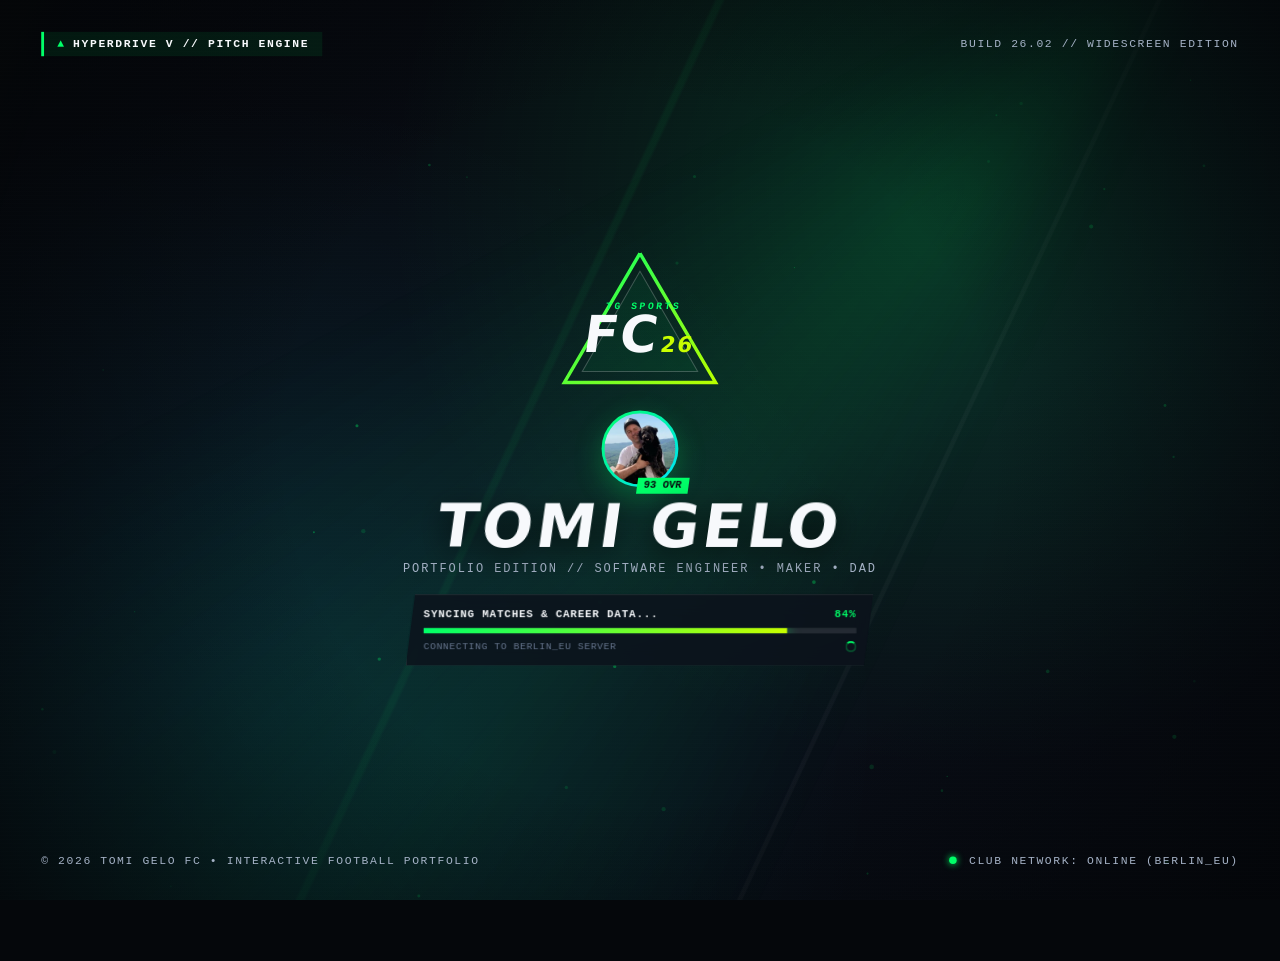
==== src/index.html @ ea4d8e23 "feat(3d-pitch): replace procedural rigs with Frostbite 2.5D stage and 3D telemetry" ====
<!DOCTYPE html>
<html lang="en">
<head>
    <meta charset="UTF-8">
    <meta name="viewport" content="width=device-width, initial-scale=1.0">
    <meta name="color-scheme" content="dark">
    <meta name="theme-color" content="#06080c">
    <meta name="description" content="Tomi Gelo — Football video-game-inspired interactive portfolio. Explore Projects (Kick Off / Matches &amp; Teams) and Work (Manager Career Mode).">
    <meta name="author" content="Tomi Gelo">
    <meta name="robots" content="index, follow">
    <link rel="canonical" href="https://tomigelo.com/">
    <title>TGFC 26 — Tomi Gelo Football Club Portfolio</title>

    <link rel="icon" href="/favicon.svg" type="image/svg+xml">
    <link rel="apple-touch-icon" href="/apple-touch-icon.png">
    <link rel="manifest" href="/site.webmanifest">

    <meta property="og:type" content="website">
    <meta property="og:url" content="https://tomigelo.com/">
    <meta property="og:site_name" content="TGFC 26">
    <meta property="og:title" content="TGFC 26 — Tomi Gelo Football Club Portfolio">
    <meta property="og:description" content="Step onto the pitch: A football video-game-inspired personal portfolio for Tomi Gelo.">
    <meta property="og:image" content="https://tomigelo.com/og-image.webp">
    <meta property="og:image:secure_url" content="https://tomigelo.com/og-image.webp">
    <meta property="og:image:width" content="1000">
    <meta property="og:image:height" content="1000">
    <meta property="og:image:alt" content="Portrait of Tomi Gelo">
    <meta property="og:locale" content="en">

    <meta name="twitter:card" content="summary">
    <meta name="twitter:title" content="TGFC 26 — Tomi Gelo Football Club Portfolio">
    <meta name="twitter:description" content="Step onto the pitch: A football video-game-inspired personal portfolio for Tomi Gelo.">
    <meta name="twitter:image" content="https://tomigelo.com/og-image.webp">
    <meta name="twitter:image:alt" content="Portrait of Tomi Gelo">

    <link rel="stylesheet" href="styles.css?v=tgfc21">
    <script defer src="script.js?v=tgfc21"></script>
    <script defer src="three.min.js?v=tgfc21"></script>
    <script defer src="eafc-trio-3d.js?v=tgfc21"></script>

    <script type="application/ld+json">
    {
      "@context": "https://schema.org",
      "@type": "Person",
      "name": "Tomi Gelo",
      "url": "https://tomigelo.com",
      "image": "https://tomigelo.com/og-image.webp",
      "jobTitle": "Data Engineer",
      "worksFor": { "@type": "Organization", "name": "MediaMarktSaturn" },
      "address": { "@type": "PostalAddress", "addressLocality": "Berlin", "addressCountry": "DE" },
      "sameAs": [
        "https://x.com/tgel0",
        "https://www.threads.com/@tgel0",
        "https://bsky.app/profile/tomigelo.com",
        "https://github.com/tgel0"
      ],
      "email": "hi@tomigelo.com"
    }
    </script>
</head>
<body>
    <!-- STADIUM FLOODLIGHT & TACTICAL GEOMETRY BACKGROUND -->
    <div class="stadium-backdrop" aria-hidden="true">
        <canvas id="stadium-canvas"></canvas>
        <div class="stadium-floodlights"></div>
        <div class="stadium-pitch-lines"></div>
        <div class="stadium-vignette"></div>
        <div class="stadium-scanlines"></div>
    </div>

    <!-- 16:9 WIDESCREEN CONSOLE VIEWPORT SHELL -->
    <div id="console-viewport" class="console-viewport" data-active-screen="boot">

        <!-- =================================================================
             1. BOOT & LOADING SCREEN (INTRO LOADER + TITLE SPLASH)
             ================================================================= -->
        <section id="screen-boot" class="game-screen screen-boot active" aria-label="TGFC 26 Loading and Title Screen">
            <!-- Top-left Engine Watermark -->
            <div class="boot-top-bar">
                <div class="hyperdrive-badge">
                    <span class="hm-icon">▲</span>
                    <span class="hm-text">HYPERDRIVE V // PITCH ENGINE</span>
                </div>
                <div class="boot-build-tag">BUILD 26.02 // WIDESCREEN EDITION</div>
            </div>

            <!-- Center Stage: Kinetic Triangle & Cover Athlete Card -->
            <div class="boot-center-stage">
                <div class="fc-kinetic-emblem" id="boot-emblem">
                    <svg class="fc-triangle-svg" viewBox="0 0 240 210" aria-hidden="true">
                        <defs>
                            <linearGradient id="fcVoltGrad" x1="0%" y1="0%" x2="100%" y2="100%">
                                <stop offset="0%" stop-color="#00ff68" />
                                <stop offset="100%" stop-color="#b8ff00" />
                            </linearGradient>
                        </defs>
                        <!-- Outer kinetic triangle -->
                        <polygon class="tri-outer" points="120,10 230,198 10,198" fill="none" stroke="url(#fcVoltGrad)" stroke-width="5" />
                        <!-- Inner speed cut -->
                        <polygon class="tri-inner" points="120,36 204,182 36,182" fill="rgba(0, 255, 104, 0.06)" stroke="rgba(255,255,255,0.22)" stroke-width="1.5" />
                    </svg>
                    <div class="fc-emblem-typography">
                        <span class="ea-eyebrow">TG SPORTS</span>
                        <div class="fc-giant-letters">FC<span class="fc-26-sup">26</span></div>
                    </div>
                </div>

                <div class="boot-cover-identity">
                    <div class="cover-avatar-frame">
                        <img src="avatar.webp?v=3" alt="Tomi Gelo Cover Portrait" class="cover-avatar-img" width="96" height="96">
                        <span class="cover-ovr-pill">93 OVR</span>
                    </div>
                    <h1 class="boot-main-title">TOMI GELO</h1>
                    <p class="boot-subtitle">PORTFOLIO EDITION // SOFTWARE ENGINEER &bull; MAKER &bull; DAD</p>
                </div>

                <!-- Phase A: Shader & Squad Sync Progress Bar -->
                <div id="boot-loader-box" class="boot-loader-box" role="status" aria-live="polite">
                    <div class="boot-loader-header">
                        <span id="boot-status-text" class="boot-status-text">INITIALIZING PITCH ENGINE...</span>
                        <span id="boot-percent-text" class="boot-percent-text">0%</span>
                    </div>
                    <div class="boot-progress-track">
                        <div id="boot-progress-fill" class="boot-progress-fill"></div>
                    </div>
                    <div class="boot-telemetry-sub">
                        <span id="boot-telemetry-detail">SHADER CACHE: COMPILING STADIUM LIGHTS</span>
                        <span class="boot-spinner-inline" aria-hidden="true"></span>
                    </div>
                </div>

                <!-- Phase B: Press Any Button / Click to Start (Revealed at 100%) -->
                <div id="boot-start-prompt" class="boot-start-prompt" hidden>
                    <button type="button" id="btn-press-start" class="btn-press-start">
                        <span class="controller-key-badge key-a">A</span>
                        <span class="press-start-label">PRESS ANY BUTTON OR CLICK TO START</span>
                    </button>
                    <div class="boot-start-hint">STARTS STADIUM SOUNDTRACK &amp; MAIN MENU</div>
                </div>
            </div>

            <!-- Bottom Legal / Version Strip -->
            <div class="boot-bottom-bar">
                <span>© 2026 TOMI GELO FC &bull; INTERACTIVE FOOTBALL PORTFOLIO</span>
                <span class="boot-server-indicator"><span class="online-dot"></span> CLUB NETWORK: ONLINE (BERLIN_EU)</span>
            </div>
        </section>

        <!-- =================================================================
             2. PORTRAIT ORIENTATION GATE (ROTATE PHONE TO LANDSCAPE)
             ================================================================= -->
        <section id="screen-mobile-gate" class="game-screen screen-mobile-gate" role="region" aria-labelledby="mobile-gate-title" hidden>
            <div class="fc-system-dialog">
                <div class="fc-dialog-top-strip">
                    <span class="fc-dialog-tag">▲ ORIENTATION CHECK // WIDESCREEN MODE</span>
                    <span class="fc-dialog-code">16:9 LANDSCAPE REQUIRED</span>
                </div>
                <div class="fc-dialog-body">
                    <div class="fc-dialog-icon-col" aria-hidden="true">
                        <div class="rotate-phone-stage">
                            <span class="rotate-arrow rotate-arrow-top">↻</span>
                            <div class="phone-device-outline">
                                <span class="phone-notch"></span>
                                <span class="phone-screen-label">FC 26</span>
                                <span class="phone-home-bar"></span>
                            </div>
                        </div>
                    </div>
                    <div class="fc-dialog-copy-col">
                        <h2 id="mobile-gate-title" class="fc-dialog-title">ROTATE YOUR PHONE TO LANDSCAPE</h2>
                        <p class="fc-dialog-lead">
                            <strong>TGFC 26</strong> is designed for horizontal widescreen play. Please turn your device sideways into <strong>landscape mode</strong> to unlock the game menu.
                        </p>
                        <p class="fc-dialog-sub">
                            Portrait mode is disabled — as soon as you rotate your phone horizontally, the stadium hub and soundtrack will launch automatically.
                        </p>
                        <div class="fc-dialog-specs">
                            <div class="spec-chip"><span>PORTRAIT MODE</span><strong class="text-coral">PAUSED</strong></div>
                            <div class="spec-chip"><span>LANDSCAPE MODE</span><strong>AUTO-UNLOCKS</strong></div>
                            <div class="spec-chip"><span>ASPECT RATIO</span><strong>16:9 WIDESCREEN</strong></div>
                        </div>
                    </div>
                </div>
                <div class="fc-dialog-footer">
                    <div class="mobile-gate-lock-pill">
                        <span class="lock-dot" aria-hidden="true"></span>
                        <span>WAITING FOR HORIZONTAL ORIENTATION...</span>
                    </div>
                </div>
            </div>
        </section>

        <!-- =================================================================
             PERSISTENT TOP CONSOLE HUD (VISIBLE IN HUB, PROJECTS, WORK)
             ================================================================= -->
        <header id="console-top-hud" class="console-top-hud" aria-label="Game Status HUD" hidden>
            <div class="hud-left">
                <button type="button" id="hud-home-btn" class="hud-brand-badge" title="Return to Main Menu">
                    <span class="hud-fc-tri">▲</span>
                    <span class="hud-fc-text">TGFC 26</span>
                </button>
                <div class="hud-breadcrumb">
                    <span id="hud-mode-category" class="hud-mode-category">MAIN MENU</span>
                    <span class="hud-mode-sep">//</span>
                    <span id="hud-mode-title" class="hud-mode-title">HOME HUB</span>
                </div>
            </div>

            <div class="hud-right">
                <!-- TGFC TRAX SOUNDTRACK MINI CONTROLLER -->
                <div class="hud-widget hud-trax-pill" id="hud-trax-widget">
                    <div class="eq-bars" id="hud-eq-bars" aria-hidden="true">
                        <span></span><span></span><span></span><span></span>
                    </div>
                    <div class="trax-meta">
                        <span class="trax-label">TGFC TRAX</span>
                        <strong id="hud-track-name" class="trax-song">LOVE ME AGAIN</strong>
                    </div>
                    <button type="button" id="btn-next-track" class="hud-mini-action" title="Next Soundtrack Song (Shortcut: N)">
                        <span class="hud-key-mini">N</span>
                        <span>NEXT ⏭</span>
                    </button>
                </div>

                <button type="button" id="btn-audio-toggle" class="hud-widget hud-audio-btn" aria-pressed="true" title="Mute / Unmute All Audio (Shortcut: M)">
                    <span class="hud-key-mini">M</span>
                    <span id="audio-status-label">AUDIO: ON</span>
                </button>

                <div class="hud-widget hud-season-xp" title="Season Progress">
                    <span class="xp-lvl">LVL 93</span>
                    <div class="xp-bar"><div class="xp-fill" style="width: 84%;"></div></div>
                    <span class="xp-val">94,500 XP</span>
                </div>

                <div class="hud-widget hud-player-card">
                    <img src="avatar.webp?v=3" alt="Tomi Gelo" class="hud-avatar" width="32" height="32">
                    <div class="hud-player-meta">
                        <span class="hud-gamertag">TOMI GELO</span>
                        <span class="hud-status-online"><span class="online-dot"></span> BERLIN, DE</span>
                    </div>
                </div>
            </div>
        </header>

        <!-- =================================================================
             3. MAIN MENU HUB (LEFT BLADES + RIGHT SHOWCASE STAGE)
             ================================================================= -->
        <main id="screen-hub" class="game-screen screen-hub" aria-label="TGFC 26 Main Menu" hidden>
            <div class="hub-widescreen-grid">

                <!-- LEFT COLUMN: ICONIC VERTICAL SKEWED BLADE MENU -->
                <nav class="hub-blade-nav" aria-label="Main Game Modes">
                    <div class="blade-nav-eyebrow">SELECT GAME MODE</div>

                    <ul class="blade-list" role="menubar">
                        <li role="none">
                            <button type="button" role="menuitem" class="fc-blade active" data-target-screen="projects" data-preview="projects" id="blade-projects">
                                <span class="blade-index">01</span>
                                <span class="blade-text-wrap">
                                    <span class="blade-title">PROJECTS</span>
                                    <span class="blade-sub">KICK OFF &bull; MATCHES &amp; TEAMS</span>
                                </span>
                                <span class="blade-arrow" aria-hidden="true">➔</span>
                            </button>
                        </li>
                        <li role="none">
                            <button type="button" role="menuitem" class="fc-blade" data-target-screen="work" data-preview="work" id="blade-work">
                                <span class="blade-index">02</span>
                                <span class="blade-text-wrap">
                                    <span class="blade-title">WORK</span>
                                    <span class="blade-sub">MANAGER CAREER MODE</span>
                                </span>
                                <span class="blade-arrow" aria-hidden="true">➔</span>
                            </button>
                        </li>
                    </ul>

                    <!-- Quick Live Ticker below blades -->
                    <div class="hub-live-ticker">
                        <div class="ticker-badge">DESKTOP WIDESCREEN BUILD</div>
                        <p id="hub-ticker-text" class="ticker-text">
                            MATCHDAY READY: Select <strong>PROJECTS</strong> for Kick-Off Team Sheets or <strong>WORK</strong> for Manager Career Mode. Press <strong>N</strong> to skip soundtrack tracks.
                        </p>
                    </div>
                </nav>

                <!-- RIGHT COLUMN: DYNAMIC LIVE STADIUM SHOWCASE BILLBOARD -->
                <div class="hub-showcase-stage">

                    <!-- PREVIEW BILLBOARD A: PROJECTS (MATCHES & TEAMS) -->
                    <article id="preview-projects" class="showcase-billboard active" data-preview-panel="projects">
                        <div class="billboard-backdrop-graphic projects-graphic" aria-hidden="true">
                            <div class="pitch-hologram-circle"></div>
                        </div>

                        <div class="billboard-top-row">
                            <span class="billboard-mode-pill">MODE 01 // MATCHES &amp; TEAMS</span>
                            <span class="billboard-live-tag">★ 3 PLACEHOLDER CLUBS LOADED</span>
                        </div>

                        <div class="billboard-main-content">
                            <div class="billboard-kicker">FEATURED EXHIBITION FIXTURE</div>
                            <h2 class="billboard-headline">KICK OFF &amp; TEAM SHEETS</h2>
                            <p class="billboard-description">
                                Browse independent software builds, AI products, and open-source tools as playable football clubs. Compare Attack, Midfield, and Defense telemetry ratings or inspect the 4-3-3 tactical pitch lineup.
                            </p>

                            <!-- Mini Matchup vs Card inside Billboard -->
                            <div class="billboard-matchup-card">
                                <div class="matchup-team">
                                    <div class="club-crest-hex crest-volt">P1</div>
                                    <div class="matchup-team-info">
                                        <span class="team-tier">HOME CLUB (PLACEHOLDER)</span>
                                        <strong class="team-name">PROJECT ALPHA FC</strong>
                                        <span class="team-stars">★★★★★ 92 OVR</span>
                                    </div>
                                </div>

                                <div class="matchup-vs-badge">VS</div>

                                <div class="matchup-team matchup-team-right">
                                    <div class="matchup-team-info">
                                        <span class="team-tier">AWAY CLUB (PLACEHOLDER)</span>
                                        <strong class="team-name">PROJECT BETA UTD</strong>
                                        <span class="team-stars">★★★★☆ 89 OVR</span>
                                    </div>
                                    <div class="club-crest-hex crest-cyan">P2</div>
                                </div>
                            </div>
                        </div>

                        <div class="billboard-footer-bar">
                            <div class="billboard-stat-chips">
                                <span><strong>ATT</strong> 94</span>
                                <span><strong>MID</strong> 92</span>
                                <span><strong>DEF</strong> 90</span>
                                <span><strong>FORMATION</strong> 4-3-3 ATTACK</span>
                            </div>
                            <button type="button" class="fc-btn-primary" data-enter-screen="projects">
                                <span class="controller-key-badge key-a">A</span>
                                <span>ENTER MATCHES &amp; TEAMS</span>
                            </button>
                        </div>
                    </article>

                    <!-- PREVIEW BILLBOARD B: WORK (MANAGER CAREER MODE) -->
                    <article id="preview-work" class="showcase-billboard" data-preview-panel="work" hidden>
                        <div class="billboard-backdrop-graphic work-graphic" aria-hidden="true">
                            <div class="pitch-hologram-circle"></div>
                        </div>

                        <div class="billboard-top-row">
                            <span class="billboard-mode-pill pill-gold">MODE 02 // MANAGER CAREER MODE</span>
                            <span class="billboard-live-tag">SEASON 2026/27 &bull; SAVE SLOT 01</span>
                        </div>

                        <div class="billboard-main-content">
                            <div class="billboard-kicker">CONTINUE MANAGER CAREER</div>
                            <h2 class="billboard-headline">THE GAFFER'S OFFICE</h2>
                            <p class="billboard-description">
                                Step into Manager Career Central. Review Tomi Gelo's current club contract, board confidence rating, career transfer history, engineering PlayStyles+, and press office communications.
                            </p>

                            <!-- Mini Manager Dossier Strip -->
                            <div class="billboard-manager-strip">
                                <div class="mgr-strip-avatar-wrap">
                                    <img src="avatar.webp?v=3" alt="Manager Tomi Gelo" class="mgr-strip-avatar" width="68" height="68">
                                    <span class="mgr-strip-badge">MGR</span>
                                </div>
                                <div class="mgr-strip-details">
                                    <div class="mgr-strip-name">TOMI GELO</div>
                                    <div class="mgr-strip-role">DATA ENGINEER // MEDIAMARKTSATURN</div>
                                </div>
                                <div class="mgr-strip-board">
                                    <span class="board-label">BOARD CONFIDENCE</span>
                                    <span class="board-rating">96% // CRITICAL</span>
                                </div>
                            </div>
                        </div>

                        <div class="billboard-footer-bar">
                            <div class="billboard-stat-chips">
                                <span><strong>TACTICS</strong> TIKI-DATA</span>
                                <span><strong>BASE</strong> BERLIN, DE</span>
                                <span><strong>STATUS</strong> MATCH FIT</span>
                            </div>
                            <button type="button" class="fc-btn-primary" data-enter-screen="work">
                                <span class="controller-key-badge key-a">A</span>
                                <span>CONTINUE CAREER MODE</span>
                            </button>
                        </div>
                    </article>

                </div>
            </div>
        </main>

        <!-- =================================================================
             4. MODE 01: PROJECTS — MATCHES & TEAMS (PLACEHOLDER ITERATION 1)
             ================================================================= -->
        <section id="screen-projects" class="game-screen screen-submode" aria-label="Projects: Kick Off and Team Sheets" hidden>
            <!-- Bumper Sub-Navigation Bar (LB / RB) -->
            <div class="fc-bumper-bar">
                <button type="button" class="bumper-btn" id="projects-lb-btn" title="Previous Tab (Q or LB)">LB / Q</button>
                <div class="bumper-tabs" role="tablist" aria-label="Projects Views">
                    <button type="button" role="tab" class="bumper-tab active" data-projects-tab="kickoff" aria-selected="true">
                        01 // KICK OFF: SELECT CLUB (PLACEHOLDERS)
                    </button>
                    <button type="button" role="tab" class="bumper-tab" data-projects-tab="pitch" aria-selected="false">
                        02 // TEAM SHEET: 4-3-3 TACTICAL PITCH
                    </button>
                </div>
                <button type="button" class="bumper-btn" id="projects-rb-btn" title="Next Tab (E or RB)">RB / E</button>
            </div>

            <!-- SUB-VIEW 1: KICK OFF / CLUB & MATCH SELECTOR -->
            <div id="projects-view-kickoff" class="submode-view active">
                <div class="kickoff-widescreen-layout">

                    <!-- Left Column: Playable Project Club Roster (Placeholders) -->
                    <div class="kickoff-roster-panel">
                        <div class="panel-header-strip">
                            <span>SELECT PROJECT CLUB</span>
                            <span class="panel-counter" id="club-counter-label">CLUB 01 / 03</span>
                        </div>

                        <div class="club-selector-list" role="listbox" aria-label="Project Clubs">
                            <button type="button" class="club-select-card active" data-club-index="0" role="option" aria-selected="true">
                                <div class="club-crest-hex crest-volt">P1</div>
                                <div class="club-select-meta">
                                    <span class="club-league-tag">LEAGUE 01 // AI &amp; ANALYTICS (PLACEHOLDER)</span>
                                    <strong class="club-select-name">PROJECT ALPHA FC</strong>
                                    <span class="club-select-stars">★★★★★ &bull; 92 OVR</span>
                                </div>
                                <span class="club-select-chevron">▶</span>
                            </button>

                            <button type="button" class="club-select-card" data-club-index="1" role="option" aria-selected="false">
                                <div class="club-crest-hex crest-cyan">P2</div>
                                <div class="club-select-meta">
                                    <span class="club-league-tag">LEAGUE 02 // CONSUMER &amp; AUDIO (PLACEHOLDER)</span>
                                    <strong class="club-select-name">PROJECT BETA UNITED</strong>
                                    <span class="club-select-stars">★★★★☆ &bull; 89 OVR</span>
                                </div>
                                <span class="club-select-chevron">▶</span>
                            </button>

                            <button type="button" class="club-select-card" data-club-index="2" role="option" aria-selected="false">
                                <div class="club-crest-hex crest-gold">P3</div>
                                <div class="club-select-meta">
                                    <span class="club-league-tag">LEAGUE 03 // OPEN SOURCE &amp; DATA (PLACEHOLDER)</span>
                                    <strong class="club-select-name">PROJECT GAMMA ATHLETIC</strong>
                                    <span class="club-select-stars">★★★★★ &bull; 94 OVR</span>
                                </div>
                                <span class="club-select-chevron">▶</span>
                            </button>
                        </div>
                    </div>

                    <!-- Center/Right Column: Club Rating & Match Preview Inspector -->
                    <div class="kickoff-preview-panel">
                        <div class="panel-header-strip">
                            <span id="preview-club-league">LEAGUE 01 // AI &amp; ANALYTICS (PLACEHOLDER)</span>
                            <span>STADIUM // CLOUD PRODUCTION ARENA</span>
                        </div>

                        <div class="club-inspector-body">
                            <div class="club-inspector-hero">
                                <div id="preview-club-crest" class="club-crest-giant crest-volt">P1</div>
                                <div class="club-inspector-title-block">
                                    <div class="inspector-badges">
                                        <span id="preview-club-ovr" class="inspector-ovr-badge">92 OVR</span>
                                        <span id="preview-club-stars" class="inspector-stars">★★★★★</span>
                                        <span class="inspector-status-pill">FIRST TEAM PLACEHOLDER</span>
                                    </div>
                                    <h2 id="preview-club-name" class="inspector-club-name">PROJECT ALPHA FC</h2>
                                    <p id="preview-club-desc" class="inspector-club-desc">
                                        Placeholder description for Project 01. In Iteration 2, this slot will connect to your real project data, live deployment URLs, and architecture telemetry.
                                    </p>
                                </div>
                            </div>

                            <!-- Three-Column ATT / MID / DEF Rating Bar -->
                            <div class="fc-triad-ratings">
                                <div class="triad-stat-box">
                                    <span class="triad-label">ATT // FRONTEND &amp; UX</span>
                                    <strong id="preview-club-att" class="triad-value">94</strong>
                                    <div class="triad-bar"><div id="preview-bar-att" class="triad-fill" style="width: 94%;"></div></div>
                                </div>
                                <div class="triad-stat-box">
                                    <span class="triad-label">MID // ENGINE &amp; API</span>
                                    <strong id="preview-club-mid" class="triad-value">92</strong>
                                    <div class="triad-bar"><div id="preview-bar-mid" class="triad-fill" style="width: 92%;"></div></div>
                                </div>
                                <div class="triad-stat-box">
                                    <span class="triad-label">DEF // INFRA &amp; SCALE</span>
                                    <strong id="preview-club-def" class="triad-value">90</strong>
                                    <div class="triad-bar"><div id="preview-bar-def" class="triad-fill" style="width: 90%;"></div></div>
                                </div>
                            </div>

                            <!-- Match Specs / Kit Tags -->
                            <div class="club-match-facts">
                                <div class="fact-tile">
                                    <span class="fact-label">TACTICAL FORMATION</span>
                                    <strong id="preview-club-formation" class="fact-val">4-3-3 ATTACKING</strong>
                                </div>
                                <div class="fact-tile">
                                    <span class="fact-label">KEY TECH PLAYSTYLE</span>
                                    <strong id="preview-club-stack" class="fact-val">AUTONOMOUS AGENTS // PLACEHOLDER</strong>
                                </div>
                                <div class="fact-tile">
                                    <span class="fact-label">RELEASE SEASON</span>
                                    <strong id="preview-club-season" class="fact-val">2026 SEASON</strong>
                                </div>
                            </div>

                            <div class="club-inspector-actions">
                                <a id="preview-club-link" href="#projects" class="fc-btn-primary">
                                    <span class="controller-key-badge key-a">A</span>
                                    <span>KICK OFF // LAUNCH PROJECT (PLACEHOLDER)</span>
                                </a>
                                <button type="button" class="fc-btn-secondary" data-back-to-hub>
                                    <span class="controller-key-badge key-b">B</span>
                                    <span>BACK TO MAIN MENU</span>
                                </button>
                            </div>
                        </div>
                    </div>

                </div>
            </div>

            <!-- SUB-VIEW 2: TEAM SHEET (4-3-3 TACTICAL PITCH PLACEHOLDER) -->
            <div id="projects-view-pitch" class="submode-view" hidden>
                <div class="pitch-widescreen-layout">
                    <div class="pitch-board-container">
                        <div class="panel-header-strip">
                            <span>TACTICAL TEAM SHEET // 4-3-3 FORMATION (PLACEHOLDER NODES)</span>
                            <span>TEAM CHEMISTRY: 33 / 33 ★</span>
                        </div>
                        <div class="tactical-pitch-svg-wrap">
                            <svg class="tactical-pitch-svg" viewBox="0 0 900 420" aria-label="4-3-3 Football Pitch Formation">
                                <rect x="20" y="20" width="860" height="380" fill="rgba(0, 255, 104, 0.03)" stroke="rgba(0, 255, 104, 0.35)" stroke-width="2" />
                                <line x1="450" y1="20" x2="450" y2="400" stroke="rgba(0, 255, 104, 0.28)" stroke-width="2" />
                                <circle cx="450" cy="210" r="58" fill="none" stroke="rgba(0, 255, 104, 0.28)" stroke-width="2" />
                                <rect x="20" y="105" width="130" height="210" fill="none" stroke="rgba(0, 255, 104, 0.28)" stroke-width="2" />
                                <rect x="750" y="105" width="130" height="210" fill="none" stroke="rgba(0, 255, 104, 0.28)" stroke-width="2" />
                                <line x1="220" y1="210" x2="450" y2="120" stroke="#00ff68" stroke-width="2" stroke-dasharray="6 4" opacity="0.6" />
                                <line x1="220" y1="210" x2="450" y2="300" stroke="#00ff68" stroke-width="2" stroke-dasharray="6 4" opacity="0.6" />
                                <line x1="450" y1="120" x2="700" y2="210" stroke="#00ff68" stroke-width="2" stroke-dasharray="6 4" opacity="0.6" />
                                <line x1="450" y1="300" x2="700" y2="210" stroke="#00ff68" stroke-width="2" stroke-dasharray="6 4" opacity="0.6" />
                            </svg>

                            <div class="pitch-node" style="left: 24%; top: 50%;">
                                <span class="node-ovr">90</span>
                                <strong class="node-title">CORE INFRA</strong>
                                <span class="node-pos">CB // PLACEHOLDER</span>
                            </div>
                            <div class="pitch-node" style="left: 50%; top: 28%;">
                                <span class="node-ovr">92</span>
                                <strong class="node-title">PROJECT ALPHA</strong>
                                <span class="node-pos">CAM // PLACEHOLDER</span>
                            </div>
                            <div class="pitch-node" style="left: 50%; top: 72%;">
                                <span class="node-ovr">89</span>
                                <strong class="node-title">PROJECT BETA</strong>
                                <span class="node-pos">CM // PLACEHOLDER</span>
                            </div>
                            <div class="pitch-node node-highlight" style="left: 77%; top: 50%;">
                                <span class="node-ovr">94</span>
                                <strong class="node-title">PROJECT GAMMA</strong>
                                <span class="node-pos">ST // PLACEHOLDER</span>
                            </div>
                        </div>
                    </div>
                </div>
            </div>
        </section>

        <!-- =================================================================
             5. MODE 02: WORK — MANAGER CAREER MODE
             ================================================================= -->
        <section id="screen-work" class="game-screen screen-submode" aria-label="Work: Manager Career Mode" hidden>
            <div class="fc-bumper-bar">
                <button type="button" class="bumper-btn" id="work-lb-btn" title="Previous Tab (Q or LB)">LB / Q</button>
                <div class="bumper-tabs" role="tablist" aria-label="Manager Career Views">
                    <button type="button" role="tab" class="bumper-tab active" data-work-tab="central" aria-selected="true">
                        01 // CENTRAL HUB
                    </button>
                    <button type="button" role="tab" class="bumper-tab" data-work-tab="transfers" aria-selected="false">
                        02 // CAREER TRANSFERS (10)
                    </button>
                    <button type="button" role="tab" class="bumper-tab" data-work-tab="tactics" aria-selected="false">
                        03 // TACTICS &amp; PLAYSTYLES+
                    </button>
                </div>
                <button type="button" class="bumper-btn" id="work-rb-btn" title="Next Tab (E or RB)">RB / E</button>
            </div>

            <!-- SUB-VIEW 1: CAREER CENTRAL BENTO DASHBOARD -->
            <div id="work-view-central" class="submode-view active">
                <div class="career-bento-grid">

                    <!-- Column 1: Manager & Squad Bio 3D Match Pitch Stage -->
                    <div class="career-panel career-panel-manager">
                        <div class="panel-header-strip">
                            <span>MANAGER &amp; SQUAD BIO // 3D PITCH</span>
                            <span class="status-volt">SEASON 26/27</span>
                        </div>
                        <div class="career-mgr-card career-mgr-stage-layout">
                            <!-- Photorealistic Frostbite 2.5D Interactive Match Pitch Stage & 3D Telemetry -->
                            <div class="fc-trio-stage" id="fc-trio-stage" role="region" aria-label="Interactive EAFC Frostbite 2.5D Match Pitch Stage: Move camera or click any player (Junior Tactician, Manager Tomi Gelo, or Assistant Gaffer dog) to focus active player cursor and trigger celebration">
                                <!-- Frostbite match pitch source texture (also serves as instant progressive fallback) -->
                                <img src="career-dugout-trio.jpg?v=tgfc21" alt="EAFC Frostbite match pitch lineup: 1-year-old son (Junior Tactician), Tomi Gelo (Data & AI Engineer), and 7-year-old black schnauzer-poodle (Assistant Gaffer) in full TGFC kits" class="fc-trio-stage-img" id="fc-trio-source-img" width="1376" height="768">
                                <!-- 60fps WebGL Frostbite 2.5D Stage & 3D Pitch Telemetry Canvas -->
                                <canvas id="fc-trio-webgl-canvas" class="fc-trio-webgl-canvas" aria-hidden="true"></canvas>
                                <!-- 60fps Projected HUD Gamertags & Celebration Telemetry Overlay Canvas -->
                                <canvas id="fc-trio-hud-canvas" class="fc-trio-hud-canvas" aria-hidden="true"></canvas>

                                <!-- Stage Top HUD: Frostbite Stage Status & Interactive Celebration Trigger -->
                                <div class="fc-stage-hud-top">
                                    <span class="fc-stage-engine-pill">
                                        <span class="fc-engine-dot" aria-hidden="true"></span>
                                        FROSTBITE STAGE // MOVE CAM &bull; CLICK PLAYER
                                    </span>
                                    <button type="button" class="fc-stage-celebrate-btn" id="fc-stage-celebrate-btn" title="Trigger Full Squad Frostbite Goal Celebration">
                                        ⚽ CELEBRATE
                                    </button>
                                </div>
                            </div>

                            <!-- Body Below Stage: Manager Identity Bar + Interactive Trio Callouts + Dossier Telemetry -->
                            <div class="career-mgr-dossier-body">
                                <div class="fc-mgr-identity-bar">
                                    <div class="fc-mgr-id-left">
                                        <h2 class="career-mgr-name">TOMI GELO</h2>
                                        <span class="career-mgr-badge">DATA &amp; AI ENGINEER</span>
                                    </div>
                                    <div class="fc-card-nation-cluster" aria-label="Dual Nationality: Germany and Croatia">
                                        <span class="fc-card-nation-pill" title="Germany (GER)">
                                            <svg class="fc-nation-flag-svg" viewBox="0 0 18 12" width="16" height="11" aria-hidden="true">
                                                <rect width="18" height="4" y="0" fill="#000000"/>
                                                <rect width="18" height="4" y="4" fill="#DD0000"/>
                                                <rect width="18" height="4" y="8" fill="#FFCE00"/>
                                            </svg>
                                            <span class="fc-nation-code">GER</span>
                                        </span>
                                        <span class="fc-card-nation-pill" title="Croatia (CRO)">
                                            <svg class="fc-nation-flag-svg" viewBox="0 0 18 12" width="16" height="11" aria-hidden="true">
                                                <rect width="18" height="4" y="0" fill="#FF0000"/>
                                                <rect width="18" height="4" y="4" fill="#FFFFFF"/>
                                                <rect width="18" height="4" y="8" fill="#002B7F"/>
                                                <rect x="7" y="3" width="4" height="5" rx="0.5" fill="#FFFFFF" stroke="#002B7F" stroke-width="0.5"/>
                                                <rect x="7" y="3" width="2" height="2.5" fill="#FF0000"/>
                                                <rect x="9" y="5.5" width="2" height="2.5" fill="#FF0000"/>
                                            </svg>
                                            <span class="fc-nation-code">CRO</span>
                                        </span>
                                    </div>
                                </div>

                                <div class="fc-trio-roster-grid" aria-label="Touchline Assistants in 3D Stage">
                                    <button type="button" class="fc-roster-callout" data-trio-actor="son">
                                        <div class="fc-callout-header">
                                            <span class="fc-callout-pos">👶 LEFT // 1 Y/O SON</span>
                                            <span class="fc-callout-ovr">OVR 99</span>
                                        </div>
                                        <strong class="fc-callout-role">JUNIOR TACTICIAN</strong>
                                        <span class="fc-callout-desc">Head of Chaos &amp; Academy Prospect</span>
                                    </button>
                                    <button type="button" class="fc-roster-callout" data-trio-actor="dog">
                                        <div class="fc-callout-header">
                                            <span class="fc-callout-pos">🐾 RIGHT // 7 Y/O DOG</span>
                                            <span class="fc-callout-ovr">OVR 99</span>
                                        </div>
                                        <strong class="fc-callout-role">ASSISTANT GAFFER</strong>
                                        <span class="fc-callout-desc">Chief Morale &amp; Touchline Anchor</span>
                                    </button>
                                </div>

                                <dl class="career-quick-facts">
                                    <div><dt>CURRENT CLUB</dt><dd><a href="https://careers.mediamarktsaturn.com/" target="_blank" rel="noopener noreferrer" class="career-fact-link">MediaMarktSaturn ↗</a></dd></div>
                                    <div><dt>CONTRACT</dt><dd>Oct 2022 – Present (Full-time)</dd></div>
                                    <div><dt>TACTICAL VISION</dt><dd>Tiki-Data &amp; Cloud Pipelines</dd></div>
                                    <div><dt>TOUCHLINE BASE</dt><dd>Berlin / Remote / Ingolstadt</dd></div>
                                </dl>
                            </div>
                        </div>
                    </div>

                    <!-- Column 2: Press Wire & Breaking Headlines -->
                    <div class="career-panel career-panel-news">
                        <div class="panel-header-strip">
                            <span>PRESS WIRE // BREAKING HEADLINES</span>
                            <span class="status-live-wire"><span class="pulse-dot"></span> 3 STORIES</span>
                        </div>
                        <div class="career-news-feed" tabindex="0" role="region" aria-label="Press Wire Stories">
                            <!-- Story 1: Not So BigQuery Newsletter Issue #300 Milestone (Most Recent: Oct 2026) -->
                            <a href="https://app.mailbrew.com/tgel0/not-so-bigquery-9HLtpmj0Pl8B" target="_blank" rel="noopener noreferrer" class="fc-news-card fc-news-card-featured">
                                <div class="news-media-wrap">
                                    <img src="press-nsbq-300.jpg" alt="Not So BigQuery Newsletter Issue #300 Milestone Announcement" class="news-img" width="1376" height="768" loading="lazy">
                                    <div class="news-media-overlay"></div>
                                    <div class="news-tag-cluster">
                                        <span class="news-badge news-badge-feat">★ FEATURED STORY</span>
                                        <span class="news-date-tag">20 OCT 2026</span>
                                    </div>
                                </div>
                                <div class="news-content">
                                    <div class="news-meta-strip">
                                        <span class="news-source">NOT SO BIGQUERY // MAILBREW</span>
                                        <span class="news-badge-pill status-gold">ISSUE #300</span>
                                    </div>
                                    <h3 class="news-headline">Not So BigQuery hits landmark Issue #300</h3>
                                    <p class="news-excerpt">300 editions reached. Weekly curated deep-dives into BigQuery architectures, cloud data engineering patterns, and analytics community highlights since 2020.</p>
                                    <div class="news-footer">
                                        <span>READ ISSUE #300 ON MAILBREW</span>
                                        <span class="news-cta-arrow">↗</span>
                                    </div>
                                </div>
                            </a>

                            <!-- Story 2: MediaMarktSaturn Enterprise Transfer (Oct 2022) -->
                            <a href="https://careers.mediamarktsaturn.com/" target="_blank" rel="noopener noreferrer" class="fc-news-card">
                                <div class="news-media-wrap">
                                    <img src="press-mms-transfer.jpg" alt="MediaMarktSaturn confirms Data Engineer contract signing" class="news-img" width="1376" height="768" loading="lazy">
                                    <div class="news-media-overlay"></div>
                                    <div class="news-tag-cluster">
                                        <span class="news-badge news-badge-transfer">TRANSFER DESK</span>
                                        <span class="news-date-tag">OCT 2022 – PRESENT</span>
                                    </div>
                                </div>
                                <div class="news-content">
                                    <div class="news-meta-strip">
                                        <span class="news-source">MEDIAMARKTSATURN // CLUB DESK</span>
                                        <span class="news-badge-pill status-volt">CONFIRMED MOVE</span>
                                    </div>
                                    <h3 class="news-headline">MediaMarktSaturn seals deal for Data Engineer</h3>
                                    <p class="news-excerpt">Enterprise contract locked in. Orchestrating central cloud data platforms, high-throughput BigQuery warehouses, and retail analytics engines across Berlin &amp; Ingolstadt.</p>
                                    <div class="news-footer">
                                        <span>VISIT CLUB CAREERS PORTAL</span>
                                        <span class="news-cta-arrow">↗</span>
                                    </div>
                                </div>
                            </a>

                            <!-- Story 3: Google Cloud Blog Interview (July 2022) -->
                            <a href="https://cloud.google.com/blog/products/data-analytics/google-cloud-data-hero-series-meet-tomi" target="_blank" rel="noopener noreferrer" class="fc-news-card">
                                <div class="news-media-wrap">
                                    <img src="press-google-cloud.jpg" alt="Google Cloud Blog Feature: Data Heroes Series interview with Tomi Gelo" class="news-img" width="1376" height="768" loading="lazy">
                                    <div class="news-media-overlay"></div>
                                    <div class="news-tag-cluster">
                                        <span class="news-badge news-badge-labs">PRESS EXCLUSIVE</span>
                                        <span class="news-date-tag">JULY 2022</span>
                                    </div>
                                </div>
                                <div class="news-content">
                                    <div class="news-meta-strip">
                                        <span class="news-source">GOOGLE CLOUD BLOG // DATA HEROES</span>
                                        <span class="news-badge-pill status-cyan">OFFICIAL PRESS</span>
                                    </div>
                                    <h3 class="news-headline">Got interviewed for the Google Cloud Blog</h3>
                                    <p class="news-excerpt">Featured interview in the official Google Cloud Data Heroes Series, spotlighting modern BigQuery pipeline patterns, the Not So BigQuery newsletter, and community engineering craft.</p>
                                    <div class="news-footer">
                                        <span>READ FULL INTERVIEW</span>
                                        <span class="news-cta-arrow">↗</span>
                                    </div>
                                </div>
                            </a>
                        </div>
                    </div>

                    <!-- Column 3: Manager Office, Touchline Comms & Sponsorship -->
                    <div class="career-panel">
                        <div class="panel-header-strip">
                            <span>MANAGER OFFICE // COMMS &amp; SPONSORSHIP</span>
                            <span>CHANNELS (5)</span>
                        </div>
                        <div class="career-inbox-box">
                            <div class="inbox-message">
                                <span class="inbox-sender">TOUCHLINE COMMS &amp; SCOUTING</span>
                                <strong>Direct Manager Channels</strong>
                                <p>Get in touch for engineering collaboration, technical consulting, or product discussions:</p>
                            </div>
                            <div class="inbox-channels-placeholder">
                                <div class="mini-channel-grid">
                                    <a href="mailto:hi@tomigelo.com" class="mini-channel-pill">
                                        <span>✉ hi@tomigelo.com</span> <span>↗</span>
                                    </a>
                                    <a href="https://x.com/tgel0" target="_blank" rel="noopener noreferrer" class="mini-channel-pill">
                                        <span>𝕏 @tgel0</span> <span>↗</span>
                                    </a>
                                    <a href="https://www.threads.com/@tgel0" target="_blank" rel="noopener noreferrer" class="mini-channel-pill">
                                        <span>Threads @tgel0</span> <span>↗</span>
                                    </a>
                                    <a href="https://bsky.app/profile/tomigelo.com" target="_blank" rel="noopener noreferrer" class="mini-channel-pill">
                                        <span>Bluesky @tomigelo.com</span> <span>↗</span>
                                    </a>
                                    <a href="https://github.com/tgel0" target="_blank" rel="noopener noreferrer" class="mini-channel-pill">
                                        <span>GitHub @tgel0</span> <span>↗</span>
                                    </a>
                                </div>
                            </div>
                            <div class="career-support-card">
                                <div class="support-header">
                                    <span class="support-badge">CLUB SPONSORSHIP</span>
                                    <span class="support-status">OPEN</span>
                                </div>
                                <p class="support-text">Support the lab and help fund the next software experiment:</p>
                                <a href="https://buymeacoffee.com/tgel0" target="_blank" rel="noopener noreferrer" class="fc-btn-primary full-width-btn support-btn">
                                    <span>Transfer Coffee (buymeacoffee.com/tgel0) ↗</span>
                                </a>
                            </div>
                        </div>
                    </div>

                </div>
            </div>

            <!-- SUB-VIEW 2: CAREER HISTORY & CONTRACTS (TRANSFER LEDGER) -->
            <div id="work-view-transfers" class="submode-view" hidden>
                <div class="career-transfers-panel">
                    <div class="panel-header-strip">
                        <span>MANAGER CAREER CONTRACT HISTORY // TRANSFER LEDGER</span>
                        <span class="status-volt">10 CONTRACT &amp; LOAN SPELLS (2014–PRESENT)</span>
                    </div>

                    <div class="transfer-table-wrap">
                        <table class="fc-transfer-table">
                            <thead>
                                <tr>
                                    <th>SEASON</th>
                                    <th>FROM</th>
                                    <th>TO</th>
                                    <th>POSITION</th>
                                    <th>DEAL TYPE</th>
                                    <th class="col-note" hidden>FEE / KEY / NOTE</th>
                                </tr>
                            </thead>
                            <tbody>
                                <!-- 1. MediaMarktSaturn (Current Club) -->
                                <tr class="row-current-contract">
                                    <td class="mono-cell">
                                        <strong>2022/23–2026/27</strong>
                                        <span class="status-pill-volt">CURRENT CLUB</span>
                                    </td>
                                    <td>
                                        <a href="https://mercedes-benz-group-services.de/" target="_blank" rel="noopener noreferrer" class="club-name-cell club-link">
                                            Mercedes-Benz Group Services Berlin <span class="club-link-arrow">↗</span>
                                        </a>
                                    </td>
                                    <td>
                                        <a href="https://careers.mediamarktsaturn.com/" target="_blank" rel="noopener noreferrer" class="club-name-cell club-link club-highlight">
                                             <span class="club-dot-volt" aria-hidden="true"></span>
                                             MediaMarktSaturn <span class="club-link-arrow">↗</span>
                                        </a>
                                    </td>
                                    <td>
                                        <span class="role-pill">Data Engineer</span>
                                    </td>
                                    <td>
                                        <span class="deal-pill deal-pill-volt">Free transfer</span>
                                    </td>
                                    <td class="note-cell" hidden>
                                        Free transfer. Joined Oct 2022; current club. Remote / Berlin / Ingolstadt. Left freelance to join full-time.
                                    </td>
                                </tr>

                                <!-- 2. Freelance Independent Spell (Additional Engagement, No "From") -->
                                <tr class="row-freelance-spell">
                                    <td class="mono-cell">
                                        <strong>2020/21–2022/23</strong>
                                    </td>
                                    <td>
                                        <span class="club-name-cell club-unattached">—</span>
                                    </td>
                                    <td>
                                        <span class="club-name-cell">Freelance (Upwork / Fiverr)</span>
                                    </td>
                                    <td>
                                        <span class="role-pill">Data Engineer (Freelance)</span>
                                    </td>
                                    <td>
                                        <span class="deal-pill deal-pill-cyan">Dual spell</span>
                                    </td>
                                    <td class="note-cell" hidden>
                                        Jan 2021–Oct 2022. Autonomous freelance contractor practice run concurrently alongside Mercedes-Benz; additional engagement outside standard club transfers.
                                    </td>
                                </tr>

                                <!-- 3. Mercedes-Benz Part-Time Amendment (Apr 2022) -->
                                <tr>
                                    <td class="mono-cell">
                                        <strong>2021/22–2022/23</strong>
                                    </td>
                                    <td>
                                        <a href="https://mercedes-benz-group-services.de/" target="_blank" rel="noopener noreferrer" class="club-name-cell club-link">
                                            Mercedes-Benz Group Services Berlin <span class="club-link-arrow">↗</span>
                                        </a>
                                    </td>
                                    <td>
                                        <a href="https://mercedes-benz-group-services.de/" target="_blank" rel="noopener noreferrer" class="club-name-cell club-link">
                                            Mercedes-Benz Group Services Berlin <span class="club-link-arrow">↗</span>
                                        </a>
                                    </td>
                                    <td>
                                        <span class="role-pill">Finance Specialist (Part-time)</span>
                                    </td>
                                    <td>
                                        <span class="deal-pill deal-pill-cyan">Contract amendment</span>
                                    </td>
                                    <td class="note-cell" hidden>
                                        Apr 2022. Formal contract amendment restructuring role to part-time terms. Spell ended Oct 2022.
                                    </td>
                                </tr>

                                <!-- 4. Mercedes-Benz Group Services Berlin (Initial Free Agent Signing) -->
                                <tr>
                                    <td class="mono-cell">
                                        <strong>2018/19–2021/22</strong>
                                    </td>
                                    <td>
                                        <span class="club-name-cell club-unattached">Free agent</span>
                                    </td>
                                    <td>
                                        <a href="https://mercedes-benz-group-services.de/" target="_blank" rel="noopener noreferrer" class="club-name-cell club-link">
                                            Mercedes-Benz Group Services Berlin <span class="club-link-arrow">↗</span>
                                        </a>
                                    </td>
                                    <td>
                                        <span class="role-pill">Finance Specialist</span>
                                    </td>
                                    <td>
                                        <span class="deal-pill deal-pill-gold">Free agent signing</span>
                                    </td>
                                    <td class="note-cell" hidden>
                                        Free agent signing. Joined Oct 2018 after deliberate 2017–18 career reset. Full-time core squad role before 2022 part-time amendment.
                                    </td>
                                </tr>

                                <!-- 5. Career Reset (Talentschmiede -> Free Agent) -->
                                <tr>
                                    <td class="mono-cell">
                                        <strong>2017/18</strong>
                                    </td>
                                    <td>
                                        <a href="https://talentschmiede.com/" target="_blank" rel="noopener noreferrer" class="club-name-cell club-link">
                                            Talentschmiede <span class="club-link-arrow">↗</span>
                                        </a>
                                    </td>
                                    <td>
                                        <span class="club-name-cell club-unattached">Free agent</span>
                                    </td>
                                    <td>
                                        <span class="role-pill">Junior IT Consultant</span>
                                    </td>
                                    <td>
                                        <span class="deal-pill">Contract end</span>
                                    </td>
                                    <td class="note-cell" hidden>
                                        Dec 2017. Left consulting voluntarily for deliberate career reset, reflection, and strategic transition.
                                    </td>
                                </tr>

                                <!-- 6. Postbank Loan (Under Talentschmiede) -->
                                <tr class="row-loan-spell">
                                    <td class="mono-cell">
                                        <strong>2015/16–2017/18</strong>
                                    </td>
                                    <td>
                                        <a href="https://talentschmiede.com/" target="_blank" rel="noopener noreferrer" class="club-name-cell club-link">
                                            Talentschmiede <span class="club-link-arrow">↗</span>
                                        </a>
                                    </td>
                                    <td>
                                        <span class="loan-tree-indicator">↳ LOAN</span>
                                        <span class="club-name-cell">Postbank</span>
                                    </td>
                                    <td>
                                        <span class="role-pill">L2 Application Support Engineer</span>
                                    </td>
                                    <td>
                                        <span class="deal-pill deal-pill-loan">Loan spell</span>
                                    </td>
                                    <td class="note-cell" hidden>
                                        Loan spell May 2016–Dec 2017, Bonn client. Application support and automated KPI reporting under Talentschmiede.
                                    </td>
                                </tr>

                                <!-- 7. Deutsche Bank Loan (Part 2: Under Talentschmiede) -->
                                <tr class="row-loan-spell">
                                    <td class="mono-cell">
                                        <strong>2014/15–2015/16</strong>
                                    </td>
                                    <td>
                                        <a href="https://talentschmiede.com/" target="_blank" rel="noopener noreferrer" class="club-name-cell club-link">
                                            Talentschmiede <span class="club-link-arrow">↗</span>
                                        </a>
                                    </td>
                                    <td>
                                        <span class="loan-tree-indicator">↳ LOAN</span>
                                        <span class="club-name-cell">Deutsche Bank</span>
                                    </td>
                                    <td>
                                        <span class="role-pill">L2 Application Support Engineer</span>
                                    </td>
                                    <td>
                                        <span class="deal-pill deal-pill-loan">Loan spell</span>
                                    </td>
                                    <td class="note-cell" hidden>
                                        Loan spell Apr 2015–Apr 2016, Frankfurt client. Continued client assignment under Talentschmiede post-buyout.
                                    </td>
                                </tr>

                                <!-- 8. FDM Group -> Talentschmiede (Buyout Clause Fee Paid) -->
                                <tr>
                                    <td class="mono-cell">
                                        <strong>2014/15–2017/18</strong>
                                    </td>
                                    <td>
                                        <a href="https://www.fdmgroup.com/" target="_blank" rel="noopener noreferrer" class="club-name-cell club-link">
                                            FDM Group <span class="club-link-arrow">↗</span>
                                        </a>
                                    </td>
                                    <td>
                                        <a href="https://talentschmiede.com/" target="_blank" rel="noopener noreferrer" class="club-name-cell club-link">
                                            Talentschmiede <span class="club-link-arrow">↗</span>
                                        </a>
                                    </td>
                                    <td>
                                        <span class="role-pill">Junior IT Consultant</span>
                                    </td>
                                    <td>
                                        <span class="deal-pill deal-pill-gold">Buyout clause</span>
                                    </td>
                                    <td class="note-cell" hidden>
                                        Transfer fee paid, Apr 2015. Contract buyout clause activated; Talentschmiede covered contractual compensation fee to trigger release from multi-year clause. Frankfurt area.
                                    </td>
                                </tr>

                                <!-- 9. Deutsche Bank Loan (Part 1: Under FDM Group) -->
                                <tr class="row-loan-spell">
                                    <td class="mono-cell">
                                        <strong>2013/14–2014/15</strong>
                                    </td>
                                    <td>
                                        <a href="https://www.fdmgroup.com/" target="_blank" rel="noopener noreferrer" class="club-name-cell club-link">
                                            FDM Group <span class="club-link-arrow">↗</span>
                                        </a>
                                    </td>
                                    <td>
                                        <span class="loan-tree-indicator">↳ LOAN</span>
                                        <span class="club-name-cell">Deutsche Bank</span>
                                    </td>
                                    <td>
                                        <span class="role-pill">L2 Application Support Engineer</span>
                                    </td>
                                    <td>
                                        <span class="deal-pill deal-pill-loan">Loan spell</span>
                                    </td>
                                    <td class="note-cell" hidden>
                                        Loan spell Apr 2014–Apr 2015, Frankfurt client. Initial client loan assignment commenced under FDM Group.
                                    </td>
                                </tr>

                                <!-- 10. Uni Graduate -> FDM Group -->
                                <tr>
                                    <td class="mono-cell">
                                        <strong>2013/14–2014/15</strong>
                                    </td>
                                    <td>
                                        <span class="club-name-cell club-unattached">—</span>
                                    </td>
                                    <td>
                                        <a href="https://www.fdmgroup.com/" target="_blank" rel="noopener noreferrer" class="club-name-cell club-link">
                                            FDM Group <span class="club-link-arrow">↗</span>
                                        </a>
                                    </td>
                                    <td>
                                        <span class="role-pill">Junior IT Consultant</span>
                                    </td>
                                    <td>
                                        <span class="deal-pill deal-pill-gold">First contract</span>
                                    </td>
                                    <td class="note-cell" hidden>
                                        Jan 2014. First role after university, Frankfurt area. Included initial client assignment to Deutsche Bank.
                                    </td>
                                </tr>
                            </tbody>
                        </table>
                    </div>
                </div>
            </div>

            <!-- SUB-VIEW 3: TACTICS & PLAYSTYLES+ (ENGINEERING COMPETENCE) -->
            <div id="work-view-tactics" class="submode-view" hidden>
                <div class="career-bento-grid">

                    <!-- Column 1: PlayStyles+ -->
                    <div class="career-panel">
                        <div class="panel-header-strip">
                            <span>SIGNATURE PLAYSTYLES+</span>
                            <span class="status-gold">4 SPECIAL TRAITS</span>
                        </div>
                        <div class="playstyle-cards-stack">
                            <div class="playstyle-card">
                                <div class="playstyle-badge-gold">PS+</div>
                                <div class="playstyle-info">
                                    <strong class="playstyle-title">Tiki-Data Pipelines</strong>
                                    <p>High-throughput data modeling, real-time ingestion, BigQuery optimization, and fault-tolerant cloud pipelines.</p>
                                </div>
                            </div>
                            <div class="playstyle-card">
                                <div class="playstyle-badge-gold">PS+</div>
                                <div class="playstyle-info">
                                    <strong class="playstyle-title">Autonomous AI Agents</strong>
                                    <p>Agent-first systems, LLM context synthesis, natural language financial tools, and multi-agent workflows.</p>
                                </div>
                            </div>
                            <div class="playstyle-card">
                                <div class="playstyle-badge-gold">PS+</div>
                                <div class="playstyle-info">
                                    <strong class="playstyle-title">Zero-Build Web Craft</strong>
                                    <p>Hyper-fast vanilla HTML/CSS/JS architectures, container queries, Web Audio API, and minimal-overhead shipping.</p>
                                </div>
                            </div>
                            <div class="playstyle-card">
                                <div class="playstyle-badge-gold">PS+</div>
                                <div class="playstyle-info">
                                    <strong class="playstyle-title">Resilient Cloud Ops</strong>
                                    <p>Google Cloud Platform architecture, secure CSP headers, IAM boundaries, and low-latency global delivery.</p>
                                </div>
                            </div>
                        </div>
                    </div>

                    <!-- Column 2: 6-Stat Competence Breakdown -->
                    <div class="career-panel">
                        <div class="panel-header-strip">
                            <span>COMPETENCE BREAKDOWN // 6-STAT GRID</span>
                            <span class="status-volt">GAFFER LEVEL 93</span>
                        </div>
                        <div class="attr-bars-list">
                            <div class="attr-bar-row">
                                <div class="attr-bar-header">
                                    <span class="attr-bar-name">DAT // Data Engineering &amp; ETL</span>
                                    <span class="attr-bar-val">96</span>
                                </div>
                                <div class="attr-bar-track"><div class="attr-bar-fill" style="width: 96%;"></div></div>
                            </div>
                            <div class="attr-bar-row">
                                <div class="attr-bar-header">
                                    <span class="attr-bar-name">CLD // Cloud &amp; GCP Infrastructure</span>
                                    <span class="attr-bar-val">95</span>
                                </div>
                                <div class="attr-bar-track"><div class="attr-bar-fill" style="width: 95%;"></div></div>
                            </div>
                            <div class="attr-bar-row">
                                <div class="attr-bar-header">
                                    <span class="attr-bar-name">TAC // System Architecture &amp; Design</span>
                                    <span class="attr-bar-val">94</span>
                                </div>
                                <div class="attr-bar-track"><div class="attr-bar-fill" style="width: 94%;"></div></div>
                            </div>
                            <div class="attr-bar-row">
                                <div class="attr-bar-header">
                                    <span class="attr-bar-name">COD // Python, SQL, TypeScript</span>
                                    <span class="attr-bar-val">93</span>
                                </div>
                                <div class="attr-bar-track"><div class="attr-bar-fill" style="width: 93%;"></div></div>
                            </div>
                            <div class="attr-bar-row">
                                <div class="attr-bar-header">
                                    <span class="attr-bar-name">AI // Machine Learning &amp; LLM Agents</span>
                                    <span class="attr-bar-val">91</span>
                                </div>
                                <div class="attr-bar-track"><div class="attr-bar-fill" style="width: 91%;"></div></div>
                            </div>
                            <div class="attr-bar-row">
                                <div class="attr-bar-header">
                                    <span class="attr-bar-name">DAD // Maker &amp; Dog Dad Stamina</span>
                                    <span class="attr-bar-val">99</span>
                                </div>
                                <div class="attr-bar-track"><div class="attr-bar-fill" style="width: 99%;"></div></div>
                            </div>
                        </div>
                    </div>

                    <!-- Column 3: Tactical Specs & Touchline Philosophy -->
                    <div class="career-panel">
                        <div class="panel-header-strip">
                            <span>TOUCHLINE PHILOSOPHY</span>
                            <span>CLUB SPECS</span>
                        </div>
                        <div class="career-mgr-card">
                            <div class="tactics-philosophy-quote">
                                <blockquote>
                                    "High-tempo data pipelines, zero fluff, building tools that ship fast and solve real problems with mathematical precision."
                                </blockquote>
                            </div>
                            <dl class="career-quick-facts">
                                <div><dt>FORMATION</dt><dd>4-3-3 Attack (Tiki-Data)</dd></div>
                                <div><dt>WORK RATE</dt><dd>High / High ★★★★★</dd></div>
                                <div><dt>WEAK FOOT</dt><dd>Python &bull; SQL &bull; JS (5★)</dd></div>
                                <div><dt>PRIMARY CLUB</dt><dd>MediaMarktSaturn</dd></div>
                                <div><dt>SECONDARY LAB</dt><dd>Independent Maker Products</dd></div>
                            </dl>
                            <button type="button" class="fc-btn-secondary full-width-btn" data-back-to-hub>
                                <span class="controller-key-badge key-b">B</span>
                                <span>RETURN TO MAIN MENU HUB</span>
                            </button>
                        </div>
                    </div>

                </div>
            </div>
        </section>

        <!-- =================================================================
             HIDDEN YOUTUBE IFRAME RADIO ENGINE + NOW PLAYING CHYRON TOAST
             ================================================================= -->
        <div class="yt-player-host" aria-hidden="true">
            <div id="yt-radio-player"></div>
        </div>

        <aside id="trax-chyron" class="trax-chyron" aria-live="polite" hidden>
            <div class="trax-disc-icon" aria-hidden="true">◎</div>
            <div class="trax-chyron-info">
                <span class="trax-chyron-kicker">TGFC TRAX // NOW PLAYING</span>
                <strong id="chyron-track-title" class="trax-chyron-title">LOVE ME AGAIN</strong>
                <span id="chyron-track-artist" class="trax-chyron-artist">JOHN NEWMAN &bull; SOUNDTRACK CLASSICS</span>
            </div>
        </aside>

        <!-- =================================================================
             PERSISTENT BOTTOM CONTROLLER LEGEND BAR
             ================================================================= -->
        <footer id="console-bottom-bar" class="console-bottom-bar" aria-label="Controller Prompts" hidden>
            <div class="controller-prompts-left">
                <button type="button" class="prompt-item" id="prompt-select-btn">
                    <span class="controller-key-badge key-a">A</span>
                    <span class="prompt-label">SELECT / ENTER</span>
                </button>
                <button type="button" class="prompt-item" id="prompt-back-btn" hidden>
                    <span class="controller-key-badge key-b">B</span>
                    <span class="prompt-label">BACK TO MAIN MENU (ESC)</span>
                </button>
                <div class="prompt-item prompt-static">
                    <span class="controller-key-badge key-dpad">↕ ↔</span>
                    <span class="prompt-label">NAVIGATE (ARROWS)</span>
                </div>
                <div class="prompt-item prompt-static" id="prompt-bumpers" hidden>
                    <span class="controller-key-badge key-dpad">Q / E</span>
                    <span class="prompt-label">SWITCH TAB (LB / RB)</span>
                </div>
                <button type="button" class="prompt-item" id="prompt-next-track-btn">
                    <span class="controller-key-badge key-dpad">N</span>
                    <span class="prompt-label">SKIP SONG</span>
                </button>
            </div>

            <div class="controller-prompts-right">
                <span class="console-build-watermark">TGFC 26 // WIDESCREEN DESKTOP EDITION</span>
            </div>
        </footer>

    </div>
</body>
</html>
---- src/styles.css ----
/* ==========================================================================
   TGFC 26 — PORTFOLIO EDITION (ITERATION 1 WIDESCREEN CONSOLE UI)
   ========================================================================== */

:root {
    /* Core Dark Stadium Palette */
    --fc-bg-deep: #05070b;
    --fc-bg-obsidian: #0a0e16;
    --fc-panel-glass: rgba(13, 18, 28, 0.84);
    --fc-panel-elevated: rgba(20, 28, 42, 0.92);
    --fc-border-subtle: rgba(255, 255, 255, 0.11);
    --fc-border-bright: rgba(255, 255, 255, 0.24);

    /* Signature Football Game Accents */
    --fc-hyper-green: #00ff68;
    --fc-volt: #c8ff00;
    --fc-cyan: #00e5ff;
    --fc-gold: #f5c451;
    --fc-coral: #ff4757;

    /* Typography Colors */
    --fc-text-white: #f7f9fc;
    --fc-text-secondary: #a5b2c6;
    --fc-text-muted: #68778f;
    --fc-text-dark: #05080c;

    /* Font Stacks (Condensed Sports Display + Clean UI + Tabular Mono) */
    --font-display: "Impact", "Arial Narrow", "Franklin Gothic Medium", "Haettenschweiler", system-ui, sans-serif;
    --font-ui: system-ui, -apple-system, "Segoe UI", Roboto, Helvetica, Arial, sans-serif;
    --font-mono: ui-monospace, "SFMono-Regular", Menlo, Monaco, Consolas, monospace;

    /* Angles & Transitions */
    --skew-angle: -8deg;
    --skew-inverse: 8deg;
    --ease-out-expo: cubic-bezier(0.16, 1, 0.3, 1);
}

*,
*::before,
*::after {
    box-sizing: border-box;
}

html,
body {
    margin: 0;
    padding: 0;
    width: 100%;
    height: 100dvh;
    overflow: hidden;
    background-color: var(--fc-bg-deep);
    color: var(--fc-text-white);
    font-family: var(--font-ui);
    -webkit-font-smoothing: antialiased;
    user-select: none;
}

[hidden] {
    display: none !important;
}

/* ==========================================================================
   STADIUM FLOODLIGHT & PITCH GEOMETRY BACKDROP
   ========================================================================== */
.stadium-backdrop {
    position: fixed;
    inset: 0;
    z-index: 0;
    pointer-events: none;
    overflow: hidden;
    background:
        radial-gradient(circle at 75% 22%, rgba(0, 255, 104, 0.14) 0%, transparent 48%),
        radial-gradient(circle at 20% 80%, rgba(0, 229, 255, 0.09) 0%, transparent 50%),
        linear-gradient(160deg, #05070b 0%, #0b111c 55%, #06090f 100%);
}

#stadium-canvas {
    position: absolute;
    inset: 0;
    width: 100%;
    height: 100%;
    opacity: 0.65;
}

.stadium-floodlights {
    position: absolute;
    inset: -20%;
    background:
        conic-gradient(from 205deg at 82% 8%, transparent 0deg, rgba(0, 255, 104, 0.08) 18deg, transparent 40deg),
        conic-gradient(from 195deg at 18% 5%, transparent 0deg, rgba(200, 255, 0, 0.06) 15deg, transparent 35deg);
    filter: blur(28px);
    animation: floodlightSweep 12s ease-in-out infinite alternate;
}

@keyframes floodlightSweep {
    0% { transform: rotate(-1.5deg) scale(1); }
    100% { transform: rotate(1.5deg) scale(1.04); }
}

.stadium-pitch-lines {
    position: absolute;
    inset: 0;
    background-image:
        linear-gradient(115deg, transparent 42%, rgba(0, 255, 104, 0.05) 42.2%, rgba(0, 255, 104, 0.05) 42.5%, transparent 42.7%),
        linear-gradient(115deg, transparent 68%, rgba(255, 255, 255, 0.03) 68.1%, rgba(255, 255, 255, 0.03) 68.3%, transparent 68.4%);
}

.stadium-vignette {
    position: absolute;
    inset: 0;
    background: radial-gradient(circle at center, transparent 45%, rgba(3, 5, 8, 0.85) 100%);
}

.stadium-scanlines {
    position: absolute;
    inset: 0;
    background: repeating-linear-gradient(
        to bottom,
        transparent 0px,
        transparent 3px,
        rgba(255, 255, 255, 0.012) 4px
    );
}

/* ==========================================================================
   16:9 WIDESCREEN CONSOLE VIEWPORT SHELL
   ========================================================================== */
.console-viewport {
    position: relative;
    z-index: 1;
    width: 100%;
    height: 100dvh;
    max-width: 1920px;
    margin: 0 auto;
    display: flex;
    flex-direction: column;
    justify-content: space-between;
    padding: 22px 44px;
    overflow: hidden;
    transform-origin: top left;
}

.console-viewport.scaled-landscape {
    max-width: none;
    margin: 0;
    width: calc(100vw / var(--ui-scale, 1));
    height: calc(100dvh / var(--ui-scale, 1));
    transform: scale(var(--ui-scale, 1));
}

.game-screen {
    flex: 1;
    display: flex;
    flex-direction: column;
    justify-content: center;
    min-height: 0;
    animation: screenSlideIn 0.38s var(--ease-out-expo);
}

@keyframes screenSlideIn {
    0% {
        opacity: 0;
        transform: translateX(28px) scale(0.99);
    }
    100% {
        opacity: 1;
        transform: translateX(0) scale(1);
    }
}

/* ==========================================================================
   1. BOOT & LOADING SCREEN (#screen-boot)
   ========================================================================== */
.screen-boot {
    justify-content: space-between;
    padding: 12px 0;
}

.boot-top-bar,
.boot-bottom-bar {
    display: flex;
    align-items: center;
    justify-content: space-between;
    gap: 12px;
    flex-wrap: wrap;
    font-family: var(--font-mono);
    font-size: 0.76rem;
    letter-spacing: 0.14em;
    color: var(--fc-text-secondary);
    text-transform: uppercase;
}

.hyperdrive-badge {
    display: inline-flex;
    align-items: center;
    gap: 8px;
    padding: 6px 14px;
    background: rgba(0, 255, 104, 0.08);
    border-left: 3px solid var(--fc-hyper-green);
    color: var(--fc-text-white);
    font-weight: 700;
}

.hm-icon {
    color: var(--fc-hyper-green);
}

.boot-center-stage {
    display: flex;
    flex-direction: column;
    align-items: center;
    justify-content: center;
    text-align: center;
    gap: 20px;
    max-width: 680px;
    margin: 0 auto;
    width: 100%;
}

/* Kinetic Triangle Logo */
.fc-kinetic-emblem {
    position: relative;
    width: 176px;
    height: 156px;
    display: flex;
    align-items: center;
    justify-content: center;
    animation: emblemFloat 3.6s ease-in-out infinite alternate;
}

@keyframes emblemFloat {
    0% { transform: translateY(0px); filter: drop-shadow(0 0 18px rgba(0, 255, 104, 0.25)); }
    100% { transform: translateY(-6px); filter: drop-shadow(0 0 32px rgba(0, 255, 104, 0.5)); }
}

.fc-triangle-svg {
    position: absolute;
    inset: 0;
    width: 100%;
    height: 100%;
}

.tri-outer {
    stroke-dasharray: 680;
    stroke-dashoffset: 0;
    animation: triPulse 2.4s ease-in-out infinite alternate;
}

@keyframes triPulse {
    0% { stroke-opacity: 0.75; }
    100% { stroke-opacity: 1; }
}

.fc-emblem-typography {
    position: relative;
    z-index: 2;
    margin-top: 24px;
    display: flex;
    flex-direction: column;
    align-items: center;
    transform: skewX(var(--skew-angle));
}

.ea-eyebrow {
    font-family: var(--font-mono);
    font-size: 0.65rem;
    font-weight: 800;
    letter-spacing: 0.26em;
    color: var(--fc-hyper-green);
}

.fc-giant-letters {
    font-family: var(--font-display);
    font-size: 3.4rem;
    font-weight: 900;
    line-height: 0.92;
    letter-spacing: 0.03em;
    color: var(--fc-text-white);
}

.fc-26-sup {
    font-size: 1.45rem;
    color: var(--fc-volt);
    margin-left: 3px;
}

/* Cover Athlete Identity */
.boot-cover-identity {
    display: flex;
    flex-direction: column;
    align-items: center;
    gap: 6px;
    max-width: 100%;
}

.cover-avatar-frame {
    position: relative;
    width: 82px;
    height: 82px;
    border-radius: 50%;
    padding: 3px;
    background: linear-gradient(135deg, var(--fc-hyper-green), var(--fc-cyan));
    box-shadow: 0 10px 30px rgba(0, 255, 104, 0.25);
}

.cover-avatar-img {
    width: 100%;
    height: 100%;
    border-radius: 50%;
    object-fit: cover;
    display: block;
    background: var(--fc-bg-obsidian);
}

.cover-ovr-pill {
    position: absolute;
    bottom: -6px;
    right: -10px;
    background: var(--fc-hyper-green);
    color: var(--fc-text-dark);
    font-family: var(--font-mono);
    font-size: 0.7rem;
    font-weight: 900;
    padding: 2px 7px;
    transform: skewX(var(--skew-angle));
}

.boot-main-title {
    margin: 6px 0 0;
    font-family: var(--font-display);
    font-size: clamp(2.4rem, 7vw, 4rem);
    font-weight: 900;
    letter-spacing: 0.06em;
    line-height: 0.95;
    text-transform: uppercase;
    transform: skewX(var(--skew-angle));
    text-shadow: 0 8px 32px rgba(0, 0, 0, 0.7);
}

.boot-subtitle {
    margin: 0;
    font-family: var(--font-mono);
    font-size: clamp(0.64rem, 2vw, 0.8rem);
    letter-spacing: 0.16em;
    color: var(--fc-text-secondary);
    padding: 0 8px;
}

/* Boot Progress Box */
.boot-loader-box {
    width: 100%;
    max-width: 500px;
    background: var(--fc-panel-glass);
    border: 1px solid var(--fc-border-subtle);
    padding: 14px 18px;
    backdrop-filter: blur(12px);
    clip-path: polygon(10px 0, 100% 0, calc(100% - 10px) 100%, 0 100%);
}

.boot-loader-header {
    display: flex;
    justify-content: space-between;
    gap: 8px;
    font-family: var(--font-mono);
    font-size: 0.72rem;
    font-weight: 700;
    letter-spacing: 0.08em;
    margin-bottom: 8px;
}

.boot-status-text {
    color: var(--fc-text-white);
    text-align: left;
}

.boot-percent-text {
    color: var(--fc-hyper-green);
    flex-shrink: 0;
}

.boot-progress-track {
    width: 100%;
    height: 6px;
    background: rgba(255, 255, 255, 0.1);
    overflow: hidden;
}

.boot-progress-fill {
    width: 0%;
    height: 100%;
    background: linear-gradient(90deg, var(--fc-hyper-green), var(--fc-volt));
    box-shadow: 0 0 14px var(--fc-hyper-green);
    transition: width 0.12s linear;
}

.boot-telemetry-sub {
    margin-top: 8px;
    display: flex;
    align-items: center;
    justify-content: space-between;
    gap: 8px;
    font-family: var(--font-mono);
    font-size: 0.65rem;
    color: var(--fc-text-muted);
    letter-spacing: 0.06em;
    text-align: left;
}

.boot-spinner-inline {
    width: 12px;
    height: 12px;
    flex-shrink: 0;
    border: 2px solid rgba(0, 255, 104, 0.25);
    border-top-color: var(--fc-hyper-green);
    border-radius: 50%;
    animation: spin 0.75s linear infinite;
}

@keyframes spin {
    to { transform: rotate(360deg); }
}

/* Press Any Button to Start Prompt */
.boot-start-prompt {
    display: flex;
    flex-direction: column;
    align-items: center;
    gap: 10px;
    width: 100%;
    padding: 0 10px;
    animation: fadeInScale 0.35s var(--ease-out-expo);
}

@keyframes fadeInScale {
    from { opacity: 0; transform: scale(0.94); }
    to { opacity: 1; transform: scale(1); }
}

.btn-press-start {
    appearance: none;
    border: none;
    cursor: pointer;
    display: inline-flex;
    align-items: center;
    justify-content: center;
    gap: 12px;
    max-width: 100%;
    padding: 14px 28px;
    background: var(--fc-hyper-green);
    color: var(--fc-text-dark);
    font-family: var(--font-display);
    font-size: clamp(1.05rem, 3.8vw, 1.45rem);
    font-weight: 900;
    letter-spacing: 0.06em;
    text-transform: uppercase;
    transform: skewX(var(--skew-angle));
    box-shadow: 0 0 32px rgba(0, 255, 104, 0.45);
    transition: transform 0.18s ease, background-color 0.18s ease, box-shadow 0.18s ease;
    animation: startPulse 1.8s ease-in-out infinite alternate;
}

.btn-press-start:hover,
.btn-press-start:focus-visible {
    background: var(--fc-volt);
    transform: skewX(var(--skew-angle)) scale(1.03);
    box-shadow: 0 0 42px rgba(200, 255, 0, 0.75);
    outline: none;
}

@keyframes startPulse {
    0% { box-shadow: 0 0 20px rgba(0, 255, 104, 0.35); }
    100% { box-shadow: 0 0 38px rgba(0, 255, 104, 0.75); }
}

.boot-start-hint {
    font-family: var(--font-mono);
    font-size: 0.68rem;
    letter-spacing: 0.12em;
    color: var(--fc-text-secondary);
}

.online-dot {
    display: inline-block;
    width: 8px;
    height: 8px;
    border-radius: 50%;
    background: var(--fc-hyper-green);
    box-shadow: 0 0 8px var(--fc-hyper-green);
    margin-right: 4px;
}

/* ==========================================================================
   2. MOBILE / NARROW VIEWPORT TERMINAL SCREEN (#screen-mobile-gate)
   ========================================================================== */
.screen-mobile-gate {
    display: flex;
    align-items: center;
    justify-content: center;
    width: 100%;
    height: 100%;
    padding: 8px 0;
}

.fc-system-dialog {
    width: 100%;
    max-width: 680px;
    background: var(--fc-panel-elevated);
    border: 1px solid var(--fc-border-bright);
    border-top: 4px solid var(--fc-hyper-green);
    box-shadow: 0 24px 64px rgba(0, 0, 0, 0.85);
    animation: fadeInScale 0.28s var(--ease-out-expo);
    overflow: hidden;
}

.fc-dialog-top-strip {
    display: flex;
    justify-content: space-between;
    align-items: center;
    flex-wrap: wrap;
    gap: 8px;
    padding: 12px 18px;
    background: rgba(0, 255, 104, 0.08);
    border-bottom: 1px solid var(--fc-border-subtle);
    font-family: var(--font-mono);
    font-size: 0.7rem;
    font-weight: 800;
    letter-spacing: 0.1em;
    color: var(--fc-hyper-green);
}

.fc-dialog-code {
    color: var(--fc-text-secondary);
}

.fc-dialog-body {
    display: grid;
    grid-template-columns: 128px 1fr;
    gap: 22px;
    padding: 24px 22px;
    align-items: center;
}

/* Animated Phone Rotating from Portrait to Landscape */
.rotate-phone-stage {
    position: relative;
    width: 112px;
    height: 112px;
    margin: 0 auto;
    display: flex;
    align-items: center;
    justify-content: center;
    background: radial-gradient(circle, rgba(0, 255, 104, 0.14) 0%, transparent 70%);
    border-radius: 50%;
}

.rotate-arrow {
    position: absolute;
    top: 2px;
    right: 10px;
    font-size: 1.35rem;
    color: var(--fc-volt);
    animation: arrowPulse 2.4s ease-in-out infinite;
}

@keyframes arrowPulse {
    0%, 100% { opacity: 0.35; transform: rotate(0deg) scale(0.9); }
    45%, 75% { opacity: 1; transform: rotate(25deg) scale(1.1); }
}

.phone-device-outline {
    width: 48px;
    height: 86px;
    border: 2.5px solid var(--fc-hyper-green);
    border-radius: 9px;
    background: rgba(8, 12, 20, 0.92);
    box-shadow: 0 0 22px rgba(0, 255, 104, 0.3);
    display: flex;
    flex-direction: column;
    align-items: center;
    justify-content: space-between;
    padding: 6px 4px;
    animation: phoneTiltToLandscape 2.4s var(--ease-out-expo) infinite;
}

.phone-notch {
    width: 14px;
    height: 3px;
    border-radius: 2px;
    background: rgba(255, 255, 255, 0.35);
}

.phone-screen-label {
    font-family: var(--font-display);
    font-size: 0.78rem;
    letter-spacing: 0.06em;
    color: var(--fc-hyper-green);
}

.phone-home-bar {
    width: 18px;
    height: 2.5px;
    border-radius: 2px;
    background: var(--fc-hyper-green);
}

@keyframes phoneTiltToLandscape {
    0%, 18% {
        transform: rotate(0deg) scale(1);
        border-color: var(--fc-gold);
    }
    50%, 82% {
        transform: rotate(-90deg) scale(1.06);
        border-color: var(--fc-hyper-green);
        box-shadow: 0 0 28px rgba(0, 255, 104, 0.55);
    }
    100% {
        transform: rotate(0deg) scale(1);
        border-color: var(--fc-gold);
    }
}

.spec-chip strong.text-coral {
    color: var(--fc-coral);
}

.fc-dialog-title {
    margin: 0 0 10px;
    font-family: var(--font-display);
    font-size: clamp(1.55rem, 5.5vw, 2.1rem);
    letter-spacing: 0.04em;
    line-height: 1.05;
    text-transform: uppercase;
    color: var(--fc-text-white);
}

.fc-dialog-lead {
    margin: 0 0 10px;
    font-size: 0.92rem;
    line-height: 1.5;
    color: var(--fc-text-secondary);
}

.fc-dialog-sub {
    margin: 0 0 16px;
    font-size: 0.86rem;
    line-height: 1.5;
    color: var(--fc-text-secondary);
}

.fc-dialog-lead strong,
.fc-dialog-sub strong {
    color: var(--fc-text-white);
}

.fc-dialog-specs {
    display: grid;
    grid-template-columns: repeat(3, 1fr);
    gap: 8px;
}

.spec-chip {
    background: rgba(255, 255, 255, 0.04);
    border: 1px solid var(--fc-border-subtle);
    padding: 8px 10px;
    display: flex;
    flex-direction: column;
    gap: 3px;
    min-width: 0;
}

.spec-chip span {
    font-family: var(--font-mono);
    font-size: 0.62rem;
    color: var(--fc-text-muted);
    letter-spacing: 0.08em;
}

.spec-chip strong {
    font-family: var(--font-mono);
    font-size: 0.72rem;
    color: var(--fc-hyper-green);
    white-space: nowrap;
    overflow: hidden;
    text-overflow: ellipsis;
}

.fc-dialog-footer {
    padding: 14px 18px;
    background: rgba(0, 0, 0, 0.4);
    border-top: 1px solid var(--fc-border-subtle);
    display: flex;
    justify-content: center;
}

.mobile-gate-lock-pill {
    display: inline-flex;
    align-items: center;
    gap: 8px;
    font-family: var(--font-mono);
    font-size: 0.7rem;
    font-weight: 800;
    letter-spacing: 0.1em;
    color: var(--fc-gold);
    text-align: center;
}

.lock-dot {
    width: 8px;
    height: 8px;
    border-radius: 50%;
    background: var(--fc-gold);
    box-shadow: 0 0 8px var(--fc-gold);
    flex-shrink: 0;
}

/* ==========================================================================
   PERSISTENT TOP CONSOLE HUD & TGFC TRAX WIDGET (#console-top-hud)
   ========================================================================== */
.console-top-hud {
    display: flex;
    align-items: center;
    justify-content: space-between;
    padding-bottom: 14px;
    border-bottom: 1px solid var(--fc-border-subtle);
    margin-bottom: 18px;
    flex-shrink: 0;
}

.hud-left,
.hud-right {
    display: flex;
    align-items: center;
    gap: 12px;
}

.hud-brand-badge {
    appearance: none;
    border: none;
    cursor: pointer;
    display: inline-flex;
    align-items: center;
    gap: 6px;
    padding: 7px 14px;
    background: var(--fc-hyper-green);
    color: var(--fc-text-dark);
    font-family: var(--font-display);
    font-size: 1.15rem;
    font-weight: 900;
    letter-spacing: 0.06em;
    transform: skewX(var(--skew-angle));
    transition: background-color 0.15s ease, transform 0.15s ease;
}

.hud-brand-badge:hover {
    background: var(--fc-volt);
    transform: skewX(var(--skew-angle)) scale(1.04);
}

.hud-breadcrumb {
    display: flex;
    align-items: center;
    gap: 8px;
    font-family: var(--font-mono);
    font-size: 0.82rem;
    letter-spacing: 0.14em;
    text-transform: uppercase;
}

.hud-mode-category {
    color: var(--fc-text-secondary);
}

.hud-mode-sep {
    color: var(--fc-hyper-green);
}

.hud-mode-title {
    color: var(--fc-text-white);
    font-weight: 800;
}

.hud-widget {
    display: inline-flex;
    align-items: center;
    gap: 10px;
    height: 40px;
    padding: 0 12px;
    background: var(--fc-panel-glass);
    border: 1px solid var(--fc-border-subtle);
    font-family: var(--font-mono);
    font-size: 0.72rem;
    color: var(--fc-text-white);
}

/* TGFC Trax Top HUD Radio Widget */
.hud-trax-pill {
    border-left: 3px solid var(--fc-volt);
    gap: 10px;
}

.eq-bars {
    display: inline-flex;
    align-items: flex-end;
    gap: 2px;
    height: 14px;
}

.eq-bars span {
    width: 3px;
    background: var(--fc-hyper-green);
    animation: eqBounce 0.7s ease-in-out infinite alternate;
}

.eq-bars span:nth-child(1) { height: 6px; animation-delay: 0s; }
.eq-bars span:nth-child(2) { height: 13px; animation-delay: 0.18s; }
.eq-bars span:nth-child(3) { height: 8px; animation-delay: 0.32s; }
.eq-bars span:nth-child(4) { height: 11px; animation-delay: 0.12s; }

.eq-bars.paused span {
    animation: none;
    height: 3px !important;
    background: var(--fc-text-muted);
}

@keyframes eqBounce {
    0% { height: 3px; }
    100% { height: 14px; }
}

.trax-meta {
    display: flex;
    flex-direction: column;
    line-height: 1.1;
}

.trax-label {
    font-size: 0.56rem;
    color: var(--fc-volt);
    letter-spacing: 0.14em;
}

.trax-song {
    font-size: 0.7rem;
    color: var(--fc-text-white);
    letter-spacing: 0.05em;
}

.hud-mini-action {
    appearance: none;
    border: 1px solid var(--fc-border-subtle);
    background: rgba(255, 255, 255, 0.05);
    color: var(--fc-text-secondary);
    display: inline-flex;
    align-items: center;
    gap: 5px;
    padding: 3px 7px;
    font-family: var(--font-mono);
    font-size: 0.65rem;
    font-weight: 700;
    cursor: pointer;
    transition: all 0.15s ease;
}

.hud-mini-action:hover {
    color: var(--fc-text-white);
    border-color: var(--fc-hyper-green);
    background: rgba(0, 255, 104, 0.12);
}

.hud-audio-btn {
    cursor: pointer;
    transition: border-color 0.15s ease, background-color 0.15s ease;
}

.hud-audio-btn:hover {
    border-color: var(--fc-hyper-green);
    background: rgba(0, 255, 104, 0.1);
}

.hud-key-mini {
    display: inline-flex;
    align-items: center;
    justify-content: center;
    width: 18px;
    height: 18px;
    background: rgba(255, 255, 255, 0.14);
    font-size: 0.64rem;
    font-weight: 800;
    color: var(--fc-hyper-green);
}

.xp-lvl {
    color: var(--fc-volt);
    font-weight: 800;
}

.xp-bar {
    width: 60px;
    height: 5px;
    background: rgba(255, 255, 255, 0.14);
}

.xp-fill {
    height: 100%;
    background: var(--fc-hyper-green);
}

.xp-val {
    color: var(--fc-text-secondary);
}

.hud-avatar {
    width: 28px;
    height: 28px;
    border-radius: 50%;
    object-fit: cover;
    border: 1.5px solid var(--fc-hyper-green);
}

.hud-player-meta {
    display: flex;
    flex-direction: column;
    line-height: 1.15;
}

.hud-gamertag {
    font-weight: 800;
    font-size: 0.74rem;
    letter-spacing: 0.08em;
}

.hud-status-online {
    font-size: 0.62rem;
    color: var(--fc-text-secondary);
}

/* ==========================================================================
   HIDDEN YOUTUBE HOST & NOW PLAYING CHYRON TOAST (#trax-chyron)
   ========================================================================== */
.yt-player-host {
    position: fixed;
    left: -9999px;
    bottom: 0;
    width: 1px;
    height: 1px;
    opacity: 0.01;
    pointer-events: none;
    overflow: hidden;
    z-index: -1;
}

.trax-chyron {
    position: fixed;
    right: 44px;
    bottom: 72px;
    z-index: 40;
    display: flex;
    align-items: center;
    gap: 14px;
    padding: 12px 20px;
    background: rgba(10, 14, 22, 0.94);
    border: 1px solid var(--fc-border-bright);
    border-left: 4px solid var(--fc-hyper-green);
    box-shadow: 0 18px 44px rgba(0, 0, 0, 0.75);
    transform: skewX(var(--skew-angle));
    pointer-events: none;
}

.trax-chyron.chyron-animate {
    animation: chyronSlideIn 0.35s var(--ease-out-expo);
}

@keyframes chyronSlideIn {
    from {
        opacity: 0;
        transform: skewX(var(--skew-angle)) translateX(40px);
    }
    to {
        opacity: 1;
        transform: skewX(var(--skew-angle)) translateX(0);
    }
}

.trax-disc-icon {
    font-size: 1.65rem;
    color: var(--fc-hyper-green);
    animation: spin 3s linear infinite;
}

.trax-chyron-info {
    display: flex;
    flex-direction: column;
    gap: 2px;
    transform: skewX(var(--skew-inverse));
}

.trax-chyron-kicker {
    font-family: var(--font-mono);
    font-size: 0.6rem;
    font-weight: 800;
    letter-spacing: 0.16em;
    color: var(--fc-volt);
}

.trax-chyron-title {
    font-family: var(--font-display);
    font-size: 1.3rem;
    letter-spacing: 0.05em;
    color: var(--fc-text-white);
}

.trax-chyron-artist {
    font-family: var(--font-mono);
    font-size: 0.66rem;
    color: var(--fc-text-secondary);
}

/* ==========================================================================
   3. MAIN MENU HUB (#screen-hub)
   ========================================================================== */
.hub-widescreen-grid {
    display: grid;
    grid-template-columns: 420px 1fr;
    gap: 44px;
    align-items: stretch;
    height: 100%;
    max-height: 680px;
}

.hub-blade-nav {
    display: flex;
    flex-direction: column;
    justify-content: center;
    gap: 18px;
}

.blade-nav-eyebrow {
    font-family: var(--font-mono);
    font-size: 0.74rem;
    font-weight: 800;
    letter-spacing: 0.22em;
    color: var(--fc-hyper-green);
    padding-left: 10px;
}

.blade-list {
    list-style: none;
    margin: 0;
    padding: 0;
    display: flex;
    flex-direction: column;
    gap: 14px;
}

.fc-blade {
    appearance: none;
    width: 100%;
    border: 1px solid var(--fc-border-subtle);
    border-left: 5px solid rgba(255, 255, 255, 0.25);
    background: var(--fc-panel-glass);
    color: var(--fc-text-white);
    padding: 22px 26px;
    display: flex;
    align-items: center;
    justify-content: space-between;
    cursor: pointer;
    text-align: left;
    transform: skewX(var(--skew-angle));
    transition:
        transform 0.2s var(--ease-out-expo),
        background-color 0.18s ease,
        border-color 0.18s ease,
        box-shadow 0.2s ease;
}

.fc-blade > * {
    transform: skewX(var(--skew-inverse));
}

.blade-index {
    font-family: var(--font-mono);
    font-size: 0.85rem;
    font-weight: 800;
    color: var(--fc-text-muted);
    margin-right: 16px;
}

.blade-text-wrap {
    flex: 1;
    display: flex;
    flex-direction: column;
    gap: 3px;
}

.blade-title {
    font-family: var(--font-display);
    font-size: 2.65rem;
    font-weight: 900;
    line-height: 0.95;
    letter-spacing: 0.05em;
    text-transform: uppercase;
}

.blade-sub {
    font-family: var(--font-mono);
    font-size: 0.72rem;
    font-weight: 700;
    letter-spacing: 0.14em;
    color: var(--fc-text-secondary);
}

.blade-arrow {
    font-size: 1.35rem;
    opacity: 0.35;
    transition: transform 0.2s ease, opacity 0.2s ease;
}

/* Active / Focused Blade (Electric Hyper-Green Fill + Dark Text) */
.fc-blade:hover,
.fc-blade:focus-visible,
.fc-blade.active {
    background: var(--fc-hyper-green);
    color: var(--fc-text-dark);
    border-color: var(--fc-volt);
    border-left: 8px solid var(--fc-text-white);
    transform: skewX(var(--skew-angle)) translateX(14px) scale(1.02);
    box-shadow: 0 16px 42px rgba(0, 255, 104, 0.32);
    outline: none;
}

.fc-blade:hover .blade-index,
.fc-blade:focus-visible .blade-index,
.fc-blade.active .blade-index,
.fc-blade:hover .blade-sub,
.fc-blade:focus-visible .blade-sub,
.fc-blade.active .blade-sub {
    color: rgba(5, 8, 12, 0.78);
}

.fc-blade:hover .blade-arrow,
.fc-blade:focus-visible .blade-arrow,
.fc-blade.active .blade-arrow {
    opacity: 1;
    transform: skewX(var(--skew-inverse)) translateX(6px);
}

/* Live Event Ticker below Blades */
.hub-live-ticker {
    margin-top: 8px;
    background: rgba(13, 18, 28, 0.75);
    border: 1px solid var(--fc-border-subtle);
    border-left: 3px solid var(--fc-cyan);
    padding: 12px 16px;
    display: flex;
    flex-direction: column;
    gap: 5px;
}

.ticker-badge {
    font-family: var(--font-mono);
    font-size: 0.65rem;
    font-weight: 800;
    letter-spacing: 0.16em;
    color: var(--fc-cyan);
}

.ticker-text {
    margin: 0;
    font-size: 0.82rem;
    line-height: 1.45;
    color: var(--fc-text-secondary);
}

.ticker-text strong {
    color: var(--fc-text-white);
}

/* Right Column: Dynamic Showcase Stage Billboard */
.hub-showcase-stage {
    position: relative;
    display: flex;
    flex-direction: column;
    justify-content: center;
}

.showcase-billboard {
    position: relative;
    height: 100%;
    background:
        linear-gradient(135deg, rgba(16, 23, 36, 0.92) 0%, rgba(9, 13, 21, 0.96) 100%);
    border: 1px solid var(--fc-border-bright);
    border-top: 4px solid var(--fc-hyper-green);
    padding: 32px 38px;
    display: flex;
    flex-direction: column;
    justify-content: space-between;
    overflow: hidden;
    box-shadow: 0 24px 64px rgba(0, 0, 0, 0.65);
    animation: billboardSwap 0.28s var(--ease-out-expo);
}

#preview-work {
    border-top-color: var(--fc-gold);
}

@keyframes billboardSwap {
    from {
        opacity: 0;
        transform: translateY(10px) scale(0.99);
    }
    to {
        opacity: 1;
        transform: translateY(0) scale(1);
    }
}

.billboard-backdrop-graphic {
    position: absolute;
    right: -80px;
    top: -60px;
    width: 420px;
    height: 420px;
    pointer-events: none;
    opacity: 0.18;
}

.pitch-hologram-circle {
    width: 100%;
    height: 100%;
    border-radius: 50%;
    border: 2px dashed var(--fc-hyper-green);
    box-shadow: inset 0 0 60px rgba(0, 255, 104, 0.35);
}

.billboard-top-row {
    position: relative;
    z-index: 2;
    display: flex;
    align-items: center;
    justify-content: space-between;
}

.billboard-mode-pill {
    font-family: var(--font-mono);
    font-size: 0.72rem;
    font-weight: 800;
    letter-spacing: 0.14em;
    padding: 5px 12px;
    background: rgba(0, 255, 104, 0.14);
    color: var(--fc-hyper-green);
    border: 1px solid rgba(0, 255, 104, 0.35);
}

.billboard-mode-pill.pill-gold {
    background: rgba(245, 196, 81, 0.14);
    color: var(--fc-gold);
    border-color: rgba(245, 196, 81, 0.4);
}

.billboard-live-tag {
    font-family: var(--font-mono);
    font-size: 0.72rem;
    letter-spacing: 0.12em;
    color: var(--fc-text-secondary);
}

.billboard-main-content {
    position: relative;
    z-index: 2;
    margin: auto 0;
}

.billboard-kicker {
    font-family: var(--font-mono);
    font-size: 0.76rem;
    font-weight: 700;
    letter-spacing: 0.2em;
    color: var(--fc-volt);
    margin-bottom: 4px;
}

.billboard-headline {
    margin: 0 0 12px;
    font-family: var(--font-display);
    font-size: 3.5rem;
    font-weight: 900;
    letter-spacing: 0.04em;
    line-height: 0.96;
    text-transform: uppercase;
    transform: skewX(var(--skew-angle));
}

.billboard-description {
    margin: 0 0 24px;
    max-width: 640px;
    font-size: 0.96rem;
    line-height: 1.55;
    color: var(--fc-text-secondary);
}

/* Matchup Card inside Projects Billboard */
.billboard-matchup-card {
    display: grid;
    grid-template-columns: 1fr auto 1fr;
    align-items: center;
    gap: 20px;
    padding: 18px 24px;
    background: rgba(5, 8, 14, 0.72);
    border: 1px solid var(--fc-border-subtle);
}

.matchup-team {
    display: flex;
    align-items: center;
    gap: 14px;
}

.matchup-team-right {
    justify-content: flex-end;
    text-align: right;
}

.club-crest-hex {
    width: 54px;
    height: 54px;
    display: flex;
    align-items: center;
    justify-content: center;
    font-family: var(--font-display);
    font-size: 1.4rem;
    font-weight: 900;
    color: var(--fc-text-dark);
    clip-path: polygon(50% 0%, 95% 25%, 95% 75%, 50% 100%, 5% 75%, 5% 25%);
    flex-shrink: 0;
}

.crest-volt { background: linear-gradient(135deg, var(--fc-hyper-green), var(--fc-volt)); }
.crest-cyan { background: linear-gradient(135deg, var(--fc-cyan), #38ef7d); }
.crest-gold { background: linear-gradient(135deg, var(--fc-gold), #ff9f43); }

.matchup-team-info {
    display: flex;
    flex-direction: column;
    gap: 2px;
}

.team-tier {
    font-family: var(--font-mono);
    font-size: 0.64rem;
    letter-spacing: 0.12em;
    color: var(--fc-text-muted);
}

.team-name {
    font-family: var(--font-display);
    font-size: 1.35rem;
    letter-spacing: 0.04em;
}

.team-stars {
    font-family: var(--font-mono);
    font-size: 0.72rem;
    color: var(--fc-gold);
}

.matchup-vs-badge {
    width: 42px;
    height: 42px;
    display: flex;
    align-items: center;
    justify-content: center;
    background: rgba(255, 255, 255, 0.08);
    border: 1px solid var(--fc-border-bright);
    font-family: var(--font-display);
    font-size: 1.1rem;
    transform: skewX(var(--skew-angle));
}

/* Manager Strip inside Work Billboard */
.billboard-manager-strip {
    display: flex;
    align-items: center;
    justify-content: space-between;
    gap: 20px;
    padding: 18px 24px;
    background: rgba(5, 8, 14, 0.72);
    border: 1px solid var(--fc-border-subtle);
}

.mgr-strip-avatar-wrap {
    position: relative;
}

.mgr-strip-avatar {
    width: 64px;
    height: 64px;
    border-radius: 50%;
    object-fit: cover;
    border: 2px solid var(--fc-gold);
}

.mgr-strip-badge {
    position: absolute;
    bottom: -4px;
    right: -6px;
    background: var(--fc-gold);
    color: var(--fc-text-dark);
    font-family: var(--font-mono);
    font-size: 0.65rem;
    font-weight: 900;
    padding: 2px 6px;
}

.mgr-strip-details {
    flex: 1;
}

.mgr-strip-name {
    font-family: var(--font-display);
    font-size: 1.75rem;
    letter-spacing: 0.04em;
}

.mgr-strip-role {
    font-family: var(--font-mono);
    font-size: 0.76rem;
    color: var(--fc-text-secondary);
    letter-spacing: 0.1em;
}

.mgr-strip-board {
    text-align: right;
    display: flex;
    flex-direction: column;
    gap: 4px;
}

.board-label {
    font-family: var(--font-mono);
    font-size: 0.65rem;
    color: var(--fc-text-muted);
    letter-spacing: 0.12em;
}

.board-rating {
    font-family: var(--font-mono);
    font-size: 0.92rem;
    font-weight: 800;
    color: var(--fc-hyper-green);
}

/* Billboard Footer */
.billboard-footer-bar {
    position: relative;
    z-index: 2;
    display: flex;
    align-items: center;
    justify-content: space-between;
    padding-top: 20px;
    border-top: 1px solid var(--fc-border-subtle);
}

.billboard-stat-chips {
    display: flex;
    gap: 16px;
    font-family: var(--font-mono);
    font-size: 0.76rem;
    color: var(--fc-text-secondary);
}

.billboard-stat-chips strong {
    color: var(--fc-hyper-green);
    margin-right: 4px;
}

/* ==========================================================================
   SHARED BUTTONS & CONTROLLER BADGES
   ========================================================================== */
.fc-btn-primary,
.fc-btn-secondary {
    appearance: none;
    border: none;
    cursor: pointer;
    text-decoration: none;
    display: inline-flex;
    align-items: center;
    gap: 12px;
    padding: 12px 24px;
    font-family: var(--font-display);
    font-size: 1.2rem;
    font-weight: 900;
    letter-spacing: 0.06em;
    text-transform: uppercase;
    transform: skewX(var(--skew-angle));
    transition: transform 0.16s ease, background-color 0.16s ease, box-shadow 0.16s ease;
}

.fc-btn-primary {
    background: var(--fc-hyper-green);
    color: var(--fc-text-dark);
    box-shadow: 0 8px 24px rgba(0, 255, 104, 0.28);
}

.fc-btn-primary:hover,
.fc-btn-primary:focus-visible {
    background: var(--fc-volt);
    transform: skewX(var(--skew-angle)) translateY(-2px);
    box-shadow: 0 12px 30px rgba(200, 255, 0, 0.45);
    outline: none;
}

.fc-btn-secondary {
    background: rgba(255, 255, 255, 0.08);
    color: var(--fc-text-white);
    border: 1px solid var(--fc-border-bright);
}

.fc-btn-secondary:hover,
.fc-btn-secondary:focus-visible {
    background: rgba(255, 255, 255, 0.16);
    border-color: var(--fc-text-white);
    transform: skewX(var(--skew-angle)) translateY(-2px);
    outline: none;
}

.full-width-btn {
    width: 100%;
    justify-content: center;
}

.controller-key-badge {
    display: inline-flex;
    align-items: center;
    justify-content: center;
    min-width: 24px;
    height: 24px;
    padding: 0 6px;
    border-radius: 999px;
    font-family: var(--font-mono);
    font-size: 0.72rem;
    font-weight: 900;
    line-height: 1;
    flex-shrink: 0;
}

.key-a {
    background: var(--fc-text-dark);
    color: var(--fc-hyper-green);
    border: 1.5px solid var(--fc-text-dark);
}

.key-b {
    background: var(--fc-coral);
    color: var(--fc-text-white);
}

.key-dpad {
    background: rgba(255, 255, 255, 0.14);
    color: var(--fc-text-white);
    border-radius: 4px;
}

/* ==========================================================================
   4 & 5. SUBMODE SCREENS (PROJECTS & WORK) + BUMPER BAR
   ========================================================================== */
.screen-submode {
    justify-content: flex-start;
    gap: 18px;
}

.fc-bumper-bar {
    display: flex;
    align-items: center;
    gap: 12px;
    background: var(--fc-panel-glass);
    border: 1px solid var(--fc-border-subtle);
    padding: 8px 14px;
    flex-shrink: 0;
}

.bumper-btn {
    appearance: none;
    border: 1px solid var(--fc-border-bright);
    background: rgba(255, 255, 255, 0.06);
    color: var(--fc-text-secondary);
    font-family: var(--font-mono);
    font-size: 0.72rem;
    font-weight: 800;
    padding: 6px 12px;
    cursor: pointer;
    transition: all 0.15s ease;
}

.bumper-btn:hover {
    color: var(--fc-text-white);
    border-color: var(--fc-hyper-green);
}

.bumper-tabs {
    display: flex;
    gap: 8px;
    flex: 1;
}

.bumper-tab {
    appearance: none;
    border: none;
    background: transparent;
    color: var(--fc-text-secondary);
    font-family: var(--font-display);
    font-size: 1.15rem;
    letter-spacing: 0.06em;
    padding: 7px 20px;
    cursor: pointer;
    transform: skewX(var(--skew-angle));
    transition: all 0.15s ease;
}

.bumper-tab.active {
    background: var(--fc-hyper-green);
    color: var(--fc-text-dark);
    font-weight: 900;
}

.submode-view {
    flex: 1;
    min-height: 0;
    display: flex;
    flex-direction: column;
}

/* Projects Kick-Off Layout */
.kickoff-widescreen-layout {
    display: grid;
    grid-template-columns: 420px 1fr;
    gap: 28px;
    flex: 1;
    min-height: 0;
}

.kickoff-roster-panel,
.kickoff-preview-panel,
.career-panel,
.pitch-board-container,
.career-transfers-panel {
    background: var(--fc-panel-glass);
    border: 1px solid var(--fc-border-subtle);
    display: flex;
    flex-direction: column;
    overflow: hidden;
}

.career-transfers-panel {
    flex: 1;
    min-height: 0;
    height: 100%;
}

.panel-header-strip {
    display: flex;
    justify-content: space-between;
    align-items: center;
    padding: 12px 20px;
    background: rgba(255, 255, 255, 0.04);
    border-bottom: 1px solid var(--fc-border-subtle);
    font-family: var(--font-mono);
    font-size: 0.72rem;
    font-weight: 800;
    letter-spacing: 0.14em;
    color: var(--fc-text-secondary);
}

.status-volt {
    color: var(--fc-hyper-green);
}

.club-selector-list {
    padding: 16px;
    display: flex;
    flex-direction: column;
    gap: 12px;
    flex: 1;
}

.club-select-card {
    appearance: none;
    width: 100%;
    text-align: left;
    background: rgba(255, 255, 255, 0.03);
    border: 1px solid var(--fc-border-subtle);
    border-left: 4px solid transparent;
    padding: 16px;
    display: flex;
    align-items: center;
    gap: 14px;
    color: var(--fc-text-white);
    cursor: pointer;
    transition: all 0.16s ease;
}

.club-select-card:hover,
.club-select-card.active {
    background: rgba(0, 255, 104, 0.11);
    border-color: rgba(0, 255, 104, 0.45);
    border-left-color: var(--fc-hyper-green);
    transform: translateX(6px);
}

.club-select-meta {
    flex: 1;
    display: flex;
    flex-direction: column;
    gap: 3px;
}

.club-league-tag {
    font-family: var(--font-mono);
    font-size: 0.62rem;
    color: var(--fc-text-muted);
    letter-spacing: 0.1em;
}

.club-select-name {
    font-family: var(--font-display);
    font-size: 1.45rem;
    letter-spacing: 0.04em;
}

.club-select-stars {
    font-family: var(--font-mono);
    font-size: 0.72rem;
    color: var(--fc-gold);
}

.club-select-chevron {
    color: var(--fc-hyper-green);
    opacity: 0.7;
}

/* Club Inspector Body */
.club-inspector-body {
    padding: 26px 32px;
    display: flex;
    flex-direction: column;
    justify-content: space-between;
    flex: 1;
}

.club-inspector-hero {
    display: flex;
    align-items: center;
    gap: 24px;
}

.club-crest-giant {
    width: 88px;
    height: 88px;
    display: flex;
    align-items: center;
    justify-content: center;
    font-family: var(--font-display);
    font-size: 2.3rem;
    font-weight: 900;
    color: var(--fc-text-dark);
    clip-path: polygon(50% 0%, 95% 25%, 95% 75%, 50% 100%, 5% 75%, 5% 25%);
    flex-shrink: 0;
}

.inspector-badges {
    display: flex;
    align-items: center;
    gap: 10px;
    margin-bottom: 6px;
}

.inspector-ovr-badge {
    background: var(--fc-hyper-green);
    color: var(--fc-text-dark);
    font-family: var(--font-mono);
    font-size: 0.76rem;
    font-weight: 900;
    padding: 3px 9px;
}

.inspector-stars {
    color: var(--fc-gold);
    font-size: 0.9rem;
}

.inspector-status-pill {
    font-family: var(--font-mono);
    font-size: 0.68rem;
    color: var(--fc-cyan);
    border: 1px solid rgba(0, 229, 255, 0.35);
    padding: 2px 8px;
}

.inspector-club-name {
    margin: 0 0 6px;
    font-family: var(--font-display);
    font-size: 2.8rem;
    letter-spacing: 0.04em;
    line-height: 0.95;
    transform: skewX(var(--skew-angle));
}

.inspector-club-desc {
    margin: 0;
    font-size: 0.92rem;
    line-height: 1.5;
    color: var(--fc-text-secondary);
    max-width: 660px;
}

/* Three-Column ATT / MID / DEF Rating Bars */
.fc-triad-ratings {
    display: grid;
    grid-template-columns: repeat(3, 1fr);
    gap: 18px;
}

.triad-stat-box {
    background: rgba(5, 8, 14, 0.65);
    border: 1px solid var(--fc-border-subtle);
    padding: 14px 18px;
    display: flex;
    flex-direction: column;
    gap: 6px;
}

.triad-label {
    font-family: var(--font-mono);
    font-size: 0.68rem;
    color: var(--fc-text-muted);
    letter-spacing: 0.1em;
}

.triad-value {
    font-family: var(--font-display);
    font-size: 2.1rem;
    line-height: 1;
    color: var(--fc-text-white);
}

.triad-bar {
    width: 100%;
    height: 5px;
    background: rgba(255, 255, 255, 0.12);
}

.triad-fill {
    height: 100%;
    background: linear-gradient(90deg, var(--fc-hyper-green), var(--fc-volt));
    transition: width 0.28s var(--ease-out-expo);
}

.club-match-facts {
    display: grid;
    grid-template-columns: repeat(3, 1fr);
    gap: 14px;
}

.fact-tile {
    padding: 10px 14px;
    background: rgba(255, 255, 255, 0.03);
    border-left: 3px solid var(--fc-cyan);
    display: flex;
    flex-direction: column;
    gap: 3px;
}

.fact-label {
    font-family: var(--font-mono);
    font-size: 0.64rem;
    color: var(--fc-text-muted);
}

.fact-val {
    font-family: var(--font-mono);
    font-size: 0.78rem;
    color: var(--fc-text-white);
}

.club-inspector-actions {
    display: flex;
    align-items: center;
    gap: 16px;
}

/* 4-3-3 Tactical Pitch View */
.pitch-widescreen-layout {
    flex: 1;
    display: flex;
}

.pitch-board-container {
    width: 100%;
    flex: 1;
}

.tactical-pitch-svg-wrap {
    position: relative;
    flex: 1;
    display: flex;
    align-items: center;
    justify-content: center;
    padding: 18px;
}

.tactical-pitch-svg {
    width: 100%;
    max-height: 410px;
}

.pitch-node {
    position: absolute;
    transform: translate(-50%, -50%);
    background: var(--fc-panel-elevated);
    border: 1.5px solid var(--fc-hyper-green);
    padding: 8px 14px;
    display: flex;
    flex-direction: column;
    align-items: center;
    box-shadow: 0 10px 24px rgba(0, 0, 0, 0.7);
}

.pitch-node.node-highlight {
    border-color: var(--fc-volt);
    background: rgba(0, 255, 104, 0.16);
}

.node-ovr {
    font-family: var(--font-mono);
    font-size: 0.72rem;
    font-weight: 900;
    color: var(--fc-hyper-green);
}

.node-title {
    font-family: var(--font-display);
    font-size: 1.1rem;
    letter-spacing: 0.04em;
}

.node-pos {
    font-family: var(--font-mono);
    font-size: 0.6rem;
    color: var(--fc-text-secondary);
}

/* ==========================================================================
   5. WORK: MANAGER CAREER MODE BENTO GRID
   ========================================================================== */
.career-bento-grid {
    display: grid;
    grid-template-columns: 1fr 1.15fr 1fr;
    gap: 22px;
    flex: 1;
    min-height: 0;
}

.career-mgr-card,
.career-inbox-box {
    padding: 22px;
    display: flex;
    flex-direction: column;
    justify-content: space-between;
    flex: 1;
    min-height: 0;
}

/* Full EAFC 3D Character Spotlight Stage Layout (Column 1) */
.career-mgr-stage-layout {
    padding: 0;
    justify-content: flex-start;
    overflow: hidden;
}

.fc-trio-stage {
    position: relative;
    width: 100%;
    flex: 1.15;
    min-height: 215px;
    background: radial-gradient(circle at 50% 55%, rgba(0, 255, 104, 0.14) 0%, #04070d 75%);
    border-bottom: 1px solid rgba(0, 255, 104, 0.32);
    overflow: hidden;
    isolation: isolate;
    cursor: grab;
    user-select: none;
}

.fc-trio-stage.is-dragging {
    cursor: grabbing;
}

.fc-trio-stage-img {
    position: absolute;
    inset: 0;
    width: 100%;
    height: 100%;
    object-fit: cover;
    object-position: 50% 45%;
    z-index: 0;
    display: block;
    pointer-events: none;
    transition: opacity 0.25s ease;
}

.fc-trio-stage.webgl-ready .fc-trio-stage-img {
    opacity: 0;
}

.fc-trio-webgl-canvas,
.fc-trio-hud-canvas {
    position: absolute;
    inset: 0;
    width: 100%;
    height: 100%;
    display: block;
    pointer-events: none;
}

.fc-trio-webgl-canvas {
    z-index: 1;
    opacity: 0;
    transition: opacity 0.2s ease;
}

.fc-trio-stage.webgl-ready .fc-trio-webgl-canvas {
    opacity: 1;
}

.fc-trio-hud-canvas {
    z-index: 2;
}

.fc-stage-hud-top {
    position: absolute;
    top: 8px;
    left: 10px;
    right: 10px;
    z-index: 3;
    display: flex;
    align-items: center;
    justify-content: space-between;
    gap: 8px;
    pointer-events: none;
}

.fc-stage-engine-pill {
    display: inline-flex;
    align-items: center;
    gap: 6px;
    padding: 3px 8px;
    background: rgba(5, 9, 15, 0.82);
    border: 1px solid rgba(0, 255, 104, 0.38);
    border-left: 2.5px solid var(--fc-hyper-green);
    font-family: var(--font-mono);
    font-size: 0.56rem;
    font-weight: 800;
    letter-spacing: 0.11em;
    color: var(--fc-text-white);
    backdrop-filter: blur(6px);
    white-space: nowrap;
}

.fc-engine-dot {
    width: 6px;
    height: 6px;
    flex-shrink: 0;
    border-radius: 50%;
    background: var(--fc-hyper-green);
    box-shadow: 0 0 6px var(--fc-hyper-green);
    animation: fcPulseGlow 1.6s infinite ease-in-out;
}

.fc-stage-celebrate-btn {
    pointer-events: auto;
    appearance: none;
    flex-shrink: 0;
    white-space: nowrap;
    background: rgba(0, 255, 104, 0.15);
    border: 1px solid var(--fc-hyper-green);
    color: var(--fc-hyper-green);
    font-family: var(--font-mono);
    font-size: 0.58rem;
    font-weight: 900;
    letter-spacing: 0.1em;
    padding: 3px 9px;
    cursor: pointer;
    backdrop-filter: blur(6px);
    box-shadow: 0 2px 10px rgba(0, 0, 0, 0.5);
    transition: background 0.15s ease, color 0.15s ease, transform 0.15s ease, box-shadow 0.15s ease;
}

.fc-stage-celebrate-btn:hover,
.fc-stage-celebrate-btn:focus-visible {
    outline: none;
    background: var(--fc-hyper-green);
    color: #04070d;
    transform: translateY(-1px);
    box-shadow: 0 0 14px rgba(0, 255, 104, 0.55);
}

/* Manager Identity Bar inside Dossier Body */
.fc-mgr-identity-bar {
    display: flex;
    align-items: center;
    justify-content: space-between;
    gap: 10px;
    padding-bottom: 7px;
    border-bottom: 1px solid var(--fc-border-subtle);
}

.fc-mgr-id-left {
    display: flex;
    align-items: baseline;
    gap: 10px;
    min-width: 0;
}

.fc-card-nation-cluster {
    display: inline-flex;
    align-items: center;
    gap: 5px;
    flex-shrink: 0;
}

.fc-card-nation-pill {
    display: inline-flex;
    align-items: center;
    gap: 5px;
    padding: 2px 7px;
    background: linear-gradient(135deg, rgba(255, 215, 0, 0.16) 0%, rgba(12, 16, 24, 0.94) 100%);
    border: 1px solid rgba(255, 215, 0, 0.5);
    border-radius: 3px;
    box-shadow: 0 2px 8px rgba(0, 0, 0, 0.55);
    transition: border-color 0.15s ease, transform 0.15s ease, box-shadow 0.15s ease;
}

.fc-card-nation-pill:hover {
    border-color: var(--fc-gold);
    transform: translateY(-1px);
    box-shadow: 0 4px 12px rgba(255, 215, 0, 0.28);
}

.fc-card-nation-pill.mini {
    padding: 1px 5px;
    gap: 4px;
}

.fc-nation-flag-svg {
    display: block;
    border-radius: 1px;
    box-shadow: 0 1px 3px rgba(0, 0, 0, 0.5);
    flex-shrink: 0;
}

.fc-nation-code {
    font-family: var(--font-mono);
    font-size: 0.62rem;
    font-weight: 900;
    letter-spacing: 0.08em;
    color: var(--fc-gold);
}

.fc-card-nation-pill.mini .fc-nation-code {
    font-size: 0.58rem;
}

.career-mgr-badge {
    font-family: var(--font-mono);
    font-size: 0.6rem;
    font-weight: 800;
    color: var(--fc-gold);
    letter-spacing: 0.12em;
    white-space: nowrap;
}

.career-mgr-name {
    margin: 0;
    font-family: var(--font-display);
    font-size: 1.85rem;
    letter-spacing: 0.04em;
    line-height: 0.95;
    color: var(--fc-text-white);
}

/* Lower Dossier Body: 2-Column Spatially Aligned Trio Callouts + Quick Facts */
.career-mgr-dossier-body {
    padding: 10px 15px 12px;
    display: flex;
    flex-direction: column;
    justify-content: space-between;
    gap: 8px;
    background: linear-gradient(180deg, rgba(8, 12, 20, 0.88) 0%, rgba(5, 8, 14, 0.98) 100%);
}

.fc-trio-roster-grid {
    display: grid;
    grid-template-columns: 1fr 1fr;
    gap: 8px;
}

.fc-roster-callout {
    appearance: none;
    text-align: left;
    width: 100%;
    cursor: pointer;
    background: rgba(255, 255, 255, 0.025);
    border: 1px solid var(--fc-border-subtle);
    border-top: 2px solid var(--fc-hyper-green);
    padding: 6px 9px;
    display: flex;
    flex-direction: column;
    gap: 2px;
    color: var(--fc-text-white);
    transition: border-color 0.18s ease, background 0.18s ease, transform 0.18s ease, box-shadow 0.18s ease;
}

.fc-roster-callout:hover,
.fc-roster-callout:focus-visible,
.fc-roster-callout.active-actor {
    outline: none;
    border-color: rgba(0, 255, 104, 0.55);
    background: rgba(0, 255, 104, 0.06);
    transform: translateY(-1px);
    box-shadow: 0 4px 14px rgba(0, 255, 104, 0.12);
}

.fc-roster-callout[data-trio-actor="son"].active-actor {
    border-color: var(--fc-gold);
    background: rgba(245, 196, 81, 0.09);
    box-shadow: 0 4px 16px rgba(245, 196, 81, 0.22), 0 0 10px rgba(245, 196, 81, 0.14);
}

.fc-roster-callout[data-trio-actor="son"].active-actor .fc-callout-ovr {
    background: var(--fc-gold);
}

.fc-roster-callout[data-trio-actor="dog"].active-actor {
    border-color: var(--fc-cyan);
    background: rgba(0, 229, 255, 0.09);
    box-shadow: 0 4px 16px rgba(0, 229, 255, 0.22), 0 0 10px rgba(0, 229, 255, 0.14);
}

.fc-roster-callout[data-trio-actor="dog"].active-actor .fc-callout-ovr {
    background: var(--fc-cyan);
}

.fc-callout-header {
    display: flex;
    align-items: center;
    justify-content: space-between;
    gap: 4px;
}

.fc-callout-pos {
    font-family: var(--font-mono);
    font-size: 0.56rem;
    font-weight: 800;
    letter-spacing: 0.06em;
    color: var(--fc-text-secondary);
    white-space: nowrap;
}

.fc-callout-ovr {
    font-family: var(--font-mono);
    font-size: 0.55rem;
    font-weight: 900;
    color: #04070d;
    background: var(--fc-hyper-green);
    padding: 1px 4px;
    border-radius: 2px;
    line-height: 1.2;
}

.fc-callout-role {
    font-family: var(--font-mono);
    font-size: 0.65rem;
    font-weight: 900;
    letter-spacing: 0.06em;
    color: var(--fc-text-white);
}

.fc-callout-desc {
    font-size: 0.66rem;
    color: var(--fc-text-muted);
    line-height: 1.22;
}

.career-quick-facts {
    margin: 0;
    display: flex;
    flex-direction: column;
    gap: 7px;
}

.career-quick-facts div {
    display: flex;
    justify-content: space-between;
    padding-bottom: 6px;
    border-bottom: 1px solid var(--fc-border-subtle);
    font-family: var(--font-mono);
    font-size: 0.7rem;
}

.career-quick-facts div:last-child {
    padding-bottom: 0;
    border-bottom: none;
}

.career-quick-facts dt {
    color: var(--fc-text-muted);
}

.career-quick-facts dd {
    margin: 0;
    color: var(--fc-text-white);
    font-weight: 700;
}

/* ==========================================================================
   WORK: PRESS WIRE & BREAKING NEWSFEED
   ========================================================================== */
.career-panel-news {
    min-height: 0;
}

.career-news-feed {
    list-style: none;
    margin: 0;
    padding: 14px;
    display: flex;
    flex-direction: column;
    gap: 14px;
    flex: 1;
    min-height: 0;
    overflow-y: auto;
    overflow-x: hidden;
    scrollbar-width: thin;
    scrollbar-color: rgba(0, 255, 104, 0.3) rgba(255, 255, 255, 0.02);
}

.career-news-feed::-webkit-scrollbar {
    width: 6px;
}

.career-news-feed::-webkit-scrollbar-track {
    background: rgba(255, 255, 255, 0.02);
}

.career-news-feed::-webkit-scrollbar-thumb {
    background: rgba(0, 255, 104, 0.35);
    border-radius: 3px;
}

.career-news-feed::-webkit-scrollbar-thumb:hover {
    background: var(--fc-hyper-green);
}

.status-live-wire {
    display: inline-flex;
    align-items: center;
    gap: 6px;
    color: var(--fc-hyper-green);
    font-family: var(--font-mono);
    font-size: 0.68rem;
    font-weight: 800;
}

.pulse-dot {
    width: 7px;
    height: 7px;
    border-radius: 50%;
    background: #ff3344;
    box-shadow: 0 0 8px #ff3344;
    animation: fcPulseGlow 1.8s infinite ease-in-out;
}

@keyframes fcPulseGlow {
    0%, 100% { opacity: 1; transform: scale(1); }
    50% { opacity: 0.35; transform: scale(0.8); }
}

.fc-news-card {
    text-decoration: none;
    color: var(--fc-text-white);
    background: rgba(255, 255, 255, 0.025);
    border: 1px solid var(--fc-border-subtle);
    border-left: 3px solid var(--fc-border-subtle);
    display: flex;
    flex-direction: column;
    overflow: hidden;
    cursor: pointer;
    transition: transform 0.18s ease, border-color 0.18s ease, background 0.18s ease, box-shadow 0.18s ease;
}

.fc-news-card:hover,
.fc-news-card:focus-visible {
    outline: none;
    background: rgba(0, 255, 104, 0.04);
    border-color: rgba(0, 255, 104, 0.45);
    border-left-color: var(--fc-hyper-green);
    box-shadow: 0 4px 22px rgba(0, 255, 104, 0.12);
    transform: translateY(-2px);
}

.fc-news-card-featured {
    border-left-color: var(--fc-gold);
    background: linear-gradient(180deg, rgba(255, 184, 0, 0.035) 0%, rgba(255, 255, 255, 0.02) 100%);
}

.fc-news-card-featured:hover,
.fc-news-card-featured:focus-visible {
    border-color: rgba(255, 184, 0, 0.55);
    border-left-color: var(--fc-gold);
    box-shadow: 0 4px 24px rgba(255, 184, 0, 0.16);
    background: rgba(255, 184, 0, 0.06);
}

.news-media-wrap {
    position: relative;
    width: 100%;
    height: 135px;
    overflow: hidden;
    background: #03060a;
}

.news-img {
    width: 100%;
    height: 100%;
    object-fit: cover;
    object-position: center;
    display: block;
    transition: transform 0.28s ease, filter 0.28s ease;
}

.fc-news-card:hover .news-img,
.fc-news-card:focus-visible .news-img {
    transform: scale(1.04);
    filter: brightness(1.06);
}

.news-media-overlay {
    position: absolute;
    inset: 0;
    pointer-events: none;
    background: linear-gradient(180deg, rgba(0, 0, 0, 0.08) 0%, rgba(5, 8, 14, 0.45) 55%, rgba(5, 8, 14, 0.94) 100%);
}

.news-tag-cluster {
    position: absolute;
    top: 10px;
    left: 10px;
    right: 10px;
    display: flex;
    justify-content: space-between;
    align-items: center;
    pointer-events: none;
    z-index: 2;
}

.news-badge {
    font-family: var(--font-mono);
    font-size: 0.6rem;
    font-weight: 900;
    padding: 3px 8px;
    letter-spacing: 0.08em;
    clip-path: polygon(0 0, 100% 0, 93% 100%, 0 100%);
    color: #03060a;
}

.news-badge-feat {
    background: var(--fc-gold);
}

.news-badge-transfer {
    background: var(--fc-hyper-green);
}

.news-badge-labs,
.news-badge-milestone {
    background: var(--fc-cyan);
}

.news-date-tag {
    background: rgba(0, 0, 0, 0.82);
    color: var(--fc-text-secondary);
    font-family: var(--font-mono);
    font-size: 0.58rem;
    font-weight: 700;
    padding: 3px 7px;
    border: 1px solid rgba(255, 255, 255, 0.14);
    backdrop-filter: blur(4px);
    letter-spacing: 0.08em;
}

.news-content {
    padding: 12px 14px 14px;
    display: flex;
    flex-direction: column;
    gap: 6px;
}

.news-meta-strip {
    display: flex;
    justify-content: space-between;
    align-items: center;
    font-family: var(--font-mono);
    font-size: 0.62rem;
    letter-spacing: 0.08em;
}

.news-source {
    color: var(--fc-text-muted);
}

.news-badge-pill {
    padding: 1px 6px;
    font-size: 0.56rem;
    font-weight: 800;
    border: 1px solid currentColor;
    border-radius: 2px;
}

.news-headline {
    margin: 2px 0 0;
    font-family: var(--font-display);
    font-size: 1.15rem;
    letter-spacing: 0.03em;
    line-height: 1.18;
    color: var(--fc-text-white);
    transition: color 0.15s ease;
}

.fc-news-card:hover .news-headline,
.fc-news-card:focus-visible .news-headline {
    color: var(--fc-hyper-green);
}

.fc-news-card-featured:hover .news-headline,
.fc-news-card-featured:focus-visible .news-headline {
    color: var(--fc-gold);
}

.news-excerpt {
    margin: 0;
    font-size: 0.78rem;
    line-height: 1.45;
    color: var(--fc-text-secondary);
}

.news-footer {
    margin-top: 6px;
    padding-top: 8px;
    border-top: 1px solid rgba(255, 255, 255, 0.06);
    display: flex;
    justify-content: space-between;
    align-items: center;
    color: var(--fc-hyper-green);
    font-family: var(--font-mono);
    font-size: 0.68rem;
    font-weight: 800;
    letter-spacing: 0.06em;
}

.fc-news-card-featured .news-footer {
    color: var(--fc-gold);
}

.news-cta-arrow {
    transition: transform 0.16s ease;
}

.fc-news-card:hover .news-cta-arrow,
.fc-news-card:focus-visible .news-cta-arrow {
    transform: translateX(4px);
}

/* Objectives List (Legacy fallback) */
.career-objectives-list {
    list-style: none;
    margin: 0;
    padding: 20px;
    display: flex;
    flex-direction: column;
    gap: 12px;
    flex: 1;
}

.objective-item {
    background: rgba(255, 255, 255, 0.03);
    border: 1px solid var(--fc-border-subtle);
    border-left: 3px solid var(--fc-gold);
    padding: 12px 16px;
}

.obj-top {
    display: flex;
    justify-content: space-between;
    font-family: var(--font-mono);
    font-size: 0.64rem;
    color: var(--fc-text-muted);
    margin-bottom: 4px;
}

.objective-item strong {
    display: block;
    font-size: 0.92rem;
    margin-bottom: 4px;
}

.objective-item p {
    margin: 0;
    font-size: 0.8rem;
    color: var(--fc-text-secondary);
}

/* Inbox & Channels */
.inbox-message {
    background: rgba(0, 255, 104, 0.06);
    border: 1px solid rgba(0, 255, 104, 0.25);
    padding: 14px 16px;
}

.inbox-sender {
    display: block;
    font-family: var(--font-mono);
    font-size: 0.64rem;
    color: var(--fc-hyper-green);
    margin-bottom: 4px;
}

.inbox-message strong {
    display: block;
    margin-bottom: 4px;
    font-size: 0.95rem;
}

.inbox-message p {
    margin: 0;
    font-size: 0.82rem;
    line-height: 1.45;
    color: var(--fc-text-secondary);
}

.panel-sub-label {
    display: block;
    font-family: var(--font-mono);
    font-size: 0.68rem;
    color: var(--fc-text-muted);
    margin-bottom: 8px;
    letter-spacing: 0.1em;
}

.mini-channel-grid {
    display: flex;
    flex-direction: column;
    gap: 8px;
}

.mini-channel-pill {
    text-decoration: none;
    color: var(--fc-text-white);
    background: rgba(255, 255, 255, 0.05);
    border: 1px solid var(--fc-border-subtle);
    padding: 8px 12px;
    font-family: var(--font-mono);
    font-size: 0.75rem;
    transition: border-color 0.15s ease, background-color 0.15s ease;
}

.mini-channel-pill:hover {
    border-color: var(--fc-hyper-green);
    background: rgba(0, 255, 104, 0.1);
}

/* Career Transfers Table & Freelance Entity */
.transfer-table-wrap {
    padding: 12px 18px;
    overflow-y: auto;
    overflow-x: auto;
    flex: 1;
    min-height: 0;
    height: 100%;
}

.transfer-table-wrap::-webkit-scrollbar {
    width: 6px;
    height: 6px;
}

.transfer-table-wrap::-webkit-scrollbar-track {
    background: rgba(0, 0, 0, 0.3);
}

.transfer-table-wrap::-webkit-scrollbar-thumb {
    background: rgba(0, 255, 104, 0.35);
    border-radius: 3px;
}

.transfer-table-wrap::-webkit-scrollbar-thumb:hover {
    background: var(--fc-hyper-green);
}

.fc-transfer-table {
    width: 100%;
    min-width: 680px;
    border-collapse: collapse;
    font-size: 0.88rem;
}

.fc-transfer-table tr {
    transition: background-color 0.15s ease;
}

.fc-transfer-table tr:hover {
    background: rgba(255, 255, 255, 0.035);
}

.fc-transfer-table th,
.fc-transfer-table td {
    text-align: left;
    padding: 9px 12px;
    border-bottom: 1px solid var(--fc-border-subtle);
    vertical-align: middle;
}

.fc-transfer-table th {
    font-family: var(--font-mono);
    font-size: 0.7rem;
    color: var(--fc-text-muted);
    letter-spacing: 0.12em;
    background: rgba(10, 14, 22, 0.95);
    position: sticky;
    top: 0;
    z-index: 2;
}

.mono-cell {
    font-family: var(--font-mono);
    color: var(--fc-cyan);
    font-size: 0.76rem;
    white-space: nowrap;
}

.mono-cell strong {
    display: block;
    color: var(--fc-text-white);
    font-size: 0.8rem;
    margin-bottom: 2px;
}

.row-current-contract {
    background: rgba(0, 255, 104, 0.05);
    border-left: 3px solid var(--fc-hyper-green);
}

.row-current-contract:hover {
    background: rgba(0, 255, 104, 0.08) !important;
}

.row-loan-spell {
    background: rgba(255, 159, 67, 0.035);
    border-left: 3px solid rgba(255, 159, 67, 0.55);
}

.row-loan-spell:hover {
    background: rgba(255, 159, 67, 0.07) !important;
}

.row-freelance-spell {
    background: rgba(0, 229, 255, 0.035);
    border-left: 3px solid rgba(0, 229, 255, 0.55);
}

.row-freelance-spell:hover {
    background: rgba(0, 229, 255, 0.07) !important;
}

/* Timeline Hierarchy Indicator for Loan & Dual Spells */
.loan-tree-indicator {
    display: inline-flex;
    align-items: center;
    gap: 4px;
    font-family: var(--font-mono);
    font-size: 0.62rem;
    font-weight: 900;
    color: #ff9f43;
    background: rgba(255, 159, 67, 0.14);
    border: 1px solid rgba(255, 159, 67, 0.4);
    padding: 2px 6px;
    margin-right: 8px;
    letter-spacing: 0.08em;
    vertical-align: middle;
}

.freelance-tree-indicator {
    color: var(--fc-cyan);
    background: rgba(0, 229, 255, 0.14);
    border-color: rgba(0, 229, 255, 0.4);
}

/* Identical font size for both FROM and TO club cells */
.club-name-cell {
    font-family: var(--font-display);
    font-size: 1.05rem;
    letter-spacing: 0.03em;
    color: var(--fc-text-white);
    display: inline-flex;
    align-items: center;
    gap: 6px;
}

.club-name-cell.club-unattached {
    color: var(--fc-text-secondary);
    font-style: italic;
    opacity: 0.85;
}

.club-dot-volt {
    display: inline-block;
    width: 7px;
    height: 7px;
    border-radius: 50%;
    background: var(--fc-hyper-green);
    box-shadow: 0 0 8px var(--fc-hyper-green);
    flex-shrink: 0;
}

/* External Club Links */
a.club-name-cell,
.club-name-cell.club-link {
    text-decoration: none;
    cursor: pointer;
    transition: color 0.15s ease, text-shadow 0.15s ease;
}

a.club-name-cell:hover,
.club-name-cell.club-link:hover {
    color: var(--fc-hyper-green);
    text-shadow: 0 0 10px rgba(0, 255, 104, 0.45);
}

.club-link-arrow {
    font-size: 0.68rem;
    color: var(--fc-hyper-green);
    opacity: 0.55;
    margin-left: 3px;
    display: inline-block;
    transition: opacity 0.15s ease, transform 0.15s ease;
}

a.club-name-cell:hover .club-link-arrow,
.club-name-cell.club-link:hover .club-link-arrow {
    opacity: 1;
    transform: translate(1px, -1px);
}

.career-fact-link {
    color: var(--fc-hyper-green);
    text-decoration: none;
    transition: color 0.15s ease, text-shadow 0.15s ease;
}

.career-fact-link:hover {
    color: #fff;
    text-shadow: 0 0 8px var(--fc-hyper-green);
}

.club-cell-tag {
    font-family: var(--font-display);
    font-size: 1.05rem;
    letter-spacing: 0.03em;
    color: var(--fc-text-white);
}

.club-to-strong {
    font-family: var(--font-display);
    font-size: 1.05rem;
    letter-spacing: 0.03em;
    color: var(--fc-text-white);
}

.club-highlight {
    color: var(--fc-hyper-green);
    text-shadow: 0 0 12px rgba(0, 255, 104, 0.35);
}

.role-pill {
    display: inline-block;
    font-family: var(--font-mono);
    font-size: 0.72rem;
    font-weight: 700;
    color: var(--fc-text-white);
    background: rgba(255, 255, 255, 0.06);
    padding: 3px 8px;
    border: 1px solid var(--fc-border-subtle);
    white-space: nowrap;
}

.deal-pill {
    display: inline-block;
    font-family: var(--font-mono);
    font-size: 0.66rem;
    font-weight: 800;
    padding: 3px 8px;
    text-transform: uppercase;
    letter-spacing: 0.06em;
    white-space: nowrap;
}

.deal-pill-volt {
    background: rgba(0, 255, 104, 0.16);
    color: var(--fc-hyper-green);
    border: 1px solid rgba(0, 255, 104, 0.35);
}

.deal-pill-cyan {
    background: rgba(0, 229, 255, 0.14);
    color: var(--fc-cyan);
    border: 1px solid rgba(0, 229, 255, 0.35);
}

.deal-pill-gold {
    background: rgba(245, 196, 81, 0.16);
    color: var(--fc-gold);
    border: 1px solid rgba(245, 196, 81, 0.35);
}

.deal-pill-loan {
    background: rgba(255, 159, 67, 0.16);
    color: #ff9f43;
    border: 1px solid rgba(255, 159, 67, 0.35);
}

/* Note column hidden for now (markup preserved for future reinstatement) */
.col-note,
.note-cell {
    display: none !important;
}

.status-pill-volt {
    display: inline-block;
    font-family: var(--font-mono);
    font-size: 0.62rem;
    font-weight: 800;
    padding: 2px 6px;
    background: rgba(0, 255, 104, 0.15);
    color: var(--fc-hyper-green);
    border: 1px solid rgba(0, 255, 104, 0.3);
}

.status-pill-muted {
    display: inline-block;
    font-family: var(--font-mono);
    font-size: 0.62rem;
    padding: 2px 6px;
    background: rgba(255, 255, 255, 0.06);
    color: var(--fc-text-secondary);
}

.status-pill-loan {
    display: inline-block;
    font-family: var(--font-mono);
    font-size: 0.62rem;
    font-weight: 800;
    padding: 2px 6px;
    background: rgba(255, 159, 67, 0.16);
    color: #ff9f43;
    border: 1px solid rgba(255, 159, 67, 0.4);
    letter-spacing: 0.04em;
}

.status-pill-gold {
    display: inline-block;
    font-family: var(--font-mono);
    font-size: 0.62rem;
    font-weight: 800;
    padding: 2px 6px;
    background: rgba(245, 196, 81, 0.16);
    color: var(--fc-gold);
    border: 1px solid rgba(245, 196, 81, 0.4);
    letter-spacing: 0.04em;
}

/* Objectives Featured & Press Links */
.objective-featured {
    border-left-color: var(--fc-gold);
    background: rgba(245, 196, 81, 0.04);
}

.status-gold {
    color: var(--fc-gold);
}

.obj-press-link {
    display: inline-flex;
    align-items: center;
    gap: 6px;
    font-family: var(--font-mono);
    font-size: 0.72rem;
    font-weight: 700;
    color: var(--fc-gold);
    text-decoration: none;
    margin-top: 6px;
    padding: 4px 10px;
    background: rgba(245, 196, 81, 0.1);
    border: 1px solid rgba(245, 196, 81, 0.3);
    transition: all 0.15s ease;
}

.obj-press-link:hover {
    background: rgba(245, 196, 81, 0.22);
    color: #fff;
    border-color: var(--fc-gold);
}

/* Sponsorship Card */
.career-support-card {
    margin-top: 10px;
    padding: 10px 12px;
    background: rgba(0, 255, 104, 0.05);
    border: 1px solid rgba(0, 255, 104, 0.2);
}

.support-header {
    display: flex;
    justify-content: space-between;
    align-items: center;
    margin-bottom: 4px;
}

.support-badge {
    font-family: var(--font-mono);
    font-size: 0.64rem;
    font-weight: 800;
    color: var(--fc-hyper-green);
    letter-spacing: 0.1em;
}

.support-status {
    font-family: var(--font-mono);
    font-size: 0.64rem;
    color: var(--fc-volt);
}

.support-text {
    font-size: 0.76rem;
    line-height: 1.35;
    color: var(--fc-text-secondary);
    margin: 0 0 8px;
}

.support-btn {
    padding: 6px 12px;
    font-size: 0.88rem;
}

/* PlayStyles+ & Tactics View */
.playstyle-cards-stack {
    padding: 16px;
    display: flex;
    flex-direction: column;
    gap: 10px;
    flex: 1;
    overflow-y: auto;
}

.playstyle-card {
    display: flex;
    gap: 12px;
    align-items: flex-start;
    padding: 10px 12px;
    background: rgba(255, 255, 255, 0.03);
    border: 1px solid var(--fc-border-subtle);
    border-left: 3px solid var(--fc-gold);
}

.playstyle-badge-gold {
    font-family: var(--font-display);
    font-size: 0.85rem;
    font-weight: 900;
    background: linear-gradient(135deg, var(--fc-gold), #ff9f43);
    color: var(--fc-text-dark);
    padding: 4px 8px;
    clip-path: polygon(50% 0%, 100% 25%, 100% 75%, 50% 100%, 0% 75%, 0% 25%);
    flex-shrink: 0;
    min-width: 38px;
    text-align: center;
}

.playstyle-title {
    display: block;
    font-family: var(--font-display);
    font-size: 1.15rem;
    letter-spacing: 0.04em;
    margin-bottom: 3px;
    color: var(--fc-text-white);
}

.playstyle-info p {
    margin: 0;
    font-size: 0.78rem;
    line-height: 1.45;
    color: var(--fc-text-secondary);
}

.attr-bars-list {
    padding: 20px;
    display: flex;
    flex-direction: column;
    gap: 14px;
    flex: 1;
    justify-content: space-around;
}

.attr-bar-row {
    display: flex;
    flex-direction: column;
    gap: 4px;
}

.attr-bar-header {
    display: flex;
    justify-content: space-between;
    font-family: var(--font-mono);
    font-size: 0.74rem;
}

.attr-bar-name {
    color: var(--fc-text-secondary);
}

.attr-bar-val {
    font-weight: 800;
    color: var(--fc-hyper-green);
}

.attr-bar-track {
    width: 100%;
    height: 6px;
    background: rgba(255, 255, 255, 0.1);
}

.attr-bar-fill {
    height: 100%;
    background: linear-gradient(90deg, var(--fc-hyper-green), var(--fc-volt));
}

.tactics-philosophy-quote {
    padding: 14px;
    background: rgba(0, 255, 104, 0.06);
    border-left: 3px solid var(--fc-hyper-green);
    margin-bottom: 14px;
    font-style: italic;
    font-size: 0.86rem;
    line-height: 1.5;
    color: var(--fc-text-white);
}

.tactics-philosophy-quote blockquote {
    margin: 0;
}

/* ==========================================================================
   PERSISTENT BOTTOM CONTROLLER LEGEND BAR (#console-bottom-bar)
   ========================================================================== */
.console-bottom-bar {
    display: flex;
    align-items: center;
    justify-content: space-between;
    padding-top: 14px;
    border-top: 1px solid var(--fc-border-subtle);
    margin-top: 16px;
    flex-shrink: 0;
}

.controller-prompts-left {
    display: flex;
    align-items: center;
    gap: 20px;
}

.prompt-item {
    appearance: none;
    border: none;
    background: transparent;
    color: var(--fc-text-secondary);
    display: inline-flex;
    align-items: center;
    gap: 8px;
    font-family: var(--font-mono);
    font-size: 0.74rem;
    font-weight: 700;
    letter-spacing: 0.1em;
    cursor: pointer;
    padding: 4px 8px;
}

.prompt-item:not(.prompt-static):hover {
    color: var(--fc-text-white);
}

.prompt-static {
    cursor: default;
}

.console-build-watermark {
    font-family: var(--font-mono);
    font-size: 0.68rem;
    letter-spacing: 0.14em;
    color: var(--fc-text-muted);
}

/* ==========================================================================
   PORTRAIT MODE ADAPTATION (< 960px PORTRAIT) — ZERO OVERFLOW GUARANTEE
   ========================================================================== */
@media (max-width: 959px) and (orientation: portrait) {
    .console-viewport {
        padding: 14px 16px;
        height: 100dvh;
        overflow-y: auto;
        overflow-x: hidden;
    }

    .boot-top-bar,
    .boot-bottom-bar {
        font-size: 0.62rem;
        letter-spacing: 0.08em;
        justify-content: center;
        text-align: center;
    }

    .boot-build-tag {
        display: none;
    }

    .fc-kinetic-emblem {
        width: 136px;
        height: 120px;
    }

    .fc-giant-letters {
        font-size: 2.6rem;
    }

    .cover-avatar-frame {
        width: 68px;
        height: 68px;
    }

    .boot-center-stage {
        gap: 14px;
    }

    .btn-press-start {
        transform: none;
        width: 100%;
        padding: 12px 16px;
        font-size: 0.95rem;
        white-space: normal;
        line-height: 1.25;
    }

    .btn-press-start:hover,
    .btn-press-start:focus-visible {
        transform: scale(1.01);
    }

    /* Mobile Gate Dialog — Zero Overflow */
    .screen-mobile-gate {
        align-items: center;
        justify-content: center;
    }

    .fc-system-dialog {
        max-width: 100%;
    }

    .fc-dialog-top-strip {
        padding: 10px 14px;
        font-size: 0.62rem;
    }

    .fc-dialog-body {
        grid-template-columns: 1fr;
        gap: 14px;
        padding: 18px 16px;
        text-align: center;
    }

    .fc-monitor-graphic {
        width: 84px;
        height: 52px;
        font-size: 1.2rem;
    }

    .fc-dialog-title {
        font-size: 1.5rem;
    }

    .fc-dialog-lead,
    .fc-dialog-sub {
        font-size: 0.84rem;
        margin-bottom: 10px;
    }

    .fc-dialog-specs {
        grid-template-columns: 1fr;
        gap: 6px;
        text-align: left;
    }

    .spec-chip {
        flex-direction: row;
        justify-content: space-between;
        align-items: center;
        padding: 7px 10px;
    }

    .fc-dialog-footer {
        padding: 12px 14px;
    }

    .mobile-gate-lock-pill {
        font-size: 0.62rem;
    }
}

/* Compact viewport heights (small laptops, horizontal phones, compact windows) */
@media (max-height: 800px) {
    .console-viewport {
        padding: 10px 24px;
    }

    .screen-submode {
        gap: 10px;
    }

    .fc-bumper-bar {
        padding: 5px 12px;
    }

    .bumper-tab {
        font-size: 0.95rem;
        padding: 5px 14px;
    }

    .panel-header-strip {
        padding: 8px 14px;
    }

    .transfer-table-wrap {
        padding: 8px 14px;
    }

    .fc-transfer-table th,
    .fc-transfer-table td {
        padding: 6px 10px;
        font-size: 0.8rem;
    }

    .club-name-cell {
        font-size: 0.92rem;
    }

    .mono-cell {
        font-size: 0.72rem;
    }

    /* Compact Manager 3D Stage & Trio Dossier overrides */
    .fc-trio-stage {
        min-height: 165px;
    }

    .career-mgr-name {
        font-size: 1.75rem;
    }

    .career-mgr-dossier-body {
        padding: 8px 12px 10px;
        gap: 7px;
    }

    .fc-roster-callout {
        padding: 5px 7px;
    }

    .fc-callout-role {
        font-size: 0.6rem;
    }

    .fc-callout-desc {
        font-size: 0.61rem;
    }

    .career-quick-facts {
        gap: 5px;
    }

    .career-quick-facts div {
        padding-bottom: 4px;
        font-size: 0.66rem;
    }

    /* Compact Newsfeed overrides */
    .career-news-feed {
        padding: 10px;
        gap: 10px;
    }

    .news-media-wrap {
        height: 105px;
    }

    .news-content {
        padding: 10px 12px;
        gap: 4px;
    }

    .news-headline {
        font-size: 1.02rem;
    }

    .news-excerpt {
        font-size: 0.72rem;
        line-height: 1.35;
    }
}

@media (max-height: 800px), (max-width: 1480px) {
    .fc-stage-hud-top {
        gap: 6px;
    }

    .fc-stage-engine-pill {
        gap: 5px;
        padding: 3px 6px;
        font-size: 0.5rem;
        letter-spacing: 0.06em;
    }

    .fc-stage-celebrate-btn {
        padding: 3px 7px;
        font-size: 0.54rem;
        letter-spacing: 0.08em;
    }
}

@media (prefers-reduced-motion: reduce) {
    *,
    *::before,
    *::after {
        animation-duration: 0.01ms !important;
        animation-iteration-count: 1 !important;
        transition-duration: 0.01ms !important;
    }
}
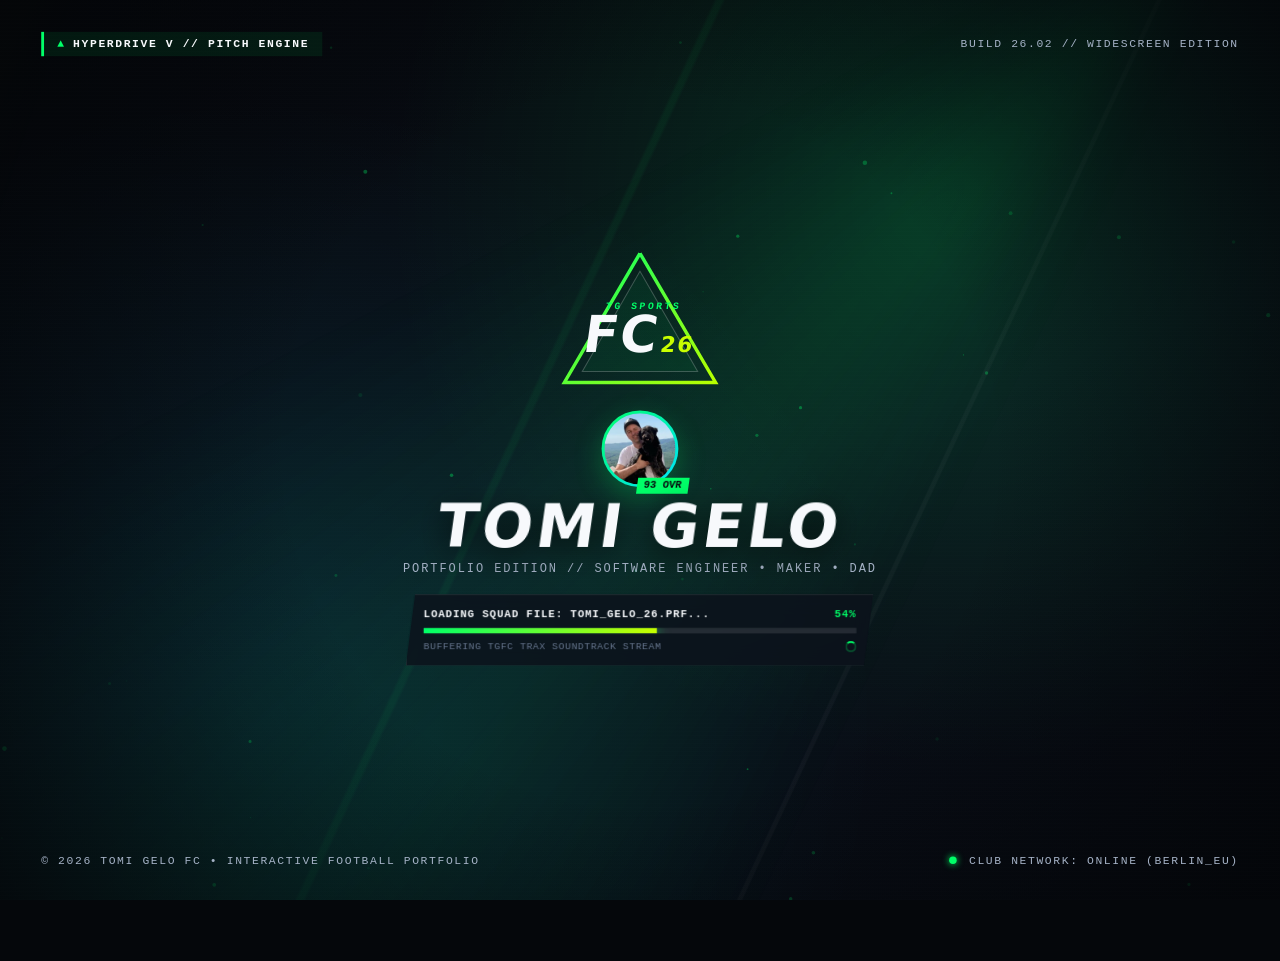
==== commit d325f645: "feat(central-hub): hide 3D stage, restore avatar, and convert to 2-column icon layout" ====
--- a/src/index.html
+++ b/src/index.html
@@ -33,10 +33,12 @@
     <meta name="twitter:image" content="https://tomigelo.com/og-image.webp">
     <meta name="twitter:image:alt" content="Portrait of Tomi Gelo">
 
-    <link rel="stylesheet" href="styles.css?v=tgfc21">
+    <link rel="stylesheet" href="styles.css?v=tgfc22">
     <script defer src="script.js?v=tgfc21"></script>
+    <!-- 3D pitch stage scripts disabled while Central Hub displays manager avatar view; uncomment to re-enable:
     <script defer src="three.min.js?v=tgfc21"></script>
     <script defer src="eafc-trio-3d.js?v=tgfc21"></script>
+    -->
 
     <script type="application/ld+json">
     {
@@ -603,89 +605,107 @@
             <div id="work-view-central" class="submode-view active">
                 <div class="career-bento-grid">
 
-                    <!-- Column 1: Manager & Squad Bio 3D Match Pitch Stage -->
+                    <!-- Column 1: Manager Dossier, Direct Channels & Club Sponsorship -->
                     <div class="career-panel career-panel-manager">
                         <div class="panel-header-strip">
-                            <span>MANAGER &amp; SQUAD BIO // 3D PITCH</span>
+                            <span>MANAGER DOSSIER</span>
                             <span class="status-volt">SEASON 26/27</span>
                         </div>
-                        <div class="career-mgr-card career-mgr-stage-layout">
-                            <!-- Photorealistic Frostbite 2.5D Interactive Match Pitch Stage & 3D Telemetry -->
-                            <div class="fc-trio-stage" id="fc-trio-stage" role="region" aria-label="Interactive EAFC Frostbite 2.5D Match Pitch Stage: Move camera or click any player (Junior Tactician, Manager Tomi Gelo, or Assistant Gaffer dog) to focus active player cursor and trigger celebration">
-                                <!-- Frostbite match pitch source texture (also serves as instant progressive fallback) -->
-                                <img src="career-dugout-trio.jpg?v=tgfc21" alt="EAFC Frostbite match pitch lineup: 1-year-old son (Junior Tactician), Tomi Gelo (Data & AI Engineer), and 7-year-old black schnauzer-poodle (Assistant Gaffer) in full TGFC kits" class="fc-trio-stage-img" id="fc-trio-source-img" width="1376" height="768">
-                                <!-- 60fps WebGL Frostbite 2.5D Stage & 3D Pitch Telemetry Canvas -->
-                                <canvas id="fc-trio-webgl-canvas" class="fc-trio-webgl-canvas" aria-hidden="true"></canvas>
-                                <!-- 60fps Projected HUD Gamertags & Celebration Telemetry Overlay Canvas -->
-                                <canvas id="fc-trio-hud-canvas" class="fc-trio-hud-canvas" aria-hidden="true"></canvas>
-
-                                <!-- Stage Top HUD: Frostbite Stage Status & Interactive Celebration Trigger -->
-                                <div class="fc-stage-hud-top">
-                                    <span class="fc-stage-engine-pill">
-                                        <span class="fc-engine-dot" aria-hidden="true"></span>
-                                        FROSTBITE STAGE // MOVE CAM &bull; CLICK PLAYER
-                                    </span>
-                                    <button type="button" class="fc-stage-celebrate-btn" id="fc-stage-celebrate-btn" title="Trigger Full Squad Frostbite Goal Celebration">
-                                        ⚽ CELEBRATE
-                                    </button>
-                                </div>
-                            </div>
-
-                            <!-- Body Below Stage: Manager Identity Bar + Interactive Trio Callouts + Dossier Telemetry -->
-                            <div class="career-mgr-dossier-body">
-                                <div class="fc-mgr-identity-bar">
-                                    <div class="fc-mgr-id-left">
-                                        <h2 class="career-mgr-name">TOMI GELO</h2>
+                        <div class="career-mgr-card">
+                            <div class="career-mgr-top">
+                                <img src="avatar.webp?v=3" alt="Manager Tomi Gelo" class="career-mgr-img" width="84" height="84">
+                                <div class="career-mgr-meta">
+                                    <div class="mgr-badge-strip">
                                         <span class="career-mgr-badge">DATA &amp; AI ENGINEER</span>
+                                        <div class="fc-card-nation-cluster" aria-label="Dual Nationality: Germany and Croatia">
+                                            <span class="fc-card-nation-pill" title="Germany (GER)">
+                                                <svg class="fc-nation-flag-svg" viewBox="0 0 18 12" width="16" height="11" aria-hidden="true">
+                                                    <rect width="18" height="4" y="0" fill="#000000"/>
+                                                    <rect width="18" height="4" y="4" fill="#DD0000"/>
+                                                    <rect width="18" height="4" y="8" fill="#FFCE00"/>
+                                                </svg>
+                                                <span class="fc-nation-code">GER</span>
+                                            </span>
+                                            <span class="fc-card-nation-pill" title="Croatia (CRO)">
+                                                <svg class="fc-nation-flag-svg" viewBox="0 0 18 12" width="16" height="11" aria-hidden="true">
+                                                    <rect width="18" height="4" y="0" fill="#FF0000"/>
+                                                    <rect width="18" height="4" y="4" fill="#FFFFFF"/>
+                                                    <rect width="18" height="4" y="8" fill="#002B7F"/>
+                                                    <rect x="7" y="3" width="4" height="5" rx="0.5" fill="#FFFFFF" stroke="#002B7F" stroke-width="0.5"/>
+                                                    <rect x="7" y="3" width="2" height="2.5" fill="#FF0000"/>
+                                                    <rect x="9" y="5.5" width="2" height="2.5" fill="#FF0000"/>
+                                                </svg>
+                                                <span class="fc-nation-code">CRO</span>
+                                            </span>
+                                        </div>
                                     </div>
-                                    <div class="fc-card-nation-cluster" aria-label="Dual Nationality: Germany and Croatia">
-                                        <span class="fc-card-nation-pill" title="Germany (GER)">
-                                            <svg class="fc-nation-flag-svg" viewBox="0 0 18 12" width="16" height="11" aria-hidden="true">
-                                                <rect width="18" height="4" y="0" fill="#000000"/>
-                                                <rect width="18" height="4" y="4" fill="#DD0000"/>
-                                                <rect width="18" height="4" y="8" fill="#FFCE00"/>
-                                            </svg>
-                                            <span class="fc-nation-code">GER</span>
-                                        </span>
-                                        <span class="fc-card-nation-pill" title="Croatia (CRO)">
-                                            <svg class="fc-nation-flag-svg" viewBox="0 0 18 12" width="16" height="11" aria-hidden="true">
-                                                <rect width="18" height="4" y="0" fill="#FF0000"/>
-                                                <rect width="18" height="4" y="4" fill="#FFFFFF"/>
-                                                <rect width="18" height="4" y="8" fill="#002B7F"/>
-                                                <rect x="7" y="3" width="4" height="5" rx="0.5" fill="#FFFFFF" stroke="#002B7F" stroke-width="0.5"/>
-                                                <rect x="7" y="3" width="2" height="2.5" fill="#FF0000"/>
-                                                <rect x="9" y="5.5" width="2" height="2.5" fill="#FF0000"/>
-                                            </svg>
-                                            <span class="fc-nation-code">CRO</span>
-                                        </span>
-                                    </div>
-                                </div>
-
-                                <div class="fc-trio-roster-grid" aria-label="Touchline Assistants in 3D Stage">
-                                    <button type="button" class="fc-roster-callout" data-trio-actor="son">
-                                        <div class="fc-callout-header">
-                                            <span class="fc-callout-pos">👶 LEFT // 1 Y/O SON</span>
-                                            <span class="fc-callout-ovr">OVR 99</span>
-                                        </div>
-                                        <strong class="fc-callout-role">JUNIOR TACTICIAN</strong>
-                                        <span class="fc-callout-desc">Head of Chaos &amp; Academy Prospect</span>
-                                    </button>
-                                    <button type="button" class="fc-roster-callout" data-trio-actor="dog">
-                                        <div class="fc-callout-header">
-                                            <span class="fc-callout-pos">🐾 RIGHT // 7 Y/O DOG</span>
-                                            <span class="fc-callout-ovr">OVR 99</span>
-                                        </div>
-                                        <strong class="fc-callout-role">ASSISTANT GAFFER</strong>
-                                        <span class="fc-callout-desc">Chief Morale &amp; Touchline Anchor</span>
-                                    </button>
-                                </div>
-
+                                    <h2 class="career-mgr-name">TOMI GELO</h2>
+                                    <p class="career-mgr-sub">Berlin, DE &bull; Cloud Data &amp; AI Systems</p>
+                                </div>
+                            </div>
+
+                            <div class="board-confidence-meter">
+                                <div class="confidence-header">
+                                    <span>BOARD CONFIDENCE RATING</span>
+                                    <strong>96 / 100 (CRITICAL)</strong>
+                                </div>
+                                <div class="triad-bar"><div class="triad-fill" style="width: 96%;"></div></div>
+                            </div>
+
+                            <div class="career-dossier-box">
                                 <dl class="career-quick-facts">
                                     <div><dt>CURRENT CLUB</dt><dd><a href="https://careers.mediamarktsaturn.com/" target="_blank" rel="noopener noreferrer" class="career-fact-link">MediaMarktSaturn ↗</a></dd></div>
                                     <div><dt>CONTRACT</dt><dd>Oct 2022 – Present (Full-time)</dd></div>
                                     <div><dt>TACTICAL VISION</dt><dd>Tiki-Data &amp; Cloud Pipelines</dd></div>
                                     <div><dt>TOUCHLINE BASE</dt><dd>Berlin / Remote / Ingolstadt</dd></div>
                                 </dl>
+                            </div>
+
+                            <div class="career-channels-section" role="region" aria-label="Direct Manager Channels">
+                                <div class="channels-header">
+                                    <span class="channels-kicker">DIRECT MANAGER CHANNELS</span>
+                                    <span class="channels-count">COMMS (5)</span>
+                                </div>
+                                <p class="channels-desc">Reach out for engineering collaboration, technical consulting, or product discussions:</p>
+                                <div class="channel-icon-bar">
+                                    <a href="mailto:hi@tomigelo.com" class="channel-icon-btn" aria-label="Email Tomi Gelo (hi@tomigelo.com)" title="Email (hi@tomigelo.com)">
+                                        <svg class="channel-svg" viewBox="0 0 24 24" width="20" height="20" fill="currentColor" aria-hidden="true">
+                                            <path d="M20 4H4c-1.1 0-2 .9-2 2v.4l10 6.25L22 6.4V6c0-1.1-.9-2-2-2z"/>
+                                            <path d="M2 8.75V18c0 1.1.9 2 2 2h16c1.1 0 2-.9 2-2V8.75l-9.47 5.92a1 1 0 0 1-1.06 0L2 8.75z"/>
+                                        </svg>
+                                    </a>
+                                    <a href="https://x.com/tgel0" target="_blank" rel="noopener noreferrer" class="channel-icon-btn" aria-label="X (@tgel0)" title="X (@tgel0)">
+                                        <svg class="channel-svg" viewBox="0 0 24 24" width="18" height="18" fill="currentColor" aria-hidden="true">
+                                            <path d="M18.244 2.25h3.308l-7.227 8.26 8.502 11.24H16.17l-5.214-6.817L4.99 21.75H1.68l7.73-8.835L1.254 2.25H8.08l4.713 6.231zm-1.161 17.52h1.833L7.084 4.126H5.117z"/>
+                                        </svg>
+                                    </a>
+                                    <a href="https://www.threads.com/@tgel0" target="_blank" rel="noopener noreferrer" class="channel-icon-btn" aria-label="Threads (@tgel0)" title="Threads (@tgel0)">
+                                        <svg class="channel-svg" viewBox="0 0 192 192" width="19" height="19" fill="currentColor" aria-hidden="true">
+                                            <path d="M141.537 88.988a66.667 66.667 0 0 0-2.518-1.143c-1.482-27.307-16.403-42.94-41.457-43.1h-.34c-14.986 0-27.449 6.396-35.12 18.036l13.779 9.452c5.73-8.695 14.724-10.548 21.348-10.548h.229c8.249.053 14.474 2.452 18.503 7.129 2.932 3.405 4.893 8.111 5.864 14.05-7.314-1.243-15.224-1.626-23.68-1.14-23.82 1.371-39.134 15.264-38.105 34.568.522 9.792 5.4 18.216 13.735 23.719 7.047 4.652 16.124 6.927 25.557 6.412 12.458-.683 22.231-5.436 29.049-14.127 5.178-6.6 8.453-15.153 9.899-25.93 5.937 3.583 10.337 8.298 12.767 13.966 4.132 9.635 4.373 25.468-8.546 38.376-11.319 11.308-24.925 16.2-45.488 16.351-22.809-.169-40.06-7.484-51.275-21.742C35.236 139.966 29.808 120.682 29.605 96c.203-24.682 5.63-43.966 16.133-57.317C56.954 24.425 74.204 17.11 97.013 16.94c22.975.17 40.526 7.52 52.171 21.847 5.71 7.026 10.015 15.86 12.853 26.162l16.147-4.308c-3.44-12.68-8.853-23.606-16.219-32.668C147.036 9.607 125.202.195 97.07 0h-.113C68.882.195 47.292 9.643 32.788 28.08 19.882 44.485 13.224 67.315 13.001 95.932L13 96v.067c.224 28.617 6.882 51.447 19.788 67.854C47.292 182.358 68.882 191.806 96.957 192h.113c24.96-.173 42.554-6.708 57.048-21.189 18.963-18.945 18.392-42.692 12.142-57.27-4.484-10.454-13.033-18.945-24.723-24.553zm-43.096 42.204c-10.44.588-21.286-4.098-21.82-14.135-.397-7.442 5.296-15.746 22.461-16.735 1.966-.113 3.895-.169 5.79-.169 6.235 0 12.068.606 17.371 1.765-1.978 24.702-13.58 28.713-23.802 29.274z"/>
+                                        </svg>
+                                    </a>
+                                    <a href="https://bsky.app/profile/tomigelo.com" target="_blank" rel="noopener noreferrer" class="channel-icon-btn" aria-label="Bluesky (@tomigelo.com)" title="Bluesky (@tomigelo.com)">
+                                        <svg class="channel-svg" viewBox="0 0 600 530" width="20" height="18" fill="currentColor" aria-hidden="true">
+                                            <path d="m135.72 44.03c66.496 49.921 138.02 151.14 164.28 205.46 26.262-54.316 97.782-155.54 164.28-205.46 47.98-36.021 125.72-63.892 125.72 24.795 0 17.712-10.155 148.79-16.111 170.07-20.703 73.984-96.144 92.854-163.25 81.433 117.3 19.964 147.14 86.092 82.697 152.22-122.39 125.59-175.91-31.511-189.63-71.766-2.514-7.3797-3.6904-10.832-3.7077-7.8964-0.0174-2.9357-1.1937 0.51669-3.7077 7.8964-13.714 40.255-67.233 197.36-189.63 71.766-64.444-66.128-34.605-132.26 82.697-152.22-67.108 11.421-142.55-7.4491-163.25-81.433-5.9562-21.282-16.111-152.36-16.111-170.07 0-88.687 77.742-60.816 125.72-24.795z"/>
+                                        </svg>
+                                    </a>
+                                    <a href="https://github.com/tgel0" target="_blank" rel="noopener noreferrer" class="channel-icon-btn" aria-label="GitHub (@tgel0)" title="GitHub (@tgel0)">
+                                        <svg class="channel-svg" viewBox="0 0 24 24" width="20" height="20" fill="currentColor" aria-hidden="true">
+                                            <path d="M12 .297c-6.63 0-12 5.373-12 12 0 5.303 3.438 9.8 8.205 11.385.6.113.82-.258.82-.577 0-.285-.01-1.04-.015-2.04-3.338.724-4.042-1.61-4.042-1.61C4.422 18.07 3.633 17.7 3.633 17.7c-1.087-.744.084-.729.084-.729 1.205.084 1.838 1.236 1.838 1.236 1.07 1.835 2.809 1.305 3.495.998.108-.776.417-1.305.76-1.605-2.665-.3-5.466-1.332-5.466-5.93 0-1.31.465-2.38 1.235-3.22-.135-.303-.54-1.523.105-3.176 0 0 1.005-.322 3.3 1.23.96-.267 1.98-.399 3-.405 1.02.006 2.04.138 3 .405 2.28-1.552 3.285-1.23 3.285-1.23.645 1.653.24 2.873.12 3.176.765.84 1.23 1.91 1.23 3.22 0 4.61-2.805 5.625-5.475 5.92.42.36.81 1.096.81 2.22 0 1.606-.015 2.896-.015 3.286 0 .315.21.69.825.57C20.565 22.092 24 17.592 24 12.297c0-6.627-5.373-12-12-12"/>
+                                        </svg>
+                                    </a>
+                                </div>
+                            </div>
+
+                            <div class="career-support-card">
+                                <div class="support-header">
+                                    <span class="support-badge">CLUB SPONSORSHIP</span>
+                                    <span class="support-status">OPEN</span>
+                                </div>
+                                <p class="support-text">Support the lab and help fund the next software experiment:</p>
+                                <a href="https://buymeacoffee.com/tgel0" target="_blank" rel="noopener noreferrer" class="fc-btn-primary full-width-btn support-btn">
+                                    <span>Transfer Coffee (buymeacoffee.com/tgel0) ↗</span>
+                                </a>
                             </div>
                         </div>
                     </div>
@@ -768,50 +788,6 @@
                                     </div>
                                 </div>
                             </a>
-                        </div>
-                    </div>
-
-                    <!-- Column 3: Manager Office, Touchline Comms & Sponsorship -->
-                    <div class="career-panel">
-                        <div class="panel-header-strip">
-                            <span>MANAGER OFFICE // COMMS &amp; SPONSORSHIP</span>
-                            <span>CHANNELS (5)</span>
-                        </div>
-                        <div class="career-inbox-box">
-                            <div class="inbox-message">
-                                <span class="inbox-sender">TOUCHLINE COMMS &amp; SCOUTING</span>
-                                <strong>Direct Manager Channels</strong>
-                                <p>Get in touch for engineering collaboration, technical consulting, or product discussions:</p>
-                            </div>
-                            <div class="inbox-channels-placeholder">
-                                <div class="mini-channel-grid">
-                                    <a href="mailto:hi@tomigelo.com" class="mini-channel-pill">
-                                        <span>✉ hi@tomigelo.com</span> <span>↗</span>
-                                    </a>
-                                    <a href="https://x.com/tgel0" target="_blank" rel="noopener noreferrer" class="mini-channel-pill">
-                                        <span>𝕏 @tgel0</span> <span>↗</span>
-                                    </a>
-                                    <a href="https://www.threads.com/@tgel0" target="_blank" rel="noopener noreferrer" class="mini-channel-pill">
-                                        <span>Threads @tgel0</span> <span>↗</span>
-                                    </a>
-                                    <a href="https://bsky.app/profile/tomigelo.com" target="_blank" rel="noopener noreferrer" class="mini-channel-pill">
-                                        <span>Bluesky @tomigelo.com</span> <span>↗</span>
-                                    </a>
-                                    <a href="https://github.com/tgel0" target="_blank" rel="noopener noreferrer" class="mini-channel-pill">
-                                        <span>GitHub @tgel0</span> <span>↗</span>
-                                    </a>
-                                </div>
-                            </div>
-                            <div class="career-support-card">
-                                <div class="support-header">
-                                    <span class="support-badge">CLUB SPONSORSHIP</span>
-                                    <span class="support-status">OPEN</span>
-                                </div>
-                                <p class="support-text">Support the lab and help fund the next software experiment:</p>
-                                <a href="https://buymeacoffee.com/tgel0" target="_blank" rel="noopener noreferrer" class="fc-btn-primary full-width-btn support-btn">
-                                    <span>Transfer Coffee (buymeacoffee.com/tgel0) ↗</span>
-                                </a>
-                            </div>
                         </div>
                     </div>
 
--- a/src/styles.css
+++ b/src/styles.css
@@ -1959,8 +1959,12 @@
     min-height: 0;
 }
 
-.career-mgr-card,
-.career-inbox-box {
+/* Central Hub uses a balanced 2-column layout while Tactics preserves 3 columns */
+#work-view-central .career-bento-grid {
+    grid-template-columns: 1fr 1.25fr;
+}
+
+.career-mgr-card {
     padding: 22px;
     display: flex;
     flex-direction: column;
@@ -1969,154 +1973,64 @@
     min-height: 0;
 }
 
-/* Full EAFC 3D Character Spotlight Stage Layout (Column 1) */
-.career-mgr-stage-layout {
-    padding: 0;
-    justify-content: flex-start;
-    overflow: hidden;
-}
-
-.fc-trio-stage {
-    position: relative;
-    width: 100%;
-    flex: 1.15;
-    min-height: 215px;
-    background: radial-gradient(circle at 50% 55%, rgba(0, 255, 104, 0.14) 0%, #04070d 75%);
-    border-bottom: 1px solid rgba(0, 255, 104, 0.32);
-    overflow: hidden;
-    isolation: isolate;
-    cursor: grab;
-    user-select: none;
-}
-
-.fc-trio-stage.is-dragging {
-    cursor: grabbing;
-}
-
-.fc-trio-stage-img {
-    position: absolute;
-    inset: 0;
-    width: 100%;
-    height: 100%;
+#work-view-central .career-mgr-card {
+    padding: 22px 24px;
+    gap: 14px;
+    overflow-y: auto;
+    scrollbar-width: thin;
+    scrollbar-color: rgba(0, 255, 104, 0.3) rgba(255, 255, 255, 0.02);
+}
+
+#work-view-central .career-mgr-card > * {
+    flex-shrink: 0;
+}
+
+#work-view-central .career-mgr-card::-webkit-scrollbar {
+    width: 6px;
+}
+
+#work-view-central .career-mgr-card::-webkit-scrollbar-track {
+    background: rgba(255, 255, 255, 0.02);
+}
+
+#work-view-central .career-mgr-card::-webkit-scrollbar-thumb {
+    background: rgba(0, 255, 104, 0.35);
+    border-radius: 3px;
+}
+
+#work-view-central .career-mgr-card::-webkit-scrollbar-thumb:hover {
+    background: var(--fc-hyper-green);
+}
+
+.career-mgr-top {
+    display: flex;
+    align-items: center;
+    gap: 18px;
+    padding-bottom: 14px;
+    border-bottom: 1px solid var(--fc-border-subtle);
+}
+
+.career-mgr-img {
+    width: 84px;
+    height: 84px;
+    border-radius: 50%;
     object-fit: cover;
-    object-position: 50% 45%;
-    z-index: 0;
-    display: block;
-    pointer-events: none;
-    transition: opacity 0.25s ease;
-}
-
-.fc-trio-stage.webgl-ready .fc-trio-stage-img {
-    opacity: 0;
-}
-
-.fc-trio-webgl-canvas,
-.fc-trio-hud-canvas {
-    position: absolute;
-    inset: 0;
-    width: 100%;
-    height: 100%;
-    display: block;
-    pointer-events: none;
-}
-
-.fc-trio-webgl-canvas {
-    z-index: 1;
-    opacity: 0;
-    transition: opacity 0.2s ease;
-}
-
-.fc-trio-stage.webgl-ready .fc-trio-webgl-canvas {
-    opacity: 1;
-}
-
-.fc-trio-hud-canvas {
-    z-index: 2;
-}
-
-.fc-stage-hud-top {
-    position: absolute;
-    top: 8px;
-    left: 10px;
-    right: 10px;
-    z-index: 3;
+    border: 2px solid var(--fc-hyper-green);
+    box-shadow: 0 8px 24px rgba(0, 255, 104, 0.18);
+    flex-shrink: 0;
+}
+
+.career-mgr-meta {
+    flex: 1;
+    min-width: 0;
+}
+
+.mgr-badge-strip {
     display: flex;
     align-items: center;
     justify-content: space-between;
     gap: 8px;
-    pointer-events: none;
-}
-
-.fc-stage-engine-pill {
-    display: inline-flex;
-    align-items: center;
-    gap: 6px;
-    padding: 3px 8px;
-    background: rgba(5, 9, 15, 0.82);
-    border: 1px solid rgba(0, 255, 104, 0.38);
-    border-left: 2.5px solid var(--fc-hyper-green);
-    font-family: var(--font-mono);
-    font-size: 0.56rem;
-    font-weight: 800;
-    letter-spacing: 0.11em;
-    color: var(--fc-text-white);
-    backdrop-filter: blur(6px);
-    white-space: nowrap;
-}
-
-.fc-engine-dot {
-    width: 6px;
-    height: 6px;
-    flex-shrink: 0;
-    border-radius: 50%;
-    background: var(--fc-hyper-green);
-    box-shadow: 0 0 6px var(--fc-hyper-green);
-    animation: fcPulseGlow 1.6s infinite ease-in-out;
-}
-
-.fc-stage-celebrate-btn {
-    pointer-events: auto;
-    appearance: none;
-    flex-shrink: 0;
-    white-space: nowrap;
-    background: rgba(0, 255, 104, 0.15);
-    border: 1px solid var(--fc-hyper-green);
-    color: var(--fc-hyper-green);
-    font-family: var(--font-mono);
-    font-size: 0.58rem;
-    font-weight: 900;
-    letter-spacing: 0.1em;
-    padding: 3px 9px;
-    cursor: pointer;
-    backdrop-filter: blur(6px);
-    box-shadow: 0 2px 10px rgba(0, 0, 0, 0.5);
-    transition: background 0.15s ease, color 0.15s ease, transform 0.15s ease, box-shadow 0.15s ease;
-}
-
-.fc-stage-celebrate-btn:hover,
-.fc-stage-celebrate-btn:focus-visible {
-    outline: none;
-    background: var(--fc-hyper-green);
-    color: #04070d;
-    transform: translateY(-1px);
-    box-shadow: 0 0 14px rgba(0, 255, 104, 0.55);
-}
-
-/* Manager Identity Bar inside Dossier Body */
-.fc-mgr-identity-bar {
-    display: flex;
-    align-items: center;
-    justify-content: space-between;
-    gap: 10px;
-    padding-bottom: 7px;
-    border-bottom: 1px solid var(--fc-border-subtle);
-}
-
-.fc-mgr-id-left {
-    display: flex;
-    align-items: baseline;
-    gap: 10px;
-    min-width: 0;
+    margin-bottom: 4px;
 }
 
 .fc-card-nation-cluster {
@@ -2170,123 +2084,156 @@
 
 .career-mgr-badge {
     font-family: var(--font-mono);
-    font-size: 0.6rem;
+    font-size: 0.64rem;
     font-weight: 800;
     color: var(--fc-gold);
-    letter-spacing: 0.12em;
+    letter-spacing: 0.13em;
     white-space: nowrap;
 }
 
 .career-mgr-name {
-    margin: 0;
+    margin: 2px 0;
     font-family: var(--font-display);
-    font-size: 1.85rem;
+    font-size: 2.15rem;
     letter-spacing: 0.04em;
-    line-height: 0.95;
+    line-height: 0.96;
     color: var(--fc-text-white);
 }
 
-/* Lower Dossier Body: 2-Column Spatially Aligned Trio Callouts + Quick Facts */
-.career-mgr-dossier-body {
-    padding: 10px 15px 12px;
-    display: flex;
-    flex-direction: column;
+.career-mgr-sub {
+    margin: 4px 0 0;
+    font-family: var(--font-mono);
+    font-size: 0.72rem;
+    letter-spacing: 0.06em;
+    color: var(--fc-text-secondary);
+}
+
+.board-confidence-meter {
+    background: rgba(5, 8, 14, 0.65);
+    border: 1px solid var(--fc-border-subtle);
+    padding: 12px 16px;
+}
+
+.confidence-header {
+    display: flex;
+    justify-content: space-between;
+    font-family: var(--font-mono);
+    font-size: 0.7rem;
+    margin-bottom: 8px;
+}
+
+.confidence-header strong {
+    color: var(--fc-hyper-green);
+}
+
+.career-dossier-box {
+    background: rgba(255, 255, 255, 0.02);
+    border: 1px solid var(--fc-border-subtle);
+    padding: 12px 16px;
+}
+
+#work-view-central .career-quick-facts {
+    gap: 9px;
+}
+
+#work-view-central .career-quick-facts div {
+    padding-bottom: 8px;
+    font-size: 0.72rem;
+}
+
+#work-view-central .career-quick-facts div:last-child {
+    padding-bottom: 0;
+    border-bottom: none;
+}
+
+/* Direct Manager Channels (Icon-Only Comms Bar) */
+.career-channels-section {
+    background: rgba(5, 8, 14, 0.65);
+    border: 1px solid var(--fc-border-subtle);
+    border-left: 3px solid var(--fc-hyper-green);
+    padding: 12px 16px;
+    display: flex;
+    flex-direction: column;
+    gap: 8px;
+}
+
+.channels-header {
+    display: flex;
+    align-items: center;
     justify-content: space-between;
     gap: 8px;
-    background: linear-gradient(180deg, rgba(8, 12, 20, 0.88) 0%, rgba(5, 8, 14, 0.98) 100%);
-}
-
-.fc-trio-roster-grid {
+}
+
+.channels-kicker {
+    font-family: var(--font-mono);
+    font-size: 0.66rem;
+    font-weight: 800;
+    letter-spacing: 0.1em;
+    color: var(--fc-hyper-green);
+}
+
+.channels-count {
+    font-family: var(--font-mono);
+    font-size: 0.62rem;
+    font-weight: 700;
+    letter-spacing: 0.08em;
+    color: var(--fc-text-muted);
+}
+
+.channels-desc {
+    margin: 0;
+    font-size: 0.74rem;
+    line-height: 1.35;
+    color: var(--fc-text-secondary);
+}
+
+.channel-icon-bar {
     display: grid;
-    grid-template-columns: 1fr 1fr;
-    gap: 8px;
-}
-
-.fc-roster-callout {
-    appearance: none;
-    text-align: left;
-    width: 100%;
+    grid-template-columns: repeat(5, minmax(0, 1fr));
+    gap: 10px;
+}
+
+.channel-icon-btn {
+    display: inline-flex;
+    align-items: center;
+    justify-content: center;
+    height: 46px;
+    background: rgba(255, 255, 255, 0.04);
+    border: 1px solid var(--fc-border-subtle);
+    border-top: 2px solid rgba(0, 255, 104, 0.42);
+    color: var(--fc-text-secondary);
+    text-decoration: none;
     cursor: pointer;
-    background: rgba(255, 255, 255, 0.025);
-    border: 1px solid var(--fc-border-subtle);
-    border-top: 2px solid var(--fc-hyper-green);
-    padding: 6px 9px;
-    display: flex;
-    flex-direction: column;
-    gap: 2px;
-    color: var(--fc-text-white);
-    transition: border-color 0.18s ease, background 0.18s ease, transform 0.18s ease, box-shadow 0.18s ease;
-}
-
-.fc-roster-callout:hover,
-.fc-roster-callout:focus-visible,
-.fc-roster-callout.active-actor {
-    outline: none;
-    border-color: rgba(0, 255, 104, 0.55);
-    background: rgba(0, 255, 104, 0.06);
-    transform: translateY(-1px);
-    box-shadow: 0 4px 14px rgba(0, 255, 104, 0.12);
-}
-
-.fc-roster-callout[data-trio-actor="son"].active-actor {
-    border-color: var(--fc-gold);
-    background: rgba(245, 196, 81, 0.09);
-    box-shadow: 0 4px 16px rgba(245, 196, 81, 0.22), 0 0 10px rgba(245, 196, 81, 0.14);
-}
-
-.fc-roster-callout[data-trio-actor="son"].active-actor .fc-callout-ovr {
-    background: var(--fc-gold);
-}
-
-.fc-roster-callout[data-trio-actor="dog"].active-actor {
-    border-color: var(--fc-cyan);
-    background: rgba(0, 229, 255, 0.09);
-    box-shadow: 0 4px 16px rgba(0, 229, 255, 0.22), 0 0 10px rgba(0, 229, 255, 0.14);
-}
-
-.fc-roster-callout[data-trio-actor="dog"].active-actor .fc-callout-ovr {
-    background: var(--fc-cyan);
-}
-
-.fc-callout-header {
-    display: flex;
-    align-items: center;
-    justify-content: space-between;
-    gap: 4px;
-}
-
-.fc-callout-pos {
-    font-family: var(--font-mono);
-    font-size: 0.56rem;
-    font-weight: 800;
-    letter-spacing: 0.06em;
-    color: var(--fc-text-secondary);
-    white-space: nowrap;
-}
-
-.fc-callout-ovr {
-    font-family: var(--font-mono);
-    font-size: 0.55rem;
-    font-weight: 900;
-    color: #04070d;
-    background: var(--fc-hyper-green);
-    padding: 1px 4px;
-    border-radius: 2px;
-    line-height: 1.2;
-}
-
-.fc-callout-role {
-    font-family: var(--font-mono);
-    font-size: 0.65rem;
-    font-weight: 900;
-    letter-spacing: 0.06em;
-    color: var(--fc-text-white);
-}
-
-.fc-callout-desc {
-    font-size: 0.66rem;
-    color: var(--fc-text-muted);
-    line-height: 1.22;
+    transition:
+        color 0.16s ease,
+        background-color 0.16s ease,
+        border-color 0.16s ease,
+        transform 0.16s ease,
+        box-shadow 0.16s ease;
+}
+
+.channel-icon-btn:hover {
+    color: var(--fc-hyper-green);
+    background: rgba(0, 255, 104, 0.12);
+    border-color: rgba(0, 255, 104, 0.7);
+    border-top-color: var(--fc-hyper-green);
+    transform: translateY(-2px);
+    box-shadow: 0 6px 18px rgba(0, 255, 104, 0.18);
+}
+
+.channel-icon-btn:focus-visible {
+    outline: 2px solid var(--fc-hyper-green);
+    outline-offset: 2px;
+    color: var(--fc-hyper-green);
+    background: rgba(0, 255, 104, 0.14);
+    border-color: var(--fc-hyper-green);
+    transform: translateY(-2px);
+    box-shadow: 0 6px 18px rgba(0, 255, 104, 0.22);
+}
+
+.channel-svg {
+    display: block;
+    flex-shrink: 0;
 }
 
 .career-quick-facts {
@@ -2299,6 +2246,8 @@
 .career-quick-facts div {
     display: flex;
     justify-content: space-between;
+    align-items: baseline;
+    gap: 12px;
     padding-bottom: 6px;
     border-bottom: 1px solid var(--fc-border-subtle);
     font-family: var(--font-mono);
@@ -2312,12 +2261,15 @@
 
 .career-quick-facts dt {
     color: var(--fc-text-muted);
+    flex-shrink: 0;
 }
 
 .career-quick-facts dd {
     margin: 0;
     color: var(--fc-text-white);
     font-weight: 700;
+    text-align: right;
+    min-width: 0;
 }
 
 /* ==========================================================================
@@ -2615,65 +2567,6 @@
     margin: 0;
     font-size: 0.8rem;
     color: var(--fc-text-secondary);
-}
-
-/* Inbox & Channels */
-.inbox-message {
-    background: rgba(0, 255, 104, 0.06);
-    border: 1px solid rgba(0, 255, 104, 0.25);
-    padding: 14px 16px;
-}
-
-.inbox-sender {
-    display: block;
-    font-family: var(--font-mono);
-    font-size: 0.64rem;
-    color: var(--fc-hyper-green);
-    margin-bottom: 4px;
-}
-
-.inbox-message strong {
-    display: block;
-    margin-bottom: 4px;
-    font-size: 0.95rem;
-}
-
-.inbox-message p {
-    margin: 0;
-    font-size: 0.82rem;
-    line-height: 1.45;
-    color: var(--fc-text-secondary);
-}
-
-.panel-sub-label {
-    display: block;
-    font-family: var(--font-mono);
-    font-size: 0.68rem;
-    color: var(--fc-text-muted);
-    margin-bottom: 8px;
-    letter-spacing: 0.1em;
-}
-
-.mini-channel-grid {
-    display: flex;
-    flex-direction: column;
-    gap: 8px;
-}
-
-.mini-channel-pill {
-    text-decoration: none;
-    color: var(--fc-text-white);
-    background: rgba(255, 255, 255, 0.05);
-    border: 1px solid var(--fc-border-subtle);
-    padding: 8px 12px;
-    font-family: var(--font-mono);
-    font-size: 0.75rem;
-    transition: border-color 0.15s ease, background-color 0.15s ease;
-}
-
-.mini-channel-pill:hover {
-    border-color: var(--fc-hyper-green);
-    background: rgba(0, 255, 104, 0.1);
 }
 
 /* Career Transfers Table & Freelance Entity */
@@ -3019,8 +2912,8 @@
 
 /* Sponsorship Card */
 .career-support-card {
-    margin-top: 10px;
-    padding: 10px 12px;
+    margin-top: 0;
+    padding: 12px 16px;
     background: rgba(0, 255, 104, 0.05);
     border: 1px solid rgba(0, 255, 104, 0.2);
 }
@@ -3054,8 +2947,8 @@
 }
 
 .support-btn {
-    padding: 6px 12px;
-    font-size: 0.88rem;
+    padding: 7px 14px;
+    font-size: 0.9rem;
 }
 
 /* PlayStyles+ & Tactics View */
@@ -3215,8 +3108,238 @@
 }
 
 /* ==========================================================================
-   PORTRAIT MODE ADAPTATION (< 960px PORTRAIT) — ZERO OVERFLOW GUARANTEE
+   RESPONSIVE VIEWPORT HEIGHT TIERS & PORTRAIT ADAPTATION
    ========================================================================== */
+
+/* Intermediate landscape heights (e.g. 1440x921, 1440x900, 1536x864, 1366x801) */
+@media (orientation: landscape) and (max-height: 960px) {
+    #work-view-central .career-mgr-card {
+        padding: 10px 18px;
+        gap: 7px;
+    }
+
+    #work-view-central .career-mgr-top {
+        padding-bottom: 8px;
+        gap: 14px;
+    }
+
+    #work-view-central .career-mgr-img {
+        width: 64px;
+        height: 64px;
+    }
+
+    #work-view-central .career-mgr-name {
+        font-size: 1.8rem;
+    }
+
+    #work-view-central .career-mgr-sub {
+        font-size: 0.69rem;
+    }
+
+    #work-view-central .board-confidence-meter {
+        padding: 8px 14px;
+    }
+
+    #work-view-central .confidence-header {
+        font-size: 0.66rem;
+        margin-bottom: 5px;
+    }
+
+    #work-view-central .career-dossier-box {
+        padding: 8px 14px;
+    }
+
+    #work-view-central .career-quick-facts {
+        gap: 5px;
+    }
+
+    #work-view-central .career-quick-facts div {
+        padding-bottom: 5px;
+        font-size: 0.69rem;
+    }
+
+    #work-view-central .career-channels-section {
+        padding: 8px 14px;
+        gap: 5px;
+    }
+
+    #work-view-central .channels-desc {
+        font-size: 0.71rem;
+        line-height: 1.32;
+    }
+
+    #work-view-central .channel-icon-btn {
+        height: 38px;
+    }
+
+    #work-view-central .career-support-card {
+        padding: 8px 14px;
+    }
+
+    #work-view-central .support-text {
+        font-size: 0.72rem;
+        line-height: 1.3;
+        margin-bottom: 6px;
+    }
+
+    #work-view-central .support-btn {
+        padding: 6px 12px;
+        font-size: 0.84rem;
+    }
+}
+
+/* Compact viewport heights (small laptops, horizontal phones, compact windows) */
+@media (max-height: 800px) {
+    .console-viewport {
+        padding: 10px 24px;
+    }
+
+    .screen-submode {
+        gap: 10px;
+    }
+
+    .fc-bumper-bar {
+        padding: 5px 12px;
+    }
+
+    .bumper-tab {
+        font-size: 0.95rem;
+        padding: 5px 14px;
+    }
+
+    .panel-header-strip {
+        padding: 8px 14px;
+    }
+
+    .transfer-table-wrap {
+        padding: 8px 14px;
+    }
+
+    .fc-transfer-table th,
+    .fc-transfer-table td {
+        padding: 6px 10px;
+        font-size: 0.8rem;
+    }
+
+    .club-name-cell {
+        font-size: 0.92rem;
+    }
+
+    .mono-cell {
+        font-size: 0.72rem;
+    }
+
+    /* Compact Manager Dossier, Channels & Sponsorship overrides */
+    #work-view-central .career-mgr-card {
+        padding: 10px 16px;
+        gap: 7px;
+    }
+
+    #work-view-central .career-mgr-top {
+        padding-bottom: 8px;
+        gap: 12px;
+    }
+
+    #work-view-central .career-mgr-img {
+        width: 62px;
+        height: 62px;
+    }
+
+    #work-view-central .career-mgr-name {
+        font-size: 1.72rem;
+    }
+
+    #work-view-central .career-mgr-sub {
+        font-size: 0.68rem;
+    }
+
+    #work-view-central .board-confidence-meter {
+        padding: 8px 12px;
+    }
+
+    #work-view-central .confidence-header {
+        font-size: 0.65rem;
+        margin-bottom: 5px;
+    }
+
+    #work-view-central .career-dossier-box {
+        padding: 8px 12px;
+    }
+
+    .career-quick-facts {
+        gap: 5px;
+    }
+
+    .career-quick-facts div {
+        padding-bottom: 4px;
+        font-size: 0.66rem;
+    }
+
+    #work-view-central .career-quick-facts {
+        gap: 5px;
+    }
+
+    #work-view-central .career-quick-facts div {
+        padding-bottom: 4px;
+        font-size: 0.66rem;
+    }
+
+    #work-view-central .career-channels-section {
+        padding: 8px 12px;
+        gap: 5px;
+    }
+
+    #work-view-central .channels-desc {
+        font-size: 0.7rem;
+        line-height: 1.3;
+    }
+
+    #work-view-central .channel-icon-btn {
+        height: 36px;
+    }
+
+    #work-view-central .career-support-card {
+        padding: 8px 12px;
+    }
+
+    #work-view-central .support-text {
+        font-size: 0.71rem;
+        line-height: 1.3;
+        margin-bottom: 6px;
+    }
+
+    #work-view-central .support-btn {
+        padding: 5px 12px;
+        font-size: 0.82rem;
+    }
+
+    /* Compact Newsfeed overrides */
+    .career-news-feed {
+        padding: 10px;
+        gap: 10px;
+    }
+
+    .news-media-wrap {
+        height: 105px;
+    }
+
+    .news-content {
+        padding: 10px 12px;
+        gap: 4px;
+    }
+
+    .news-headline {
+        font-size: 1.02rem;
+    }
+
+    .news-excerpt {
+        font-size: 0.72rem;
+        line-height: 1.35;
+    }
+}
+
+/* PORTRAIT MODE ADAPTATION (< 960px PORTRAIT) — ZERO OVERFLOW GUARANTEE
+   Placed after max-height queries so portrait layout always takes precedence */
 @media (max-width: 959px) and (orientation: portrait) {
     .console-viewport {
         padding: 14px 16px;
@@ -3327,125 +3450,55 @@
     .mobile-gate-lock-pill {
         font-size: 0.62rem;
     }
-}
-
-/* Compact viewport heights (small laptops, horizontal phones, compact windows) */
-@media (max-height: 800px) {
-    .console-viewport {
-        padding: 10px 24px;
-    }
-
-    .screen-submode {
-        gap: 10px;
-    }
-
-    .fc-bumper-bar {
-        padding: 5px 12px;
-    }
-
-    .bumper-tab {
-        font-size: 0.95rem;
-        padding: 5px 14px;
-    }
-
-    .panel-header-strip {
-        padding: 8px 14px;
-    }
-
-    .transfer-table-wrap {
-        padding: 8px 14px;
-    }
-
-    .fc-transfer-table th,
-    .fc-transfer-table td {
-        padding: 6px 10px;
-        font-size: 0.8rem;
-    }
-
-    .club-name-cell {
-        font-size: 0.92rem;
-    }
-
-    .mono-cell {
-        font-size: 0.72rem;
-    }
-
-    /* Compact Manager 3D Stage & Trio Dossier overrides */
-    .fc-trio-stage {
-        min-height: 165px;
-    }
-
-    .career-mgr-name {
-        font-size: 1.75rem;
-    }
-
-    .career-mgr-dossier-body {
-        padding: 8px 12px 10px;
-        gap: 7px;
-    }
-
-    .fc-roster-callout {
-        padding: 5px 7px;
-    }
-
-    .fc-callout-role {
-        font-size: 0.6rem;
-    }
-
-    .fc-callout-desc {
-        font-size: 0.61rem;
-    }
-
-    .career-quick-facts {
-        gap: 5px;
-    }
-
-    .career-quick-facts div {
-        padding-bottom: 4px;
-        font-size: 0.66rem;
-    }
-
-    /* Compact Newsfeed overrides */
-    .career-news-feed {
-        padding: 10px;
-        gap: 10px;
-    }
-
-    .news-media-wrap {
-        height: 105px;
-    }
-
-    .news-content {
-        padding: 10px 12px;
-        gap: 4px;
-    }
-
-    .news-headline {
-        font-size: 1.02rem;
-    }
-
-    .news-excerpt {
-        font-size: 0.72rem;
-        line-height: 1.35;
-    }
-}
-
-@media (max-height: 800px), (max-width: 1480px) {
-    .fc-stage-hud-top {
+
+    /* Central Hub 2-column -> 1-column portrait fallback */
+    #work-view-central.submode-view {
+        flex: none;
+        min-height: auto;
+    }
+
+    #work-view-central .career-bento-grid {
+        grid-template-columns: 1fr;
+        gap: 14px;
+        flex: none;
+        min-height: auto;
+    }
+
+    #work-view-central .career-panel {
+        overflow: visible;
+    }
+
+    #work-view-central .career-mgr-card {
+        padding: 14px;
+        gap: 12px;
+        flex: none;
+        min-height: auto;
+        overflow-y: visible;
+    }
+
+    #work-view-central .career-news-feed {
+        flex: none;
+        min-height: auto;
+        overflow-y: visible;
+    }
+
+    #work-view-central .career-mgr-top {
+        gap: 12px;
+        padding-bottom: 10px;
+    }
+
+    #work-view-central .career-mgr-img {
+        width: 64px;
+        height: 64px;
+    }
+
+    #work-view-central .mgr-badge-strip {
+        flex-wrap: wrap;
         gap: 6px;
     }
 
-    .fc-stage-engine-pill {
-        gap: 5px;
-        padding: 3px 6px;
-        font-size: 0.5rem;
-        letter-spacing: 0.06em;
-    }
-
-    .fc-stage-celebrate-btn {
-        padding: 3px 7px;
-        font-size: 0.54rem;
-        letter-spacing: 0.08em;
+    #work-view-central .channel-icon-bar {
+        gap: 8px;
     }
 }
 
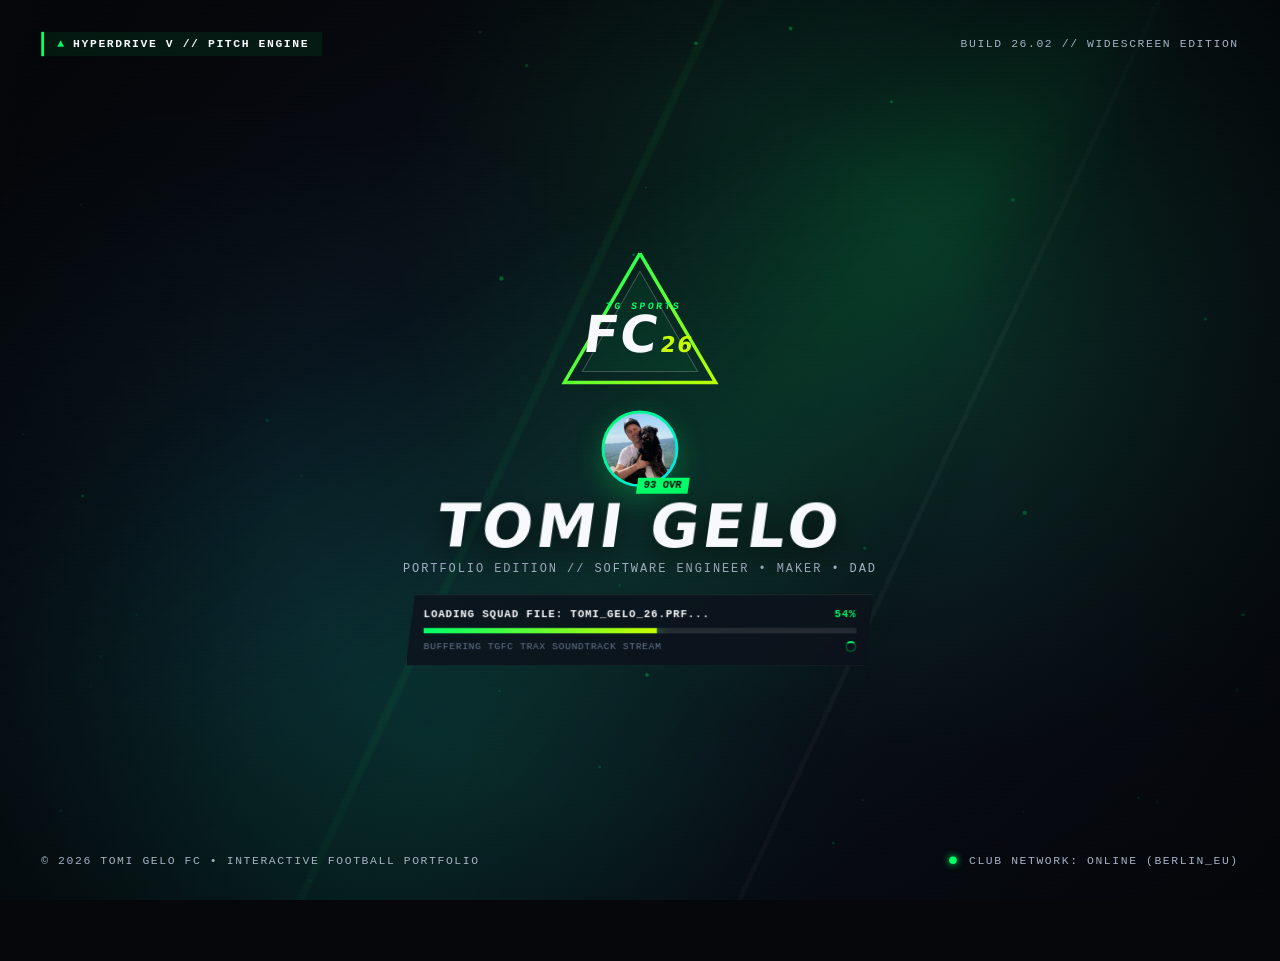
==== commit c7615920: "feat(central-hub): add Bento hybrid layout, editorial press banners, and settings theme picker" ====
--- a/src/index.html
+++ b/src/index.html
@@ -33,8 +33,8 @@
     <meta name="twitter:image" content="https://tomigelo.com/og-image.webp">
     <meta name="twitter:image:alt" content="Portrait of Tomi Gelo">
 
-    <link rel="stylesheet" href="styles.css?v=tgfc22">
-    <script defer src="script.js?v=tgfc21"></script>
+    <link rel="stylesheet" href="styles.css?v=tgfc23">
+    <script defer src="script.js?v=tgfc23"></script>
     <!-- 3D pitch stage scripts disabled while Central Hub displays manager avatar view; uncomment to re-enable:
     <script defer src="three.min.js?v=tgfc21"></script>
     <script defer src="eafc-trio-3d.js?v=tgfc21"></script>
@@ -229,11 +229,14 @@
                     <span id="audio-status-label">AUDIO: ON</span>
                 </button>
 
-                <div class="hud-widget hud-season-xp" title="Season Progress">
-                    <span class="xp-lvl">LVL 93</span>
-                    <div class="xp-bar"><div class="xp-fill" style="width: 84%;"></div></div>
-                    <span class="xp-val">94,500 XP</span>
-                </div>
+                <button type="button" id="btn-settings-toggle" class="hud-widget hud-settings-btn" aria-expanded="false" aria-controls="hud-settings-menu" aria-haspopup="dialog" title="Settings &amp; Theme Picker (Shortcut: O)">
+                    <svg class="hud-settings-icon" viewBox="0 0 24 24" width="14" height="14" fill="none" stroke="currentColor" stroke-width="2" stroke-linecap="round" stroke-linejoin="round" aria-hidden="true">
+                        <circle cx="12" cy="12" r="3"/>
+                        <path d="M19.4 15a1.65 1.65 0 0 0 .33 1.82l.06.06a2 2 0 1 1-2.83 2.83l-.06-.06a1.65 1.65 0 0 0-1.82-.33 1.65 1.65 0 0 0-1 1.51V21a2 2 0 0 1-4 0v-.09A1.65 1.65 0 0 0 9 19.4a1.65 1.65 0 0 0-1.82.33l-.06.06a2 2 0 1 1-2.83-2.83l.06-.06a1.65 1.65 0 0 0 .33-1.82 1.65 1.65 0 0 0-1.51-1H3a2 2 0 0 1 0-4h.09A1.65 1.65 0 0 0 4.6 9a1.65 1.65 0 0 0-.33-1.82l-.06-.06a2 2 0 1 1 2.83-2.83l.06.06a1.65 1.65 0 0 0 1.82.33H9a1.65 1.65 0 0 0 1-1.51V3a2 2 0 0 1 4 0v.09a1.65 1.65 0 0 0 1 1.51 1.65 1.65 0 0 0 1.82-.33l.06-.06a2 2 0 1 1 2.83 2.83l-.06.06a1.65 1.65 0 0 0-.33 1.82V9a1.65 1.65 0 0 0 1.51 1H21a2 2 0 0 1 0 4h-.09a1.65 1.65 0 0 0-1.51 1z"/>
+                    </svg>
+                    <span>SETTINGS</span>
+                    <span class="hud-key-mini">O</span>
+                </button>
 
                 <div class="hud-widget hud-player-card">
                     <img src="avatar.webp?v=3" alt="Tomi Gelo" class="hud-avatar" width="32" height="32">
@@ -244,6 +247,68 @@
                 </div>
             </div>
         </header>
+
+        <!-- SETTINGS & BENTO THEME PICKER POPOVER (ANCHORED UNDER TOP HUD RIGHT) -->
+        <div id="hud-settings-menu" class="hud-settings-menu" role="dialog" aria-modal="false" aria-labelledby="hud-settings-title" hidden>
+            <div class="settings-menu-header">
+                <div class="settings-menu-title-wrap">
+                    <span class="settings-menu-kicker">CONSOLE PREFERENCES</span>
+                    <h2 id="hud-settings-title" class="settings-menu-title">SYSTEM SETTINGS</h2>
+                </div>
+                <button type="button" id="btn-settings-close" class="settings-close-btn" aria-label="Close Settings">
+                    <span aria-hidden="true">✕</span>
+                </button>
+            </div>
+
+            <div class="settings-section">
+                <div class="settings-section-label">CENTRAL HUB // BENTO THEME</div>
+                <div class="settings-theme-group" role="radiogroup" aria-label="Central Hub Bento Theme">
+                    <button type="button" role="radio" aria-checked="true" tabindex="0" class="settings-theme-option active" data-bento-theme-option="pop">
+                        <span class="theme-swatches" aria-hidden="true">
+                            <span class="sw-chalk"></span>
+                            <span class="sw-violet"></span>
+                            <span class="sw-volt"></span>
+                            <span class="sw-pink"></span>
+                        </span>
+                        <span class="theme-option-copy">
+                            <strong>POP CONTRAST</strong>
+                            <span>Chalk, Violet, Volt &amp; Pink</span>
+                        </span>
+                    </button>
+                    <button type="button" role="radio" aria-checked="false" tabindex="-1" class="settings-theme-option" data-bento-theme-option="dark">
+                        <span class="theme-swatches" aria-hidden="true">
+                            <span class="sw-obsidian"></span>
+                            <span class="sw-slate"></span>
+                            <span class="sw-neon"></span>
+                            <span class="sw-cyan"></span>
+                        </span>
+                        <span class="theme-option-copy">
+                            <strong>DARK NATIVE</strong>
+                            <span>Obsidian Slate &amp; Neon</span>
+                        </span>
+                    </button>
+                </div>
+            </div>
+
+            <div class="settings-section">
+                <div class="settings-section-label">SOUNDTRACK &amp; SFX</div>
+                <div class="settings-quick-actions">
+                    <button type="button" id="settings-audio-toggle" class="settings-quick-btn" aria-pressed="true">
+                        <span class="hud-key-mini">M</span>
+                        <span id="settings-audio-label">AUDIO: ON</span>
+                    </button>
+                    <button type="button" id="settings-next-track" class="settings-quick-btn">
+                        <span class="hud-key-mini">N</span>
+                        <span>NEXT TRACK ⏭</span>
+                    </button>
+                </div>
+            </div>
+
+            <div class="settings-menu-footer">
+                <span>ESC CLOSE</span>
+                <span>O TOGGLE</span>
+            </div>
+        </div>
 
         <!-- =================================================================
              3. MAIN MENU HUB (LEFT BLADES + RIGHT SHOWCASE STAGE)
@@ -602,194 +667,234 @@
             </div>
 
             <!-- SUB-VIEW 1: CAREER CENTRAL BENTO DASHBOARD -->
-            <div id="work-view-central" class="submode-view active">
-                <div class="career-bento-grid">
-
-                    <!-- Column 1: Manager Dossier, Direct Channels & Club Sponsorship -->
-                    <div class="career-panel career-panel-manager">
-                        <div class="panel-header-strip">
-                            <span>MANAGER DOSSIER</span>
-                            <span class="status-volt">SEASON 26/27</span>
-                        </div>
-                        <div class="career-mgr-card">
-                            <div class="career-mgr-top">
-                                <img src="avatar.webp?v=3" alt="Manager Tomi Gelo" class="career-mgr-img" width="84" height="84">
-                                <div class="career-mgr-meta">
-                                    <div class="mgr-badge-strip">
-                                        <span class="career-mgr-badge">DATA &amp; AI ENGINEER</span>
-                                        <div class="fc-card-nation-cluster" aria-label="Dual Nationality: Germany and Croatia">
-                                            <span class="fc-card-nation-pill" title="Germany (GER)">
-                                                <svg class="fc-nation-flag-svg" viewBox="0 0 18 12" width="16" height="11" aria-hidden="true">
-                                                    <rect width="18" height="4" y="0" fill="#000000"/>
-                                                    <rect width="18" height="4" y="4" fill="#DD0000"/>
-                                                    <rect width="18" height="4" y="8" fill="#FFCE00"/>
-                                                </svg>
-                                                <span class="fc-nation-code">GER</span>
-                                            </span>
-                                            <span class="fc-card-nation-pill" title="Croatia (CRO)">
-                                                <svg class="fc-nation-flag-svg" viewBox="0 0 18 12" width="16" height="11" aria-hidden="true">
-                                                    <rect width="18" height="4" y="0" fill="#FF0000"/>
-                                                    <rect width="18" height="4" y="4" fill="#FFFFFF"/>
-                                                    <rect width="18" height="4" y="8" fill="#002B7F"/>
-                                                    <rect x="7" y="3" width="4" height="5" rx="0.5" fill="#FFFFFF" stroke="#002B7F" stroke-width="0.5"/>
-                                                    <rect x="7" y="3" width="2" height="2.5" fill="#FF0000"/>
-                                                    <rect x="9" y="5.5" width="2" height="2.5" fill="#FF0000"/>
-                                                </svg>
-                                                <span class="fc-nation-code">CRO</span>
-                                            </span>
+            <div id="work-view-central" class="submode-view active" data-bento-theme="pop">
+                <div class="central-bento-grid">
+
+                    <!-- TILE A: MANAGER HERO CARD (LEFT-TOP) -->
+                    <article class="bento-tile bento-tile-hero" aria-label="Manager Profile">
+                        <div class="bento-hero-head">
+                            <span class="bento-pill bento-pill-role">DATA &amp; AI ENGINEER</span>
+                            <span class="bento-pill bento-pill-season">SEASON 26/27</span>
+                        </div>
+
+                        <div class="bento-hero-stage">
+                            <div class="bento-hero-identity">
+                                <h2 class="bento-hero-name" aria-label="Tomi Gelo">
+                                    <span class="bento-name-solid">TOMI</span>
+                                    <span class="bento-name-outline">GELO</span>
+                                </h2>
+                            </div>
+                            <div class="bento-hero-portrait-wrap">
+                                <span class="bento-hero-watermark" aria-hidden="true">26</span>
+                                <div class="bento-avatar-slash-frame">
+                                    <img src="avatar.webp?v=3" alt="Manager Tomi Gelo" class="bento-hero-avatar" width="104" height="104">
+                                </div>
+                            </div>
+                        </div>
+
+                        <div class="bento-hero-foot">
+                            <span class="bento-hero-dot" aria-hidden="true"></span>
+                            <span class="bento-hero-meta">Cloud Data &amp; AI Systems</span>
+                        </div>
+                    </article>
+
+                    <!-- TILE B: HOME NATIONS & BASE (CENTER-TOP) -->
+                    <article class="bento-tile bento-tile-nations" aria-label="Home Nations and Base">
+                        <svg class="bento-dial-bg" viewBox="0 0 320 180" aria-hidden="true">
+                            <circle cx="160" cy="145" r="118" fill="none" stroke="currentColor" stroke-width="1.5" stroke-dasharray="2 8" opacity="0.35"/>
+                            <circle cx="160" cy="145" r="92" fill="none" stroke="currentColor" stroke-width="1" stroke-dasharray="1 6" opacity="0.25"/>
+                            <path d="M 38 145 A 122 122 0 0 1 282 145" fill="none" stroke="currentColor" stroke-width="2" opacity="0.22"/>
+                        </svg>
+
+                        <div class="bento-tile-head">
+                            <span class="bento-eyebrow">HOME NATIONS &amp; BASE</span>
+                            <span class="bento-micro-code">DE // HR</span>
+                        </div>
+
+                        <div class="bento-nations-stage">
+                            <div class="bento-flag-shield" title="Germany (GER)">
+                                <svg class="bento-flag-svg" viewBox="0 0 24 16" width="38" height="25" aria-hidden="true">
+                                    <rect width="24" height="5.34" y="0" fill="#090d14"/>
+                                    <rect width="24" height="5.34" y="5.33" fill="#dd0000"/>
+                                    <rect width="24" height="5.34" y="10.66" fill="#ffce00"/>
+                                </svg>
+                                <div class="bento-flag-copy">
+                                    <strong class="bento-flag-code">GER</strong>
+                                    <span class="bento-flag-name">GERMANY</span>
+                                </div>
+                            </div>
+                            <div class="bento-flag-shield" title="Croatia (CRO)">
+                                <svg class="bento-flag-svg" viewBox="0 0 24 16" width="38" height="25" aria-hidden="true">
+                                    <rect width="24" height="5.34" y="0" fill="#ff0000"/>
+                                    <rect width="24" height="5.34" y="5.33" fill="#ffffff"/>
+                                    <rect width="24" height="5.34" y="10.66" fill="#002b7f"/>
+                                    <rect x="9.5" y="4" width="5" height="6.5" rx="0.7" fill="#ffffff" stroke="#002b7f" stroke-width="0.6"/>
+                                    <rect x="9.5" y="4" width="2.5" height="3.25" fill="#ff0000"/>
+                                    <rect x="12" y="7.25" width="2.5" height="3.25" fill="#ff0000"/>
+                                </svg>
+                                <div class="bento-flag-copy">
+                                    <strong class="bento-flag-code">CRO</strong>
+                                    <span class="bento-flag-name">CROATIA</span>
+                                </div>
+                            </div>
+                        </div>
+
+                        <div class="bento-base-pill">
+                            <svg class="bento-pin-icon" viewBox="0 0 24 24" width="14" height="14" fill="none" stroke="currentColor" stroke-width="2.2" stroke-linecap="round" stroke-linejoin="round" aria-hidden="true">
+                                <path d="M21 10c0 7-9 13-9 13s-9-6-9-13a9 9 0 0 1 18 0z"/>
+                                <circle cx="12" cy="10" r="3"/>
+                            </svg>
+                            <span>Berlin / Remote / Ingolstadt</span>
+                        </div>
+                    </article>
+
+                    <!-- TILE C: CURRENT CLUB & TACTICAL VISION (RIGHT-TOP) -->
+                    <article class="bento-tile bento-tile-club" aria-label="Current Club and Tactical Vision">
+                        <div class="bento-club-top">
+                            <div class="bento-tile-head">
+                                <span class="bento-eyebrow">CURRENT CLUB</span>
+                                <span class="bento-club-status">FULL-TIME</span>
+                            </div>
+
+                            <a href="https://careers.mediamarktsaturn.com/" target="_blank" rel="noopener noreferrer" class="bento-club-link">
+                                <span class="bento-club-name">MediaMarktSaturn</span>
+                                <span class="bento-club-arrow" aria-hidden="true">↗</span>
+                            </a>
+
+                            <div class="bento-contract-line">
+                                <span class="bento-contract-kicker">CONTRACT</span>
+                                <span class="bento-contract-dates">Oct 2022 – Present (Full-time)</span>
+                            </div>
+                        </div>
+
+                        <div class="bento-club-divider" aria-hidden="true"></div>
+
+                        <div class="bento-vision-split">
+                            <span class="bento-vision-key">TACTICAL VISION</span>
+                            <span class="bento-vision-val">Tiki-Data &amp; Cloud Pipelines</span>
+                        </div>
+                    </article>
+
+                    <!-- TILE D: DIRECT MANAGER CHANNELS (LEFT-BOTTOM) -->
+                    <article class="bento-tile bento-tile-channels" aria-label="Direct Manager Channels">
+                        <div class="bento-tile-head">
+                            <span class="bento-eyebrow">DIRECT MANAGER CHANNELS</span>
+                            <span class="bento-micro-code">COMMS // 05</span>
+                        </div>
+
+                        <div class="bento-channels-title-row">
+                            <h3 class="bento-channels-kicker">
+                                <span class="bento-kicker-solid">OPEN</span>
+                                <span class="bento-kicker-outline">COMMS</span>
+                            </h3>
+                            <p class="bento-channels-sub">Engineering collaboration &amp; product talks</p>
+                        </div>
+
+                        <div class="bento-medallion-grid" role="group" aria-label="Social and Contact Channels">
+                            <a href="mailto:hi@tomigelo.com" class="bento-medallion" aria-label="Email Tomi Gelo (hi@tomigelo.com)" title="Email (hi@tomigelo.com)">
+                                <svg class="bento-medallion-svg" viewBox="0 0 24 24" width="22" height="22" fill="currentColor" aria-hidden="true">
+                                    <path d="M20 4H4c-1.1 0-2 .9-2 2v.4l10 6.25L22 6.4V6c0-1.1-.9-2-2-2z"/>
+                                    <path d="M2 8.75V18c0 1.1.9 2 2 2h16c1.1 0 2-.9 2-2V8.75l-9.47 5.92a1 1 0 0 1-1.06 0L2 8.75z"/>
+                                </svg>
+                            </a>
+                            <a href="https://x.com/tgel0" target="_blank" rel="noopener noreferrer" class="bento-medallion" aria-label="X (@tgel0)" title="X (@tgel0)">
+                                <svg class="bento-medallion-svg" viewBox="0 0 24 24" width="20" height="20" fill="currentColor" aria-hidden="true">
+                                    <path d="M18.244 2.25h3.308l-7.227 8.26 8.502 11.24H16.17l-5.214-6.817L4.99 21.75H1.68l7.73-8.835L1.254 2.25H8.08l4.713 6.231zm-1.161 17.52h1.833L7.084 4.126H5.117z"/>
+                                </svg>
+                            </a>
+                            <a href="https://www.threads.com/@tgel0" target="_blank" rel="noopener noreferrer" class="bento-medallion" aria-label="Threads (@tgel0)" title="Threads (@tgel0)">
+                                <svg class="bento-medallion-svg" viewBox="0 0 192 192" width="21" height="21" fill="currentColor" aria-hidden="true">
+                                    <path d="M141.537 88.988a66.667 66.667 0 0 0-2.518-1.143c-1.482-27.307-16.403-42.94-41.457-43.1h-.34c-14.986 0-27.449 6.396-35.12 18.036l13.779 9.452c5.73-8.695 14.724-10.548 21.348-10.548h.229c8.249.053 14.474 2.452 18.503 7.129 2.932 3.405 4.893 8.111 5.864 14.05-7.314-1.243-15.224-1.626-23.68-1.14-23.82 1.371-39.134 15.264-38.105 34.568.522 9.792 5.4 18.216 13.735 23.719 7.047 4.652 16.124 6.927 25.557 6.412 12.458-.683 22.231-5.436 29.049-14.127 5.178-6.6 8.453-15.153 9.899-25.93 5.937 3.583 10.337 8.298 12.767 13.966 4.132 9.635 4.373 25.468-8.546 38.376-11.319 11.308-24.925 16.2-45.488 16.351-22.809-.169-40.06-7.484-51.275-21.742C35.236 139.966 29.808 120.682 29.605 96c.203-24.682 5.63-43.966 16.133-57.317C56.954 24.425 74.204 17.11 97.013 16.94c22.975.17 40.526 7.52 52.171 21.847 5.71 7.026 10.015 15.86 12.853 26.162l16.147-4.308c-3.44-12.68-8.853-23.606-16.219-32.668C147.036 9.607 125.202.195 97.07 0h-.113C68.882.195 47.292 9.643 32.788 28.08 19.882 44.485 13.224 67.315 13.001 95.932L13 96v.067c.224 28.617 6.882 51.447 19.788 67.854C47.292 182.358 68.882 191.806 96.957 192h.113c24.96-.173 42.554-6.708 57.048-21.189 18.963-18.945 18.392-42.692 12.142-57.27-4.484-10.454-13.033-18.945-24.723-24.553zm-43.096 42.204c-10.44.588-21.286-4.098-21.82-14.135-.397-7.442 5.296-15.746 22.461-16.735 1.966-.113 3.895-.169 5.79-.169 6.235 0 12.068.606 17.371 1.765-1.978 24.702-13.58 28.713-23.802 29.274z"/>
+                                </svg>
+                            </a>
+                            <a href="https://bsky.app/profile/tomigelo.com" target="_blank" rel="noopener noreferrer" class="bento-medallion" aria-label="Bluesky (@tomigelo.com)" title="Bluesky (@tomigelo.com)">
+                                <svg class="bento-medallion-svg" viewBox="0 0 600 530" width="22" height="20" fill="currentColor" aria-hidden="true">
+                                    <path d="m135.72 44.03c66.496 49.921 138.02 151.14 164.28 205.46 26.262-54.316 97.782-155.54 164.28-205.46 47.98-36.021 125.72-63.892 125.72 24.795 0 17.712-10.155 148.79-16.111 170.07-20.703 73.984-96.144 92.854-163.25 81.433 117.3 19.964 147.14 86.092 82.697 152.22-122.39 125.59-175.91-31.511-189.63-71.766-2.514-7.3797-3.6904-10.832-3.7077-7.8964-0.0174-2.9357-1.1937 0.51669-3.7077 7.8964-13.714 40.255-67.233 197.36-189.63 71.766-64.444-66.128-34.605-132.26 82.697-152.22-67.108 11.421-142.55-7.4491-163.25-81.433-5.9562-21.282-16.111-152.36-16.111-170.07 0-88.687 77.742-60.816 125.72-24.795z"/>
+                                </svg>
+                            </a>
+                            <a href="https://github.com/tgel0" target="_blank" rel="noopener noreferrer" class="bento-medallion" aria-label="GitHub (@tgel0)" title="GitHub (@tgel0)">
+                                <svg class="bento-medallion-svg" viewBox="0 0 24 24" width="22" height="22" fill="currentColor" aria-hidden="true">
+                                    <path d="M12 .297c-6.63 0-12 5.373-12 12 0 5.303 3.438 9.8 8.205 11.385.6.113.82-.258.82-.577 0-.285-.01-1.04-.015-2.04-3.338.724-4.042-1.61-4.042-1.61C4.422 18.07 3.633 17.7 3.633 17.7c-1.087-.744.084-.729.084-.729 1.205.084 1.838 1.236 1.838 1.236 1.07 1.835 2.809 1.305 3.495.998.108-.776.417-1.305.76-1.605-2.665-.3-5.466-1.332-5.466-5.93 0-1.31.465-2.38 1.235-3.22-.135-.303-.54-1.523.105-3.176 0 0 1.005-.322 3.3 1.23.96-.267 1.98-.399 3-.405 1.02.006 2.04.138 3 .405 2.28-1.552 3.285-1.23 3.285-1.23.645 1.653.24 2.873.12 3.176.765.84 1.23 1.91 1.23 3.22 0 4.61-2.805 5.625-5.475 5.92.42.36.81 1.096.81 2.22 0 1.606-.015 2.896-.015 3.286 0 .315.21.69.825.57C20.565 22.092 24 17.592 24 12.297c0-6.627-5.373-12-12-12"/>
+                                </svg>
+                            </a>
+                        </div>
+                    </article>
+
+                    <!-- TILE E: PRESS WIRE LEADERBOARD (CENTER-BOTTOM + RIGHT-BOTTOM, SPAN 2 COLS) -->
+                    <section class="bento-tile bento-tile-press" aria-label="Press Wire Leaderboard">
+                        <div class="bento-tile-head bento-press-head">
+                            <span class="bento-eyebrow">PRESS WIRE // BREAKING HEADLINES</span>
+                            <span class="bento-press-live"><span class="pulse-dot" aria-hidden="true"></span> 3 STORIES</span>
+                        </div>
+
+                        <div class="bento-press-layout">
+                            <!-- Left Half: Story #1 Featured Spotlight -->
+                            <a href="https://app.mailbrew.com/tgel0/not-so-bigquery-9HLtpmj0Pl8B" target="_blank" rel="noopener noreferrer" class="bento-press-spotlight">
+                                <div class="bento-spotlight-meta">
+                                    <span class="bento-rank-pill bento-rank-01">★ #01 FEATURED</span>
+                                    <span class="bento-press-date">20 OCT 2026</span>
+                                    <span class="bento-issue-pill">ISSUE #300</span>
+                                </div>
+
+                                <div class="bento-spotlight-hero">
+                                    <div class="bento-spotlight-copy">
+                                        <div class="bento-spotlight-kicker" aria-hidden="true">
+                                            <span class="bento-kicker-solid">LANDMARK</span>
+                                            <span class="bento-kicker-muted">ISSUE #300</span>
                                         </div>
+                                        <h3 class="bento-spotlight-headline">Not So BigQuery hits landmark Issue #300</h3>
                                     </div>
-                                    <h2 class="career-mgr-name">TOMI GELO</h2>
-                                    <p class="career-mgr-sub">Berlin, DE &bull; Cloud Data &amp; AI Systems</p>
-                                </div>
-                            </div>
-
-                            <div class="board-confidence-meter">
-                                <div class="confidence-header">
-                                    <span>BOARD CONFIDENCE RATING</span>
-                                    <strong>96 / 100 (CRITICAL)</strong>
-                                </div>
-                                <div class="triad-bar"><div class="triad-fill" style="width: 96%;"></div></div>
-                            </div>
-
-                            <div class="career-dossier-box">
-                                <dl class="career-quick-facts">
-                                    <div><dt>CURRENT CLUB</dt><dd><a href="https://careers.mediamarktsaturn.com/" target="_blank" rel="noopener noreferrer" class="career-fact-link">MediaMarktSaturn ↗</a></dd></div>
-                                    <div><dt>CONTRACT</dt><dd>Oct 2022 – Present (Full-time)</dd></div>
-                                    <div><dt>TACTICAL VISION</dt><dd>Tiki-Data &amp; Cloud Pipelines</dd></div>
-                                    <div><dt>TOUCHLINE BASE</dt><dd>Berlin / Remote / Ingolstadt</dd></div>
-                                </dl>
-                            </div>
-
-                            <div class="career-channels-section" role="region" aria-label="Direct Manager Channels">
-                                <div class="channels-header">
-                                    <span class="channels-kicker">DIRECT MANAGER CHANNELS</span>
-                                    <span class="channels-count">COMMS (5)</span>
-                                </div>
-                                <p class="channels-desc">Reach out for engineering collaboration, technical consulting, or product discussions:</p>
-                                <div class="channel-icon-bar">
-                                    <a href="mailto:hi@tomigelo.com" class="channel-icon-btn" aria-label="Email Tomi Gelo (hi@tomigelo.com)" title="Email (hi@tomigelo.com)">
-                                        <svg class="channel-svg" viewBox="0 0 24 24" width="20" height="20" fill="currentColor" aria-hidden="true">
-                                            <path d="M20 4H4c-1.1 0-2 .9-2 2v.4l10 6.25L22 6.4V6c0-1.1-.9-2-2-2z"/>
-                                            <path d="M2 8.75V18c0 1.1.9 2 2 2h16c1.1 0 2-.9 2-2V8.75l-9.47 5.92a1 1 0 0 1-1.06 0L2 8.75z"/>
-                                        </svg>
-                                    </a>
-                                    <a href="https://x.com/tgel0" target="_blank" rel="noopener noreferrer" class="channel-icon-btn" aria-label="X (@tgel0)" title="X (@tgel0)">
-                                        <svg class="channel-svg" viewBox="0 0 24 24" width="18" height="18" fill="currentColor" aria-hidden="true">
-                                            <path d="M18.244 2.25h3.308l-7.227 8.26 8.502 11.24H16.17l-5.214-6.817L4.99 21.75H1.68l7.73-8.835L1.254 2.25H8.08l4.713 6.231zm-1.161 17.52h1.833L7.084 4.126H5.117z"/>
-                                        </svg>
-                                    </a>
-                                    <a href="https://www.threads.com/@tgel0" target="_blank" rel="noopener noreferrer" class="channel-icon-btn" aria-label="Threads (@tgel0)" title="Threads (@tgel0)">
-                                        <svg class="channel-svg" viewBox="0 0 192 192" width="19" height="19" fill="currentColor" aria-hidden="true">
-                                            <path d="M141.537 88.988a66.667 66.667 0 0 0-2.518-1.143c-1.482-27.307-16.403-42.94-41.457-43.1h-.34c-14.986 0-27.449 6.396-35.12 18.036l13.779 9.452c5.73-8.695 14.724-10.548 21.348-10.548h.229c8.249.053 14.474 2.452 18.503 7.129 2.932 3.405 4.893 8.111 5.864 14.05-7.314-1.243-15.224-1.626-23.68-1.14-23.82 1.371-39.134 15.264-38.105 34.568.522 9.792 5.4 18.216 13.735 23.719 7.047 4.652 16.124 6.927 25.557 6.412 12.458-.683 22.231-5.436 29.049-14.127 5.178-6.6 8.453-15.153 9.899-25.93 5.937 3.583 10.337 8.298 12.767 13.966 4.132 9.635 4.373 25.468-8.546 38.376-11.319 11.308-24.925 16.2-45.488 16.351-22.809-.169-40.06-7.484-51.275-21.742C35.236 139.966 29.808 120.682 29.605 96c.203-24.682 5.63-43.966 16.133-57.317C56.954 24.425 74.204 17.11 97.013 16.94c22.975.17 40.526 7.52 52.171 21.847 5.71 7.026 10.015 15.86 12.853 26.162l16.147-4.308c-3.44-12.68-8.853-23.606-16.219-32.668C147.036 9.607 125.202.195 97.07 0h-.113C68.882.195 47.292 9.643 32.788 28.08 19.882 44.485 13.224 67.315 13.001 95.932L13 96v.067c.224 28.617 6.882 51.447 19.788 67.854C47.292 182.358 68.882 191.806 96.957 192h.113c24.96-.173 42.554-6.708 57.048-21.189 18.963-18.945 18.392-42.692 12.142-57.27-4.484-10.454-13.033-18.945-24.723-24.553zm-43.096 42.204c-10.44.588-21.286-4.098-21.82-14.135-.397-7.442 5.296-15.746 22.461-16.735 1.966-.113 3.895-.169 5.79-.169 6.235 0 12.068.606 17.371 1.765-1.978 24.702-13.58 28.713-23.802 29.274z"/>
-                                        </svg>
-                                    </a>
-                                    <a href="https://bsky.app/profile/tomigelo.com" target="_blank" rel="noopener noreferrer" class="channel-icon-btn" aria-label="Bluesky (@tomigelo.com)" title="Bluesky (@tomigelo.com)">
-                                        <svg class="channel-svg" viewBox="0 0 600 530" width="20" height="18" fill="currentColor" aria-hidden="true">
-                                            <path d="m135.72 44.03c66.496 49.921 138.02 151.14 164.28 205.46 26.262-54.316 97.782-155.54 164.28-205.46 47.98-36.021 125.72-63.892 125.72 24.795 0 17.712-10.155 148.79-16.111 170.07-20.703 73.984-96.144 92.854-163.25 81.433 117.3 19.964 147.14 86.092 82.697 152.22-122.39 125.59-175.91-31.511-189.63-71.766-2.514-7.3797-3.6904-10.832-3.7077-7.8964-0.0174-2.9357-1.1937 0.51669-3.7077 7.8964-13.714 40.255-67.233 197.36-189.63 71.766-64.444-66.128-34.605-132.26 82.697-152.22-67.108 11.421-142.55-7.4491-163.25-81.433-5.9562-21.282-16.111-152.36-16.111-170.07 0-88.687 77.742-60.816 125.72-24.795z"/>
-                                        </svg>
-                                    </a>
-                                    <a href="https://github.com/tgel0" target="_blank" rel="noopener noreferrer" class="channel-icon-btn" aria-label="GitHub (@tgel0)" title="GitHub (@tgel0)">
-                                        <svg class="channel-svg" viewBox="0 0 24 24" width="20" height="20" fill="currentColor" aria-hidden="true">
-                                            <path d="M12 .297c-6.63 0-12 5.373-12 12 0 5.303 3.438 9.8 8.205 11.385.6.113.82-.258.82-.577 0-.285-.01-1.04-.015-2.04-3.338.724-4.042-1.61-4.042-1.61C4.422 18.07 3.633 17.7 3.633 17.7c-1.087-.744.084-.729.084-.729 1.205.084 1.838 1.236 1.838 1.236 1.07 1.835 2.809 1.305 3.495.998.108-.776.417-1.305.76-1.605-2.665-.3-5.466-1.332-5.466-5.93 0-1.31.465-2.38 1.235-3.22-.135-.303-.54-1.523.105-3.176 0 0 1.005-.322 3.3 1.23.96-.267 1.98-.399 3-.405 1.02.006 2.04.138 3 .405 2.28-1.552 3.285-1.23 3.285-1.23.645 1.653.24 2.873.12 3.176.765.84 1.23 1.91 1.23 3.22 0 4.61-2.805 5.625-5.475 5.92.42.36.81 1.096.81 2.22 0 1.606-.015 2.896-.015 3.286 0 .315.21.69.825.57C20.565 22.092 24 17.592 24 12.297c0-6.627-5.373-12-12-12"/>
-                                        </svg>
-                                    </a>
-                                </div>
-                            </div>
-
-                            <div class="career-support-card">
-                                <div class="support-header">
-                                    <span class="support-badge">CLUB SPONSORSHIP</span>
-                                    <span class="support-status">OPEN</span>
-                                </div>
-                                <p class="support-text">Support the lab and help fund the next software experiment:</p>
-                                <a href="https://buymeacoffee.com/tgel0" target="_blank" rel="noopener noreferrer" class="fc-btn-primary full-width-btn support-btn">
-                                    <span>Transfer Coffee (buymeacoffee.com/tgel0) ↗</span>
+                                    <div class="bento-spotlight-media">
+                                        <img src="press-nsbq-300.jpg?v=tgfc23" alt="Not So BigQuery Newsletter Issue #300 Milestone Announcement" class="bento-press-img" width="1376" height="768" loading="lazy">
+                                    </div>
+                                </div>
+
+                                <p class="bento-spotlight-excerpt">300 editions reached. Weekly curated deep-dives into BigQuery architectures, cloud data engineering patterns, and analytics community highlights since 2020.</p>
+
+                                <div class="bento-spotlight-cta">
+                                    <span>READ ISSUE #300</span>
+                                    <span class="bento-cta-arrow" aria-hidden="true">↗</span>
+                                </div>
+                            </a>
+
+                            <!-- Right Half: Stacked Ranked Stories #02 and #03 -->
+                            <div class="bento-press-ranks">
+                                <!-- Story #02 -->
+                                <a href="https://careers.mediamarktsaturn.com/" target="_blank" rel="noopener noreferrer" class="bento-rank-row">
+                                    <span class="bento-rank-num">02</span>
+                                    <div class="bento-rank-thumb">
+                                        <img src="press-mms-transfer.jpg?v=tgfc23" alt="MediaMarktSaturn confirms Data Engineer contract signing" class="bento-press-img" width="1376" height="768" loading="lazy">
+                                    </div>
+                                    <div class="bento-rank-body">
+                                        <div class="bento-rank-meta">
+                                            <span class="bento-rank-tag bento-tag-transfer">TRANSFER DESK</span>
+                                            <span class="bento-rank-date">OCT 2022 – PRESENT</span>
+                                        </div>
+                                        <h3 class="bento-rank-headline">MediaMarktSaturn seals deal for Data Engineer</h3>
+                                        <span class="bento-rank-sub">MEDIAMARKTSATURN // CLUB DESK</span>
+                                    </div>
+                                    <span class="bento-rank-arrow" aria-hidden="true">↗</span>
                                 </a>
-                            </div>
-                        </div>
-                    </div>
-
-                    <!-- Column 2: Press Wire & Breaking Headlines -->
-                    <div class="career-panel career-panel-news">
-                        <div class="panel-header-strip">
-                            <span>PRESS WIRE // BREAKING HEADLINES</span>
-                            <span class="status-live-wire"><span class="pulse-dot"></span> 3 STORIES</span>
-                        </div>
-                        <div class="career-news-feed" tabindex="0" role="region" aria-label="Press Wire Stories">
-                            <!-- Story 1: Not So BigQuery Newsletter Issue #300 Milestone (Most Recent: Oct 2026) -->
-                            <a href="https://app.mailbrew.com/tgel0/not-so-bigquery-9HLtpmj0Pl8B" target="_blank" rel="noopener noreferrer" class="fc-news-card fc-news-card-featured">
-                                <div class="news-media-wrap">
-                                    <img src="press-nsbq-300.jpg" alt="Not So BigQuery Newsletter Issue #300 Milestone Announcement" class="news-img" width="1376" height="768" loading="lazy">
-                                    <div class="news-media-overlay"></div>
-                                    <div class="news-tag-cluster">
-                                        <span class="news-badge news-badge-feat">★ FEATURED STORY</span>
-                                        <span class="news-date-tag">20 OCT 2026</span>
+
+                                <!-- Story #03 -->
+                                <a href="https://cloud.google.com/blog/products/data-analytics/google-cloud-data-hero-series-meet-tomi" target="_blank" rel="noopener noreferrer" class="bento-rank-row">
+                                    <span class="bento-rank-num">03</span>
+                                    <div class="bento-rank-thumb">
+                                        <img src="press-google-cloud.jpg?v=tgfc23" alt="Google Cloud Blog Feature: Data Heroes Series interview with Tomi Gelo" class="bento-press-img" width="1376" height="768" loading="lazy">
                                     </div>
-                                </div>
-                                <div class="news-content">
-                                    <div class="news-meta-strip">
-                                        <span class="news-source">NOT SO BIGQUERY // MAILBREW</span>
-                                        <span class="news-badge-pill status-gold">ISSUE #300</span>
+                                    <div class="bento-rank-body">
+                                        <div class="bento-rank-meta">
+                                            <span class="bento-rank-tag bento-tag-press">PRESS EXCLUSIVE</span>
+                                            <span class="bento-rank-date">JULY 2022</span>
+                                        </div>
+                                        <h3 class="bento-rank-headline">Got interviewed for the Google Cloud Blog</h3>
+                                        <span class="bento-rank-sub">GOOGLE CLOUD BLOG // DATA HEROES</span>
                                     </div>
-                                    <h3 class="news-headline">Not So BigQuery hits landmark Issue #300</h3>
-                                    <p class="news-excerpt">300 editions reached. Weekly curated deep-dives into BigQuery architectures, cloud data engineering patterns, and analytics community highlights since 2020.</p>
-                                    <div class="news-footer">
-                                        <span>READ ISSUE #300 ON MAILBREW</span>
-                                        <span class="news-cta-arrow">↗</span>
-                                    </div>
-                                </div>
-                            </a>
-
-                            <!-- Story 2: MediaMarktSaturn Enterprise Transfer (Oct 2022) -->
-                            <a href="https://careers.mediamarktsaturn.com/" target="_blank" rel="noopener noreferrer" class="fc-news-card">
-                                <div class="news-media-wrap">
-                                    <img src="press-mms-transfer.jpg" alt="MediaMarktSaturn confirms Data Engineer contract signing" class="news-img" width="1376" height="768" loading="lazy">
-                                    <div class="news-media-overlay"></div>
-                                    <div class="news-tag-cluster">
-                                        <span class="news-badge news-badge-transfer">TRANSFER DESK</span>
-                                        <span class="news-date-tag">OCT 2022 – PRESENT</span>
-                                    </div>
-                                </div>
-                                <div class="news-content">
-                                    <div class="news-meta-strip">
-                                        <span class="news-source">MEDIAMARKTSATURN // CLUB DESK</span>
-                                        <span class="news-badge-pill status-volt">CONFIRMED MOVE</span>
-                                    </div>
-                                    <h3 class="news-headline">MediaMarktSaturn seals deal for Data Engineer</h3>
-                                    <p class="news-excerpt">Enterprise contract locked in. Orchestrating central cloud data platforms, high-throughput BigQuery warehouses, and retail analytics engines across Berlin &amp; Ingolstadt.</p>
-                                    <div class="news-footer">
-                                        <span>VISIT CLUB CAREERS PORTAL</span>
-                                        <span class="news-cta-arrow">↗</span>
-                                    </div>
-                                </div>
-                            </a>
-
-                            <!-- Story 3: Google Cloud Blog Interview (July 2022) -->
-                            <a href="https://cloud.google.com/blog/products/data-analytics/google-cloud-data-hero-series-meet-tomi" target="_blank" rel="noopener noreferrer" class="fc-news-card">
-                                <div class="news-media-wrap">
-                                    <img src="press-google-cloud.jpg" alt="Google Cloud Blog Feature: Data Heroes Series interview with Tomi Gelo" class="news-img" width="1376" height="768" loading="lazy">
-                                    <div class="news-media-overlay"></div>
-                                    <div class="news-tag-cluster">
-                                        <span class="news-badge news-badge-labs">PRESS EXCLUSIVE</span>
-                                        <span class="news-date-tag">JULY 2022</span>
-                                    </div>
-                                </div>
-                                <div class="news-content">
-                                    <div class="news-meta-strip">
-                                        <span class="news-source">GOOGLE CLOUD BLOG // DATA HEROES</span>
-                                        <span class="news-badge-pill status-cyan">OFFICIAL PRESS</span>
-                                    </div>
-                                    <h3 class="news-headline">Got interviewed for the Google Cloud Blog</h3>
-                                    <p class="news-excerpt">Featured interview in the official Google Cloud Data Heroes Series, spotlighting modern BigQuery pipeline patterns, the Not So BigQuery newsletter, and community engineering craft.</p>
-                                    <div class="news-footer">
-                                        <span>READ FULL INTERVIEW</span>
-                                        <span class="news-cta-arrow">↗</span>
-                                    </div>
-                                </div>
-                            </a>
-                        </div>
-                    </div>
+                                    <span class="bento-rank-arrow" aria-hidden="true">↗</span>
+                                </a>
+                            </div>
+                        </div>
+                    </section>
 
                 </div>
             </div>
--- a/src/styles.css
+++ b/src/styles.css
@@ -717,6 +717,8 @@
    PERSISTENT TOP CONSOLE HUD & TGFC TRAX WIDGET (#console-top-hud)
    ========================================================================== */
 .console-top-hud {
+    position: relative;
+    z-index: 60;
     display: flex;
     align-items: center;
     justify-content: space-between;
@@ -877,6 +879,31 @@
     background: rgba(0, 255, 104, 0.1);
 }
 
+.hud-settings-btn {
+    cursor: pointer;
+    transition: border-color 0.15s ease, background-color 0.15s ease, color 0.15s ease;
+}
+
+.hud-settings-btn:hover,
+.hud-settings-btn:focus-visible,
+.hud-settings-btn.is-open {
+    outline: none;
+    border-color: var(--fc-volt);
+    background: rgba(200, 255, 0, 0.12);
+    color: var(--fc-text-white);
+}
+
+.hud-settings-icon {
+    color: var(--fc-volt);
+    flex-shrink: 0;
+    transition: transform 0.25s var(--ease-out-expo);
+}
+
+.hud-settings-btn:hover .hud-settings-icon,
+.hud-settings-btn.is-open .hud-settings-icon {
+    transform: rotate(35deg);
+}
+
 .hud-key-mini {
     display: inline-flex;
     align-items: center;
@@ -889,23 +916,213 @@
     color: var(--fc-hyper-green);
 }
 
-.xp-lvl {
+/* Settings & Theme Picker Popover */
+.hud-settings-menu {
+    position: absolute;
+    top: 70px;
+    right: 44px;
+    z-index: 120;
+    width: 348px;
+    max-width: calc(100% - 32px);
+    padding: 16px;
+    background: rgba(10, 14, 22, 0.97);
+    border: 1px solid rgba(255, 255, 255, 0.2);
+    border-top: 3px solid var(--fc-volt);
+    border-radius: 14px;
+    box-shadow: 0 22px 54px rgba(0, 0, 0, 0.85), 0 0 0 1px rgba(200, 255, 0, 0.12);
+    backdrop-filter: blur(16px);
+    display: flex;
+    flex-direction: column;
+    gap: 14px;
+    color: var(--fc-text-white);
+}
+
+.settings-menu-header {
+    display: flex;
+    align-items: center;
+    justify-content: space-between;
+    gap: 12px;
+    padding-bottom: 10px;
+    border-bottom: 1px solid var(--fc-border-subtle);
+}
+
+.settings-menu-title-wrap {
+    display: flex;
+    flex-direction: column;
+    gap: 2px;
+}
+
+.settings-menu-kicker {
+    font-family: var(--font-mono);
+    font-size: 0.58rem;
+    font-weight: 800;
+    letter-spacing: 0.14em;
     color: var(--fc-volt);
+}
+
+.settings-menu-title {
+    margin: 0;
+    font-family: var(--font-display);
+    font-size: 1.25rem;
+    letter-spacing: 0.05em;
+    color: var(--fc-text-white);
+}
+
+.settings-close-btn {
+    appearance: none;
+    width: 30px;
+    height: 30px;
+    border-radius: 8px;
+    border: 1px solid var(--fc-border-subtle);
+    background: rgba(255, 255, 255, 0.06);
+    color: var(--fc-text-secondary);
+    font-size: 0.85rem;
     font-weight: 800;
-}
-
-.xp-bar {
-    width: 60px;
-    height: 5px;
-    background: rgba(255, 255, 255, 0.14);
-}
-
-.xp-fill {
-    height: 100%;
-    background: var(--fc-hyper-green);
-}
-
-.xp-val {
+    display: inline-flex;
+    align-items: center;
+    justify-content: center;
+    cursor: pointer;
+    transition: all 0.15s ease;
+}
+
+.settings-close-btn:hover,
+.settings-close-btn:focus-visible {
+    outline: none;
+    color: var(--fc-text-white);
+    border-color: var(--fc-volt);
+    background: rgba(200, 255, 0, 0.14);
+}
+
+.settings-section {
+    display: flex;
+    flex-direction: column;
+    gap: 8px;
+}
+
+.settings-section-label {
+    font-family: var(--font-mono);
+    font-size: 0.64rem;
+    font-weight: 800;
+    letter-spacing: 0.12em;
+    color: var(--fc-text-secondary);
+}
+
+.settings-theme-group {
+    display: grid;
+    grid-template-columns: 1fr 1fr;
+    gap: 8px;
+}
+
+.settings-theme-option {
+    appearance: none;
+    text-align: left;
+    padding: 10px;
+    border-radius: 10px;
+    border: 1px solid var(--fc-border-subtle);
+    background: rgba(255, 255, 255, 0.04);
+    color: var(--fc-text-white);
+    display: flex;
+    flex-direction: column;
+    gap: 8px;
+    cursor: pointer;
+    transition: border-color 0.16s ease, background-color 0.16s ease, transform 0.16s ease;
+}
+
+.settings-theme-option:hover,
+.settings-theme-option:focus-visible {
+    outline: none;
+    border-color: rgba(255, 255, 255, 0.4);
+    background: rgba(255, 255, 255, 0.09);
+}
+
+.settings-theme-option.active {
+    border-color: var(--fc-volt);
+    background: rgba(200, 255, 0, 0.12);
+    box-shadow: inset 0 0 0 1px rgba(200, 255, 0, 0.35);
+}
+
+.theme-swatches {
+    display: inline-flex;
+    align-items: center;
+    gap: 4px;
+}
+
+.theme-swatches span {
+    width: 14px;
+    height: 14px;
+    border-radius: 4px;
+    border: 1px solid rgba(255, 255, 255, 0.22);
+}
+
+.sw-chalk { background: #f7f6f2; }
+.sw-violet { background: #5b3df5; }
+.sw-volt { background: #d9ff32; }
+.sw-pink { background: #ff8fe1; }
+.sw-obsidian { background: #0f1624; }
+.sw-slate { background: #162033; }
+.sw-neon { background: #c8ff00; }
+.sw-cyan { background: #00e5ff; }
+
+.theme-option-copy {
+    display: flex;
+    flex-direction: column;
+    gap: 2px;
+}
+
+.theme-option-copy strong {
+    font-family: var(--font-mono);
+    font-size: 0.7rem;
+    font-weight: 900;
+    letter-spacing: 0.06em;
+    color: var(--fc-text-white);
+}
+
+.theme-option-copy span {
+    font-size: 0.68rem;
+    line-height: 1.25;
+    color: var(--fc-text-secondary);
+}
+
+.settings-quick-actions {
+    display: grid;
+    grid-template-columns: 1fr 1fr;
+    gap: 8px;
+}
+
+.settings-quick-btn {
+    appearance: none;
+    height: 38px;
+    padding: 0 10px;
+    border-radius: 9px;
+    border: 1px solid var(--fc-border-subtle);
+    background: rgba(255, 255, 255, 0.05);
+    color: var(--fc-text-white);
+    font-family: var(--font-mono);
+    font-size: 0.68rem;
+    font-weight: 800;
+    display: inline-flex;
+    align-items: center;
+    justify-content: center;
+    gap: 7px;
+    cursor: pointer;
+    transition: border-color 0.15s ease, background-color 0.15s ease;
+}
+
+.settings-quick-btn:hover,
+.settings-quick-btn:focus-visible {
+    outline: none;
+    border-color: var(--fc-hyper-green);
+    background: rgba(0, 255, 104, 0.12);
+}
+
+.settings-menu-footer {
+    display: flex;
+    justify-content: space-between;
+    padding-top: 8px;
+    border-top: 1px solid var(--fc-border-subtle);
+    font-family: var(--font-mono);
+    font-size: 0.6rem;
+    letter-spacing: 0.1em;
     color: var(--fc-text-secondary);
 }
 
@@ -1959,11 +2176,6 @@
     min-height: 0;
 }
 
-/* Central Hub uses a balanced 2-column layout while Tactics preserves 3 columns */
-#work-view-central .career-bento-grid {
-    grid-template-columns: 1fr 1.25fr;
-}
-
 .career-mgr-card {
     padding: 22px;
     display: flex;
@@ -1971,269 +2183,6 @@
     justify-content: space-between;
     flex: 1;
     min-height: 0;
-}
-
-#work-view-central .career-mgr-card {
-    padding: 22px 24px;
-    gap: 14px;
-    overflow-y: auto;
-    scrollbar-width: thin;
-    scrollbar-color: rgba(0, 255, 104, 0.3) rgba(255, 255, 255, 0.02);
-}
-
-#work-view-central .career-mgr-card > * {
-    flex-shrink: 0;
-}
-
-#work-view-central .career-mgr-card::-webkit-scrollbar {
-    width: 6px;
-}
-
-#work-view-central .career-mgr-card::-webkit-scrollbar-track {
-    background: rgba(255, 255, 255, 0.02);
-}
-
-#work-view-central .career-mgr-card::-webkit-scrollbar-thumb {
-    background: rgba(0, 255, 104, 0.35);
-    border-radius: 3px;
-}
-
-#work-view-central .career-mgr-card::-webkit-scrollbar-thumb:hover {
-    background: var(--fc-hyper-green);
-}
-
-.career-mgr-top {
-    display: flex;
-    align-items: center;
-    gap: 18px;
-    padding-bottom: 14px;
-    border-bottom: 1px solid var(--fc-border-subtle);
-}
-
-.career-mgr-img {
-    width: 84px;
-    height: 84px;
-    border-radius: 50%;
-    object-fit: cover;
-    border: 2px solid var(--fc-hyper-green);
-    box-shadow: 0 8px 24px rgba(0, 255, 104, 0.18);
-    flex-shrink: 0;
-}
-
-.career-mgr-meta {
-    flex: 1;
-    min-width: 0;
-}
-
-.mgr-badge-strip {
-    display: flex;
-    align-items: center;
-    justify-content: space-between;
-    gap: 8px;
-    margin-bottom: 4px;
-}
-
-.fc-card-nation-cluster {
-    display: inline-flex;
-    align-items: center;
-    gap: 5px;
-    flex-shrink: 0;
-}
-
-.fc-card-nation-pill {
-    display: inline-flex;
-    align-items: center;
-    gap: 5px;
-    padding: 2px 7px;
-    background: linear-gradient(135deg, rgba(255, 215, 0, 0.16) 0%, rgba(12, 16, 24, 0.94) 100%);
-    border: 1px solid rgba(255, 215, 0, 0.5);
-    border-radius: 3px;
-    box-shadow: 0 2px 8px rgba(0, 0, 0, 0.55);
-    transition: border-color 0.15s ease, transform 0.15s ease, box-shadow 0.15s ease;
-}
-
-.fc-card-nation-pill:hover {
-    border-color: var(--fc-gold);
-    transform: translateY(-1px);
-    box-shadow: 0 4px 12px rgba(255, 215, 0, 0.28);
-}
-
-.fc-card-nation-pill.mini {
-    padding: 1px 5px;
-    gap: 4px;
-}
-
-.fc-nation-flag-svg {
-    display: block;
-    border-radius: 1px;
-    box-shadow: 0 1px 3px rgba(0, 0, 0, 0.5);
-    flex-shrink: 0;
-}
-
-.fc-nation-code {
-    font-family: var(--font-mono);
-    font-size: 0.62rem;
-    font-weight: 900;
-    letter-spacing: 0.08em;
-    color: var(--fc-gold);
-}
-
-.fc-card-nation-pill.mini .fc-nation-code {
-    font-size: 0.58rem;
-}
-
-.career-mgr-badge {
-    font-family: var(--font-mono);
-    font-size: 0.64rem;
-    font-weight: 800;
-    color: var(--fc-gold);
-    letter-spacing: 0.13em;
-    white-space: nowrap;
-}
-
-.career-mgr-name {
-    margin: 2px 0;
-    font-family: var(--font-display);
-    font-size: 2.15rem;
-    letter-spacing: 0.04em;
-    line-height: 0.96;
-    color: var(--fc-text-white);
-}
-
-.career-mgr-sub {
-    margin: 4px 0 0;
-    font-family: var(--font-mono);
-    font-size: 0.72rem;
-    letter-spacing: 0.06em;
-    color: var(--fc-text-secondary);
-}
-
-.board-confidence-meter {
-    background: rgba(5, 8, 14, 0.65);
-    border: 1px solid var(--fc-border-subtle);
-    padding: 12px 16px;
-}
-
-.confidence-header {
-    display: flex;
-    justify-content: space-between;
-    font-family: var(--font-mono);
-    font-size: 0.7rem;
-    margin-bottom: 8px;
-}
-
-.confidence-header strong {
-    color: var(--fc-hyper-green);
-}
-
-.career-dossier-box {
-    background: rgba(255, 255, 255, 0.02);
-    border: 1px solid var(--fc-border-subtle);
-    padding: 12px 16px;
-}
-
-#work-view-central .career-quick-facts {
-    gap: 9px;
-}
-
-#work-view-central .career-quick-facts div {
-    padding-bottom: 8px;
-    font-size: 0.72rem;
-}
-
-#work-view-central .career-quick-facts div:last-child {
-    padding-bottom: 0;
-    border-bottom: none;
-}
-
-/* Direct Manager Channels (Icon-Only Comms Bar) */
-.career-channels-section {
-    background: rgba(5, 8, 14, 0.65);
-    border: 1px solid var(--fc-border-subtle);
-    border-left: 3px solid var(--fc-hyper-green);
-    padding: 12px 16px;
-    display: flex;
-    flex-direction: column;
-    gap: 8px;
-}
-
-.channels-header {
-    display: flex;
-    align-items: center;
-    justify-content: space-between;
-    gap: 8px;
-}
-
-.channels-kicker {
-    font-family: var(--font-mono);
-    font-size: 0.66rem;
-    font-weight: 800;
-    letter-spacing: 0.1em;
-    color: var(--fc-hyper-green);
-}
-
-.channels-count {
-    font-family: var(--font-mono);
-    font-size: 0.62rem;
-    font-weight: 700;
-    letter-spacing: 0.08em;
-    color: var(--fc-text-muted);
-}
-
-.channels-desc {
-    margin: 0;
-    font-size: 0.74rem;
-    line-height: 1.35;
-    color: var(--fc-text-secondary);
-}
-
-.channel-icon-bar {
-    display: grid;
-    grid-template-columns: repeat(5, minmax(0, 1fr));
-    gap: 10px;
-}
-
-.channel-icon-btn {
-    display: inline-flex;
-    align-items: center;
-    justify-content: center;
-    height: 46px;
-    background: rgba(255, 255, 255, 0.04);
-    border: 1px solid var(--fc-border-subtle);
-    border-top: 2px solid rgba(0, 255, 104, 0.42);
-    color: var(--fc-text-secondary);
-    text-decoration: none;
-    cursor: pointer;
-    transition:
-        color 0.16s ease,
-        background-color 0.16s ease,
-        border-color 0.16s ease,
-        transform 0.16s ease,
-        box-shadow 0.16s ease;
-}
-
-.channel-icon-btn:hover {
-    color: var(--fc-hyper-green);
-    background: rgba(0, 255, 104, 0.12);
-    border-color: rgba(0, 255, 104, 0.7);
-    border-top-color: var(--fc-hyper-green);
-    transform: translateY(-2px);
-    box-shadow: 0 6px 18px rgba(0, 255, 104, 0.18);
-}
-
-.channel-icon-btn:focus-visible {
-    outline: 2px solid var(--fc-hyper-green);
-    outline-offset: 2px;
-    color: var(--fc-hyper-green);
-    background: rgba(0, 255, 104, 0.14);
-    border-color: var(--fc-hyper-green);
-    transform: translateY(-2px);
-    box-shadow: 0 6px 18px rgba(0, 255, 104, 0.22);
-}
-
-.channel-svg {
-    display: block;
-    flex-shrink: 0;
 }
 
 .career-quick-facts {
@@ -2273,52 +2222,964 @@
 }
 
 /* ==========================================================================
-   WORK: PRESS WIRE & BREAKING NEWSFEED
+   5B. CENTRAL HUB ASYMMETRIC BENTO MOSAIC (#work-view-central ONLY)
    ========================================================================== */
-.career-panel-news {
-    min-height: 0;
-}
-
-.career-news-feed {
-    list-style: none;
-    margin: 0;
-    padding: 14px;
-    display: flex;
-    flex-direction: column;
+#work-view-central {
+    /* POP CONTRAST THEME (DEFAULT) */
+    --bento-radius: 16px;
+    --bento-shadow: 0 14px 32px rgba(0, 0, 0, 0.36);
+
+    --bento-hero-bg: linear-gradient(155deg, #ffffff 0%, #f3f1eb 100%);
+    --bento-hero-border: rgba(255, 255, 255, 0.92);
+    --bento-hero-ink: #090d14;
+    --bento-hero-muted: #364152;
+    --bento-hero-stroke: #090d14;
+    --bento-hero-outline-fill: rgba(9, 13, 20, 0.05);
+    --bento-hero-watermark: rgba(9, 13, 20, 0.085);
+    --bento-hero-role-bg: #090d14;
+    --bento-hero-role-ink: #d9ff32;
+    --bento-hero-season-bg: #e5e2d8;
+    --bento-hero-season-ink: #1a2230;
+    --bento-hero-avatar-border: #090d14;
+    --bento-hero-dot: #5233e8;
+
+    --bento-nations-bg: linear-gradient(155deg, #6444fa 0%, #5233e8 100%);
+    --bento-nations-border: rgba(212, 200, 255, 0.45);
+    --bento-nations-ink: #ffffff;
+    --bento-nations-eyebrow: rgba(255, 255, 255, 0.92);
+    --bento-nations-dial: rgba(255, 255, 255, 0.9);
+    --bento-nations-shield-bg: rgba(11, 8, 28, 0.8);
+    --bento-nations-shield-border: rgba(255, 255, 255, 0.3);
+    --bento-nations-shield-sub: #dcd4ff;
+    --bento-nations-base-bg: #0f0a26;
+    --bento-nations-base-ink: #ffffff;
+
+    --bento-club-bg: linear-gradient(160deg, #e1ff4a 0%, #c8ff00 100%);
+    --bento-club-border: rgba(236, 255, 145, 0.88);
+    --bento-club-ink: #090d14;
+    --bento-club-muted: #1e2812;
+    --bento-club-badge-bg: #090d14;
+    --bento-club-badge-ink: #d9ff32;
+    --bento-club-divider: #090d14;
+    --bento-club-split-key-bg: #090d14;
+    --bento-club-split-key-ink: #d9ff32;
+    --bento-club-split-val-bg: rgba(9, 13, 20, 0.08);
+    --bento-club-split-val-border: #090d14;
+
+    --bento-channels-bg: linear-gradient(155deg, #ffa4e7 0%, #ff86df 100%);
+    --bento-channels-border: rgba(255, 212, 245, 0.88);
+    --bento-channels-ink: #090d14;
+    --bento-channels-muted: #2a1026;
+    --bento-channels-stroke: #090d14;
+    --bento-medallion-bg: #ffffff;
+    --bento-medallion-ink: #090d14;
+    --bento-medallion-border: #090d14;
+    --bento-medallion-hover-bg: #090d14;
+    --bento-medallion-hover-ink: #ff8fe1;
+
+    --bento-press-bg: linear-gradient(165deg, #ffffff 0%, #f4f2ec 100%);
+    --bento-press-border: rgba(255, 255, 255, 0.92);
+    --bento-press-ink: #090d14;
+    --bento-press-muted: #374151;
+    --bento-press-subtle: #4b5563;
+    --bento-press-divider: rgba(9, 13, 20, 0.13);
+    --bento-spotlight-bg: #ffffff;
+    --bento-spotlight-border: rgba(9, 13, 20, 0.14);
+    --bento-spotlight-hover-border: #5233e8;
+    --bento-rank01-bg: #090d14;
+    --bento-rank01-ink: #d9ff32;
+    --bento-issue-bg: #5233e8;
+    --bento-issue-ink: #ffffff;
+    --bento-rank-num-bg: #090d14;
+    --bento-rank-num-ink: #ffffff;
+    --bento-rank-hover-bg: rgba(82, 51, 232, 0.07);
+    --bento-tag-transfer-bg: #d9ff32;
+    --bento-tag-transfer-ink: #090d14;
+    --bento-tag-press-bg: #5233e8;
+    --bento-tag-press-ink: #ffffff;
+}
+
+#work-view-central[data-bento-theme="dark"] {
+    --bento-shadow: 0 16px 36px rgba(0, 0, 0, 0.56);
+
+    --bento-hero-bg: linear-gradient(155deg, #131c2e 0%, #0f1624 100%);
+    --bento-hero-border: rgba(200, 255, 0, 0.34);
+    --bento-hero-ink: #f7f9fc;
+    --bento-hero-muted: #b6c3d6;
+    --bento-hero-stroke: #c8ff00;
+    --bento-hero-outline-fill: rgba(200, 255, 0, 0.12);
+    --bento-hero-watermark: rgba(200, 255, 0, 0.1);
+    --bento-hero-role-bg: #c8ff00;
+    --bento-hero-role-ink: #090d14;
+    --bento-hero-season-bg: #1c2840;
+    --bento-hero-season-ink: #c8ff00;
+    --bento-hero-avatar-border: #c8ff00;
+    --bento-hero-dot: #00ff68;
+
+    --bento-nations-bg: linear-gradient(155deg, #1b183d 0%, #12152b 100%);
+    --bento-nations-border: rgba(155, 130, 255, 0.44);
+    --bento-nations-ink: #f7f9fc;
+    --bento-nations-eyebrow: #c4b5fd;
+    --bento-nations-dial: rgba(167, 139, 250, 0.72);
+    --bento-nations-shield-bg: rgba(9, 13, 24, 0.86);
+    --bento-nations-shield-border: rgba(167, 139, 250, 0.38);
+    --bento-nations-shield-sub: #c4b5fd;
+    --bento-nations-base-bg: #241e4d;
+    --bento-nations-base-ink: #f3efff;
+
+    --bento-club-bg: linear-gradient(160deg, #142330 0%, #0f1924 100%);
+    --bento-club-border: rgba(200, 255, 0, 0.42);
+    --bento-club-ink: #f7f9fc;
+    --bento-club-muted: #b6c3d6;
+    --bento-club-badge-bg: #c8ff00;
+    --bento-club-badge-ink: #090d14;
+    --bento-club-divider: rgba(200, 255, 0, 0.45);
+    --bento-club-split-key-bg: #c8ff00;
+    --bento-club-split-key-ink: #090d14;
+    --bento-club-split-val-bg: #1b2938;
+    --bento-club-split-val-border: rgba(200, 255, 0, 0.38);
+
+    --bento-channels-bg: linear-gradient(155deg, #1f1730 0%, #151426 100%);
+    --bento-channels-border: rgba(255, 143, 225, 0.45);
+    --bento-channels-ink: #f7f9fc;
+    --bento-channels-muted: #e2c4de;
+    --bento-channels-stroke: #ff8fe1;
+    --bento-medallion-bg: #1e283c;
+    --bento-medallion-ink: #f7f9fc;
+    --bento-medallion-border: rgba(255, 143, 225, 0.55);
+    --bento-medallion-hover-bg: #ff8fe1;
+    --bento-medallion-hover-ink: #090d14;
+
+    --bento-press-bg: linear-gradient(165deg, #151f33 0%, #0f1624 100%);
+    --bento-press-border: rgba(255, 255, 255, 0.16);
+    --bento-press-ink: #f7f9fc;
+    --bento-press-muted: #b6c3d6;
+    --bento-press-subtle: #9fb0c8;
+    --bento-press-divider: rgba(255, 255, 255, 0.12);
+    --bento-spotlight-bg: #172237;
+    --bento-spotlight-border: rgba(200, 255, 0, 0.32);
+    --bento-spotlight-hover-border: #c8ff00;
+    --bento-rank01-bg: #c8ff00;
+    --bento-rank01-ink: #090d14;
+    --bento-issue-bg: #00e5ff;
+    --bento-issue-ink: #090d14;
+    --bento-rank-num-bg: #22304a;
+    --bento-rank-num-ink: #c8ff00;
+    --bento-rank-hover-bg: rgba(0, 229, 255, 0.08);
+    --bento-tag-transfer-bg: #c8ff00;
+    --bento-tag-transfer-ink: #090d14;
+    --bento-tag-press-bg: #00e5ff;
+    --bento-tag-press-ink: #090d14;
+}
+
+#work-view-central .central-bento-grid {
+    display: grid;
+    grid-template-columns: 1fr 1.05fr 1.05fr;
+    grid-template-rows: minmax(0, 0.88fr) minmax(0, 1.18fr);
     gap: 14px;
     flex: 1;
     min-height: 0;
-    overflow-y: auto;
-    overflow-x: hidden;
-    scrollbar-width: thin;
-    scrollbar-color: rgba(0, 255, 104, 0.3) rgba(255, 255, 255, 0.02);
-}
-
-.career-news-feed::-webkit-scrollbar {
-    width: 6px;
-}
-
-.career-news-feed::-webkit-scrollbar-track {
-    background: rgba(255, 255, 255, 0.02);
-}
-
-.career-news-feed::-webkit-scrollbar-thumb {
-    background: rgba(0, 255, 104, 0.35);
-    border-radius: 3px;
-}
-
-.career-news-feed::-webkit-scrollbar-thumb:hover {
-    background: var(--fc-hyper-green);
-}
-
-.status-live-wire {
+}
+
+#work-view-central .bento-tile {
+    position: relative;
+    border-radius: var(--bento-radius);
+    padding: 16px 20px;
+    display: flex;
+    flex-direction: column;
+    justify-content: space-between;
+    min-width: 0;
+    min-height: 0;
+    overflow: hidden;
+    box-shadow: var(--bento-shadow);
+    transition: transform 0.2s var(--ease-out-expo), box-shadow 0.2s ease, border-color 0.2s ease;
+}
+
+#work-view-central .bento-tile-head {
+    display: flex;
+    align-items: center;
+    justify-content: space-between;
+    gap: 10px;
+    position: relative;
+    z-index: 2;
+}
+
+#work-view-central .bento-eyebrow,
+#work-view-central .bento-micro-code {
+    font-family: var(--font-mono);
+    font-size: 0.66rem;
+    font-weight: 900;
+    letter-spacing: 0.14em;
+    text-transform: uppercase;
+}
+
+/* TILE A: MANAGER HERO CARD */
+#work-view-central .bento-tile-hero {
+    background: var(--bento-hero-bg);
+    border: 1.5px solid var(--bento-hero-border);
+    color: var(--bento-hero-ink);
+}
+
+#work-view-central .bento-hero-head {
+    display: flex;
+    align-items: center;
+    justify-content: space-between;
+    gap: 8px;
+    position: relative;
+    z-index: 2;
+}
+
+#work-view-central .bento-pill {
+    font-family: var(--font-mono);
+    font-size: 0.63rem;
+    font-weight: 900;
+    letter-spacing: 0.1em;
+    padding: 4px 9px;
+    border-radius: 999px;
+    white-space: nowrap;
+}
+
+#work-view-central .bento-pill-role {
+    background: var(--bento-hero-role-bg);
+    color: var(--bento-hero-role-ink);
+}
+
+#work-view-central .bento-pill-season {
+    background: var(--bento-hero-season-bg);
+    color: var(--bento-hero-season-ink);
+}
+
+#work-view-central .bento-hero-stage {
+    position: relative;
+    display: flex;
+    align-items: center;
+    justify-content: space-between;
+    gap: 12px;
+    flex: 1;
+    min-height: 0;
+}
+
+#work-view-central .bento-hero-identity {
+    position: relative;
+    z-index: 2;
+    min-width: 0;
+}
+
+#work-view-central .bento-hero-name {
+    margin: 0;
+    display: flex;
+    flex-direction: column;
+    font-family: var(--font-display);
+    font-size: clamp(2.55rem, 3.6vw, 3.65rem);
+    line-height: 0.88;
+    letter-spacing: 0.03em;
+    text-transform: uppercase;
+}
+
+#work-view-central .bento-name-solid {
+    color: var(--bento-hero-ink);
+}
+
+#work-view-central .bento-name-outline {
+    color: var(--bento-hero-outline-fill);
+    -webkit-text-stroke: 2px var(--bento-hero-stroke);
+}
+
+@supports not (-webkit-text-stroke: 1px #000) {
+    #work-view-central .bento-name-outline {
+        color: var(--bento-hero-stroke);
+    }
+
+    #work-view-central .bento-channels-kicker .bento-kicker-outline {
+        color: var(--bento-channels-stroke);
+    }
+}
+
+#work-view-central .bento-hero-portrait-wrap {
+    position: relative;
+    display: flex;
+    align-items: center;
+    justify-content: center;
+    flex-shrink: 0;
+    padding-left: 16px;
+}
+
+#work-view-central .bento-hero-watermark {
+    position: absolute;
+    left: -14px;
+    top: 50%;
+    transform: translateY(-54%);
+    font-family: var(--font-display);
+    font-size: clamp(5.6rem, 7.6vw, 8.2rem);
+    line-height: 0.8;
+    letter-spacing: -0.04em;
+    color: var(--bento-hero-watermark);
+    pointer-events: none;
+    z-index: 1;
+}
+
+#work-view-central .bento-avatar-slash-frame {
+    position: relative;
+    z-index: 2;
+    width: 102px;
+    height: 102px;
+    border-radius: 14px;
+    padding: 3px;
+    background: var(--bento-hero-avatar-border);
+    clip-path: polygon(0 0, calc(100% - 16px) 0, 100% 16px, 100% 100%, 0 100%);
+    box-shadow: 0 10px 24px rgba(0, 0, 0, 0.24);
+}
+
+#work-view-central .bento-hero-avatar {
+    width: 100%;
+    height: 100%;
+    display: block;
+    object-fit: cover;
+    border-radius: 11px;
+    clip-path: polygon(0 0, calc(100% - 14px) 0, 100% 14px, 100% 100%, 0 100%);
+}
+
+#work-view-central .bento-hero-foot {
+    display: flex;
+    align-items: center;
+    gap: 8px;
+    position: relative;
+    z-index: 2;
+    padding-top: 8px;
+    border-top: 1px solid rgba(128, 128, 128, 0.22);
+}
+
+#work-view-central .bento-hero-dot {
+    width: 8px;
+    height: 8px;
+    border-radius: 50%;
+    background: var(--bento-hero-dot);
+    flex-shrink: 0;
+}
+
+#work-view-central .bento-hero-meta {
+    font-family: var(--font-mono);
+    font-size: 0.72rem;
+    font-weight: 800;
+    letter-spacing: 0.06em;
+    color: var(--bento-hero-muted);
+}
+
+/* TILE B: HOME NATIONS & BASE (ELECTRIC VIOLET DIAL) */
+#work-view-central .bento-tile-nations {
+    background: var(--bento-nations-bg);
+    border: 1.5px solid var(--bento-nations-border);
+    color: var(--bento-nations-ink);
+}
+
+#work-view-central .bento-tile-nations .bento-eyebrow,
+#work-view-central .bento-tile-nations .bento-micro-code {
+    color: var(--bento-nations-eyebrow);
+}
+
+#work-view-central .bento-dial-bg {
+    position: absolute;
+    left: 50%;
+    bottom: -12px;
+    transform: translateX(-50%);
+    width: 108%;
+    height: auto;
+    color: var(--bento-nations-dial);
+    pointer-events: none;
+    z-index: 1;
+}
+
+#work-view-central .bento-nations-stage {
+    position: relative;
+    z-index: 2;
+    display: grid;
+    grid-template-columns: 1fr 1fr;
+    gap: 12px;
+    margin: auto 0;
+}
+
+#work-view-central .bento-flag-shield {
+    display: flex;
+    align-items: center;
+    gap: 10px;
+    padding: 12px 14px;
+    border-radius: 12px;
+    background: var(--bento-nations-shield-bg);
+    border: 1px solid var(--bento-nations-shield-border);
+    box-shadow: 0 8px 20px rgba(0, 0, 0, 0.22);
+}
+
+#work-view-central .bento-flag-svg {
+    border-radius: 4px;
+    box-shadow: 0 2px 6px rgba(0, 0, 0, 0.35);
+    flex-shrink: 0;
+}
+
+#work-view-central .bento-flag-copy {
+    display: flex;
+    flex-direction: column;
+    line-height: 1.1;
+    min-width: 0;
+}
+
+#work-view-central .bento-flag-code {
+    font-family: var(--font-display);
+    font-size: 1.45rem;
+    letter-spacing: 0.05em;
+    color: var(--bento-nations-ink);
+}
+
+#work-view-central .bento-flag-name {
+    font-family: var(--font-mono);
+    font-size: 0.58rem;
+    font-weight: 800;
+    letter-spacing: 0.1em;
+    color: var(--bento-nations-shield-sub);
+}
+
+#work-view-central .bento-base-pill {
+    position: relative;
+    z-index: 2;
     display: inline-flex;
     align-items: center;
+    justify-content: center;
+    gap: 8px;
+    padding: 8px 14px;
+    border-radius: 999px;
+    background: var(--bento-nations-base-bg);
+    color: var(--bento-nations-base-ink);
+    font-family: var(--font-mono);
+    font-size: 0.72rem;
+    font-weight: 800;
+    letter-spacing: 0.04em;
+    align-self: stretch;
+}
+
+/* TILE C: CURRENT CLUB & TACTICAL VISION (ACID VOLT-LIME SPLIT) */
+#work-view-central .bento-tile-club {
+    background: var(--bento-club-bg);
+    border: 1.5px solid var(--bento-club-border);
+    color: var(--bento-club-ink);
+}
+
+#work-view-central .bento-club-top {
+    display: flex;
+    flex-direction: column;
+    gap: 8px;
+}
+
+#work-view-central .bento-club-status {
+    font-family: var(--font-mono);
+    font-size: 0.62rem;
+    font-weight: 900;
+    letter-spacing: 0.1em;
+    padding: 3px 9px;
+    border-radius: 999px;
+    background: var(--bento-club-badge-bg);
+    color: var(--bento-club-badge-ink);
+}
+
+#work-view-central .bento-club-link {
+    display: inline-flex;
+    align-items: baseline;
+    gap: 8px;
+    text-decoration: none;
+    color: var(--bento-club-ink);
+    font-family: var(--font-display);
+    font-size: clamp(1.8rem, 2.5vw, 2.45rem);
+    line-height: 0.98;
+    letter-spacing: 0.02em;
+    width: fit-content;
+    transition: transform 0.16s ease;
+}
+
+#work-view-central .bento-club-link:hover,
+#work-view-central .bento-club-link:focus-visible {
+    outline: none;
+    text-decoration: underline;
+    text-underline-offset: 4px;
+    transform: translateX(3px);
+}
+
+#work-view-central .bento-club-arrow {
+    font-family: var(--font-ui);
+    font-size: 1.35rem;
+    font-weight: 900;
+}
+
+#work-view-central .bento-contract-line {
+    display: flex;
+    align-items: center;
+    justify-content: space-between;
+    gap: 8px;
+    font-family: var(--font-mono);
+    font-size: 0.72rem;
+}
+
+#work-view-central .bento-contract-kicker {
+    font-weight: 900;
+    letter-spacing: 0.1em;
+    color: var(--bento-club-muted);
+}
+
+#work-view-central .bento-contract-dates {
+    font-weight: 800;
+    color: var(--bento-club-ink);
+}
+
+#work-view-central .bento-club-divider {
+    height: 3px;
+    width: 100%;
+    background: var(--bento-club-divider);
+    border-radius: 2px;
+}
+
+#work-view-central .bento-vision-split {
+    display: flex;
+    align-items: stretch;
+    border-radius: 10px;
+    overflow: hidden;
+    border: 1.5px solid var(--bento-club-split-val-border);
+}
+
+#work-view-central .bento-vision-key {
+    padding: 8px 11px;
+    background: var(--bento-club-split-key-bg);
+    color: var(--bento-club-split-key-ink);
+    font-family: var(--font-mono);
+    font-size: 0.62rem;
+    font-weight: 900;
+    letter-spacing: 0.1em;
+    display: inline-flex;
+    align-items: center;
+    flex-shrink: 0;
+}
+
+#work-view-central .bento-vision-val {
+    padding: 8px 12px;
+    background: var(--bento-club-split-val-bg);
+    color: var(--bento-club-ink);
+    font-family: var(--font-mono);
+    font-size: 0.72rem;
+    font-weight: 800;
+    display: inline-flex;
+    align-items: center;
+    flex: 1;
+    min-width: 0;
+}
+
+/* TILE D: DIRECT MANAGER CHANNELS (BUBBLEGUM PINK EMBLEM MEDALLIONS) */
+#work-view-central .bento-tile-channels {
+    background: var(--bento-channels-bg);
+    border: 1.5px solid var(--bento-channels-border);
+    color: var(--bento-channels-ink);
+}
+
+#work-view-central .bento-channels-title-row {
+    display: flex;
+    flex-direction: column;
+    gap: 2px;
+}
+
+#work-view-central .bento-channels-kicker {
+    margin: 0;
+    display: flex;
+    align-items: baseline;
+    gap: 8px;
+    font-family: var(--font-display);
+    font-size: clamp(1.75rem, 2.3vw, 2.25rem);
+    line-height: 0.95;
+    letter-spacing: 0.03em;
+}
+
+#work-view-central .bento-channels-kicker .bento-kicker-solid {
+    color: var(--bento-channels-ink);
+}
+
+#work-view-central .bento-channels-kicker .bento-kicker-outline {
+    color: transparent;
+    -webkit-text-stroke: 1.6px var(--bento-channels-stroke);
+}
+
+#work-view-central .bento-channels-sub {
+    margin: 0;
+    font-family: var(--font-mono);
+    font-size: 0.68rem;
+    font-weight: 700;
+    color: var(--bento-channels-muted);
+}
+
+#work-view-central .bento-medallion-grid {
+    display: grid;
+    grid-template-columns: repeat(6, minmax(0, 1fr));
+    gap: 10px 12px;
+    max-width: 248px;
+    width: 100%;
+    margin: 2px auto 0;
+    justify-items: center;
+    align-items: center;
+}
+
+#work-view-central .bento-medallion {
+    grid-column: span 2;
+    width: 58px;
+    height: 58px;
+    border-radius: 50%;
+    background: var(--bento-medallion-bg);
+    color: var(--bento-medallion-ink);
+    border: 2px solid var(--bento-medallion-border);
+    display: inline-flex;
+    align-items: center;
+    justify-content: center;
+    text-decoration: none;
+    box-shadow: 0 5px 0 rgba(9, 13, 20, 0.22);
+    transition: transform 0.16s ease, background-color 0.16s ease, color 0.16s ease, box-shadow 0.16s ease;
+}
+
+#work-view-central .bento-medallion:nth-child(4) {
+    grid-column: 2 / span 2;
+}
+
+#work-view-central .bento-medallion:nth-child(5) {
+    grid-column: 4 / span 2;
+}
+
+#work-view-central .bento-medallion:hover,
+#work-view-central .bento-medallion:focus-visible {
+    outline: none;
+    background: var(--bento-medallion-hover-bg);
+    color: var(--bento-medallion-hover-ink);
+    transform: translateY(-3px);
+    box-shadow: 0 8px 18px rgba(0, 0, 0, 0.28);
+}
+
+#work-view-central .bento-medallion:focus-visible {
+    outline: 2px solid var(--bento-channels-ink);
+    outline-offset: 3px;
+}
+
+#work-view-central .bento-medallion-svg {
+    display: block;
+    flex-shrink: 0;
+}
+
+/* TILE E: PRESS WIRE LEADERBOARD (SPAN 2 COLS, SALAH LEADERBOARD INSPO) */
+#work-view-central .bento-tile-press {
+    grid-column: 2 / span 2;
+    background: var(--bento-press-bg);
+    border: 1.5px solid var(--bento-press-border);
+    color: var(--bento-press-ink);
+    gap: 10px;
+}
+
+#work-view-central .bento-press-head {
+    padding-bottom: 6px;
+    border-bottom: 1px solid var(--bento-press-divider);
+    flex-shrink: 0;
+}
+
+#work-view-central .bento-press-live {
+    display: inline-flex;
+    align-items: center;
     gap: 6px;
-    color: var(--fc-hyper-green);
+    font-family: var(--font-mono);
+    font-size: 0.66rem;
+    font-weight: 900;
+    letter-spacing: 0.1em;
+    color: var(--bento-press-ink);
+}
+
+#work-view-central .bento-press-layout {
+    display: grid;
+    grid-template-columns: 1.05fr 1fr;
+    gap: 14px;
+    flex: 1;
+    min-height: 0;
+}
+
+/* Left Half: Story #01 Spotlight */
+#work-view-central .bento-press-spotlight {
+    display: flex;
+    flex-direction: column;
+    justify-content: space-between;
+    gap: 8px;
+    padding: 12px 14px;
+    border-radius: 12px;
+    background: var(--bento-spotlight-bg);
+    border: 1.5px solid var(--bento-spotlight-border);
+    text-decoration: none;
+    color: var(--bento-press-ink);
+    min-height: 0;
+    transition: transform 0.16s ease, border-color 0.16s ease, box-shadow 0.16s ease;
+}
+
+#work-view-central .bento-press-spotlight:hover,
+#work-view-central .bento-press-spotlight:focus-visible {
+    outline: none;
+    border-color: var(--bento-spotlight-hover-border);
+    transform: translateY(-2px);
+    box-shadow: 0 10px 24px rgba(0, 0, 0, 0.16);
+}
+
+#work-view-central .bento-spotlight-meta {
+    display: flex;
+    align-items: center;
+    gap: 8px;
+    flex-wrap: wrap;
+}
+
+#work-view-central .bento-rank-pill,
+#work-view-central .bento-issue-pill {
+    font-family: var(--font-mono);
+    font-size: 0.58rem;
+    font-weight: 900;
+    letter-spacing: 0.08em;
+    padding: 3px 7px;
+    border-radius: 999px;
+}
+
+#work-view-central .bento-rank-01 {
+    background: var(--bento-rank01-bg);
+    color: var(--bento-rank01-ink);
+}
+
+#work-view-central .bento-issue-pill {
+    margin-left: auto;
+    background: var(--bento-issue-bg);
+    color: var(--bento-issue-ink);
+}
+
+#work-view-central .bento-press-date {
+    font-family: var(--font-mono);
+    font-size: 0.6rem;
+    font-weight: 800;
+    letter-spacing: 0.06em;
+    color: var(--bento-press-subtle);
+}
+
+#work-view-central .bento-spotlight-hero {
+    display: flex;
+    align-items: center;
+    justify-content: space-between;
+    gap: 12px;
+    min-width: 0;
+}
+
+#work-view-central .bento-spotlight-copy {
+    flex: 1;
+    min-width: 0;
+    display: flex;
+    flex-direction: column;
+    gap: 4px;
+}
+
+#work-view-central .bento-spotlight-kicker {
+    display: flex;
+    align-items: baseline;
+    gap: 6px;
+    font-family: var(--font-display);
+    font-size: 1.05rem;
+    line-height: 1;
+    letter-spacing: 0.04em;
+}
+
+#work-view-central .bento-spotlight-kicker .bento-kicker-solid {
+    color: var(--bento-press-ink);
+}
+
+#work-view-central .bento-spotlight-kicker .bento-kicker-muted {
+    color: var(--bento-press-subtle);
+    opacity: 0.85;
+}
+
+#work-view-central .bento-spotlight-headline {
+    margin: 0;
+    font-family: var(--font-display);
+    font-size: clamp(1.06rem, 1.35vw, 1.38rem);
+    line-height: 1.08;
+    letter-spacing: 0.02em;
+    color: var(--bento-press-ink);
+}
+
+#work-view-central .bento-spotlight-media {
+    width: clamp(150px, 13.5vw, 224px);
+    aspect-ratio: 16 / 9;
+    border-radius: 10px;
+    overflow: hidden;
+    border: 1px solid var(--bento-press-divider);
+    flex-shrink: 0;
+    background: #090d14;
+}
+
+#work-view-central .bento-press-img {
+    width: 100%;
+    height: 100%;
+    object-fit: cover;
+    object-position: center;
+    display: block;
+    transition: transform 0.25s ease;
+}
+
+#work-view-central .bento-press-spotlight:hover .bento-press-img,
+#work-view-central .bento-rank-row:hover .bento-press-img {
+    transform: scale(1.04);
+}
+
+#work-view-central .bento-spotlight-excerpt {
+    margin: 0;
+    font-size: 0.76rem;
+    line-height: 1.38;
+    color: var(--bento-press-muted);
+}
+
+#work-view-central .bento-spotlight-cta {
+    display: flex;
+    align-items: center;
+    justify-content: space-between;
+    padding-top: 7px;
+    border-top: 1px solid var(--bento-press-divider);
     font-family: var(--font-mono);
     font-size: 0.68rem;
+    font-weight: 900;
+    letter-spacing: 0.08em;
+    color: var(--bento-press-ink);
+}
+
+#work-view-central .bento-cta-arrow {
+    transition: transform 0.16s ease;
+}
+
+#work-view-central .bento-press-spotlight:hover .bento-cta-arrow {
+    transform: translate(3px, -2px);
+}
+
+/* Right Half: Stacked Ranked Stories #02 and #03 */
+#work-view-central .bento-press-ranks {
+    display: flex;
+    flex-direction: column;
+    justify-content: space-between;
+    gap: 8px;
+    min-height: 0;
+}
+
+#work-view-central .bento-rank-row {
+    flex: 1;
+    display: flex;
+    align-items: center;
+    gap: 10px;
+    padding: 10px 12px;
+    border-radius: 12px;
+    border: 1px solid var(--bento-press-divider);
+    text-decoration: none;
+    color: var(--bento-press-ink);
+    min-height: 0;
+    transition: background-color 0.16s ease, border-color 0.16s ease, transform 0.16s ease;
+}
+
+#work-view-central .bento-rank-row:hover,
+#work-view-central .bento-rank-row:focus-visible {
+    outline: none;
+    background: var(--bento-rank-hover-bg);
+    border-color: var(--bento-spotlight-hover-border);
+    transform: translateX(3px);
+}
+
+#work-view-central .bento-rank-num {
+    width: 26px;
+    height: 26px;
+    border-radius: 8px;
+    background: var(--bento-rank-num-bg);
+    color: var(--bento-rank-num-ink);
+    font-family: var(--font-mono);
+    font-size: 0.7rem;
+    font-weight: 900;
+    display: inline-flex;
+    align-items: center;
+    justify-content: center;
+    flex-shrink: 0;
+}
+
+#work-view-central .bento-rank-thumb {
+    width: clamp(98px, 8.6vw, 146px);
+    aspect-ratio: 16 / 9;
+    border-radius: 8px;
+    overflow: hidden;
+    border: 1px solid var(--bento-press-divider);
+    flex-shrink: 0;
+    background: #090d14;
+}
+
+#work-view-central .bento-rank-body {
+    flex: 1;
+    min-width: 0;
+    display: flex;
+    flex-direction: column;
+    gap: 3px;
+}
+
+#work-view-central .bento-rank-meta {
+    display: flex;
+    align-items: center;
+    gap: 6px;
+    flex-wrap: wrap;
+}
+
+#work-view-central .bento-rank-tag {
+    font-family: var(--font-mono);
+    font-size: 0.56rem;
+    font-weight: 900;
+    letter-spacing: 0.07em;
+    padding: 2px 6px;
+    border-radius: 4px;
+}
+
+#work-view-central .bento-tag-transfer {
+    background: var(--bento-tag-transfer-bg);
+    color: var(--bento-tag-transfer-ink);
+}
+
+#work-view-central .bento-tag-press {
+    background: var(--bento-tag-press-bg);
+    color: var(--bento-tag-press-ink);
+}
+
+#work-view-central .bento-rank-date {
+    font-family: var(--font-mono);
+    font-size: 0.58rem;
     font-weight: 800;
+    color: var(--bento-press-subtle);
+}
+
+#work-view-central .bento-rank-headline {
+    margin: 0;
+    font-family: var(--font-display);
+    font-size: clamp(0.95rem, 1.15vw, 1.16rem);
+    line-height: 1.1;
+    letter-spacing: 0.02em;
+    color: var(--bento-press-ink);
+}
+
+#work-view-central .bento-rank-sub {
+    font-family: var(--font-mono);
+    font-size: 0.58rem;
+    font-weight: 700;
+    letter-spacing: 0.06em;
+    color: var(--bento-press-subtle);
+    white-space: nowrap;
+    overflow: hidden;
+    text-overflow: ellipsis;
+}
+
+#work-view-central .bento-rank-arrow {
+    font-size: 1rem;
+    font-weight: 900;
+    color: var(--bento-press-ink);
+    flex-shrink: 0;
+    transition: transform 0.16s ease;
+}
+
+#work-view-central .bento-rank-row:hover .bento-rank-arrow {
+    transform: translate(3px, -2px);
 }
 
 .pulse-dot {
@@ -2333,201 +3194,6 @@
 @keyframes fcPulseGlow {
     0%, 100% { opacity: 1; transform: scale(1); }
     50% { opacity: 0.35; transform: scale(0.8); }
-}
-
-.fc-news-card {
-    text-decoration: none;
-    color: var(--fc-text-white);
-    background: rgba(255, 255, 255, 0.025);
-    border: 1px solid var(--fc-border-subtle);
-    border-left: 3px solid var(--fc-border-subtle);
-    display: flex;
-    flex-direction: column;
-    overflow: hidden;
-    cursor: pointer;
-    transition: transform 0.18s ease, border-color 0.18s ease, background 0.18s ease, box-shadow 0.18s ease;
-}
-
-.fc-news-card:hover,
-.fc-news-card:focus-visible {
-    outline: none;
-    background: rgba(0, 255, 104, 0.04);
-    border-color: rgba(0, 255, 104, 0.45);
-    border-left-color: var(--fc-hyper-green);
-    box-shadow: 0 4px 22px rgba(0, 255, 104, 0.12);
-    transform: translateY(-2px);
-}
-
-.fc-news-card-featured {
-    border-left-color: var(--fc-gold);
-    background: linear-gradient(180deg, rgba(255, 184, 0, 0.035) 0%, rgba(255, 255, 255, 0.02) 100%);
-}
-
-.fc-news-card-featured:hover,
-.fc-news-card-featured:focus-visible {
-    border-color: rgba(255, 184, 0, 0.55);
-    border-left-color: var(--fc-gold);
-    box-shadow: 0 4px 24px rgba(255, 184, 0, 0.16);
-    background: rgba(255, 184, 0, 0.06);
-}
-
-.news-media-wrap {
-    position: relative;
-    width: 100%;
-    height: 135px;
-    overflow: hidden;
-    background: #03060a;
-}
-
-.news-img {
-    width: 100%;
-    height: 100%;
-    object-fit: cover;
-    object-position: center;
-    display: block;
-    transition: transform 0.28s ease, filter 0.28s ease;
-}
-
-.fc-news-card:hover .news-img,
-.fc-news-card:focus-visible .news-img {
-    transform: scale(1.04);
-    filter: brightness(1.06);
-}
-
-.news-media-overlay {
-    position: absolute;
-    inset: 0;
-    pointer-events: none;
-    background: linear-gradient(180deg, rgba(0, 0, 0, 0.08) 0%, rgba(5, 8, 14, 0.45) 55%, rgba(5, 8, 14, 0.94) 100%);
-}
-
-.news-tag-cluster {
-    position: absolute;
-    top: 10px;
-    left: 10px;
-    right: 10px;
-    display: flex;
-    justify-content: space-between;
-    align-items: center;
-    pointer-events: none;
-    z-index: 2;
-}
-
-.news-badge {
-    font-family: var(--font-mono);
-    font-size: 0.6rem;
-    font-weight: 900;
-    padding: 3px 8px;
-    letter-spacing: 0.08em;
-    clip-path: polygon(0 0, 100% 0, 93% 100%, 0 100%);
-    color: #03060a;
-}
-
-.news-badge-feat {
-    background: var(--fc-gold);
-}
-
-.news-badge-transfer {
-    background: var(--fc-hyper-green);
-}
-
-.news-badge-labs,
-.news-badge-milestone {
-    background: var(--fc-cyan);
-}
-
-.news-date-tag {
-    background: rgba(0, 0, 0, 0.82);
-    color: var(--fc-text-secondary);
-    font-family: var(--font-mono);
-    font-size: 0.58rem;
-    font-weight: 700;
-    padding: 3px 7px;
-    border: 1px solid rgba(255, 255, 255, 0.14);
-    backdrop-filter: blur(4px);
-    letter-spacing: 0.08em;
-}
-
-.news-content {
-    padding: 12px 14px 14px;
-    display: flex;
-    flex-direction: column;
-    gap: 6px;
-}
-
-.news-meta-strip {
-    display: flex;
-    justify-content: space-between;
-    align-items: center;
-    font-family: var(--font-mono);
-    font-size: 0.62rem;
-    letter-spacing: 0.08em;
-}
-
-.news-source {
-    color: var(--fc-text-muted);
-}
-
-.news-badge-pill {
-    padding: 1px 6px;
-    font-size: 0.56rem;
-    font-weight: 800;
-    border: 1px solid currentColor;
-    border-radius: 2px;
-}
-
-.news-headline {
-    margin: 2px 0 0;
-    font-family: var(--font-display);
-    font-size: 1.15rem;
-    letter-spacing: 0.03em;
-    line-height: 1.18;
-    color: var(--fc-text-white);
-    transition: color 0.15s ease;
-}
-
-.fc-news-card:hover .news-headline,
-.fc-news-card:focus-visible .news-headline {
-    color: var(--fc-hyper-green);
-}
-
-.fc-news-card-featured:hover .news-headline,
-.fc-news-card-featured:focus-visible .news-headline {
-    color: var(--fc-gold);
-}
-
-.news-excerpt {
-    margin: 0;
-    font-size: 0.78rem;
-    line-height: 1.45;
-    color: var(--fc-text-secondary);
-}
-
-.news-footer {
-    margin-top: 6px;
-    padding-top: 8px;
-    border-top: 1px solid rgba(255, 255, 255, 0.06);
-    display: flex;
-    justify-content: space-between;
-    align-items: center;
-    color: var(--fc-hyper-green);
-    font-family: var(--font-mono);
-    font-size: 0.68rem;
-    font-weight: 800;
-    letter-spacing: 0.06em;
-}
-
-.fc-news-card-featured .news-footer {
-    color: var(--fc-gold);
-}
-
-.news-cta-arrow {
-    transition: transform 0.16s ease;
-}
-
-.fc-news-card:hover .news-cta-arrow,
-.fc-news-card:focus-visible .news-cta-arrow {
-    transform: translateX(4px);
 }
 
 /* Objectives List (Legacy fallback) */
@@ -2751,17 +3417,6 @@
     transform: translate(1px, -1px);
 }
 
-.career-fact-link {
-    color: var(--fc-hyper-green);
-    text-decoration: none;
-    transition: color 0.15s ease, text-shadow 0.15s ease;
-}
-
-.career-fact-link:hover {
-    color: #fff;
-    text-shadow: 0 0 8px var(--fc-hyper-green);
-}
-
 .club-cell-tag {
     font-family: var(--font-display);
     font-size: 1.05rem;
@@ -2908,47 +3563,6 @@
     background: rgba(245, 196, 81, 0.22);
     color: #fff;
     border-color: var(--fc-gold);
-}
-
-/* Sponsorship Card */
-.career-support-card {
-    margin-top: 0;
-    padding: 12px 16px;
-    background: rgba(0, 255, 104, 0.05);
-    border: 1px solid rgba(0, 255, 104, 0.2);
-}
-
-.support-header {
-    display: flex;
-    justify-content: space-between;
-    align-items: center;
-    margin-bottom: 4px;
-}
-
-.support-badge {
-    font-family: var(--font-mono);
-    font-size: 0.64rem;
-    font-weight: 800;
-    color: var(--fc-hyper-green);
-    letter-spacing: 0.1em;
-}
-
-.support-status {
-    font-family: var(--font-mono);
-    font-size: 0.64rem;
-    color: var(--fc-volt);
-}
-
-.support-text {
-    font-size: 0.76rem;
-    line-height: 1.35;
-    color: var(--fc-text-secondary);
-    margin: 0 0 8px;
-}
-
-.support-btn {
-    padding: 7px 14px;
-    font-size: 0.9rem;
 }
 
 /* PlayStyles+ & Tactics View */
@@ -3111,87 +3725,75 @@
    RESPONSIVE VIEWPORT HEIGHT TIERS & PORTRAIT ADAPTATION
    ========================================================================== */
 
-/* Intermediate landscape heights (e.g. 1440x921, 1440x900, 1536x864, 1366x801) */
+/* Intermediate landscape heights (e.g. 1440x921, 1440x900, 1536x864, 1440x801, 1366x801) */
 @media (orientation: landscape) and (max-height: 960px) {
-    #work-view-central .career-mgr-card {
-        padding: 10px 18px;
+    #work-view-central .central-bento-grid {
+        gap: 12px;
+    }
+
+    #work-view-central .bento-tile {
+        padding: 13px 16px;
+    }
+
+    #work-view-central .bento-tile-press {
+        padding: 11px 16px;
         gap: 7px;
     }
 
-    #work-view-central .career-mgr-top {
-        padding-bottom: 8px;
-        gap: 14px;
-    }
-
-    #work-view-central .career-mgr-img {
-        width: 64px;
-        height: 64px;
-    }
-
-    #work-view-central .career-mgr-name {
-        font-size: 1.8rem;
-    }
-
-    #work-view-central .career-mgr-sub {
-        font-size: 0.69rem;
-    }
-
-    #work-view-central .board-confidence-meter {
-        padding: 8px 14px;
-    }
-
-    #work-view-central .confidence-header {
-        font-size: 0.66rem;
-        margin-bottom: 5px;
-    }
-
-    #work-view-central .career-dossier-box {
-        padding: 8px 14px;
-    }
-
-    #work-view-central .career-quick-facts {
-        gap: 5px;
-    }
-
-    #work-view-central .career-quick-facts div {
-        padding-bottom: 5px;
-        font-size: 0.69rem;
-    }
-
-    #work-view-central .career-channels-section {
-        padding: 8px 14px;
-        gap: 5px;
-    }
-
-    #work-view-central .channels-desc {
+    #work-view-central .bento-hero-name {
+        font-size: clamp(2.35rem, 3.1vw, 3.05rem);
+    }
+
+    #work-view-central .bento-avatar-slash-frame {
+        width: 92px;
+        height: 92px;
+    }
+
+    #work-view-central .bento-hero-watermark {
+        font-size: clamp(5rem, 6.6vw, 6.8rem);
+    }
+
+    #work-view-central .bento-flag-shield {
+        padding: 9px 11px;
+    }
+
+    #work-view-central .bento-medallion {
+        width: 50px;
+        height: 50px;
+    }
+
+    #work-view-central .bento-press-spotlight {
+        padding: 10px 12px;
+        gap: 6px;
+    }
+
+    #work-view-central .bento-spotlight-media {
+        width: clamp(134px, 11.4vw, 168px);
+    }
+
+    #work-view-central .bento-spotlight-excerpt {
         font-size: 0.71rem;
         line-height: 1.32;
     }
 
-    #work-view-central .channel-icon-btn {
-        height: 38px;
-    }
-
-    #work-view-central .career-support-card {
-        padding: 8px 14px;
-    }
-
-    #work-view-central .support-text {
-        font-size: 0.72rem;
-        line-height: 1.3;
-        margin-bottom: 6px;
-    }
-
-    #work-view-central .support-btn {
-        padding: 6px 12px;
-        font-size: 0.84rem;
-    }
-}
-
-/* Compact viewport heights (small laptops, horizontal phones, compact windows) */
+    #work-view-central .bento-rank-row {
+        padding: 8px 10px;
+    }
+
+    #work-view-central .bento-rank-thumb {
+        width: clamp(92px, 7.8vw, 122px);
+    }
+}
+
+/* Compact viewport heights (small laptops, horizontal phones, compact windows: e.g. 1366x768) */
 @media (max-height: 800px) {
     .console-viewport {
         padding: 10px 24px;
+    }
+
+    .hud-settings-menu {
+        top: 58px;
+        right: 24px;
     }
 
     .screen-submode {
@@ -3229,43 +3831,6 @@
         font-size: 0.72rem;
     }
 
-    /* Compact Manager Dossier, Channels & Sponsorship overrides */
-    #work-view-central .career-mgr-card {
-        padding: 10px 16px;
-        gap: 7px;
-    }
-
-    #work-view-central .career-mgr-top {
-        padding-bottom: 8px;
-        gap: 12px;
-    }
-
-    #work-view-central .career-mgr-img {
-        width: 62px;
-        height: 62px;
-    }
-
-    #work-view-central .career-mgr-name {
-        font-size: 1.72rem;
-    }
-
-    #work-view-central .career-mgr-sub {
-        font-size: 0.68rem;
-    }
-
-    #work-view-central .board-confidence-meter {
-        padding: 8px 12px;
-    }
-
-    #work-view-central .confidence-header {
-        font-size: 0.65rem;
-        margin-bottom: 5px;
-    }
-
-    #work-view-central .career-dossier-box {
-        padding: 8px 12px;
-    }
-
     .career-quick-facts {
         gap: 5px;
     }
@@ -3275,66 +3840,39 @@
         font-size: 0.66rem;
     }
 
-    #work-view-central .career-quick-facts {
-        gap: 5px;
-    }
-
-    #work-view-central .career-quick-facts div {
-        padding-bottom: 4px;
-        font-size: 0.66rem;
-    }
-
-    #work-view-central .career-channels-section {
-        padding: 8px 12px;
-        gap: 5px;
-    }
-
-    #work-view-central .channels-desc {
+    #work-view-central .central-bento-grid {
+        gap: 11px;
+    }
+
+    #work-view-central .bento-tile {
+        padding: 11px 15px;
+    }
+
+    #work-view-central .bento-hero-name {
+        font-size: 2.35rem;
+    }
+
+    #work-view-central .bento-avatar-slash-frame {
+        width: 92px;
+        height: 92px;
+    }
+
+    #work-view-central .bento-medallion {
+        width: 48px;
+        height: 48px;
+    }
+
+    #work-view-central .bento-spotlight-media {
+        width: 148px;
+    }
+
+    #work-view-central .bento-spotlight-excerpt {
         font-size: 0.7rem;
         line-height: 1.3;
     }
 
-    #work-view-central .channel-icon-btn {
-        height: 36px;
-    }
-
-    #work-view-central .career-support-card {
-        padding: 8px 12px;
-    }
-
-    #work-view-central .support-text {
-        font-size: 0.71rem;
-        line-height: 1.3;
-        margin-bottom: 6px;
-    }
-
-    #work-view-central .support-btn {
-        padding: 5px 12px;
-        font-size: 0.82rem;
-    }
-
-    /* Compact Newsfeed overrides */
-    .career-news-feed {
-        padding: 10px;
-        gap: 10px;
-    }
-
-    .news-media-wrap {
-        height: 105px;
-    }
-
-    .news-content {
-        padding: 10px 12px;
-        gap: 4px;
-    }
-
-    .news-headline {
-        font-size: 1.02rem;
-    }
-
-    .news-excerpt {
-        font-size: 0.72rem;
-        line-height: 1.35;
+    #work-view-central .bento-rank-thumb {
+        width: 98px;
     }
 }
 
@@ -3348,6 +3886,25 @@
         overflow-x: hidden;
     }
 
+    .console-top-hud {
+        flex-wrap: wrap;
+        gap: 10px;
+    }
+
+    .hud-right {
+        flex-wrap: wrap;
+        gap: 8px;
+        justify-content: flex-end;
+    }
+
+    .hud-settings-menu {
+        top: 96px;
+        left: 16px;
+        right: 16px;
+        width: auto;
+        max-width: none;
+    }
+
     .boot-top-bar,
     .boot-bottom-bar {
         font-size: 0.62rem;
@@ -3451,54 +4008,52 @@
         font-size: 0.62rem;
     }
 
-    /* Central Hub 2-column -> 1-column portrait fallback */
+    /* Central Hub Bento 3-column -> 1-column portrait stack */
     #work-view-central.submode-view {
         flex: none;
         min-height: auto;
     }
 
-    #work-view-central .career-bento-grid {
+    #work-view-central .central-bento-grid {
         grid-template-columns: 1fr;
+        grid-template-rows: auto;
         gap: 14px;
         flex: none;
         min-height: auto;
     }
 
-    #work-view-central .career-panel {
-        overflow: visible;
-    }
-
-    #work-view-central .career-mgr-card {
-        padding: 14px;
+    #work-view-central .bento-tile {
+        padding: 16px;
         gap: 12px;
-        flex: none;
-        min-height: auto;
-        overflow-y: visible;
-    }
-
-    #work-view-central .career-news-feed {
-        flex: none;
-        min-height: auto;
-        overflow-y: visible;
-    }
-
-    #work-view-central .career-mgr-top {
+        overflow: hidden;
+    }
+
+    #work-view-central .bento-tile-press {
+        grid-column: auto;
+    }
+
+    #work-view-central .bento-press-layout {
+        grid-template-columns: 1fr;
         gap: 12px;
-        padding-bottom: 10px;
-    }
-
-    #work-view-central .career-mgr-img {
-        width: 64px;
-        height: 64px;
-    }
-
-    #work-view-central .mgr-badge-strip {
-        flex-wrap: wrap;
-        gap: 6px;
-    }
-
-    #work-view-central .channel-icon-bar {
-        gap: 8px;
+    }
+
+    #work-view-central .bento-spotlight-hero {
+        flex-direction: column;
+        align-items: stretch;
+    }
+
+    #work-view-central .bento-spotlight-media {
+        width: 100%;
+    }
+
+    #work-view-central .bento-avatar-slash-frame {
+        width: 92px;
+        height: 92px;
+    }
+
+    #work-view-central .bento-medallion {
+        width: 52px;
+        height: 52px;
     }
 }
 
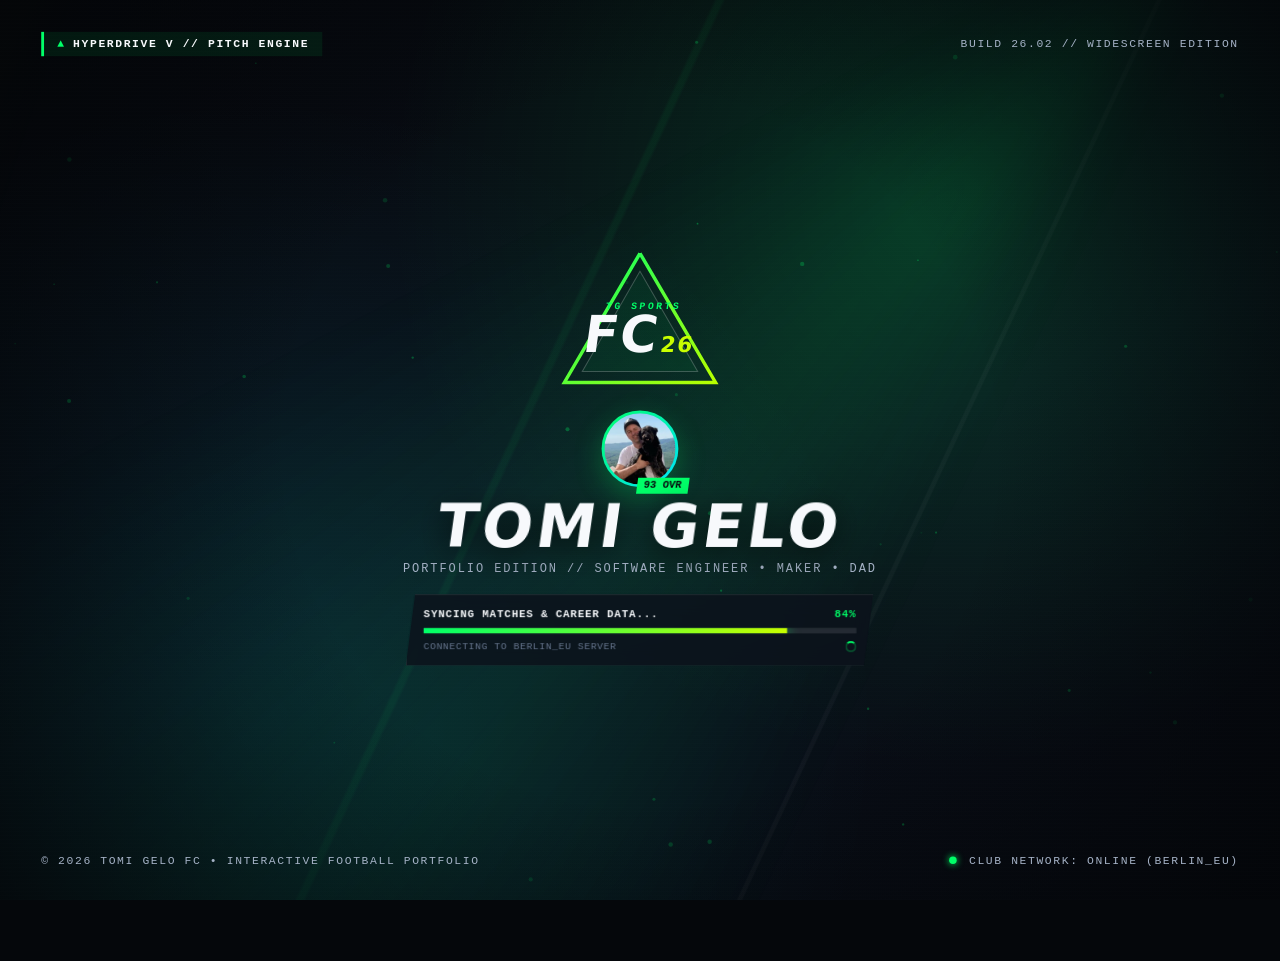
==== commit 561b12e0: "feat(projects-kickoff): redesign Kick-Off tab as Bento mosaic and sync theme picker" ====
--- a/src/index.html
+++ b/src/index.html
@@ -33,8 +33,8 @@
     <meta name="twitter:image" content="https://tomigelo.com/og-image.webp">
     <meta name="twitter:image:alt" content="Portrait of Tomi Gelo">
 
-    <link rel="stylesheet" href="styles.css?v=tgfc23">
-    <script defer src="script.js?v=tgfc23"></script>
+    <link rel="stylesheet" href="styles.css?v=tgfc24">
+    <script defer src="script.js?v=tgfc24"></script>
     <!-- 3D pitch stage scripts disabled while Central Hub displays manager avatar view; uncomment to re-enable:
     <script defer src="three.min.js?v=tgfc21"></script>
     <script defer src="eafc-trio-3d.js?v=tgfc21"></script>
@@ -261,8 +261,8 @@
             </div>
 
             <div class="settings-section">
-                <div class="settings-section-label">CENTRAL HUB // BENTO THEME</div>
-                <div class="settings-theme-group" role="radiogroup" aria-label="Central Hub Bento Theme">
+                <div class="settings-section-label">BENTO CONTRAST THEME</div>
+                <div class="settings-theme-group" role="radiogroup" aria-label="Bento Contrast Theme">
                     <button type="button" role="radio" aria-checked="true" tabindex="0" class="settings-theme-option active" data-bento-theme-option="pop">
                         <span class="theme-swatches" aria-hidden="true">
                             <span class="sw-chalk"></span>
@@ -481,15 +481,15 @@
                 <button type="button" class="bumper-btn" id="projects-rb-btn" title="Next Tab (E or RB)">RB / E</button>
             </div>
 
-            <!-- SUB-VIEW 1: KICK OFF / CLUB & MATCH SELECTOR -->
-            <div id="projects-view-kickoff" class="submode-view active">
-                <div class="kickoff-widescreen-layout">
-
-                    <!-- Left Column: Playable Project Club Roster (Placeholders) -->
-                    <div class="kickoff-roster-panel">
-                        <div class="panel-header-strip">
-                            <span>SELECT PROJECT CLUB</span>
-                            <span class="panel-counter" id="club-counter-label">CLUB 01 / 03</span>
+            <!-- SUB-VIEW 1: KICK OFF / CLUB & MATCH SELECTOR (ASYMMETRIC BENTO MOSAIC) -->
+            <div id="projects-view-kickoff" class="submode-view active" data-bento-theme="pop">
+                <div class="kickoff-bento-grid">
+
+                    <!-- TILE A (LEFT COLUMN): PROJECT ROSTER SELECTOR -->
+                    <aside class="bento-tile kickoff-tile-roster" aria-label="Project Club Roster">
+                        <div class="bento-tile-head kickoff-roster-head">
+                            <span class="bento-eyebrow">SELECT PROJECT CLUB</span>
+                            <span class="bento-pill kickoff-counter-pill" id="club-counter-label">CLUB 01 / 03</span>
                         </div>
 
                         <div class="club-selector-list" role="listbox" aria-label="Project Clubs">
@@ -498,9 +498,12 @@
                                 <div class="club-select-meta">
                                     <span class="club-league-tag">LEAGUE 01 // AI &amp; ANALYTICS (PLACEHOLDER)</span>
                                     <strong class="club-select-name">PROJECT ALPHA FC</strong>
-                                    <span class="club-select-stars">★★★★★ &bull; 92 OVR</span>
-                                </div>
-                                <span class="club-select-chevron">▶</span>
+                                    <div class="club-select-bottom">
+                                        <span class="club-select-stars">★★★★★</span>
+                                        <span class="club-select-ovr">92 OVR</span>
+                                    </div>
+                                </div>
+                                <span class="club-select-chevron" aria-hidden="true">▶</span>
                             </button>
 
                             <button type="button" class="club-select-card" data-club-index="1" role="option" aria-selected="false">
@@ -508,9 +511,12 @@
                                 <div class="club-select-meta">
                                     <span class="club-league-tag">LEAGUE 02 // CONSUMER &amp; AUDIO (PLACEHOLDER)</span>
                                     <strong class="club-select-name">PROJECT BETA UNITED</strong>
-                                    <span class="club-select-stars">★★★★☆ &bull; 89 OVR</span>
-                                </div>
-                                <span class="club-select-chevron">▶</span>
+                                    <div class="club-select-bottom">
+                                        <span class="club-select-stars">★★★★☆</span>
+                                        <span class="club-select-ovr">89 OVR</span>
+                                    </div>
+                                </div>
+                                <span class="club-select-chevron" aria-hidden="true">▶</span>
                             </button>
 
                             <button type="button" class="club-select-card" data-club-index="2" role="option" aria-selected="false">
@@ -518,83 +524,155 @@
                                 <div class="club-select-meta">
                                     <span class="club-league-tag">LEAGUE 03 // OPEN SOURCE &amp; DATA (PLACEHOLDER)</span>
                                     <strong class="club-select-name">PROJECT GAMMA ATHLETIC</strong>
-                                    <span class="club-select-stars">★★★★★ &bull; 94 OVR</span>
-                                </div>
-                                <span class="club-select-chevron">▶</span>
+                                    <div class="club-select-bottom">
+                                        <span class="club-select-stars">★★★★★</span>
+                                        <span class="club-select-ovr">94 OVR</span>
+                                    </div>
+                                </div>
+                                <span class="club-select-chevron" aria-hidden="true">▶</span>
                             </button>
                         </div>
-                    </div>
-
-                    <!-- Center/Right Column: Club Rating & Match Preview Inspector -->
-                    <div class="kickoff-preview-panel">
-                        <div class="panel-header-strip">
-                            <span id="preview-club-league">LEAGUE 01 // AI &amp; ANALYTICS (PLACEHOLDER)</span>
+
+                        <div class="kickoff-roster-foot" aria-hidden="true">
+                            <span class="kickoff-key-hint"><kbd>W/S</kbd> SELECT</span>
+                            <span class="kickoff-hint-sep">&bull;</span>
+                            <span class="kickoff-key-hint"><kbd>Q/E</kbd> TAB</span>
+                        </div>
+                    </aside>
+
+                    <!-- TILE B (CENTER-TOP): HERO CLUB SPOTLIGHT -->
+                    <article class="bento-tile kickoff-tile-hero" aria-label="Selected Project Spotlight">
+                        <div class="kickoff-corner-slash" aria-hidden="true"></div>
+
+                        <div class="bento-tile-head kickoff-hero-head">
+                            <span id="preview-club-league" class="bento-pill kickoff-league-pill">LEAGUE 01 // AI &amp; ANALYTICS (PLACEHOLDER)</span>
+                            <span class="bento-pill kickoff-status-pill">FIRST TEAM PLACEHOLDER</span>
+                        </div>
+
+                        <div class="kickoff-hero-stage">
+                            <div class="kickoff-hero-identity">
+                                <h2 id="preview-club-name" class="kickoff-hero-name" aria-label="PROJECT ALPHA FC">
+                                    <span id="preview-club-name-primary" class="kickoff-name-solid">PROJECT ALPHA</span>
+                                    <span id="preview-club-name-outline" class="kickoff-name-outline">FC</span>
+                                </h2>
+                            </div>
+                            <div class="kickoff-hero-crest-wrap">
+                                <span id="preview-club-watermark" class="kickoff-hero-watermark" aria-hidden="true">P1</span>
+                                <div id="preview-club-crest" class="club-crest-giant crest-volt">P1</div>
+                            </div>
+                        </div>
+
+                        <p id="preview-club-desc" class="kickoff-hero-desc">
+                            Placeholder description for Project 01. In Iteration 2, this slot will connect to your real project data, live deployment URLs, and architecture telemetry.
+                        </p>
+                    </article>
+
+                    <!-- TILE C (RIGHT-TOP): ELECTRIC VIOLET MATCHDAY RATING DIAL -->
+                    <article class="bento-tile kickoff-tile-rating" aria-label="Matchday Rating Dial">
+                        <svg class="kickoff-dial-bg" viewBox="0 0 320 180" aria-hidden="true">
+                            <circle cx="160" cy="148" r="122" fill="none" stroke="currentColor" stroke-width="1.5" stroke-dasharray="2 7" opacity="0.36"/>
+                            <circle cx="160" cy="148" r="94" fill="none" stroke="currentColor" stroke-width="1" stroke-dasharray="1 6" opacity="0.26"/>
+                            <path d="M 34 148 A 126 126 0 0 1 286 148" fill="none" stroke="currentColor" stroke-width="2.2" opacity="0.24"/>
+                            <polygon points="160,34 154,50 166,50" fill="currentColor" opacity="0.88"/>
+                        </svg>
+
+                        <div class="bento-tile-head">
+                            <span class="bento-eyebrow">MATCHDAY RATING</span>
+                            <span class="bento-micro-code">CLUB // OVR</span>
+                        </div>
+
+                        <div class="kickoff-rating-stage">
+                            <strong id="preview-club-ovr" class="kickoff-rating-ovr">92 OVR</strong>
+                            <span id="preview-club-stars" class="kickoff-rating-stars" aria-label="5 out of 5 stars">★★★★★</span>
+                        </div>
+
+                        <div class="kickoff-stadium-pill">
                             <span>STADIUM // CLOUD PRODUCTION ARENA</span>
                         </div>
-
-                        <div class="club-inspector-body">
-                            <div class="club-inspector-hero">
-                                <div id="preview-club-crest" class="club-crest-giant crest-volt">P1</div>
-                                <div class="club-inspector-title-block">
-                                    <div class="inspector-badges">
-                                        <span id="preview-club-ovr" class="inspector-ovr-badge">92 OVR</span>
-                                        <span id="preview-club-stars" class="inspector-stars">★★★★★</span>
-                                        <span class="inspector-status-pill">FIRST TEAM PLACEHOLDER</span>
-                                    </div>
-                                    <h2 id="preview-club-name" class="inspector-club-name">PROJECT ALPHA FC</h2>
-                                    <p id="preview-club-desc" class="inspector-club-desc">
-                                        Placeholder description for Project 01. In Iteration 2, this slot will connect to your real project data, live deployment URLs, and architecture telemetry.
-                                    </p>
-                                </div>
-                            </div>
-
-                            <!-- Three-Column ATT / MID / DEF Rating Bar -->
-                            <div class="fc-triad-ratings">
-                                <div class="triad-stat-box">
-                                    <span class="triad-label">ATT // FRONTEND &amp; UX</span>
-                                    <strong id="preview-club-att" class="triad-value">94</strong>
-                                    <div class="triad-bar"><div id="preview-bar-att" class="triad-fill" style="width: 94%;"></div></div>
-                                </div>
-                                <div class="triad-stat-box">
-                                    <span class="triad-label">MID // ENGINE &amp; API</span>
-                                    <strong id="preview-club-mid" class="triad-value">92</strong>
-                                    <div class="triad-bar"><div id="preview-bar-mid" class="triad-fill" style="width: 92%;"></div></div>
-                                </div>
-                                <div class="triad-stat-box">
-                                    <span class="triad-label">DEF // INFRA &amp; SCALE</span>
-                                    <strong id="preview-club-def" class="triad-value">90</strong>
-                                    <div class="triad-bar"><div id="preview-bar-def" class="triad-fill" style="width: 90%;"></div></div>
-                                </div>
-                            </div>
-
-                            <!-- Match Specs / Kit Tags -->
-                            <div class="club-match-facts">
-                                <div class="fact-tile">
-                                    <span class="fact-label">TACTICAL FORMATION</span>
-                                    <strong id="preview-club-formation" class="fact-val">4-3-3 ATTACKING</strong>
-                                </div>
-                                <div class="fact-tile">
-                                    <span class="fact-label">KEY TECH PLAYSTYLE</span>
-                                    <strong id="preview-club-stack" class="fact-val">AUTONOMOUS AGENTS // PLACEHOLDER</strong>
-                                </div>
-                                <div class="fact-tile">
-                                    <span class="fact-label">RELEASE SEASON</span>
-                                    <strong id="preview-club-season" class="fact-val">2026 SEASON</strong>
-                                </div>
-                            </div>
-
-                            <div class="club-inspector-actions">
-                                <a id="preview-club-link" href="#projects" class="fc-btn-primary">
-                                    <span class="controller-key-badge key-a">A</span>
-                                    <span>KICK OFF // LAUNCH PROJECT (PLACEHOLDER)</span>
-                                </a>
-                                <button type="button" class="fc-btn-secondary" data-back-to-hub>
-                                    <span class="controller-key-badge key-b">B</span>
-                                    <span>BACK TO MAIN MENU</span>
-                                </button>
-                            </div>
-                        </div>
-                    </div>
+                    </article>
+
+                    <!-- TILE D (CENTER-BOTTOM): VERTICAL PILL-BAR TRIAD RATINGS -->
+                    <article class="bento-tile kickoff-tile-triad" aria-label="Squad Triad Telemetry">
+                        <div class="bento-tile-head kickoff-triad-head">
+                            <span class="bento-eyebrow">SQUAD TELEMETRY</span>
+                            <span class="bento-micro-code">ATT &bull; MID &bull; DEF</span>
+                        </div>
+
+                        <div class="kickoff-triad-columns">
+                            <div class="kickoff-pill-col kickoff-pill-att">
+                                <div class="kickoff-pill-track" aria-hidden="true">
+                                    <div id="preview-bar-att" class="kickoff-pill-fill" style="height: 94%;"></div>
+                                </div>
+                                <div class="kickoff-pill-meta">
+                                    <strong id="preview-club-att" class="kickoff-pill-value">94</strong>
+                                    <span class="kickoff-pill-code">ATT</span>
+                                    <span class="kickoff-pill-label">FRONTEND &amp; UX</span>
+                                </div>
+                            </div>
+
+                            <div class="kickoff-pill-col kickoff-pill-mid">
+                                <div class="kickoff-pill-track" aria-hidden="true">
+                                    <div id="preview-bar-mid" class="kickoff-pill-fill" style="height: 92%;"></div>
+                                </div>
+                                <div class="kickoff-pill-meta">
+                                    <strong id="preview-club-mid" class="kickoff-pill-value">92</strong>
+                                    <span class="kickoff-pill-code">MID</span>
+                                    <span class="kickoff-pill-label">ENGINE &amp; API</span>
+                                </div>
+                            </div>
+
+                            <div class="kickoff-pill-col kickoff-pill-def">
+                                <div class="kickoff-pill-track" aria-hidden="true">
+                                    <div id="preview-bar-def" class="kickoff-pill-fill" style="height: 90%;"></div>
+                                </div>
+                                <div class="kickoff-pill-meta">
+                                    <strong id="preview-club-def" class="kickoff-pill-value">90</strong>
+                                    <span class="kickoff-pill-code">DEF</span>
+                                    <span class="kickoff-pill-label">INFRA &amp; SCALE</span>
+                                </div>
+                            </div>
+                        </div>
+                    </article>
+
+                    <!-- TILE E (RIGHT-MIDDLE): ACID VOLT-LIME MATCH SPECS -->
+                    <article class="bento-tile kickoff-tile-specs" aria-label="Match Specifications">
+                        <div class="kickoff-specs-corner" aria-hidden="true"></div>
+
+                        <div class="bento-tile-head">
+                            <span class="bento-eyebrow">TACTICAL FORMATION</span>
+                            <span id="preview-club-season" class="bento-pill kickoff-season-pill" title="Release Season">2026 SEASON</span>
+                        </div>
+
+                        <div class="kickoff-formation-row">
+                            <strong id="preview-club-formation" class="kickoff-formation-value">4-3-3 ATTACKING</strong>
+                        </div>
+
+                        <div class="kickoff-specs-divider" aria-hidden="true"></div>
+
+                        <div class="kickoff-stack-split">
+                            <span class="kickoff-stack-key">KEY TECH PLAYSTYLE</span>
+                            <strong id="preview-club-stack" class="kickoff-stack-val">AUTONOMOUS AGENTS // PLACEHOLDER</strong>
+                        </div>
+                    </article>
+
+                    <!-- TILE F (RIGHT-BOTTOM): BUBBLEGUM PINK ACTIONS CARD -->
+                    <article class="bento-tile kickoff-tile-actions" aria-label="Kick Off Actions">
+                        <div class="bento-tile-head">
+                            <span class="bento-eyebrow">MATCHDAY ACTIONS</span>
+                            <span class="bento-micro-code">A / B</span>
+                        </div>
+
+                        <div class="kickoff-actions-stack">
+                            <a id="preview-club-link" href="#projects" class="fc-btn-primary kickoff-btn-launch">
+                                <span class="controller-key-badge key-a">A</span>
+                                <span>KICK OFF // LAUNCH PROJECT (PLACEHOLDER)</span>
+                            </a>
+                            <button type="button" class="fc-btn-secondary kickoff-btn-back" data-back-to-hub>
+                                <span class="controller-key-badge key-b">B</span>
+                                <span>BACK TO MAIN MENU</span>
+                            </button>
+                        </div>
+                    </article>
 
                 </div>
             </div>
--- a/src/styles.css
+++ b/src/styles.css
@@ -1846,17 +1846,7 @@
     flex-direction: column;
 }
 
-/* Projects Kick-Off Layout */
-.kickoff-widescreen-layout {
-    display: grid;
-    grid-template-columns: 420px 1fr;
-    gap: 28px;
-    flex: 1;
-    min-height: 0;
-}
-
-.kickoff-roster-panel,
-.kickoff-preview-panel,
+/* Shared Panel Surfaces (Pitch, Career, Transfers) */
 .career-panel,
 .pitch-board-container,
 .career-transfers-panel {
@@ -1891,217 +1881,940 @@
     color: var(--fc-hyper-green);
 }
 
-.club-selector-list {
-    padding: 16px;
+/* ==========================================================================
+   4B. PROJECTS KICK-OFF ASYMMETRIC BENTO MOSAIC (#projects-view-kickoff ONLY)
+   ========================================================================== */
+#projects-view-kickoff {
+    /* POP CONTRAST THEME (DEFAULT) */
+    --bento-radius: 16px;
+    --bento-shadow: 0 14px 32px rgba(0, 0, 0, 0.36);
+
+    /* Tile A: Roster Selector */
+    --koff-roster-bg: linear-gradient(165deg, #ffffff 0%, #f4f2ec 100%);
+    --koff-roster-border: rgba(255, 255, 255, 0.92);
+    --koff-roster-ink: #090d14;
+    --koff-roster-muted: #374151;
+    --koff-roster-divider: rgba(9, 13, 20, 0.13);
+    --koff-counter-bg: #090d14;
+    --koff-counter-ink: #d9ff32;
+    --koff-card-bg: #ffffff;
+    --koff-card-border: rgba(9, 13, 20, 0.14);
+    --koff-card-hover-bg: #faf8f2;
+    --koff-card-hover-border: #5233e8;
+    --koff-card-left-bar: transparent;
+    --koff-card-league-ink: #4b5563;
+    --koff-card-stars-ink: #7c4a00;
+    --koff-card-ovr-bg: #eae7de;
+    --koff-card-ovr-ink: #090d14;
+    --koff-card-chevron-ink: #5233e8;
+    --koff-card-active-bg: #090d14;
+    --koff-card-active-border: #5233e8;
+    --koff-card-active-left: #d9ff32;
+    --koff-card-active-ink: #ffffff;
+    --koff-card-active-league: #b6c3d6;
+    --koff-card-active-stars: #f5c451;
+    --koff-card-active-ovr-bg: #d9ff32;
+    --koff-card-active-ovr-ink: #090d14;
+    --koff-card-active-chevron: #d9ff32;
+    --koff-kbd-bg: #090d14;
+    --koff-kbd-ink: #d9ff32;
+    --koff-focus-ring: #5233e8;
+
+    /* Tile B: Hero Club Spotlight */
+    --koff-hero-bg: linear-gradient(155deg, #ffffff 0%, #f3f1eb 100%);
+    --koff-hero-border: rgba(255, 255, 255, 0.92);
+    --koff-hero-ink: #090d14;
+    --koff-hero-muted: #364152;
+    --koff-hero-stroke: #090d14;
+    --koff-hero-outline-fill: rgba(9, 13, 20, 0.05);
+    --koff-hero-watermark: rgba(9, 13, 20, 0.085);
+    --koff-hero-league-bg: #090d14;
+    --koff-hero-league-ink: #d9ff32;
+    --koff-hero-status-bg: #e5e2d8;
+    --koff-hero-status-ink: #1a2230;
+    --koff-hero-slash-1: rgba(82, 51, 232, 0.16);
+    --koff-hero-slash-2: rgba(255, 134, 223, 0.34);
+
+    /* Tile C: Matchday Rating Dial */
+    --koff-rating-bg: linear-gradient(155deg, #6444fa 0%, #5233e8 100%);
+    --koff-rating-border: rgba(212, 200, 255, 0.45);
+    --koff-rating-ink: #ffffff;
+    --koff-rating-eyebrow: rgba(255, 255, 255, 0.94);
+    --koff-rating-dial: rgba(255, 255, 255, 0.9);
+    --koff-rating-stars-bg: #0f0a26;
+    --koff-rating-stars-ink: #f5c451;
+    --koff-rating-stadium-bg: #0f0a26;
+    --koff-rating-stadium-ink: #ffffff;
+
+    /* Tile D: Vertical Pill-Bar Triad Ratings */
+    --koff-triad-bg: linear-gradient(160deg, #ffffff 0%, #f1edff 100%);
+    --koff-triad-border: rgba(255, 255, 255, 0.92);
+    --koff-triad-ink: #090d14;
+    --koff-triad-accent: #3e24b8;
+    --koff-triad-muted: #364152;
+    --koff-triad-track: rgba(82, 51, 232, 0.08);
+    --koff-triad-track-border: rgba(82, 51, 232, 0.16);
+    --koff-bar-att: linear-gradient(180deg, #b8ff6b 0%, #44dc7e 100%);
+    --koff-bar-mid: linear-gradient(180deg, #8b72ff 0%, #5233e8 100%);
+    --koff-bar-def: linear-gradient(180deg, #ffb8ed 0%, #ff77d8 100%);
+
+    /* Tile E: Acid Volt-Lime Match Specs */
+    --koff-specs-bg: linear-gradient(160deg, #e1ff4a 0%, #c8ff00 100%);
+    --koff-specs-border: rgba(236, 255, 145, 0.88);
+    --koff-specs-ink: #090d14;
+    --koff-specs-muted: #1e2812;
+    --koff-specs-corner: rgba(255, 255, 255, 0.36);
+    --koff-specs-badge-bg: #090d14;
+    --koff-specs-badge-ink: #d9ff32;
+    --koff-specs-divider: #090d14;
+    --koff-specs-key-bg: #090d14;
+    --koff-specs-key-ink: #d9ff32;
+    --koff-specs-val-bg: rgba(9, 13, 20, 0.09);
+    --koff-specs-val-border: #090d14;
+
+    /* Tile F: Bubblegum Pink Actions Card */
+    --koff-actions-bg: linear-gradient(155deg, #ffa4e7 0%, #ff86df 100%);
+    --koff-actions-border: rgba(255, 212, 245, 0.88);
+    --koff-actions-ink: #090d14;
+    --koff-actions-muted: #2a1026;
+    --koff-launch-bg: #090d14;
+    --koff-launch-ink: #ffffff;
+    --koff-launch-hover-bg: #1c1538;
+    --koff-launch-key-bg: #d9ff32;
+    --koff-launch-key-ink: #090d14;
+    --koff-back-bg: #ffffff;
+    --koff-back-ink: #090d14;
+    --koff-back-border: #090d14;
+    --koff-back-hover-bg: #f3f1eb;
+    --koff-back-key-bg: #c4182b;
+    --koff-back-key-ink: #ffffff;
+}
+
+#projects-view-kickoff[data-bento-theme="dark"] {
+    --bento-shadow: 0 16px 36px rgba(0, 0, 0, 0.56);
+
+    /* Tile A: Roster Selector (Dark) */
+    --koff-roster-bg: linear-gradient(165deg, #151f33 0%, #0f1624 100%);
+    --koff-roster-border: rgba(255, 255, 255, 0.16);
+    --koff-roster-ink: #f7f9fc;
+    --koff-roster-muted: #b6c3d6;
+    --koff-roster-divider: rgba(255, 255, 255, 0.12);
+    --koff-counter-bg: #c8ff00;
+    --koff-counter-ink: #090d14;
+    --koff-card-bg: #172237;
+    --koff-card-border: rgba(255, 255, 255, 0.13);
+    --koff-card-hover-bg: #1e2d48;
+    --koff-card-hover-border: #00e5ff;
+    --koff-card-left-bar: transparent;
+    --koff-card-league-ink: #b6c3d6;
+    --koff-card-stars-ink: #f5c451;
+    --koff-card-ovr-bg: #22304a;
+    --koff-card-ovr-ink: #c8ff00;
+    --koff-card-chevron-ink: #00e5ff;
+    --koff-card-active-bg: #142a26;
+    --koff-card-active-border: #00ff68;
+    --koff-card-active-left: #c8ff00;
+    --koff-card-active-ink: #ffffff;
+    --koff-card-active-league: #c5d3e3;
+    --koff-card-active-stars: #f5c451;
+    --koff-card-active-ovr-bg: #c8ff00;
+    --koff-card-active-ovr-ink: #090d14;
+    --koff-card-active-chevron: #00ff68;
+    --koff-kbd-bg: #1c2840;
+    --koff-kbd-ink: #c8ff00;
+    --koff-focus-ring: #c8ff00;
+
+    /* Tile B: Hero Club Spotlight (Dark) */
+    --koff-hero-bg: linear-gradient(155deg, #131c2e 0%, #0f1624 100%);
+    --koff-hero-border: rgba(200, 255, 0, 0.34);
+    --koff-hero-ink: #f7f9fc;
+    --koff-hero-muted: #b6c3d6;
+    --koff-hero-stroke: #c8ff00;
+    --koff-hero-outline-fill: rgba(200, 255, 0, 0.12);
+    --koff-hero-watermark: rgba(200, 255, 0, 0.1);
+    --koff-hero-league-bg: #c8ff00;
+    --koff-hero-league-ink: #090d14;
+    --koff-hero-status-bg: #1c2840;
+    --koff-hero-status-ink: #c8ff00;
+    --koff-hero-slash-1: rgba(0, 229, 255, 0.14);
+    --koff-hero-slash-2: rgba(200, 255, 0, 0.2);
+
+    /* Tile C: Matchday Rating Dial (Dark) */
+    --koff-rating-bg: linear-gradient(155deg, #1b183d 0%, #12152b 100%);
+    --koff-rating-border: rgba(155, 130, 255, 0.44);
+    --koff-rating-ink: #f7f9fc;
+    --koff-rating-eyebrow: #c4b5fd;
+    --koff-rating-dial: rgba(167, 139, 250, 0.72);
+    --koff-rating-stars-bg: #241e4d;
+    --koff-rating-stars-ink: #f5c451;
+    --koff-rating-stadium-bg: #241e4d;
+    --koff-rating-stadium-ink: #f3efff;
+
+    /* Tile D: Vertical Pill-Bar Triad Ratings (Dark) */
+    --koff-triad-bg: linear-gradient(160deg, #112030 0%, #0d1624 100%);
+    --koff-triad-border: rgba(0, 229, 255, 0.36);
+    --koff-triad-ink: #f7f9fc;
+    --koff-triad-accent: #00e5ff;
+    --koff-triad-muted: #b6c3d6;
+    --koff-triad-track: rgba(0, 229, 255, 0.08);
+    --koff-triad-track-border: rgba(0, 229, 255, 0.22);
+    --koff-bar-att: linear-gradient(180deg, #00ff68 0%, #00b85c 100%);
+    --koff-bar-mid: linear-gradient(180deg, #00e5ff 0%, #0088cc 100%);
+    --koff-bar-def: linear-gradient(180deg, #c8ff00 0%, #86b300 100%);
+
+    /* Tile E: Acid Volt-Lime Match Specs (Dark) */
+    --koff-specs-bg: linear-gradient(160deg, #142330 0%, #0f1924 100%);
+    --koff-specs-border: rgba(200, 255, 0, 0.42);
+    --koff-specs-ink: #f7f9fc;
+    --koff-specs-muted: #b6c3d6;
+    --koff-specs-corner: rgba(200, 255, 0, 0.14);
+    --koff-specs-badge-bg: #c8ff00;
+    --koff-specs-badge-ink: #090d14;
+    --koff-specs-divider: rgba(200, 255, 0, 0.45);
+    --koff-specs-key-bg: #c8ff00;
+    --koff-specs-key-ink: #090d14;
+    --koff-specs-val-bg: #1b2938;
+    --koff-specs-val-border: rgba(200, 255, 0, 0.38);
+
+    /* Tile F: Bubblegum Pink Actions Card (Dark) */
+    --koff-actions-bg: linear-gradient(155deg, #1f1730 0%, #151426 100%);
+    --koff-actions-border: rgba(255, 143, 225, 0.45);
+    --koff-actions-ink: #f7f9fc;
+    --koff-actions-muted: #f3c5eb;
+    --koff-launch-bg: #c8ff00;
+    --koff-launch-ink: #090d14;
+    --koff-launch-hover-bg: #d9ff32;
+    --koff-launch-key-bg: #090d14;
+    --koff-launch-key-ink: #c8ff00;
+    --koff-back-bg: #1e283c;
+    --koff-back-ink: #f7f9fc;
+    --koff-back-border: rgba(255, 143, 225, 0.55);
+    --koff-back-hover-bg: #29354d;
+    --koff-back-key-bg: #c4182b;
+    --koff-back-key-ink: #ffffff;
+}
+
+#projects-view-kickoff .kickoff-bento-grid {
+    display: grid;
+    grid-template-columns: 0.88fr 1.12fr 1fr;
+    grid-template-rows: minmax(0, 34fr) minmax(0, 17fr) minmax(0, 17fr) minmax(0, 32fr);
+    gap: 14px;
+    flex: 1;
+    min-height: 0;
+}
+
+#projects-view-kickoff .bento-tile {
+    position: relative;
+    border-radius: var(--bento-radius);
+    padding: 16px 18px;
     display: flex;
     flex-direction: column;
-    gap: 12px;
+    justify-content: space-between;
+    min-width: 0;
+    min-height: 0;
+    overflow: hidden;
+    box-shadow: var(--bento-shadow);
+    transition: transform 0.2s var(--ease-out-expo), box-shadow 0.2s ease, border-color 0.2s ease;
+}
+
+#projects-view-kickoff .bento-tile-head {
+    position: relative;
+    z-index: 2;
+    display: flex;
+    align-items: center;
+    justify-content: space-between;
+    gap: 8px;
+    flex-shrink: 0;
+}
+
+#projects-view-kickoff .bento-eyebrow,
+#projects-view-kickoff .bento-micro-code {
+    font-family: var(--font-mono);
+    font-size: 0.65rem;
+    font-weight: 900;
+    letter-spacing: 0.13em;
+    text-transform: uppercase;
+}
+
+#projects-view-kickoff .bento-pill {
+    font-family: var(--font-mono);
+    font-size: 0.6rem;
+    font-weight: 900;
+    letter-spacing: 0.09em;
+    padding: 4px 9px;
+    border-radius: 999px;
+    white-space: nowrap;
+}
+
+/* TILE A: ROSTER SELECTOR (LEFT COLUMN) */
+#projects-view-kickoff .kickoff-tile-roster {
+    grid-column: 1;
+    grid-row: 1 / 5;
+    background: var(--koff-roster-bg);
+    border: 1.5px solid var(--koff-roster-border);
+    color: var(--koff-roster-ink);
+    gap: 10px;
+}
+
+#projects-view-kickoff .kickoff-roster-head {
+    padding-bottom: 8px;
+    border-bottom: 1px solid var(--koff-roster-divider);
+}
+
+#projects-view-kickoff .kickoff-counter-pill {
+    background: var(--koff-counter-bg);
+    color: var(--koff-counter-ink);
+}
+
+#projects-view-kickoff .club-selector-list {
+    display: flex;
+    flex-direction: column;
+    justify-content: center;
+    gap: 10px;
     flex: 1;
-}
-
-.club-select-card {
+    min-height: 0;
+}
+
+#projects-view-kickoff .club-select-card {
     appearance: none;
     width: 100%;
     text-align: left;
-    background: rgba(255, 255, 255, 0.03);
-    border: 1px solid var(--fc-border-subtle);
-    border-left: 4px solid transparent;
-    padding: 16px;
-    display: flex;
-    align-items: center;
-    gap: 14px;
-    color: var(--fc-text-white);
+    border-radius: 12px;
+    padding: 13px 14px;
+    background: var(--koff-card-bg);
+    border: 1.5px solid var(--koff-card-border);
+    border-left: 4px solid var(--koff-card-left-bar);
+    color: var(--koff-roster-ink);
+    display: flex;
+    align-items: center;
+    gap: 12px;
+    min-width: 0;
     cursor: pointer;
-    transition: all 0.16s ease;
-}
-
-.club-select-card:hover,
-.club-select-card.active {
-    background: rgba(0, 255, 104, 0.11);
-    border-color: rgba(0, 255, 104, 0.45);
-    border-left-color: var(--fc-hyper-green);
-    transform: translateX(6px);
-}
-
-.club-select-meta {
+    transition: transform 0.16s ease, border-color 0.16s ease, background-color 0.16s ease, box-shadow 0.16s ease;
+}
+
+#projects-view-kickoff .club-select-card:hover {
+    background: var(--koff-card-hover-bg);
+    border-color: var(--koff-card-hover-border);
+    transform: translateX(3px);
+}
+
+#projects-view-kickoff .club-select-card:focus-visible {
+    outline: 2px solid var(--koff-focus-ring);
+    outline-offset: 2px;
+}
+
+#projects-view-kickoff .club-select-card.active {
+    background: var(--koff-card-active-bg);
+    border-color: var(--koff-card-active-border);
+    border-left-color: var(--koff-card-active-left);
+    color: var(--koff-card-active-ink);
+    transform: translateX(4px);
+    box-shadow: 0 10px 22px rgba(0, 0, 0, 0.22);
+}
+
+#projects-view-kickoff .club-crest-hex {
+    width: 48px;
+    height: 48px;
+    border-radius: 12px;
+    clip-path: none;
+    font-size: 1.25rem;
+    box-shadow: inset 0 0 0 1.5px rgba(5, 8, 12, 0.18);
+}
+
+#projects-view-kickoff .club-select-meta {
     flex: 1;
+    min-width: 0;
     display: flex;
     flex-direction: column;
     gap: 3px;
 }
 
-.club-league-tag {
+#projects-view-kickoff .club-league-tag {
+    font-family: var(--font-mono);
+    font-size: 0.58rem;
+    font-weight: 800;
+    letter-spacing: 0.08em;
+    color: var(--koff-card-league-ink);
+    line-height: 1.25;
+}
+
+#projects-view-kickoff .club-select-card.active .club-league-tag {
+    color: var(--koff-card-active-league);
+}
+
+#projects-view-kickoff .club-select-name {
+    font-family: var(--font-display);
+    font-size: clamp(1.18rem, 1.45vw, 1.42rem);
+    letter-spacing: 0.03em;
+    line-height: 1.05;
+}
+
+#projects-view-kickoff .club-select-bottom {
+    display: flex;
+    align-items: center;
+    gap: 8px;
+    margin-top: 2px;
+    flex-wrap: wrap;
+}
+
+#projects-view-kickoff .club-select-stars {
+    font-family: var(--font-mono);
+    font-size: 0.7rem;
+    font-weight: 800;
+    color: var(--koff-card-stars-ink);
+    letter-spacing: 0.04em;
+}
+
+#projects-view-kickoff .club-select-card.active .club-select-stars {
+    color: var(--koff-card-active-stars);
+}
+
+#projects-view-kickoff .club-select-ovr {
+    font-family: var(--font-mono);
+    font-size: 0.6rem;
+    font-weight: 900;
+    padding: 2px 7px;
+    border-radius: 999px;
+    background: var(--koff-card-ovr-bg);
+    color: var(--koff-card-ovr-ink);
+    letter-spacing: 0.06em;
+}
+
+#projects-view-kickoff .club-select-card.active .club-select-ovr {
+    background: var(--koff-card-active-ovr-bg);
+    color: var(--koff-card-active-ovr-ink);
+}
+
+#projects-view-kickoff .club-select-chevron {
+    color: var(--koff-card-chevron-ink);
+    font-size: 0.85rem;
+    opacity: 0.72;
+    flex-shrink: 0;
+    transition: transform 0.16s ease, opacity 0.16s ease;
+}
+
+#projects-view-kickoff .club-select-card.active .club-select-chevron {
+    color: var(--koff-card-active-chevron);
+    opacity: 1;
+    transform: translateX(2px);
+}
+
+#projects-view-kickoff .kickoff-roster-foot {
+    display: flex;
+    align-items: center;
+    justify-content: center;
+    gap: 10px;
+    padding-top: 8px;
+    border-top: 1px solid var(--koff-roster-divider);
     font-family: var(--font-mono);
     font-size: 0.62rem;
-    color: var(--fc-text-muted);
-    letter-spacing: 0.1em;
-}
-
-.club-select-name {
+    font-weight: 800;
+    letter-spacing: 0.09em;
+    color: var(--koff-roster-muted);
+    flex-shrink: 0;
+}
+
+#projects-view-kickoff .kickoff-roster-foot kbd {
+    display: inline-block;
+    padding: 2px 6px;
+    border-radius: 5px;
+    background: var(--koff-kbd-bg);
+    color: var(--koff-kbd-ink);
+    font-family: var(--font-mono);
+    font-size: 0.6rem;
+    font-weight: 900;
+    margin-right: 4px;
+}
+
+/* TILE B: HERO CLUB SPOTLIGHT (CENTER-TOP) */
+#projects-view-kickoff .kickoff-tile-hero {
+    grid-column: 2;
+    grid-row: 1 / 3;
+    background: var(--koff-hero-bg);
+    border: 1.5px solid var(--koff-hero-border);
+    color: var(--koff-hero-ink);
+    gap: 10px;
+}
+
+#projects-view-kickoff .kickoff-corner-slash {
+    position: absolute;
+    top: 0;
+    right: 0;
+    width: 136px;
+    height: 136px;
+    background: linear-gradient(
+        135deg,
+        transparent 50%,
+        var(--koff-hero-slash-1) 50%,
+        var(--koff-hero-slash-1) 75%,
+        var(--koff-hero-slash-2) 75%
+    );
+    pointer-events: none;
+    z-index: 0;
+}
+
+#projects-view-kickoff .kickoff-hero-head {
+    flex-wrap: wrap;
+}
+
+#projects-view-kickoff .kickoff-league-pill {
+    background: var(--koff-hero-league-bg);
+    color: var(--koff-hero-league-ink);
+    max-width: 100%;
+    overflow: hidden;
+    text-overflow: ellipsis;
+}
+
+#projects-view-kickoff .kickoff-status-pill {
+    background: var(--koff-hero-status-bg);
+    color: var(--koff-hero-status-ink);
+}
+
+#projects-view-kickoff .kickoff-hero-stage {
+    position: relative;
+    z-index: 2;
+    display: flex;
+    align-items: center;
+    justify-content: space-between;
+    gap: 14px;
+    flex: 1;
+    min-height: 0;
+}
+
+#projects-view-kickoff .kickoff-hero-identity {
+    position: relative;
+    z-index: 2;
+    min-width: 0;
+    flex: 1;
+}
+
+#projects-view-kickoff .kickoff-hero-name {
+    margin: 0;
+    display: flex;
+    flex-direction: column;
     font-family: var(--font-display);
-    font-size: 1.45rem;
-    letter-spacing: 0.04em;
-}
-
-.club-select-stars {
-    font-family: var(--font-mono);
-    font-size: 0.72rem;
-    color: var(--fc-gold);
-}
-
-.club-select-chevron {
-    color: var(--fc-hyper-green);
-    opacity: 0.7;
-}
-
-/* Club Inspector Body */
-.club-inspector-body {
-    padding: 26px 32px;
-    display: flex;
-    flex-direction: column;
-    justify-content: space-between;
-    flex: 1;
-}
-
-.club-inspector-hero {
-    display: flex;
-    align-items: center;
-    gap: 24px;
-}
-
-.club-crest-giant {
-    width: 88px;
-    height: 88px;
+    font-size: clamp(2.1rem, 2.95vw, 3.25rem);
+    line-height: 0.9;
+    letter-spacing: 0.03em;
+    text-transform: uppercase;
+}
+
+#projects-view-kickoff .kickoff-name-solid {
+    color: var(--koff-hero-ink);
+}
+
+#projects-view-kickoff .kickoff-name-outline {
+    color: var(--koff-hero-outline-fill);
+    -webkit-text-stroke: 2px var(--koff-hero-stroke);
+}
+
+@supports not (-webkit-text-stroke: 1px #000) {
+    #projects-view-kickoff .kickoff-name-outline {
+        color: var(--koff-hero-stroke);
+    }
+}
+
+#projects-view-kickoff .kickoff-hero-crest-wrap {
+    position: relative;
+    display: flex;
+    align-items: center;
+    justify-content: center;
+    flex-shrink: 0;
+    padding-left: 18px;
+}
+
+#projects-view-kickoff .kickoff-hero-watermark {
+    position: absolute;
+    left: -14px;
+    top: 50%;
+    transform: translateY(-54%);
+    font-family: var(--font-display);
+    font-size: clamp(4.8rem, 6.6vw, 7.2rem);
+    line-height: 0.8;
+    letter-spacing: -0.04em;
+    color: var(--koff-hero-watermark);
+    pointer-events: none;
+    z-index: 1;
+}
+
+#projects-view-kickoff .club-crest-giant {
+    position: relative;
+    z-index: 2;
+    width: 84px;
+    height: 84px;
     display: flex;
     align-items: center;
     justify-content: center;
     font-family: var(--font-display);
-    font-size: 2.3rem;
     font-weight: 900;
     color: var(--fc-text-dark);
-    clip-path: polygon(50% 0%, 95% 25%, 95% 75%, 50% 100%, 5% 75%, 5% 25%);
     flex-shrink: 0;
-}
-
-.inspector-badges {
-    display: flex;
-    align-items: center;
+    border-radius: 14px;
+    clip-path: polygon(0 0, calc(100% - 14px) 0, 100% 14px, 100% 100%, 0 100%);
+    font-size: 2.05rem;
+    box-shadow: 0 10px 24px rgba(0, 0, 0, 0.24);
+}
+
+#projects-view-kickoff .kickoff-hero-desc {
+    position: relative;
+    z-index: 2;
+    margin: 0;
+    padding-top: 8px;
+    border-top: 1px solid rgba(128, 128, 128, 0.22);
+    font-size: 0.82rem;
+    line-height: 1.42;
+    color: var(--koff-hero-muted);
+}
+
+/* TILE C: ELECTRIC VIOLET MATCHDAY RATING DIAL (RIGHT-TOP) */
+#projects-view-kickoff .kickoff-tile-rating {
+    grid-column: 3;
+    grid-row: 1 / 2;
+    background: var(--koff-rating-bg);
+    border: 1.5px solid var(--koff-rating-border);
+    color: var(--koff-rating-ink);
+}
+
+#projects-view-kickoff .kickoff-tile-rating .bento-eyebrow,
+#projects-view-kickoff .kickoff-tile-rating .bento-micro-code {
+    color: var(--koff-rating-eyebrow);
+}
+
+#projects-view-kickoff .kickoff-dial-bg {
+    position: absolute;
+    left: 50%;
+    bottom: -10px;
+    transform: translateX(-50%);
+    width: 100%;
+    max-width: 100%;
+    max-height: calc(100% + 10px);
+    height: auto;
+    color: var(--koff-rating-dial);
+    pointer-events: none;
+    z-index: 1;
+}
+
+#projects-view-kickoff .kickoff-rating-stage {
+    position: relative;
+    z-index: 2;
+    display: flex;
+    flex-direction: column;
+    align-items: center;
+    justify-content: center;
+    gap: 6px;
+    margin: auto 0;
+    text-align: center;
+}
+
+#projects-view-kickoff .kickoff-rating-ovr {
+    font-family: var(--font-display);
+    font-size: clamp(2.25rem, 3.3vw, 3.25rem);
+    line-height: 0.92;
+    letter-spacing: 0.04em;
+    color: var(--koff-rating-ink);
+    font-variant-numeric: tabular-nums;
+}
+
+#projects-view-kickoff .kickoff-rating-stars {
+    display: inline-flex;
+    align-items: center;
+    justify-content: center;
+    padding: 3px 12px;
+    border-radius: 999px;
+    background: var(--koff-rating-stars-bg);
+    color: var(--koff-rating-stars-ink);
+    font-family: var(--font-mono);
+    font-size: 0.85rem;
+    letter-spacing: 0.14em;
+    box-shadow: 0 4px 12px rgba(0, 0, 0, 0.24);
+}
+
+#projects-view-kickoff .kickoff-stadium-pill {
+    position: relative;
+    z-index: 2;
+    display: inline-flex;
+    align-items: center;
+    justify-content: center;
+    padding: 7px 12px;
+    border-radius: 999px;
+    background: var(--koff-rating-stadium-bg);
+    color: var(--koff-rating-stadium-ink);
+    font-family: var(--font-mono);
+    font-size: 0.65rem;
+    font-weight: 800;
+    letter-spacing: 0.08em;
+    text-align: center;
+    align-self: stretch;
+}
+
+/* TILE D: VERTICAL PILL-BAR TRIAD RATINGS (CENTER-BOTTOM) */
+#projects-view-kickoff .kickoff-tile-triad {
+    grid-column: 2;
+    grid-row: 3 / 5;
+    background: var(--koff-triad-bg);
+    border: 1.5px solid var(--koff-triad-border);
+    color: var(--koff-triad-ink);
     gap: 10px;
-    margin-bottom: 6px;
-}
-
-.inspector-ovr-badge {
-    background: var(--fc-hyper-green);
-    color: var(--fc-text-dark);
-    font-family: var(--font-mono);
-    font-size: 0.76rem;
+}
+
+#projects-view-kickoff .kickoff-tile-triad .bento-micro-code {
+    color: var(--koff-triad-accent);
+}
+
+#projects-view-kickoff .kickoff-triad-columns {
+    display: grid;
+    grid-template-columns: repeat(3, minmax(0, 1fr));
+    grid-template-rows: minmax(0, 1fr);
+    gap: 14px;
+    flex: 1;
+    min-height: 0;
+    align-items: stretch;
+}
+
+#projects-view-kickoff .kickoff-pill-col {
+    display: flex;
+    flex-direction: column;
+    gap: 8px;
+    min-width: 0;
+    min-height: 0;
+}
+
+#projects-view-kickoff .kickoff-pill-track {
+    flex: 1;
+    min-height: 76px;
+    width: 100%;
+    border-radius: 14px;
+    padding: 4px;
+    background: var(--koff-triad-track);
+    border: 1px solid var(--koff-triad-track-border);
+    display: flex;
+    align-items: flex-end;
+    overflow: hidden;
+}
+
+#projects-view-kickoff .kickoff-pill-fill {
+    width: 100%;
+    border-radius: 10px;
+    transition: height 0.34s var(--ease-out-expo);
+    box-shadow: inset 0 1px 0 rgba(255, 255, 255, 0.35);
+}
+
+#projects-view-kickoff .kickoff-pill-att .kickoff-pill-fill {
+    background: var(--koff-bar-att);
+}
+
+#projects-view-kickoff .kickoff-pill-mid .kickoff-pill-fill {
+    background: var(--koff-bar-mid);
+}
+
+#projects-view-kickoff .kickoff-pill-def .kickoff-pill-fill {
+    background: var(--koff-bar-def);
+}
+
+#projects-view-kickoff .kickoff-pill-meta {
+    display: grid;
+    grid-template-columns: auto auto;
+    justify-content: space-between;
+    align-items: baseline;
+    gap: 2px 6px;
+    min-width: 0;
+    flex-shrink: 0;
+}
+
+#projects-view-kickoff .kickoff-pill-value {
+    font-family: var(--font-display);
+    font-size: clamp(1.5rem, 2.05vw, 1.95rem);
+    line-height: 0.95;
+    color: var(--koff-triad-ink);
+    font-variant-numeric: tabular-nums;
+}
+
+#projects-view-kickoff .kickoff-pill-code {
+    font-family: var(--font-mono);
+    font-size: 0.68rem;
     font-weight: 900;
-    padding: 3px 9px;
-}
-
-.inspector-stars {
-    color: var(--fc-gold);
-    font-size: 0.9rem;
-}
-
-.inspector-status-pill {
-    font-family: var(--font-mono);
-    font-size: 0.68rem;
-    color: var(--fc-cyan);
-    border: 1px solid rgba(0, 229, 255, 0.35);
-    padding: 2px 8px;
-}
-
-.inspector-club-name {
-    margin: 0 0 6px;
+    letter-spacing: 0.1em;
+    color: var(--koff-triad-accent);
+}
+
+#projects-view-kickoff .kickoff-pill-label {
+    grid-column: 1 / -1;
+    font-family: var(--font-mono);
+    font-size: 0.58rem;
+    font-weight: 800;
+    letter-spacing: 0.06em;
+    color: var(--koff-triad-muted);
+    white-space: nowrap;
+    overflow: hidden;
+    text-overflow: ellipsis;
+}
+
+/* TILE E: ACID VOLT-LIME MATCH SPECS (RIGHT-MIDDLE) */
+#projects-view-kickoff .kickoff-tile-specs {
+    grid-column: 3;
+    grid-row: 2 / 4;
+    background: var(--koff-specs-bg);
+    border: 1.5px solid var(--koff-specs-border);
+    color: var(--koff-specs-ink);
+    gap: 8px;
+}
+
+#projects-view-kickoff .kickoff-specs-corner {
+    position: absolute;
+    top: 0;
+    right: 0;
+    width: 92px;
+    height: 92px;
+    clip-path: polygon(0 0, 100% 0, 100% 100%);
+    background: var(--koff-specs-corner);
+    pointer-events: none;
+    z-index: 0;
+}
+
+#projects-view-kickoff .kickoff-season-pill {
+    background: var(--koff-specs-badge-bg);
+    color: var(--koff-specs-badge-ink);
+}
+
+#projects-view-kickoff .kickoff-formation-row {
+    position: relative;
+    z-index: 2;
+    margin: auto 0;
+}
+
+#projects-view-kickoff .kickoff-formation-value {
+    display: block;
     font-family: var(--font-display);
-    font-size: 2.8rem;
+    font-size: clamp(1.5rem, 2.05vw, 2.05rem);
+    line-height: 0.98;
+    letter-spacing: 0.03em;
+    color: var(--koff-specs-ink);
+}
+
+#projects-view-kickoff .kickoff-specs-divider {
+    position: relative;
+    z-index: 2;
+    height: 3px;
+    width: 100%;
+    background: var(--koff-specs-divider);
+    border-radius: 2px;
+    flex-shrink: 0;
+}
+
+#projects-view-kickoff .kickoff-stack-split {
+    position: relative;
+    z-index: 2;
+    display: flex;
+    align-items: stretch;
+    border-radius: 10px;
+    overflow: hidden;
+    border: 1.5px solid var(--koff-specs-val-border);
+    flex-shrink: 0;
+}
+
+#projects-view-kickoff .kickoff-stack-key {
+    padding: 8px 10px;
+    background: var(--koff-specs-key-bg);
+    color: var(--koff-specs-key-ink);
+    font-family: var(--font-mono);
+    font-size: 0.56rem;
+    font-weight: 900;
+    letter-spacing: 0.08em;
+    display: inline-flex;
+    align-items: center;
+    flex-shrink: 0;
+}
+
+#projects-view-kickoff .kickoff-stack-val {
+    padding: 8px 10px;
+    background: var(--koff-specs-val-bg);
+    color: var(--koff-specs-ink);
+    font-family: var(--font-mono);
+    font-size: 0.66rem;
+    font-weight: 800;
+    display: inline-flex;
+    align-items: center;
+    flex: 1;
+    min-width: 0;
+    line-height: 1.25;
+}
+
+/* TILE F: BUBBLEGUM PINK ACTIONS CARD (RIGHT-BOTTOM) */
+#projects-view-kickoff .kickoff-tile-actions {
+    grid-column: 3;
+    grid-row: 4 / 5;
+    background: var(--koff-actions-bg);
+    border: 1.5px solid var(--koff-actions-border);
+    color: var(--koff-actions-ink);
+    gap: 8px;
+}
+
+#projects-view-kickoff .kickoff-tile-actions .bento-micro-code {
+    color: var(--koff-actions-muted);
+}
+
+#projects-view-kickoff .kickoff-actions-stack {
+    display: flex;
+    flex-direction: column;
+    gap: 8px;
+    margin: auto 0 0;
+}
+
+#projects-view-kickoff .kickoff-btn-launch,
+#projects-view-kickoff .kickoff-btn-back {
+    transform: none;
+    border-radius: 11px;
+    width: 100%;
+    justify-content: flex-start;
+    padding: 9px 14px;
+    font-size: clamp(0.88rem, 1.05vw, 1.04rem);
     letter-spacing: 0.04em;
-    line-height: 0.95;
-    transform: skewX(var(--skew-angle));
-}
-
-.inspector-club-desc {
-    margin: 0;
-    font-size: 0.92rem;
-    line-height: 1.5;
-    color: var(--fc-text-secondary);
-    max-width: 660px;
-}
-
-/* Three-Column ATT / MID / DEF Rating Bars */
-.fc-triad-ratings {
-    display: grid;
-    grid-template-columns: repeat(3, 1fr);
-    gap: 18px;
-}
-
-.triad-stat-box {
-    background: rgba(5, 8, 14, 0.65);
-    border: 1px solid var(--fc-border-subtle);
-    padding: 14px 18px;
-    display: flex;
-    flex-direction: column;
-    gap: 6px;
-}
-
-.triad-label {
-    font-family: var(--font-mono);
-    font-size: 0.68rem;
-    color: var(--fc-text-muted);
-    letter-spacing: 0.1em;
-}
-
-.triad-value {
-    font-family: var(--font-display);
-    font-size: 2.1rem;
-    line-height: 1;
-    color: var(--fc-text-white);
-}
-
-.triad-bar {
-    width: 100%;
-    height: 5px;
-    background: rgba(255, 255, 255, 0.12);
-}
-
-.triad-fill {
-    height: 100%;
-    background: linear-gradient(90deg, var(--fc-hyper-green), var(--fc-volt));
-    transition: width 0.28s var(--ease-out-expo);
-}
-
-.club-match-facts {
-    display: grid;
-    grid-template-columns: repeat(3, 1fr);
-    gap: 14px;
-}
-
-.fact-tile {
-    padding: 10px 14px;
-    background: rgba(255, 255, 255, 0.03);
-    border-left: 3px solid var(--fc-cyan);
-    display: flex;
-    flex-direction: column;
-    gap: 3px;
-}
-
-.fact-label {
-    font-family: var(--font-mono);
-    font-size: 0.64rem;
-    color: var(--fc-text-muted);
-}
-
-.fact-val {
-    font-family: var(--font-mono);
-    font-size: 0.78rem;
-    color: var(--fc-text-white);
-}
-
-.club-inspector-actions {
-    display: flex;
-    align-items: center;
-    gap: 16px;
+    line-height: 1.15;
+    white-space: normal;
+    box-shadow: none;
+}
+
+#projects-view-kickoff .kickoff-btn-launch {
+    background: var(--koff-launch-bg);
+    color: var(--koff-launch-ink);
+}
+
+#projects-view-kickoff .kickoff-btn-launch:hover,
+#projects-view-kickoff .kickoff-btn-launch:focus-visible {
+    background: var(--koff-launch-hover-bg);
+    transform: translateY(-2px);
+    box-shadow: 0 8px 18px rgba(0, 0, 0, 0.24);
+    outline: 2px solid var(--koff-focus-ring);
+    outline-offset: 2px;
+}
+
+#projects-view-kickoff .kickoff-btn-launch .key-a {
+    background: var(--koff-launch-key-bg);
+    color: var(--koff-launch-key-ink);
+    border-color: var(--koff-launch-key-bg);
+}
+
+#projects-view-kickoff .kickoff-btn-back {
+    background: var(--koff-back-bg);
+    color: var(--koff-back-ink);
+    border: 1.5px solid var(--koff-back-border);
+    padding: 7px 14px;
+    font-size: clamp(0.82rem, 0.95vw, 0.94rem);
+}
+
+#projects-view-kickoff .kickoff-btn-back:hover,
+#projects-view-kickoff .kickoff-btn-back:focus-visible {
+    background: var(--koff-back-hover-bg);
+    border-color: var(--koff-back-border);
+    transform: translateY(-2px);
+    outline: 2px solid var(--koff-focus-ring);
+    outline-offset: 2px;
+}
+
+#projects-view-kickoff .kickoff-btn-back .key-b {
+    background: var(--koff-back-key-bg);
+    color: var(--koff-back-key-ink);
 }
 
 /* 4-3-3 Tactical Pitch View */
@@ -3783,6 +4496,97 @@
     #work-view-central .bento-rank-thumb {
         width: clamp(92px, 7.8vw, 122px);
     }
+
+    #projects-view-kickoff .kickoff-bento-grid {
+        gap: 12px;
+    }
+
+    #projects-view-kickoff .bento-tile {
+        padding: 12px 15px;
+    }
+
+    #projects-view-kickoff .club-selector-list {
+        gap: 8px;
+    }
+
+    #projects-view-kickoff .club-select-card {
+        padding: 10px 12px;
+        gap: 10px;
+    }
+
+    #projects-view-kickoff .club-crest-hex {
+        width: 42px;
+        height: 42px;
+        font-size: 1.1rem;
+    }
+
+    #projects-view-kickoff .kickoff-hero-name {
+        font-size: clamp(1.85rem, 2.55vw, 2.75rem);
+    }
+
+    #projects-view-kickoff .club-crest-giant {
+        width: 72px;
+        height: 72px;
+        font-size: 1.8rem;
+    }
+
+    #projects-view-kickoff .kickoff-hero-watermark {
+        font-size: clamp(4.2rem, 5.8vw, 6rem);
+    }
+
+    #projects-view-kickoff .kickoff-hero-desc {
+        font-size: 0.76rem;
+        line-height: 1.35;
+        padding-top: 6px;
+    }
+
+    #projects-view-kickoff .kickoff-rating-ovr {
+        font-size: clamp(2rem, 2.85vw, 2.75rem);
+    }
+
+    #projects-view-kickoff .kickoff-stadium-pill {
+        padding: 5px 10px;
+        font-size: 0.6rem;
+    }
+
+    #projects-view-kickoff .kickoff-triad-columns {
+        gap: 10px;
+    }
+
+    #projects-view-kickoff .kickoff-pill-track {
+        min-height: 68px;
+    }
+
+    #projects-view-kickoff .kickoff-formation-value {
+        font-size: clamp(1.3rem, 1.8vw, 1.75rem);
+    }
+
+    #projects-view-kickoff .kickoff-stack-key,
+    #projects-view-kickoff .kickoff-stack-val {
+        padding: 6px 8px;
+        font-size: 0.58rem;
+    }
+
+    #projects-view-kickoff .kickoff-tile-actions {
+        padding: 10px 14px;
+        gap: 6px;
+    }
+
+    #projects-view-kickoff .kickoff-actions-stack {
+        gap: 6px;
+    }
+
+    #projects-view-kickoff .kickoff-btn-launch {
+        padding: 7px 12px;
+        font-size: 0.86rem;
+        gap: 9px;
+    }
+
+    #projects-view-kickoff .kickoff-btn-back {
+        padding: 6px 12px;
+        font-size: 0.8rem;
+        gap: 9px;
+    }
 }
 
 /* Compact viewport heights (small laptops, horizontal phones, compact windows: e.g. 1366x768) */
@@ -3873,6 +4677,42 @@
 
     #work-view-central .bento-rank-thumb {
         width: 98px;
+    }
+
+    #projects-view-kickoff .kickoff-bento-grid {
+        gap: 10px;
+    }
+
+    #projects-view-kickoff .bento-tile {
+        padding: 10px 14px;
+    }
+
+    #projects-view-kickoff .club-select-card {
+        padding: 9px 11px;
+    }
+
+    #projects-view-kickoff .kickoff-hero-name {
+        font-size: 1.9rem;
+    }
+
+    #projects-view-kickoff .club-crest-giant {
+        width: 68px;
+        height: 68px;
+        font-size: 1.7rem;
+    }
+
+    #projects-view-kickoff .kickoff-pill-track {
+        min-height: 62px;
+    }
+
+    #projects-view-kickoff .kickoff-btn-launch {
+        padding: 6px 11px;
+        font-size: 0.84rem;
+    }
+
+    #projects-view-kickoff .kickoff-btn-back {
+        padding: 5px 11px;
+        font-size: 0.78rem;
     }
 }
 
@@ -4055,6 +4895,59 @@
         width: 52px;
         height: 52px;
     }
+
+    /* Projects Kick-Off Bento 3-column -> 1-column portrait stack */
+    #projects-view-kickoff.submode-view {
+        flex: none;
+        min-height: auto;
+    }
+
+    #projects-view-kickoff .kickoff-bento-grid {
+        grid-template-columns: 1fr;
+        grid-template-rows: auto;
+        gap: 14px;
+        flex: none;
+        min-height: auto;
+    }
+
+    #projects-view-kickoff .bento-tile {
+        grid-column: auto;
+        grid-row: auto;
+        padding: 16px;
+        gap: 12px;
+        overflow: hidden;
+    }
+
+    #projects-view-kickoff .kickoff-hero-stage {
+        flex-wrap: wrap;
+    }
+
+    #projects-view-kickoff .club-crest-giant {
+        width: 72px;
+        height: 72px;
+        font-size: 1.75rem;
+    }
+
+    #projects-view-kickoff .kickoff-dial-bg {
+        width: 100%;
+        max-height: 100%;
+        bottom: 0;
+    }
+
+    #projects-view-kickoff .kickoff-pill-track {
+        flex: 0 0 112px;
+        min-height: 112px;
+        height: 112px;
+    }
+
+    #projects-view-kickoff .kickoff-stack-split {
+        flex-direction: column;
+    }
+
+    #projects-view-kickoff .kickoff-btn-launch,
+    #projects-view-kickoff .kickoff-btn-back {
+        padding: 10px 14px;
+    }
 }
 
 @media (prefers-reduced-motion: reduce) {
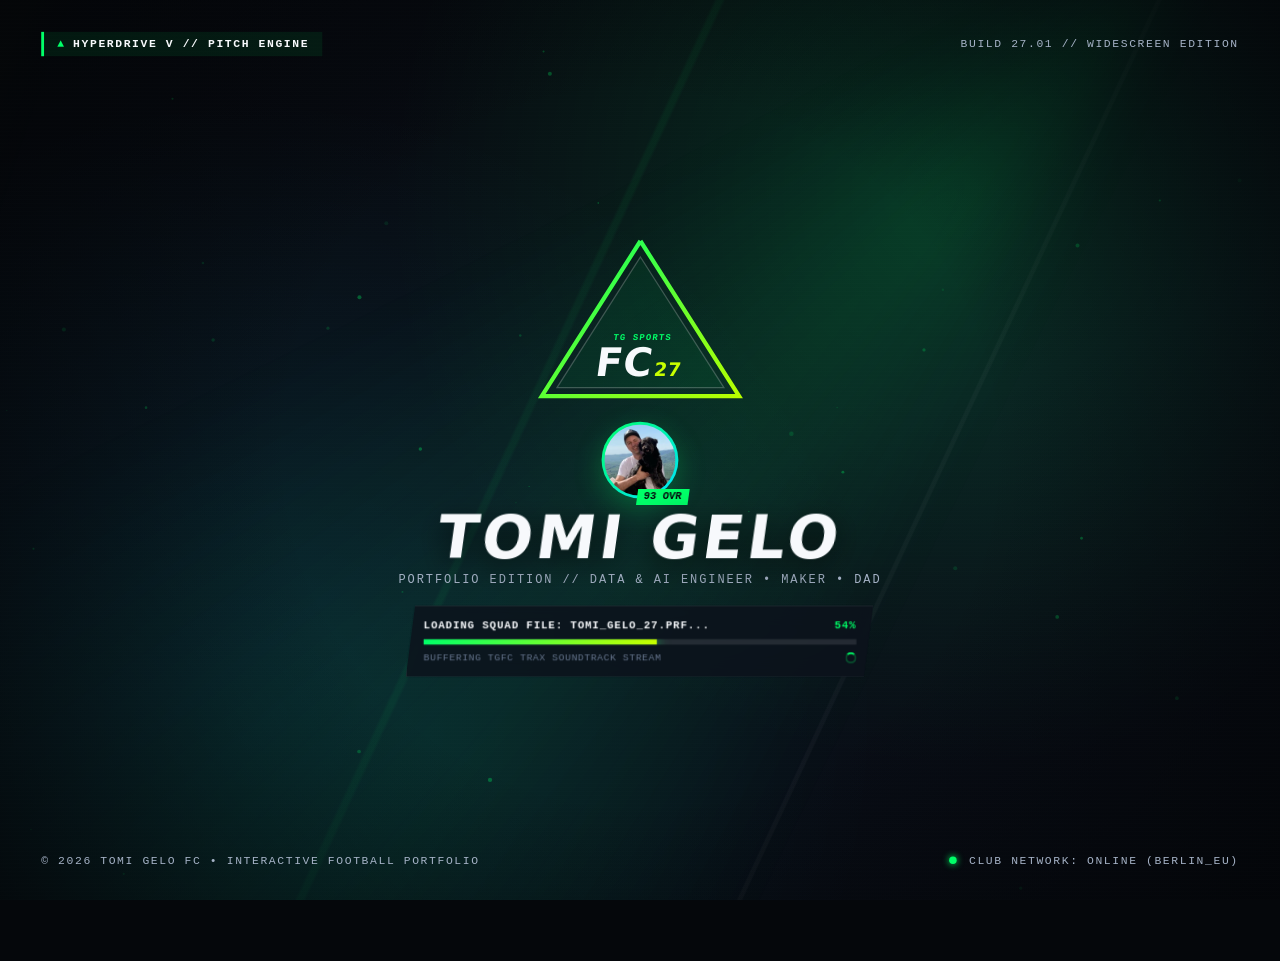
==== commit f2dc2b3c: "feat(tgfc27): rename to TGFC 27, fix boot emblem, prune tabs, update copy" ====
--- a/src/index.html
+++ b/src/index.html
@@ -5,11 +5,11 @@
     <meta name="viewport" content="width=device-width, initial-scale=1.0">
     <meta name="color-scheme" content="dark">
     <meta name="theme-color" content="#06080c">
-    <meta name="description" content="Tomi Gelo — Football video-game-inspired interactive portfolio. Explore Projects (Kick Off / Matches &amp; Teams) and Work (Manager Career Mode).">
+    <meta name="description" content="Tomi Gelo — Data &amp; AI Engineer. Football video-game-inspired interactive portfolio featuring Projects (Kick Off: Select Club) and Work (Manager Career Central &amp; Transfer Ledger).">
     <meta name="author" content="Tomi Gelo">
     <meta name="robots" content="index, follow">
     <link rel="canonical" href="https://tomigelo.com/">
-    <title>TGFC 26 — Tomi Gelo Football Club Portfolio</title>
+    <title>TGFC 27 — Tomi Gelo Football Club Portfolio</title>
 
     <link rel="icon" href="/favicon.svg" type="image/svg+xml">
     <link rel="apple-touch-icon" href="/apple-touch-icon.png">
@@ -17,9 +17,9 @@
 
     <meta property="og:type" content="website">
     <meta property="og:url" content="https://tomigelo.com/">
-    <meta property="og:site_name" content="TGFC 26">
-    <meta property="og:title" content="TGFC 26 — Tomi Gelo Football Club Portfolio">
-    <meta property="og:description" content="Step onto the pitch: A football video-game-inspired personal portfolio for Tomi Gelo.">
+    <meta property="og:site_name" content="TGFC 27">
+    <meta property="og:title" content="TGFC 27 — Tomi Gelo Football Club Portfolio">
+    <meta property="og:description" content="Step onto the pitch: A football video-game-inspired personal portfolio for Tomi Gelo, Data &amp; AI Engineer.">
     <meta property="og:image" content="https://tomigelo.com/og-image.webp">
     <meta property="og:image:secure_url" content="https://tomigelo.com/og-image.webp">
     <meta property="og:image:width" content="1000">
@@ -28,13 +28,13 @@
     <meta property="og:locale" content="en">
 
     <meta name="twitter:card" content="summary">
-    <meta name="twitter:title" content="TGFC 26 — Tomi Gelo Football Club Portfolio">
-    <meta name="twitter:description" content="Step onto the pitch: A football video-game-inspired personal portfolio for Tomi Gelo.">
+    <meta name="twitter:title" content="TGFC 27 — Tomi Gelo Football Club Portfolio">
+    <meta name="twitter:description" content="Step onto the pitch: A football video-game-inspired personal portfolio for Tomi Gelo, Data &amp; AI Engineer.">
     <meta name="twitter:image" content="https://tomigelo.com/og-image.webp">
     <meta name="twitter:image:alt" content="Portrait of Tomi Gelo">
 
-    <link rel="stylesheet" href="styles.css?v=tgfc24">
-    <script defer src="script.js?v=tgfc24"></script>
+    <link rel="stylesheet" href="styles.css?v=tgfc25">
+    <script defer src="script.js?v=tgfc25"></script>
     <!-- 3D pitch stage scripts disabled while Central Hub displays manager avatar view; uncomment to re-enable:
     <script defer src="three.min.js?v=tgfc21"></script>
     <script defer src="eafc-trio-3d.js?v=tgfc21"></script>
@@ -47,7 +47,7 @@
       "name": "Tomi Gelo",
       "url": "https://tomigelo.com",
       "image": "https://tomigelo.com/og-image.webp",
-      "jobTitle": "Data Engineer",
+      "jobTitle": "Data & AI Engineer",
       "worksFor": { "@type": "Organization", "name": "MediaMarktSaturn" },
       "address": { "@type": "PostalAddress", "addressLocality": "Berlin", "addressCountry": "DE" },
       "sameAs": [
@@ -76,20 +76,20 @@
         <!-- =================================================================
              1. BOOT & LOADING SCREEN (INTRO LOADER + TITLE SPLASH)
              ================================================================= -->
-        <section id="screen-boot" class="game-screen screen-boot active" aria-label="TGFC 26 Loading and Title Screen">
+        <section id="screen-boot" class="game-screen screen-boot active" aria-label="TGFC 27 Loading and Title Screen">
             <!-- Top-left Engine Watermark -->
             <div class="boot-top-bar">
                 <div class="hyperdrive-badge">
                     <span class="hm-icon">▲</span>
                     <span class="hm-text">HYPERDRIVE V // PITCH ENGINE</span>
                 </div>
-                <div class="boot-build-tag">BUILD 26.02 // WIDESCREEN EDITION</div>
+                <div class="boot-build-tag">BUILD 27.01 // WIDESCREEN EDITION</div>
             </div>
 
             <!-- Center Stage: Kinetic Triangle & Cover Athlete Card -->
             <div class="boot-center-stage">
                 <div class="fc-kinetic-emblem" id="boot-emblem">
-                    <svg class="fc-triangle-svg" viewBox="0 0 240 210" aria-hidden="true">
+                    <svg class="fc-triangle-svg" viewBox="0 0 250 200" aria-hidden="true">
                         <defs>
                             <linearGradient id="fcVoltGrad" x1="0%" y1="0%" x2="100%" y2="100%">
                                 <stop offset="0%" stop-color="#00ff68" />
@@ -97,13 +97,13 @@
                             </linearGradient>
                         </defs>
                         <!-- Outer kinetic triangle -->
-                        <polygon class="tri-outer" points="120,10 230,198 10,198" fill="none" stroke="url(#fcVoltGrad)" stroke-width="5" />
+                        <polygon class="tri-outer" points="125,8 242,192 8,192" fill="none" stroke="url(#fcVoltGrad)" stroke-width="5" />
                         <!-- Inner speed cut -->
-                        <polygon class="tri-inner" points="120,36 204,182 36,182" fill="rgba(0, 255, 104, 0.06)" stroke="rgba(255,255,255,0.22)" stroke-width="1.5" />
+                        <polygon class="tri-inner" points="125,27 224,182 26,182" fill="rgba(0, 255, 104, 0.06)" stroke="rgba(255,255,255,0.22)" stroke-width="1.5" />
                     </svg>
                     <div class="fc-emblem-typography">
                         <span class="ea-eyebrow">TG SPORTS</span>
-                        <div class="fc-giant-letters">FC<span class="fc-26-sup">26</span></div>
+                        <div class="fc-giant-letters">FC<span class="fc-27-sup">27</span></div>
                     </div>
                 </div>
 
@@ -113,7 +113,7 @@
                         <span class="cover-ovr-pill">93 OVR</span>
                     </div>
                     <h1 class="boot-main-title">TOMI GELO</h1>
-                    <p class="boot-subtitle">PORTFOLIO EDITION // SOFTWARE ENGINEER &bull; MAKER &bull; DAD</p>
+                    <p class="boot-subtitle">PORTFOLIO EDITION // DATA &amp; AI ENGINEER &bull; MAKER &bull; DAD</p>
                 </div>
 
                 <!-- Phase A: Shader & Squad Sync Progress Bar -->
@@ -163,7 +163,7 @@
                             <span class="rotate-arrow rotate-arrow-top">↻</span>
                             <div class="phone-device-outline">
                                 <span class="phone-notch"></span>
-                                <span class="phone-screen-label">FC 26</span>
+                                <span class="phone-screen-label">FC 27</span>
                                 <span class="phone-home-bar"></span>
                             </div>
                         </div>
@@ -171,7 +171,7 @@
                     <div class="fc-dialog-copy-col">
                         <h2 id="mobile-gate-title" class="fc-dialog-title">ROTATE YOUR PHONE TO LANDSCAPE</h2>
                         <p class="fc-dialog-lead">
-                            <strong>TGFC 26</strong> is designed for horizontal widescreen play. Please turn your device sideways into <strong>landscape mode</strong> to unlock the game menu.
+                            <strong>TGFC 27</strong> is designed for horizontal widescreen play. Please turn your device sideways into <strong>landscape mode</strong> to unlock the game menu.
                         </p>
                         <p class="fc-dialog-sub">
                             Portrait mode is disabled — as soon as you rotate your phone horizontally, the stadium hub and soundtrack will launch automatically.
@@ -199,7 +199,7 @@
             <div class="hud-left">
                 <button type="button" id="hud-home-btn" class="hud-brand-badge" title="Return to Main Menu">
                     <span class="hud-fc-tri">▲</span>
-                    <span class="hud-fc-text">TGFC 26</span>
+                    <span class="hud-fc-text">TGFC 27</span>
                 </button>
                 <div class="hud-breadcrumb">
                     <span id="hud-mode-category" class="hud-mode-category">MAIN MENU</span>
@@ -313,7 +313,7 @@
         <!-- =================================================================
              3. MAIN MENU HUB (LEFT BLADES + RIGHT SHOWCASE STAGE)
              ================================================================= -->
-        <main id="screen-hub" class="game-screen screen-hub" aria-label="TGFC 26 Main Menu" hidden>
+        <main id="screen-hub" class="game-screen screen-hub" aria-label="TGFC 27 Main Menu" hidden>
             <div class="hub-widescreen-grid">
 
                 <!-- LEFT COLUMN: ICONIC VERTICAL SKEWED BLADE MENU -->
@@ -326,7 +326,7 @@
                                 <span class="blade-index">01</span>
                                 <span class="blade-text-wrap">
                                     <span class="blade-title">PROJECTS</span>
-                                    <span class="blade-sub">KICK OFF &bull; MATCHES &amp; TEAMS</span>
+                                    <span class="blade-sub">KICK OFF &bull; CLUB SELECTOR</span>
                                 </span>
                                 <span class="blade-arrow" aria-hidden="true">➔</span>
                             </button>
@@ -347,7 +347,7 @@
                     <div class="hub-live-ticker">
                         <div class="ticker-badge">DESKTOP WIDESCREEN BUILD</div>
                         <p id="hub-ticker-text" class="ticker-text">
-                            MATCHDAY READY: Select <strong>PROJECTS</strong> for Kick-Off Team Sheets or <strong>WORK</strong> for Manager Career Mode. Press <strong>N</strong> to skip soundtrack tracks.
+                            MATCHDAY READY: Select <strong>PROJECTS</strong> for Kick Off Club Select or <strong>WORK</strong> for Manager Career Mode. Press <strong>O</strong> for Settings or <strong>N</strong> to skip tracks.
                         </p>
                     </div>
                 </nav>
@@ -355,22 +355,22 @@
                 <!-- RIGHT COLUMN: DYNAMIC LIVE STADIUM SHOWCASE BILLBOARD -->
                 <div class="hub-showcase-stage">
 
-                    <!-- PREVIEW BILLBOARD A: PROJECTS (MATCHES & TEAMS) -->
+                    <!-- PREVIEW BILLBOARD A: PROJECTS (KICK OFF CLUB SELECTOR) -->
                     <article id="preview-projects" class="showcase-billboard active" data-preview-panel="projects">
                         <div class="billboard-backdrop-graphic projects-graphic" aria-hidden="true">
                             <div class="pitch-hologram-circle"></div>
                         </div>
 
                         <div class="billboard-top-row">
-                            <span class="billboard-mode-pill">MODE 01 // MATCHES &amp; TEAMS</span>
+                            <span class="billboard-mode-pill">MODE 01 // KICK OFF</span>
                             <span class="billboard-live-tag">★ 3 PLACEHOLDER CLUBS LOADED</span>
                         </div>
 
                         <div class="billboard-main-content">
                             <div class="billboard-kicker">FEATURED EXHIBITION FIXTURE</div>
-                            <h2 class="billboard-headline">KICK OFF &amp; TEAM SHEETS</h2>
+                            <h2 class="billboard-headline">KICK OFF: SELECT CLUB</h2>
                             <p class="billboard-description">
-                                Browse independent software builds, AI products, and open-source tools as playable football clubs. Compare Attack, Midfield, and Defense telemetry ratings or inspect the 4-3-3 tactical pitch lineup.
+                                Browse independent software builds, AI products, and open-source tools as playable football clubs. Compare ATT, MID, and DEF telemetry ratings, formations, and tech stacks.
                             </p>
 
                             <!-- Mini Matchup vs Card inside Billboard -->
@@ -402,11 +402,11 @@
                                 <span><strong>ATT</strong> 94</span>
                                 <span><strong>MID</strong> 92</span>
                                 <span><strong>DEF</strong> 90</span>
-                                <span><strong>FORMATION</strong> 4-3-3 ATTACK</span>
+                                <span><strong>THEMES</strong> POP / DARK</span>
                             </div>
                             <button type="button" class="fc-btn-primary" data-enter-screen="projects">
                                 <span class="controller-key-badge key-a">A</span>
-                                <span>ENTER MATCHES &amp; TEAMS</span>
+                                <span>ENTER KICK OFF</span>
                             </button>
                         </div>
                     </article>
@@ -426,7 +426,7 @@
                             <div class="billboard-kicker">CONTINUE MANAGER CAREER</div>
                             <h2 class="billboard-headline">THE GAFFER'S OFFICE</h2>
                             <p class="billboard-description">
-                                Step into Manager Career Central. Review Tomi Gelo's current club contract, board confidence rating, career transfer history, engineering PlayStyles+, and press office communications.
+                                Step into Manager Career Central. Review Tomi Gelo's Bento profile, current club contract, direct comms channels, press wire headlines, and full 10-spell career transfer ledger.
                             </p>
 
                             <!-- Mini Manager Dossier Strip -->
@@ -437,20 +437,20 @@
                                 </div>
                                 <div class="mgr-strip-details">
                                     <div class="mgr-strip-name">TOMI GELO</div>
-                                    <div class="mgr-strip-role">DATA ENGINEER // MEDIAMARKTSATURN</div>
+                                    <div class="mgr-strip-role">DATA &amp; AI ENGINEER // MEDIAMARKTSATURN</div>
                                 </div>
                                 <div class="mgr-strip-board">
-                                    <span class="board-label">BOARD CONFIDENCE</span>
-                                    <span class="board-rating">96% // CRITICAL</span>
+                                    <span class="board-label">CURRENT CONTRACT</span>
+                                    <span class="board-rating">OCT 2022 – PRESENT</span>
                                 </div>
                             </div>
                         </div>
 
                         <div class="billboard-footer-bar">
                             <div class="billboard-stat-chips">
-                                <span><strong>TACTICS</strong> TIKI-DATA</span>
+                                <span><strong>VISION</strong> TIKI-DATA</span>
                                 <span><strong>BASE</strong> BERLIN, DE</span>
-                                <span><strong>STATUS</strong> MATCH FIT</span>
+                                <span><strong>LEDGER</strong> 10 CONTRACTS</span>
                             </div>
                             <button type="button" class="fc-btn-primary" data-enter-screen="work">
                                 <span class="controller-key-badge key-a">A</span>
@@ -464,21 +464,16 @@
         </main>
 
         <!-- =================================================================
-             4. MODE 01: PROJECTS — MATCHES & TEAMS (PLACEHOLDER ITERATION 1)
+             4. MODE 01: PROJECTS — KICK OFF CLUB SELECTOR (PLACEHOLDER ITERATION 1)
              ================================================================= -->
-        <section id="screen-projects" class="game-screen screen-submode" aria-label="Projects: Kick Off and Team Sheets" hidden>
-            <!-- Bumper Sub-Navigation Bar (LB / RB) -->
+        <section id="screen-projects" class="game-screen screen-submode" aria-label="Projects: Kick Off Club Selector" hidden>
+            <!-- Single-View Header Bar -->
             <div class="fc-bumper-bar">
-                <button type="button" class="bumper-btn" id="projects-lb-btn" title="Previous Tab (Q or LB)">LB / Q</button>
-                <div class="bumper-tabs" role="tablist" aria-label="Projects Views">
+                <div class="bumper-tabs" role="tablist" aria-label="Projects View">
                     <button type="button" role="tab" class="bumper-tab active" data-projects-tab="kickoff" aria-selected="true">
                         01 // KICK OFF: SELECT CLUB (PLACEHOLDERS)
                     </button>
-                    <button type="button" role="tab" class="bumper-tab" data-projects-tab="pitch" aria-selected="false">
-                        02 // TEAM SHEET: 4-3-3 TACTICAL PITCH
-                    </button>
-                </div>
-                <button type="button" class="bumper-btn" id="projects-rb-btn" title="Next Tab (E or RB)">RB / E</button>
+                </div>
             </div>
 
             <!-- SUB-VIEW 1: KICK OFF / CLUB & MATCH SELECTOR (ASYMMETRIC BENTO MOSAIC) -->
@@ -536,7 +531,7 @@
                         <div class="kickoff-roster-foot" aria-hidden="true">
                             <span class="kickoff-key-hint"><kbd>W/S</kbd> SELECT</span>
                             <span class="kickoff-hint-sep">&bull;</span>
-                            <span class="kickoff-key-hint"><kbd>Q/E</kbd> TAB</span>
+                            <span class="kickoff-key-hint"><kbd>ESC</kbd> BACK</span>
                         </div>
                     </aside>
 
@@ -674,52 +669,6 @@
                         </div>
                     </article>
 
-                </div>
-            </div>
-
-            <!-- SUB-VIEW 2: TEAM SHEET (4-3-3 TACTICAL PITCH PLACEHOLDER) -->
-            <div id="projects-view-pitch" class="submode-view" hidden>
-                <div class="pitch-widescreen-layout">
-                    <div class="pitch-board-container">
-                        <div class="panel-header-strip">
-                            <span>TACTICAL TEAM SHEET // 4-3-3 FORMATION (PLACEHOLDER NODES)</span>
-                            <span>TEAM CHEMISTRY: 33 / 33 ★</span>
-                        </div>
-                        <div class="tactical-pitch-svg-wrap">
-                            <svg class="tactical-pitch-svg" viewBox="0 0 900 420" aria-label="4-3-3 Football Pitch Formation">
-                                <rect x="20" y="20" width="860" height="380" fill="rgba(0, 255, 104, 0.03)" stroke="rgba(0, 255, 104, 0.35)" stroke-width="2" />
-                                <line x1="450" y1="20" x2="450" y2="400" stroke="rgba(0, 255, 104, 0.28)" stroke-width="2" />
-                                <circle cx="450" cy="210" r="58" fill="none" stroke="rgba(0, 255, 104, 0.28)" stroke-width="2" />
-                                <rect x="20" y="105" width="130" height="210" fill="none" stroke="rgba(0, 255, 104, 0.28)" stroke-width="2" />
-                                <rect x="750" y="105" width="130" height="210" fill="none" stroke="rgba(0, 255, 104, 0.28)" stroke-width="2" />
-                                <line x1="220" y1="210" x2="450" y2="120" stroke="#00ff68" stroke-width="2" stroke-dasharray="6 4" opacity="0.6" />
-                                <line x1="220" y1="210" x2="450" y2="300" stroke="#00ff68" stroke-width="2" stroke-dasharray="6 4" opacity="0.6" />
-                                <line x1="450" y1="120" x2="700" y2="210" stroke="#00ff68" stroke-width="2" stroke-dasharray="6 4" opacity="0.6" />
-                                <line x1="450" y1="300" x2="700" y2="210" stroke="#00ff68" stroke-width="2" stroke-dasharray="6 4" opacity="0.6" />
-                            </svg>
-
-                            <div class="pitch-node" style="left: 24%; top: 50%;">
-                                <span class="node-ovr">90</span>
-                                <strong class="node-title">CORE INFRA</strong>
-                                <span class="node-pos">CB // PLACEHOLDER</span>
-                            </div>
-                            <div class="pitch-node" style="left: 50%; top: 28%;">
-                                <span class="node-ovr">92</span>
-                                <strong class="node-title">PROJECT ALPHA</strong>
-                                <span class="node-pos">CAM // PLACEHOLDER</span>
-                            </div>
-                            <div class="pitch-node" style="left: 50%; top: 72%;">
-                                <span class="node-ovr">89</span>
-                                <strong class="node-title">PROJECT BETA</strong>
-                                <span class="node-pos">CM // PLACEHOLDER</span>
-                            </div>
-                            <div class="pitch-node node-highlight" style="left: 77%; top: 50%;">
-                                <span class="node-ovr">94</span>
-                                <strong class="node-title">PROJECT GAMMA</strong>
-                                <span class="node-pos">ST // PLACEHOLDER</span>
-                            </div>
-                        </div>
-                    </div>
                 </div>
             </div>
         </section>
@@ -737,9 +686,6 @@
                     <button type="button" role="tab" class="bumper-tab" data-work-tab="transfers" aria-selected="false">
                         02 // CAREER TRANSFERS (10)
                     </button>
-                    <button type="button" role="tab" class="bumper-tab" data-work-tab="tactics" aria-selected="false">
-                        03 // TACTICS &amp; PLAYSTYLES+
-                    </button>
                 </div>
                 <button type="button" class="bumper-btn" id="work-rb-btn" title="Next Tab (E or RB)">RB / E</button>
             </div>
@@ -763,7 +709,7 @@
                                 </h2>
                             </div>
                             <div class="bento-hero-portrait-wrap">
-                                <span class="bento-hero-watermark" aria-hidden="true">26</span>
+                                <span class="bento-hero-watermark" aria-hidden="true">27</span>
                                 <div class="bento-avatar-slash-frame">
                                     <img src="avatar.webp?v=3" alt="Manager Tomi Gelo" class="bento-hero-avatar" width="104" height="104">
                                 </div>
@@ -941,14 +887,14 @@
                                 <a href="https://careers.mediamarktsaturn.com/" target="_blank" rel="noopener noreferrer" class="bento-rank-row">
                                     <span class="bento-rank-num">02</span>
                                     <div class="bento-rank-thumb">
-                                        <img src="press-mms-transfer.jpg?v=tgfc23" alt="MediaMarktSaturn confirms Data Engineer contract signing" class="bento-press-img" width="1376" height="768" loading="lazy">
+                                        <img src="press-mms-transfer.jpg?v=tgfc23" alt="MediaMarktSaturn confirms Data &amp; AI Engineer contract signing" class="bento-press-img" width="1376" height="768" loading="lazy">
                                     </div>
                                     <div class="bento-rank-body">
                                         <div class="bento-rank-meta">
                                             <span class="bento-rank-tag bento-tag-transfer">TRANSFER DESK</span>
                                             <span class="bento-rank-date">OCT 2022 – PRESENT</span>
                                         </div>
-                                        <h3 class="bento-rank-headline">MediaMarktSaturn seals deal for Data Engineer</h3>
+                                        <h3 class="bento-rank-headline">MediaMarktSaturn seals deal for Data &amp; AI Engineer</h3>
                                         <span class="bento-rank-sub">MEDIAMARKTSATURN // CLUB DESK</span>
                                     </div>
                                     <span class="bento-rank-arrow" aria-hidden="true">↗</span>
@@ -1016,7 +962,7 @@
                                         </a>
                                     </td>
                                     <td>
-                                        <span class="role-pill">Data Engineer</span>
+                                        <span class="role-pill">Data &amp; AI Engineer</span>
                                     </td>
                                     <td>
                                         <span class="deal-pill deal-pill-volt">Free transfer</span>
@@ -1249,129 +1195,6 @@
                             </tbody>
                         </table>
                     </div>
-                </div>
-            </div>
-
-            <!-- SUB-VIEW 3: TACTICS & PLAYSTYLES+ (ENGINEERING COMPETENCE) -->
-            <div id="work-view-tactics" class="submode-view" hidden>
-                <div class="career-bento-grid">
-
-                    <!-- Column 1: PlayStyles+ -->
-                    <div class="career-panel">
-                        <div class="panel-header-strip">
-                            <span>SIGNATURE PLAYSTYLES+</span>
-                            <span class="status-gold">4 SPECIAL TRAITS</span>
-                        </div>
-                        <div class="playstyle-cards-stack">
-                            <div class="playstyle-card">
-                                <div class="playstyle-badge-gold">PS+</div>
-                                <div class="playstyle-info">
-                                    <strong class="playstyle-title">Tiki-Data Pipelines</strong>
-                                    <p>High-throughput data modeling, real-time ingestion, BigQuery optimization, and fault-tolerant cloud pipelines.</p>
-                                </div>
-                            </div>
-                            <div class="playstyle-card">
-                                <div class="playstyle-badge-gold">PS+</div>
-                                <div class="playstyle-info">
-                                    <strong class="playstyle-title">Autonomous AI Agents</strong>
-                                    <p>Agent-first systems, LLM context synthesis, natural language financial tools, and multi-agent workflows.</p>
-                                </div>
-                            </div>
-                            <div class="playstyle-card">
-                                <div class="playstyle-badge-gold">PS+</div>
-                                <div class="playstyle-info">
-                                    <strong class="playstyle-title">Zero-Build Web Craft</strong>
-                                    <p>Hyper-fast vanilla HTML/CSS/JS architectures, container queries, Web Audio API, and minimal-overhead shipping.</p>
-                                </div>
-                            </div>
-                            <div class="playstyle-card">
-                                <div class="playstyle-badge-gold">PS+</div>
-                                <div class="playstyle-info">
-                                    <strong class="playstyle-title">Resilient Cloud Ops</strong>
-                                    <p>Google Cloud Platform architecture, secure CSP headers, IAM boundaries, and low-latency global delivery.</p>
-                                </div>
-                            </div>
-                        </div>
-                    </div>
-
-                    <!-- Column 2: 6-Stat Competence Breakdown -->
-                    <div class="career-panel">
-                        <div class="panel-header-strip">
-                            <span>COMPETENCE BREAKDOWN // 6-STAT GRID</span>
-                            <span class="status-volt">GAFFER LEVEL 93</span>
-                        </div>
-                        <div class="attr-bars-list">
-                            <div class="attr-bar-row">
-                                <div class="attr-bar-header">
-                                    <span class="attr-bar-name">DAT // Data Engineering &amp; ETL</span>
-                                    <span class="attr-bar-val">96</span>
-                                </div>
-                                <div class="attr-bar-track"><div class="attr-bar-fill" style="width: 96%;"></div></div>
-                            </div>
-                            <div class="attr-bar-row">
-                                <div class="attr-bar-header">
-                                    <span class="attr-bar-name">CLD // Cloud &amp; GCP Infrastructure</span>
-                                    <span class="attr-bar-val">95</span>
-                                </div>
-                                <div class="attr-bar-track"><div class="attr-bar-fill" style="width: 95%;"></div></div>
-                            </div>
-                            <div class="attr-bar-row">
-                                <div class="attr-bar-header">
-                                    <span class="attr-bar-name">TAC // System Architecture &amp; Design</span>
-                                    <span class="attr-bar-val">94</span>
-                                </div>
-                                <div class="attr-bar-track"><div class="attr-bar-fill" style="width: 94%;"></div></div>
-                            </div>
-                            <div class="attr-bar-row">
-                                <div class="attr-bar-header">
-                                    <span class="attr-bar-name">COD // Python, SQL, TypeScript</span>
-                                    <span class="attr-bar-val">93</span>
-                                </div>
-                                <div class="attr-bar-track"><div class="attr-bar-fill" style="width: 93%;"></div></div>
-                            </div>
-                            <div class="attr-bar-row">
-                                <div class="attr-bar-header">
-                                    <span class="attr-bar-name">AI // Machine Learning &amp; LLM Agents</span>
-                                    <span class="attr-bar-val">91</span>
-                                </div>
-                                <div class="attr-bar-track"><div class="attr-bar-fill" style="width: 91%;"></div></div>
-                            </div>
-                            <div class="attr-bar-row">
-                                <div class="attr-bar-header">
-                                    <span class="attr-bar-name">DAD // Maker &amp; Dog Dad Stamina</span>
-                                    <span class="attr-bar-val">99</span>
-                                </div>
-                                <div class="attr-bar-track"><div class="attr-bar-fill" style="width: 99%;"></div></div>
-                            </div>
-                        </div>
-                    </div>
-
-                    <!-- Column 3: Tactical Specs & Touchline Philosophy -->
-                    <div class="career-panel">
-                        <div class="panel-header-strip">
-                            <span>TOUCHLINE PHILOSOPHY</span>
-                            <span>CLUB SPECS</span>
-                        </div>
-                        <div class="career-mgr-card">
-                            <div class="tactics-philosophy-quote">
-                                <blockquote>
-                                    "High-tempo data pipelines, zero fluff, building tools that ship fast and solve real problems with mathematical precision."
-                                </blockquote>
-                            </div>
-                            <dl class="career-quick-facts">
-                                <div><dt>FORMATION</dt><dd>4-3-3 Attack (Tiki-Data)</dd></div>
-                                <div><dt>WORK RATE</dt><dd>High / High ★★★★★</dd></div>
-                                <div><dt>WEAK FOOT</dt><dd>Python &bull; SQL &bull; JS (5★)</dd></div>
-                                <div><dt>PRIMARY CLUB</dt><dd>MediaMarktSaturn</dd></div>
-                                <div><dt>SECONDARY LAB</dt><dd>Independent Maker Products</dd></div>
-                            </dl>
-                            <button type="button" class="fc-btn-secondary full-width-btn" data-back-to-hub>
-                                <span class="controller-key-badge key-b">B</span>
-                                <span>RETURN TO MAIN MENU HUB</span>
-                            </button>
-                        </div>
-                    </div>
-
                 </div>
             </div>
         </section>
@@ -1420,7 +1243,7 @@
             </div>
 
             <div class="controller-prompts-right">
-                <span class="console-build-watermark">TGFC 26 // WIDESCREEN DESKTOP EDITION</span>
+                <span class="console-build-watermark">TGFC 27 // WIDESCREEN DESKTOP EDITION</span>
             </div>
         </footer>
 
--- a/src/styles.css
+++ b/src/styles.css
@@ -1,5 +1,5 @@
 /* ==========================================================================
-   TGFC 26 — PORTFOLIO EDITION (ITERATION 1 WIDESCREEN CONSOLE UI)
+   TGFC 27 — PORTFOLIO EDITION (ITERATION 1 WIDESCREEN CONSOLE UI)
    ========================================================================== */
 
 :root {
@@ -220,8 +220,8 @@
 /* Kinetic Triangle Logo */
 .fc-kinetic-emblem {
     position: relative;
-    width: 176px;
-    height: 156px;
+    width: 225px;
+    height: 180px;
     display: flex;
     align-items: center;
     justify-content: center;
@@ -252,36 +252,42 @@
 }
 
 .fc-emblem-typography {
-    position: relative;
+    position: absolute;
+    left: 50%;
+    bottom: 13%;
     z-index: 2;
-    margin-top: 24px;
     display: flex;
     flex-direction: column;
     align-items: center;
-    transform: skewX(var(--skew-angle));
+    gap: 2px;
+    width: max-content;
+    transform: translateX(-50%) skewX(var(--skew-angle));
 }
 
 .ea-eyebrow {
     font-family: var(--font-mono);
-    font-size: 0.65rem;
+    font-size: 9.5px;
     font-weight: 800;
-    letter-spacing: 0.26em;
+    line-height: 1.1;
+    letter-spacing: 0.13em;
+    white-space: nowrap;
     color: var(--fc-hyper-green);
 }
 
 .fc-giant-letters {
     font-family: var(--font-display);
-    font-size: 3.4rem;
+    font-size: 42px;
     font-weight: 900;
-    line-height: 0.92;
-    letter-spacing: 0.03em;
+    line-height: 0.9;
+    letter-spacing: 0.02em;
+    white-space: nowrap;
     color: var(--fc-text-white);
 }
 
-.fc-26-sup {
-    font-size: 1.45rem;
+.fc-27-sup {
+    font-size: 20px;
     color: var(--fc-volt);
-    margin-left: 3px;
+    margin-left: 2px;
 }
 
 /* Cover Athlete Identity */
@@ -1740,11 +1746,6 @@
     outline: none;
 }
 
-.full-width-btn {
-    width: 100%;
-    justify-content: center;
-}
-
 .controller-key-badge {
     display: inline-flex;
     align-items: center;
@@ -1839,6 +1840,10 @@
     font-weight: 900;
 }
 
+#screen-projects .bumper-tab {
+    cursor: default;
+}
+
 .submode-view {
     flex: 1;
     min-height: 0;
@@ -1846,18 +1851,13 @@
     flex-direction: column;
 }
 
-/* Shared Panel Surfaces (Pitch, Career, Transfers) */
-.career-panel,
-.pitch-board-container,
+/* Shared Panel Surface (Transfers) */
 .career-transfers-panel {
     background: var(--fc-panel-glass);
     border: 1px solid var(--fc-border-subtle);
     display: flex;
     flex-direction: column;
     overflow: hidden;
-}
-
-.career-transfers-panel {
     flex: 1;
     min-height: 0;
     height: 100%;
@@ -2817,123 +2817,6 @@
     color: var(--koff-back-key-ink);
 }
 
-/* 4-3-3 Tactical Pitch View */
-.pitch-widescreen-layout {
-    flex: 1;
-    display: flex;
-}
-
-.pitch-board-container {
-    width: 100%;
-    flex: 1;
-}
-
-.tactical-pitch-svg-wrap {
-    position: relative;
-    flex: 1;
-    display: flex;
-    align-items: center;
-    justify-content: center;
-    padding: 18px;
-}
-
-.tactical-pitch-svg {
-    width: 100%;
-    max-height: 410px;
-}
-
-.pitch-node {
-    position: absolute;
-    transform: translate(-50%, -50%);
-    background: var(--fc-panel-elevated);
-    border: 1.5px solid var(--fc-hyper-green);
-    padding: 8px 14px;
-    display: flex;
-    flex-direction: column;
-    align-items: center;
-    box-shadow: 0 10px 24px rgba(0, 0, 0, 0.7);
-}
-
-.pitch-node.node-highlight {
-    border-color: var(--fc-volt);
-    background: rgba(0, 255, 104, 0.16);
-}
-
-.node-ovr {
-    font-family: var(--font-mono);
-    font-size: 0.72rem;
-    font-weight: 900;
-    color: var(--fc-hyper-green);
-}
-
-.node-title {
-    font-family: var(--font-display);
-    font-size: 1.1rem;
-    letter-spacing: 0.04em;
-}
-
-.node-pos {
-    font-family: var(--font-mono);
-    font-size: 0.6rem;
-    color: var(--fc-text-secondary);
-}
-
-/* ==========================================================================
-   5. WORK: MANAGER CAREER MODE BENTO GRID
-   ========================================================================== */
-.career-bento-grid {
-    display: grid;
-    grid-template-columns: 1fr 1.15fr 1fr;
-    gap: 22px;
-    flex: 1;
-    min-height: 0;
-}
-
-.career-mgr-card {
-    padding: 22px;
-    display: flex;
-    flex-direction: column;
-    justify-content: space-between;
-    flex: 1;
-    min-height: 0;
-}
-
-.career-quick-facts {
-    margin: 0;
-    display: flex;
-    flex-direction: column;
-    gap: 7px;
-}
-
-.career-quick-facts div {
-    display: flex;
-    justify-content: space-between;
-    align-items: baseline;
-    gap: 12px;
-    padding-bottom: 6px;
-    border-bottom: 1px solid var(--fc-border-subtle);
-    font-family: var(--font-mono);
-    font-size: 0.7rem;
-}
-
-.career-quick-facts div:last-child {
-    padding-bottom: 0;
-    border-bottom: none;
-}
-
-.career-quick-facts dt {
-    color: var(--fc-text-muted);
-    flex-shrink: 0;
-}
-
-.career-quick-facts dd {
-    margin: 0;
-    color: var(--fc-text-white);
-    font-weight: 700;
-    text-align: right;
-    min-width: 0;
-}
-
 /* ==========================================================================
    5B. CENTRAL HUB ASYMMETRIC BENTO MOSAIC (#work-view-central ONLY)
    ========================================================================== */
@@ -4252,10 +4135,6 @@
     background: rgba(245, 196, 81, 0.04);
 }
 
-.status-gold {
-    color: var(--fc-gold);
-}
-
 .obj-press-link {
     display: inline-flex;
     align-items: center;
@@ -4278,112 +4157,6 @@
     border-color: var(--fc-gold);
 }
 
-/* PlayStyles+ & Tactics View */
-.playstyle-cards-stack {
-    padding: 16px;
-    display: flex;
-    flex-direction: column;
-    gap: 10px;
-    flex: 1;
-    overflow-y: auto;
-}
-
-.playstyle-card {
-    display: flex;
-    gap: 12px;
-    align-items: flex-start;
-    padding: 10px 12px;
-    background: rgba(255, 255, 255, 0.03);
-    border: 1px solid var(--fc-border-subtle);
-    border-left: 3px solid var(--fc-gold);
-}
-
-.playstyle-badge-gold {
-    font-family: var(--font-display);
-    font-size: 0.85rem;
-    font-weight: 900;
-    background: linear-gradient(135deg, var(--fc-gold), #ff9f43);
-    color: var(--fc-text-dark);
-    padding: 4px 8px;
-    clip-path: polygon(50% 0%, 100% 25%, 100% 75%, 50% 100%, 0% 75%, 0% 25%);
-    flex-shrink: 0;
-    min-width: 38px;
-    text-align: center;
-}
-
-.playstyle-title {
-    display: block;
-    font-family: var(--font-display);
-    font-size: 1.15rem;
-    letter-spacing: 0.04em;
-    margin-bottom: 3px;
-    color: var(--fc-text-white);
-}
-
-.playstyle-info p {
-    margin: 0;
-    font-size: 0.78rem;
-    line-height: 1.45;
-    color: var(--fc-text-secondary);
-}
-
-.attr-bars-list {
-    padding: 20px;
-    display: flex;
-    flex-direction: column;
-    gap: 14px;
-    flex: 1;
-    justify-content: space-around;
-}
-
-.attr-bar-row {
-    display: flex;
-    flex-direction: column;
-    gap: 4px;
-}
-
-.attr-bar-header {
-    display: flex;
-    justify-content: space-between;
-    font-family: var(--font-mono);
-    font-size: 0.74rem;
-}
-
-.attr-bar-name {
-    color: var(--fc-text-secondary);
-}
-
-.attr-bar-val {
-    font-weight: 800;
-    color: var(--fc-hyper-green);
-}
-
-.attr-bar-track {
-    width: 100%;
-    height: 6px;
-    background: rgba(255, 255, 255, 0.1);
-}
-
-.attr-bar-fill {
-    height: 100%;
-    background: linear-gradient(90deg, var(--fc-hyper-green), var(--fc-volt));
-}
-
-.tactics-philosophy-quote {
-    padding: 14px;
-    background: rgba(0, 255, 104, 0.06);
-    border-left: 3px solid var(--fc-hyper-green);
-    margin-bottom: 14px;
-    font-style: italic;
-    font-size: 0.86rem;
-    line-height: 1.5;
-    color: var(--fc-text-white);
-}
-
-.tactics-philosophy-quote blockquote {
-    margin: 0;
-}
-
 /* ==========================================================================
    PERSISTENT BOTTOM CONTROLLER LEGEND BAR (#console-bottom-bar)
    ========================================================================== */
@@ -4595,6 +4368,28 @@
         padding: 10px 24px;
     }
 
+    .boot-center-stage {
+        gap: 16px;
+    }
+
+    .fc-kinetic-emblem {
+        width: 200px;
+        height: 160px;
+    }
+
+    .ea-eyebrow {
+        font-size: 8.5px;
+        letter-spacing: 0.12em;
+    }
+
+    .fc-giant-letters {
+        font-size: 37px;
+    }
+
+    .fc-27-sup {
+        font-size: 18px;
+    }
+
     .hud-settings-menu {
         top: 58px;
         right: 24px;
@@ -4633,15 +4428,6 @@
 
     .mono-cell {
         font-size: 0.72rem;
-    }
-
-    .career-quick-facts {
-        gap: 5px;
-    }
-
-    .career-quick-facts div {
-        padding-bottom: 4px;
-        font-size: 0.66rem;
     }
 
     #work-view-central .central-bento-grid {
@@ -4758,12 +4544,21 @@
     }
 
     .fc-kinetic-emblem {
-        width: 136px;
-        height: 120px;
+        width: 180px;
+        height: 144px;
+    }
+
+    .ea-eyebrow {
+        font-size: 8px;
+        letter-spacing: 0.11em;
     }
 
     .fc-giant-letters {
-        font-size: 2.6rem;
+        font-size: 33px;
+    }
+
+    .fc-27-sup {
+        font-size: 16px;
     }
 
     .cover-avatar-frame {
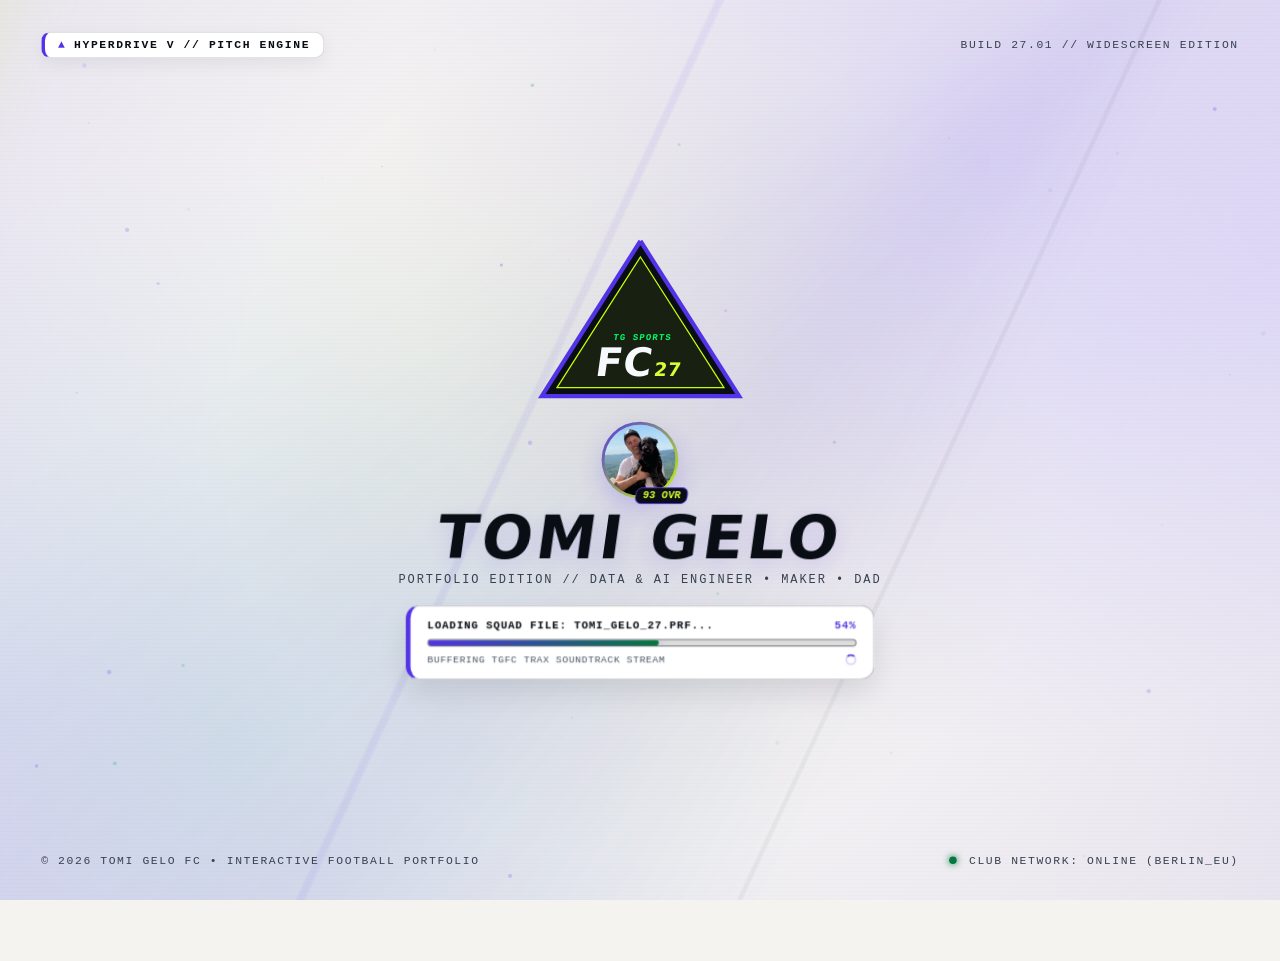
==== commit 241ace9b: "feat(theme): apply Pop Contrast and unified EAFC-Bento design site-wide" ====
--- a/src/index.html
+++ b/src/index.html
@@ -1,10 +1,10 @@
 <!DOCTYPE html>
-<html lang="en">
+<html lang="en" data-theme="pop">
 <head>
     <meta charset="UTF-8">
     <meta name="viewport" content="width=device-width, initial-scale=1.0">
-    <meta name="color-scheme" content="dark">
-    <meta name="theme-color" content="#06080c">
+    <meta name="color-scheme" content="light dark">
+    <meta name="theme-color" content="#f4f3ef">
     <meta name="description" content="Tomi Gelo — Data &amp; AI Engineer. Football video-game-inspired interactive portfolio featuring Projects (Kick Off: Select Club) and Work (Manager Career Central &amp; Transfer Ledger).">
     <meta name="author" content="Tomi Gelo">
     <meta name="robots" content="index, follow">
@@ -33,8 +33,8 @@
     <meta name="twitter:image" content="https://tomigelo.com/og-image.webp">
     <meta name="twitter:image:alt" content="Portrait of Tomi Gelo">
 
-    <link rel="stylesheet" href="styles.css?v=tgfc25">
-    <script defer src="script.js?v=tgfc25"></script>
+    <link rel="stylesheet" href="styles.css?v=tgfc26">
+    <script defer src="script.js?v=tgfc26"></script>
     <!-- 3D pitch stage scripts disabled while Central Hub displays manager avatar view; uncomment to re-enable:
     <script defer src="three.min.js?v=tgfc21"></script>
     <script defer src="eafc-trio-3d.js?v=tgfc21"></script>
@@ -261,8 +261,8 @@
             </div>
 
             <div class="settings-section">
-                <div class="settings-section-label">BENTO CONTRAST THEME</div>
-                <div class="settings-theme-group" role="radiogroup" aria-label="Bento Contrast Theme">
+                <div class="settings-section-label">SITE CONTRAST THEME</div>
+                <div class="settings-theme-group" role="radiogroup" aria-label="Site Contrast Theme">
                     <button type="button" role="radio" aria-checked="true" tabindex="0" class="settings-theme-option active" data-bento-theme-option="pop">
                         <span class="theme-swatches" aria-hidden="true">
                             <span class="sw-chalk"></span>
@@ -272,7 +272,7 @@
                         </span>
                         <span class="theme-option-copy">
                             <strong>POP CONTRAST</strong>
-                            <span>Chalk, Violet, Volt &amp; Pink</span>
+                            <span>Chalk Stadium, Violet &amp; Volt</span>
                         </span>
                     </button>
                     <button type="button" role="radio" aria-checked="false" tabindex="-1" class="settings-theme-option" data-bento-theme-option="dark">
@@ -284,7 +284,7 @@
                         </span>
                         <span class="theme-option-copy">
                             <strong>DARK NATIVE</strong>
-                            <span>Obsidian Slate &amp; Neon</span>
+                            <span>Night Stadium, Obsidian &amp; Neon</span>
                         </span>
                     </button>
                 </div>
--- a/src/styles.css
+++ b/src/styles.css
@@ -1,38 +1,480 @@
 /* ==========================================================================
-   TGFC 27 — PORTFOLIO EDITION (ITERATION 1 WIDESCREEN CONSOLE UI)
+   TGFC 27 — PORTFOLIO EDITION (UNIFIED POP CONTRAST & DARK NATIVE SHELL)
    ========================================================================== */
 
 :root {
-    /* Core Dark Stadium Palette */
-    --fc-bg-deep: #05070b;
-    --fc-bg-obsidian: #0a0e16;
-    --fc-panel-glass: rgba(13, 18, 28, 0.84);
-    --fc-panel-elevated: rgba(20, 28, 42, 0.92);
-    --fc-border-subtle: rgba(255, 255, 255, 0.11);
-    --fc-border-bright: rgba(255, 255, 255, 0.24);
+    /* Fixed Invariant Inks (for badges/crests with explicit contrast fills) */
+    --fc-text-white: #f7f9fc;
+    --fc-text-dark: #05080c;
 
     /* Signature Football Game Accents */
     --fc-hyper-green: #00ff68;
     --fc-volt: #c8ff00;
+    --fc-volt-bright: #d9ff32;
+    --fc-violet: #5233e8;
     --fc-cyan: #00e5ff;
     --fc-gold: #f5c451;
-    --fc-coral: #ff4757;
-
-    /* Typography Colors */
-    --fc-text-white: #f7f9fc;
-    --fc-text-secondary: #a5b2c6;
-    --fc-text-muted: #68778f;
-    --fc-text-dark: #05080c;
+    --fc-coral: #c4182b;
+
+    /* Geometry & Depth Bridge (Shared EAFC + Bento Language) */
+    --bento-radius: 16px;
+    --shell-radius-md: 14px;
+    --shell-radius-sm: 10px;
+    --skew-angle: -8deg;
+    --skew-inverse: 8deg;
+    --ease-out-expo: cubic-bezier(0.16, 1, 0.3, 1);
 
     /* Font Stacks (Condensed Sports Display + Clean UI + Tabular Mono) */
     --font-display: "Impact", "Arial Narrow", "Franklin Gothic Medium", "Haettenschweiler", system-ui, sans-serif;
     --font-ui: system-ui, -apple-system, "Segoe UI", Roboto, Helvetica, Arial, sans-serif;
     --font-mono: ui-monospace, "SFMono-Regular", Menlo, Monaco, Consolas, monospace;
 
-    /* Angles & Transitions */
-    --skew-angle: -8deg;
-    --skew-inverse: 8deg;
-    --ease-out-expo: cubic-bezier(0.16, 1, 0.3, 1);
+    /* POP CONTRAST SITE THEME (DEFAULT) */
+    --site-bg: #f4f3ef;
+    --site-ink: #090d14;
+    --site-ink-secondary: #374151;
+    --site-ink-muted: #4b5563;
+
+    --site-surface: #ffffff;
+    --site-surface-grad: linear-gradient(155deg, #ffffff 0%, #f4f2ec 100%);
+    --site-surface-muted: #f4f2ec;
+    --site-surface-sticky: #f0eee8;
+    --site-surface-popover: rgba(255, 255, 255, 0.98);
+    --site-surface-chyron: rgba(255, 255, 255, 0.96);
+
+    --site-border: rgba(9, 13, 20, 0.16);
+    --site-border-strong: rgba(9, 13, 20, 0.28);
+    --site-border-soft: rgba(9, 13, 20, 0.10);
+    --site-control-border: rgba(9, 13, 20, 0.48);
+
+    --site-accent: #5233e8;
+    --site-accent-hover: #4324d6;
+    --site-accent-soft: rgba(82, 51, 232, 0.08);
+    --site-accent-soft-hover: rgba(82, 51, 232, 0.14);
+    --site-accent-border: rgba(82, 51, 232, 0.32);
+
+    --site-emerald-ink: #055830;
+    --site-emerald-dot: #04783e;
+    --site-cyan-ink: #3e24b8;
+    --site-gold-ink: #7c4a00;
+    --site-amber-ink: #854d0e;
+    --site-coral-ink: #c4182b;
+
+    --site-shadow: 0 14px 32px rgba(9, 13, 20, 0.10);
+    --site-shadow-sm: 0 6px 18px rgba(9, 13, 20, 0.06);
+    --site-shadow-popover: 0 22px 54px rgba(9, 13, 20, 0.18), 0 0 0 1px rgba(82, 51, 232, 0.10);
+
+    /* Stadium Backdrop (Pop Chalk Stadium) */
+    --backdrop-bg:
+        radial-gradient(circle at 76% 18%, rgba(82, 51, 232, 0.11) 0%, transparent 48%),
+        radial-gradient(circle at 18% 82%, rgba(0, 184, 92, 0.09) 0%, transparent 46%),
+        radial-gradient(circle at 50% 48%, rgba(200, 255, 0, 0.08) 0%, transparent 56%),
+        linear-gradient(160deg, #f6f5f0 0%, #edeaf7 55%, #f4f3ef 100%);
+    --backdrop-floodlights:
+        conic-gradient(from 205deg at 82% 8%, transparent 0deg, rgba(82, 51, 232, 0.07) 18deg, transparent 40deg),
+        conic-gradient(from 195deg at 18% 5%, transparent 0deg, rgba(200, 255, 0, 0.11) 15deg, transparent 35deg);
+    --backdrop-pitch-lines:
+        linear-gradient(115deg, transparent 42%, rgba(82, 51, 232, 0.065) 42.2%, rgba(82, 51, 232, 0.065) 42.5%, transparent 42.7%),
+        linear-gradient(115deg, transparent 68%, rgba(9, 13, 20, 0.045) 68.1%, rgba(9, 13, 20, 0.045) 68.3%, transparent 68.4%);
+    --backdrop-vignette: radial-gradient(circle at center, transparent 52%, rgba(82, 51, 232, 0.08) 100%);
+    --backdrop-scanline-color: rgba(9, 13, 20, 0.015);
+    --canvas-opacity: 0.78;
+
+    /* Boot & Kinetic Emblem (Pop) */
+    --emblem-outer-fill: #090d14;
+    --emblem-outer-stroke: #5233e8;
+    --emblem-inner-fill: rgba(200, 255, 0, 0.08);
+    --emblem-inner-stroke: #c8ff00;
+    --emblem-glow-a: rgba(82, 51, 232, 0.24);
+    --emblem-glow-b: rgba(82, 51, 232, 0.40);
+    --avatar-bg: #ffffff;
+    --avatar-ring-grad: linear-gradient(135deg, #5233e8, #c8ff00);
+    --avatar-ring-shadow: 0 10px 26px rgba(82, 51, 232, 0.22);
+    --ovr-pill-bg: #090d14;
+    --ovr-pill-ink: #d9ff32;
+    --ovr-pill-border: #5233e8;
+    --boot-title-shadow: 0 6px 20px rgba(82, 51, 232, 0.14);
+    --boot-track-bg: rgba(9, 13, 20, 0.14);
+    --boot-track-border: rgba(9, 13, 20, 0.50);
+    --boot-fill-grad: linear-gradient(90deg, #5233e8, #04783e);
+    --boot-fill-shadow: 0 0 10px rgba(82, 51, 232, 0.30);
+    --boot-spinner-track: rgba(82, 51, 232, 0.22);
+    --start-btn-bg: linear-gradient(145deg, #e1ff4a 0%, #c8ff00 100%);
+    --start-btn-hover-bg: linear-gradient(145deg, #e8ff6b 0%, #d4ff33 100%);
+    --start-btn-ink: #090d14;
+    --start-btn-border: #090d14;
+    --start-btn-glow-a: rgba(9, 13, 20, 0.14);
+    --start-btn-glow-b: rgba(82, 51, 232, 0.26);
+    --start-key-bg: #090d14;
+    --start-key-ink: #d9ff32;
+
+    /* Mobile Gate (Pop) */
+    --gate-strip-bg: #5233e8;
+    --gate-strip-ink: #ffffff;
+    --gate-strip-code: #e9e4ff;
+    --gate-stage-glow: rgba(82, 51, 232, 0.12);
+    --gate-arrow-ink: #5233e8;
+    --gate-phone-bg: #090d14;
+    --gate-phone-notch: rgba(255, 255, 255, 0.45);
+    --gate-phone-ink: #d9ff32;
+    --gate-phone-bar: #00ff68;
+    --gate-phone-tilt-a: #5233e8;
+    --gate-phone-tilt-b: #00af56;
+    --gate-phone-shadow: 0 10px 24px rgba(82, 51, 232, 0.24);
+    --gate-phone-shadow-active: 0 12px 28px rgba(0, 175, 86, 0.32);
+    --gate-footer-bg: #edeaf7;
+    --gate-lock-bg: #fff7dc;
+    --gate-lock-border: rgba(124, 74, 0, 0.28);
+    --gate-lock-ink: #7c4a00;
+    --gate-lock-dot: #b45309;
+
+    /* HUD / Settings / Chyron (Pop) */
+    --hud-brand-bg: #090d14;
+    --hud-brand-ink: #d9ff32;
+    --hud-brand-border: #5233e8;
+    --hud-brand-hover-bg: #5233e8;
+    --hud-brand-hover-ink: #ffffff;
+    --hud-brand-hover-border: #090d14;
+    --hud-key-bg: #090d14;
+    --hud-key-ink: #d9ff32;
+    --hud-action-bg: #f4f2ec;
+    --hud-action-hover-bg: #ede9fe;
+    --hud-settings-open-bg: #e1ff4a;
+    --hud-settings-open-ink: #090d14;
+    --settings-opt-bg: #f8f7f3;
+    --settings-opt-hover-bg: #f1edff;
+    --settings-opt-active-bg: #ece8ff;
+    --settings-opt-active-border: #5233e8;
+    --settings-swatch-border: rgba(9, 13, 20, 0.45);
+
+    /* Hub Blades & Showcase Billboards (Pop) */
+    --blade-bg: #ffffff;
+    --blade-left: #5233e8;
+    --blade-active-bg: linear-gradient(145deg, #e1ff4a 0%, #c8ff00 100%);
+    --blade-active-ink: #090d14;
+    --blade-active-sub: #1e2812;
+    --blade-active-border: #090d14;
+    --blade-active-left: #5233e8;
+    --blade-active-shadow: 0 14px 32px rgba(82, 51, 232, 0.22);
+    --ticker-badge-bg: #090d14;
+    --ticker-badge-ink: #d9ff32;
+    --billboard-top-projects: #5233e8;
+    --billboard-top-work: #090d14;
+    --billboard-ring-projects: #5233e8;
+    --billboard-ring-projects-glow: rgba(82, 51, 232, 0.26);
+    --billboard-ring-work: #b45309;
+    --billboard-ring-work-glow: rgba(245, 196, 81, 0.34);
+    --billboard-pill-bg: #090d14;
+    --billboard-pill-ink: #d9ff32;
+    --billboard-pill-border: #090d14;
+    --billboard-pill-gold-bg: #f5c451;
+    --billboard-pill-gold-ink: #090d14;
+    --billboard-pill-gold-border: #090d14;
+    --billboard-inner-bg: #ffffff;
+    --vs-badge-bg: #090d14;
+    --vs-badge-ink: #d9ff32;
+    --vs-badge-border: #5233e8;
+    --mgr-badge-bg: #090d14;
+    --mgr-badge-ink: #d9ff32;
+    --mgr-avatar-border: #090d14;
+    --chip-bg: #ffffff;
+    --chip-key-ink: #5233e8;
+
+    /* Buttons & Controller Key Badges (Pop) */
+    --btn-primary-bg: #090d14;
+    --btn-primary-ink: #ffffff;
+    --btn-primary-hover-bg: #5233e8;
+    --btn-primary-hover-ink: #ffffff;
+    --btn-primary-shadow: 0 10px 24px rgba(9, 13, 20, 0.18);
+    --btn-primary-hover-shadow: 0 14px 28px rgba(82, 51, 232, 0.28);
+    --btn-primary-key-bg: #d9ff32;
+    --btn-primary-key-ink: #090d14;
+    --btn-secondary-bg: #ffffff;
+    --btn-secondary-ink: #090d14;
+    --btn-secondary-border: #090d14;
+    --btn-secondary-hover-bg: #edeaf7;
+    --btn-secondary-hover-border: #5233e8;
+    --key-a-bg: #090d14;
+    --key-a-ink: #d9ff32;
+    --key-a-border: #090d14;
+    --key-b-bg: #c4182b;
+    --key-b-ink: #ffffff;
+    --key-dpad-bg: #090d14;
+    --key-dpad-ink: #ffffff;
+
+    /* Submode Bumper Bar (Pop) */
+    --bumper-tab-active-bg: linear-gradient(145deg, #e1ff4a 0%, #c8ff00 100%);
+    --bumper-tab-active-ink: #090d14;
+    --bumper-tab-active-border: #090d14;
+
+    /* Career Transfer Ledger Table (Pop) */
+    --table-hover-bg: rgba(82, 51, 232, 0.055);
+    --row-current-bg: rgba(200, 255, 0, 0.22);
+    --row-current-hover-bg: rgba(200, 255, 0, 0.32);
+    --row-current-left: #055830;
+    --row-loan-bg: rgba(245, 196, 81, 0.16);
+    --row-loan-hover-bg: rgba(245, 196, 81, 0.25);
+    --row-loan-left: #b45309;
+    --row-freelance-bg: rgba(82, 51, 232, 0.075);
+    --row-freelance-hover-bg: rgba(82, 51, 232, 0.13);
+    --row-freelance-left: #5233e8;
+    --loan-tag-bg: #fef3c7;
+    --loan-tag-ink: #854d0e;
+    --loan-tag-border: rgba(133, 77, 14, 0.35);
+    --club-dot-bg: #055830;
+    --club-dot-shadow: 0 0 0 2px rgba(200, 255, 0, 0.72);
+    --club-link-hover-ink: #5233e8;
+    --club-link-hover-shadow: none;
+    --club-highlight-ink: #055830;
+    --club-highlight-shadow: none;
+    --role-pill-bg: #ffffff;
+    --role-pill-ink: #090d14;
+    --deal-default-bg: #e5e7eb;
+    --deal-default-ink: #1f2937;
+    --deal-default-border: rgba(9, 13, 20, 0.15);
+    --deal-volt-bg: #d9ff32;
+    --deal-volt-ink: #090d14;
+    --deal-volt-border: #090d14;
+    --deal-cyan-bg: #ede9fe;
+    --deal-cyan-ink: #3e24b8;
+    --deal-cyan-border: rgba(82, 51, 232, 0.30);
+    --deal-gold-bg: #fef3c7;
+    --deal-gold-ink: #7c4a00;
+    --deal-gold-border: rgba(124, 74, 0, 0.32);
+    --deal-loan-bg: #ffedd5;
+    --deal-loan-ink: #9a3412;
+    --deal-loan-border: rgba(154, 52, 18, 0.32);
+    --status-volt-bg: #090d14;
+    --status-volt-ink: #d9ff32;
+    --status-volt-border: #090d14;
+    --scroll-track: rgba(9, 13, 20, 0.06);
+    --scroll-thumb: rgba(82, 51, 232, 0.34);
+    --scroll-thumb-hover: #5233e8;
+}
+
+/* ==========================================================================
+   DARK NATIVE FULL-SITE OVERRIDES ([data-theme="dark"])
+   ========================================================================== */
+:root[data-theme="dark"] {
+    --site-bg: #05070b;
+    --site-ink: #f7f9fc;
+    --site-ink-secondary: #a5b2c6;
+    --site-ink-muted: #8a99b0;
+
+    --site-surface: rgba(13, 18, 28, 0.88);
+    --site-surface-grad: linear-gradient(135deg, rgba(16, 23, 36, 0.92) 0%, rgba(9, 13, 21, 0.96) 100%);
+    --site-surface-muted: rgba(255, 255, 255, 0.06);
+    --site-surface-sticky: #0d1320;
+    --site-surface-popover: rgba(10, 14, 22, 0.97);
+    --site-surface-chyron: rgba(10, 14, 22, 0.94);
+
+    --site-border: rgba(255, 255, 255, 0.16);
+    --site-border-strong: rgba(255, 255, 255, 0.30);
+    --site-border-soft: rgba(255, 255, 255, 0.08);
+    --site-control-border: rgba(255, 255, 255, 0.50);
+
+    --site-accent: #00ff68;
+    --site-accent-hover: #c8ff00;
+    --site-accent-soft: rgba(0, 255, 104, 0.10);
+    --site-accent-soft-hover: rgba(0, 255, 104, 0.16);
+    --site-accent-border: rgba(0, 255, 104, 0.36);
+
+    --site-emerald-ink: #00ff68;
+    --site-emerald-dot: #00ff68;
+    --site-cyan-ink: #00e5ff;
+    --site-gold-ink: #f5c451;
+    --site-amber-ink: #ff9f43;
+    --site-coral-ink: #ff5c6a;
+
+    --site-shadow: 0 18px 44px rgba(0, 0, 0, 0.65);
+    --site-shadow-sm: 0 10px 24px rgba(0, 0, 0, 0.45);
+    --site-shadow-popover: 0 22px 54px rgba(0, 0, 0, 0.85), 0 0 0 1px rgba(200, 255, 0, 0.12);
+
+    /* Stadium Backdrop (Dark Night Stadium) */
+    --backdrop-bg:
+        radial-gradient(circle at 75% 22%, rgba(0, 255, 104, 0.14) 0%, transparent 48%),
+        radial-gradient(circle at 20% 80%, rgba(0, 229, 255, 0.09) 0%, transparent 50%),
+        linear-gradient(160deg, #05070b 0%, #0b111c 55%, #06090f 100%);
+    --backdrop-floodlights:
+        conic-gradient(from 205deg at 82% 8%, transparent 0deg, rgba(0, 255, 104, 0.08) 18deg, transparent 40deg),
+        conic-gradient(from 195deg at 18% 5%, transparent 0deg, rgba(200, 255, 0, 0.06) 15deg, transparent 35deg);
+    --backdrop-pitch-lines:
+        linear-gradient(115deg, transparent 42%, rgba(0, 255, 104, 0.05) 42.2%, rgba(0, 255, 104, 0.05) 42.5%, transparent 42.7%),
+        linear-gradient(115deg, transparent 68%, rgba(255, 255, 255, 0.03) 68.1%, rgba(255, 255, 255, 0.03) 68.3%, transparent 68.4%);
+    --backdrop-vignette: radial-gradient(circle at center, transparent 45%, rgba(3, 5, 8, 0.85) 100%);
+    --backdrop-scanline-color: rgba(255, 255, 255, 0.012);
+    --canvas-opacity: 0.65;
+
+    /* Boot & Kinetic Emblem (Dark) */
+    --emblem-outer-fill: none;
+    --emblem-outer-stroke: url(#fcVoltGrad);
+    --emblem-inner-fill: rgba(0, 255, 104, 0.06);
+    --emblem-inner-stroke: rgba(255, 255, 255, 0.22);
+    --emblem-glow-a: rgba(0, 255, 104, 0.25);
+    --emblem-glow-b: rgba(0, 255, 104, 0.50);
+    --avatar-bg: #0a0e16;
+    --avatar-ring-grad: linear-gradient(135deg, #00ff68, #00e5ff);
+    --avatar-ring-shadow: 0 10px 30px rgba(0, 255, 104, 0.25);
+    --ovr-pill-bg: #00ff68;
+    --ovr-pill-ink: #05080c;
+    --ovr-pill-border: #00ff68;
+    --boot-title-shadow: 0 8px 32px rgba(0, 0, 0, 0.7);
+    --boot-track-bg: rgba(255, 255, 255, 0.14);
+    --boot-track-border: rgba(255, 255, 255, 0.50);
+    --boot-fill-grad: linear-gradient(90deg, #00ff68, #c8ff00);
+    --boot-fill-shadow: 0 0 14px #00ff68;
+    --boot-spinner-track: rgba(0, 255, 104, 0.25);
+    --start-btn-bg: #00ff68;
+    --start-btn-hover-bg: #c8ff00;
+    --start-btn-ink: #05080c;
+    --start-btn-border: transparent;
+    --start-btn-glow-a: rgba(0, 255, 104, 0.35);
+    --start-btn-glow-b: rgba(0, 255, 104, 0.75);
+    --start-key-bg: #05080c;
+    --start-key-ink: #00ff68;
+
+    /* Mobile Gate (Dark) */
+    --gate-strip-bg: rgba(0, 255, 104, 0.08);
+    --gate-strip-ink: #00ff68;
+    --gate-strip-code: #a5b2c6;
+    --gate-stage-glow: rgba(0, 255, 104, 0.14);
+    --gate-arrow-ink: #c8ff00;
+    --gate-phone-bg: rgba(8, 12, 20, 0.92);
+    --gate-phone-notch: rgba(255, 255, 255, 0.35);
+    --gate-phone-ink: #00ff68;
+    --gate-phone-bar: #00ff68;
+    --gate-phone-tilt-a: #f5c451;
+    --gate-phone-tilt-b: #00ff68;
+    --gate-phone-shadow: 0 0 22px rgba(0, 255, 104, 0.30);
+    --gate-phone-shadow-active: 0 0 28px rgba(0, 255, 104, 0.55);
+    --gate-footer-bg: rgba(0, 0, 0, 0.40);
+    --gate-lock-bg: rgba(245, 196, 81, 0.10);
+    --gate-lock-border: rgba(245, 196, 81, 0.30);
+    --gate-lock-ink: #f5c451;
+    --gate-lock-dot: #f5c451;
+
+    /* HUD / Settings / Chyron (Dark) */
+    --hud-brand-bg: #00ff68;
+    --hud-brand-ink: #05080c;
+    --hud-brand-border: transparent;
+    --hud-brand-hover-bg: #c8ff00;
+    --hud-brand-hover-ink: #05080c;
+    --hud-brand-hover-border: transparent;
+    --hud-key-bg: rgba(255, 255, 255, 0.14);
+    --hud-key-ink: #00ff68;
+    --hud-action-bg: rgba(255, 255, 255, 0.05);
+    --hud-action-hover-bg: rgba(0, 255, 104, 0.12);
+    --hud-settings-open-bg: rgba(200, 255, 0, 0.12);
+    --hud-settings-open-ink: #f7f9fc;
+    --settings-opt-bg: rgba(255, 255, 255, 0.04);
+    --settings-opt-hover-bg: rgba(255, 255, 255, 0.09);
+    --settings-opt-active-bg: rgba(200, 255, 0, 0.12);
+    --settings-opt-active-border: #c8ff00;
+    --settings-swatch-border: rgba(255, 255, 255, 0.45);
+
+    /* Hub Blades & Showcase Billboards (Dark) */
+    --blade-bg: rgba(13, 18, 28, 0.84);
+    --blade-left: rgba(255, 255, 255, 0.54);
+    --blade-active-bg: #00ff68;
+    --blade-active-ink: #05080c;
+    --blade-active-sub: rgba(5, 8, 12, 0.82);
+    --blade-active-border: #c8ff00;
+    --blade-active-left: #f7f9fc;
+    --blade-active-shadow: 0 16px 42px rgba(0, 255, 104, 0.32);
+    --ticker-badge-bg: rgba(0, 229, 255, 0.14);
+    --ticker-badge-ink: #00e5ff;
+    --billboard-top-projects: #00ff68;
+    --billboard-top-work: #f5c451;
+    --billboard-ring-projects: #00ff68;
+    --billboard-ring-projects-glow: rgba(0, 255, 104, 0.35);
+    --billboard-ring-work: #f5c451;
+    --billboard-ring-work-glow: rgba(245, 196, 81, 0.35);
+    --billboard-pill-bg: rgba(0, 255, 104, 0.14);
+    --billboard-pill-ink: #00ff68;
+    --billboard-pill-border: rgba(0, 255, 104, 0.35);
+    --billboard-pill-gold-bg: rgba(245, 196, 81, 0.14);
+    --billboard-pill-gold-ink: #f5c451;
+    --billboard-pill-gold-border: rgba(245, 196, 81, 0.40);
+    --billboard-inner-bg: rgba(5, 8, 14, 0.72);
+    --vs-badge-bg: rgba(255, 255, 255, 0.08);
+    --vs-badge-ink: #f7f9fc;
+    --vs-badge-border: rgba(255, 255, 255, 0.24);
+    --mgr-badge-bg: #f5c451;
+    --mgr-badge-ink: #05080c;
+    --mgr-avatar-border: #f5c451;
+    --chip-bg: rgba(255, 255, 255, 0.05);
+    --chip-key-ink: #00ff68;
+
+    /* Buttons & Controller Key Badges (Dark) */
+    --btn-primary-bg: #00ff68;
+    --btn-primary-ink: #05080c;
+    --btn-primary-hover-bg: #c8ff00;
+    --btn-primary-hover-ink: #05080c;
+    --btn-primary-shadow: 0 8px 24px rgba(0, 255, 104, 0.28);
+    --btn-primary-hover-shadow: 0 12px 30px rgba(200, 255, 0, 0.45);
+    --btn-primary-key-bg: #05080c;
+    --btn-primary-key-ink: #00ff68;
+    --btn-secondary-bg: rgba(255, 255, 255, 0.08);
+    --btn-secondary-ink: #f7f9fc;
+    --btn-secondary-border: rgba(255, 255, 255, 0.54);
+    --btn-secondary-hover-bg: rgba(255, 255, 255, 0.16);
+    --btn-secondary-hover-border: #f7f9fc;
+    --key-a-bg: #05080c;
+    --key-a-ink: #00ff68;
+    --key-a-border: rgba(0, 255, 104, 0.55);
+    --key-b-bg: #c4182b;
+    --key-b-ink: #ffffff;
+    --key-dpad-bg: rgba(255, 255, 255, 0.14);
+    --key-dpad-ink: #f7f9fc;
+
+    /* Submode Bumper Bar (Dark) */
+    --bumper-tab-active-bg: #00ff68;
+    --bumper-tab-active-ink: #05080c;
+    --bumper-tab-active-border: #00ff68;
+
+    /* Career Transfer Ledger Table (Dark) */
+    --table-hover-bg: rgba(255, 255, 255, 0.035);
+    --row-current-bg: rgba(0, 255, 104, 0.05);
+    --row-current-hover-bg: rgba(0, 255, 104, 0.08);
+    --row-current-left: #00ff68;
+    --row-loan-bg: rgba(255, 159, 67, 0.045);
+    --row-loan-hover-bg: rgba(255, 159, 67, 0.08);
+    --row-loan-left: rgba(255, 159, 67, 0.60);
+    --row-freelance-bg: rgba(0, 229, 255, 0.045);
+    --row-freelance-hover-bg: rgba(0, 229, 255, 0.08);
+    --row-freelance-left: rgba(0, 229, 255, 0.60);
+    --loan-tag-bg: rgba(255, 159, 67, 0.14);
+    --loan-tag-ink: #ff9f43;
+    --loan-tag-border: rgba(255, 159, 67, 0.40);
+    --club-dot-bg: #00ff68;
+    --club-dot-shadow: 0 0 8px #00ff68;
+    --club-link-hover-ink: #00ff68;
+    --club-link-hover-shadow: 0 0 10px rgba(0, 255, 104, 0.45);
+    --club-highlight-ink: #00ff68;
+    --club-highlight-shadow: 0 0 12px rgba(0, 255, 104, 0.35);
+    --role-pill-bg: rgba(255, 255, 255, 0.06);
+    --role-pill-ink: #f7f9fc;
+    --deal-default-bg: rgba(255, 255, 255, 0.08);
+    --deal-default-ink: #d1d9e6;
+    --deal-default-border: rgba(255, 255, 255, 0.16);
+    --deal-volt-bg: rgba(0, 255, 104, 0.16);
+    --deal-volt-ink: #00ff68;
+    --deal-volt-border: rgba(0, 255, 104, 0.35);
+    --deal-cyan-bg: rgba(0, 229, 255, 0.14);
+    --deal-cyan-ink: #00e5ff;
+    --deal-cyan-border: rgba(0, 229, 255, 0.35);
+    --deal-gold-bg: rgba(245, 196, 81, 0.16);
+    --deal-gold-ink: #f5c451;
+    --deal-gold-border: rgba(245, 196, 81, 0.35);
+    --deal-loan-bg: rgba(255, 159, 67, 0.16);
+    --deal-loan-ink: #ff9f43;
+    --deal-loan-border: rgba(255, 159, 67, 0.35);
+    --status-volt-bg: rgba(0, 255, 104, 0.15);
+    --status-volt-ink: #00ff68;
+    --status-volt-border: rgba(0, 255, 104, 0.30);
+    --scroll-track: rgba(0, 0, 0, 0.30);
+    --scroll-thumb: rgba(0, 255, 104, 0.35);
+    --scroll-thumb-hover: #00ff68;
 }
 
 *,
@@ -48,11 +490,12 @@
     width: 100%;
     height: 100dvh;
     overflow: hidden;
-    background-color: var(--fc-bg-deep);
-    color: var(--fc-text-white);
+    background-color: var(--site-bg);
+    color: var(--site-ink);
     font-family: var(--font-ui);
     -webkit-font-smoothing: antialiased;
     user-select: none;
+    transition: background-color 0.22s ease, color 0.22s ease;
 }
 
 [hidden] {
@@ -68,10 +511,8 @@
     z-index: 0;
     pointer-events: none;
     overflow: hidden;
-    background:
-        radial-gradient(circle at 75% 22%, rgba(0, 255, 104, 0.14) 0%, transparent 48%),
-        radial-gradient(circle at 20% 80%, rgba(0, 229, 255, 0.09) 0%, transparent 50%),
-        linear-gradient(160deg, #05070b 0%, #0b111c 55%, #06090f 100%);
+    background: var(--backdrop-bg);
+    transition: background 0.24s ease;
 }
 
 #stadium-canvas {
@@ -79,15 +520,13 @@
     inset: 0;
     width: 100%;
     height: 100%;
-    opacity: 0.65;
+    opacity: var(--canvas-opacity);
 }
 
 .stadium-floodlights {
     position: absolute;
     inset: -20%;
-    background:
-        conic-gradient(from 205deg at 82% 8%, transparent 0deg, rgba(0, 255, 104, 0.08) 18deg, transparent 40deg),
-        conic-gradient(from 195deg at 18% 5%, transparent 0deg, rgba(200, 255, 0, 0.06) 15deg, transparent 35deg);
+    background: var(--backdrop-floodlights);
     filter: blur(28px);
     animation: floodlightSweep 12s ease-in-out infinite alternate;
 }
@@ -100,15 +539,13 @@
 .stadium-pitch-lines {
     position: absolute;
     inset: 0;
-    background-image:
-        linear-gradient(115deg, transparent 42%, rgba(0, 255, 104, 0.05) 42.2%, rgba(0, 255, 104, 0.05) 42.5%, transparent 42.7%),
-        linear-gradient(115deg, transparent 68%, rgba(255, 255, 255, 0.03) 68.1%, rgba(255, 255, 255, 0.03) 68.3%, transparent 68.4%);
+    background-image: var(--backdrop-pitch-lines);
 }
 
 .stadium-vignette {
     position: absolute;
     inset: 0;
-    background: radial-gradient(circle at center, transparent 45%, rgba(3, 5, 8, 0.85) 100%);
+    background: var(--backdrop-vignette);
 }
 
 .stadium-scanlines {
@@ -118,7 +555,7 @@
         to bottom,
         transparent 0px,
         transparent 3px,
-        rgba(255, 255, 255, 0.012) 4px
+        var(--backdrop-scanline-color) 4px
     );
 }
 
@@ -186,7 +623,7 @@
     font-family: var(--font-mono);
     font-size: 0.76rem;
     letter-spacing: 0.14em;
-    color: var(--fc-text-secondary);
+    color: var(--site-ink-secondary);
     text-transform: uppercase;
 }
 
@@ -195,14 +632,17 @@
     align-items: center;
     gap: 8px;
     padding: 6px 14px;
-    background: rgba(0, 255, 104, 0.08);
-    border-left: 3px solid var(--fc-hyper-green);
-    color: var(--fc-text-white);
+    border-radius: var(--shell-radius-sm);
+    background: var(--site-surface);
+    border: 1.5px solid var(--site-border);
+    border-left: 4px solid var(--site-accent);
+    color: var(--site-ink);
     font-weight: 700;
+    box-shadow: var(--site-shadow-sm);
 }
 
 .hm-icon {
-    color: var(--fc-hyper-green);
+    color: var(--site-accent);
 }
 
 .boot-center-stage {
@@ -229,8 +669,8 @@
 }
 
 @keyframes emblemFloat {
-    0% { transform: translateY(0px); filter: drop-shadow(0 0 18px rgba(0, 255, 104, 0.25)); }
-    100% { transform: translateY(-6px); filter: drop-shadow(0 0 32px rgba(0, 255, 104, 0.5)); }
+    0% { transform: translateY(0px); filter: drop-shadow(0 8px 20px var(--emblem-glow-a)); }
+    100% { transform: translateY(-6px); filter: drop-shadow(0 12px 30px var(--emblem-glow-b)); }
 }
 
 .fc-triangle-svg {
@@ -246,8 +686,18 @@
     animation: triPulse 2.4s ease-in-out infinite alternate;
 }
 
+:root:not([data-theme="dark"]) .tri-outer {
+    fill: var(--emblem-outer-fill);
+    stroke: var(--emblem-outer-stroke);
+}
+
+:root:not([data-theme="dark"]) .tri-inner {
+    fill: var(--emblem-inner-fill);
+    stroke: var(--emblem-inner-stroke);
+}
+
 @keyframes triPulse {
-    0% { stroke-opacity: 0.75; }
+    0% { stroke-opacity: 0.8; }
     100% { stroke-opacity: 1; }
 }
 
@@ -286,7 +736,7 @@
 
 .fc-27-sup {
     font-size: 20px;
-    color: var(--fc-volt);
+    color: var(--fc-volt-bright);
     margin-left: 2px;
 }
 
@@ -305,8 +755,8 @@
     height: 82px;
     border-radius: 50%;
     padding: 3px;
-    background: linear-gradient(135deg, var(--fc-hyper-green), var(--fc-cyan));
-    box-shadow: 0 10px 30px rgba(0, 255, 104, 0.25);
+    background: var(--avatar-ring-grad);
+    box-shadow: var(--avatar-ring-shadow);
 }
 
 .cover-avatar-img {
@@ -315,15 +765,17 @@
     border-radius: 50%;
     object-fit: cover;
     display: block;
-    background: var(--fc-bg-obsidian);
+    background: var(--avatar-bg);
 }
 
 .cover-ovr-pill {
     position: absolute;
     bottom: -6px;
     right: -10px;
-    background: var(--fc-hyper-green);
-    color: var(--fc-text-dark);
+    background: var(--ovr-pill-bg);
+    color: var(--ovr-pill-ink);
+    border: 1.5px solid var(--ovr-pill-border);
+    border-radius: 7px;
     font-family: var(--font-mono);
     font-size: 0.7rem;
     font-weight: 900;
@@ -339,8 +791,9 @@
     letter-spacing: 0.06em;
     line-height: 0.95;
     text-transform: uppercase;
+    color: var(--site-ink);
     transform: skewX(var(--skew-angle));
-    text-shadow: 0 8px 32px rgba(0, 0, 0, 0.7);
+    text-shadow: var(--boot-title-shadow);
 }
 
 .boot-subtitle {
@@ -348,7 +801,7 @@
     font-family: var(--font-mono);
     font-size: clamp(0.64rem, 2vw, 0.8rem);
     letter-spacing: 0.16em;
-    color: var(--fc-text-secondary);
+    color: var(--site-ink-secondary);
     padding: 0 8px;
 }
 
@@ -356,11 +809,13 @@
 .boot-loader-box {
     width: 100%;
     max-width: 500px;
-    background: var(--fc-panel-glass);
-    border: 1px solid var(--fc-border-subtle);
+    background: var(--site-surface);
+    border: 1.5px solid var(--site-border-strong);
+    border-left: 5px solid var(--site-accent);
+    border-radius: var(--shell-radius-md);
     padding: 14px 18px;
     backdrop-filter: blur(12px);
-    clip-path: polygon(10px 0, 100% 0, calc(100% - 10px) 100%, 0 100%);
+    box-shadow: var(--site-shadow);
 }
 
 .boot-loader-header {
@@ -375,27 +830,31 @@
 }
 
 .boot-status-text {
-    color: var(--fc-text-white);
+    color: var(--site-ink);
     text-align: left;
 }
 
 .boot-percent-text {
-    color: var(--fc-hyper-green);
+    color: var(--site-accent);
+    font-weight: 900;
     flex-shrink: 0;
 }
 
 .boot-progress-track {
     width: 100%;
-    height: 6px;
-    background: rgba(255, 255, 255, 0.1);
+    height: 8px;
+    border-radius: 999px;
+    background: var(--boot-track-bg);
+    border: 1px solid var(--boot-track-border);
     overflow: hidden;
 }
 
 .boot-progress-fill {
     width: 0%;
     height: 100%;
-    background: linear-gradient(90deg, var(--fc-hyper-green), var(--fc-volt));
-    box-shadow: 0 0 14px var(--fc-hyper-green);
+    border-radius: 999px;
+    background: var(--boot-fill-grad);
+    box-shadow: var(--boot-fill-shadow);
     transition: width 0.12s linear;
 }
 
@@ -407,7 +866,7 @@
     gap: 8px;
     font-family: var(--font-mono);
     font-size: 0.65rem;
-    color: var(--fc-text-muted);
+    color: var(--site-ink-muted);
     letter-spacing: 0.06em;
     text-align: left;
 }
@@ -416,8 +875,8 @@
     width: 12px;
     height: 12px;
     flex-shrink: 0;
-    border: 2px solid rgba(0, 255, 104, 0.25);
-    border-top-color: var(--fc-hyper-green);
+    border: 2px solid var(--boot-spinner-track);
+    border-top-color: var(--site-accent);
     border-radius: 50%;
     animation: spin 0.75s linear infinite;
 }
@@ -444,45 +903,59 @@
 
 .btn-press-start {
     appearance: none;
-    border: none;
+    border: 2px solid var(--start-btn-border);
+    border-radius: 12px;
     cursor: pointer;
     display: inline-flex;
     align-items: center;
     justify-content: center;
     gap: 12px;
     max-width: 100%;
-    padding: 14px 28px;
-    background: var(--fc-hyper-green);
-    color: var(--fc-text-dark);
+    padding: 13px 28px;
+    background: var(--start-btn-bg);
+    color: var(--start-btn-ink);
     font-family: var(--font-display);
     font-size: clamp(1.05rem, 3.8vw, 1.45rem);
     font-weight: 900;
     letter-spacing: 0.06em;
     text-transform: uppercase;
     transform: skewX(var(--skew-angle));
-    box-shadow: 0 0 32px rgba(0, 255, 104, 0.45);
-    transition: transform 0.18s ease, background-color 0.18s ease, box-shadow 0.18s ease;
+    box-shadow: 0 10px 26px var(--start-btn-glow-a);
+    transition: transform 0.18s ease, background 0.18s ease, box-shadow 0.18s ease;
     animation: startPulse 1.8s ease-in-out infinite alternate;
 }
 
-.btn-press-start:hover,
+.btn-press-start .key-a {
+    background: var(--start-key-bg);
+    color: var(--start-key-ink);
+    border-color: var(--start-key-bg);
+}
+
+.btn-press-start:hover {
+    background: var(--start-btn-hover-bg);
+    transform: skewX(var(--skew-angle)) scale(1.03);
+    box-shadow: 0 14px 34px var(--start-btn-glow-b);
+    outline: none;
+}
+
 .btn-press-start:focus-visible {
-    background: var(--fc-volt);
+    background: var(--start-btn-hover-bg);
     transform: skewX(var(--skew-angle)) scale(1.03);
-    box-shadow: 0 0 42px rgba(200, 255, 0, 0.75);
-    outline: none;
+    box-shadow: 0 14px 34px var(--start-btn-glow-b);
+    outline: 3px solid var(--site-accent);
+    outline-offset: 4px;
 }
 
 @keyframes startPulse {
-    0% { box-shadow: 0 0 20px rgba(0, 255, 104, 0.35); }
-    100% { box-shadow: 0 0 38px rgba(0, 255, 104, 0.75); }
+    0% { box-shadow: 0 8px 22px var(--start-btn-glow-a); }
+    100% { box-shadow: 0 12px 32px var(--start-btn-glow-b); }
 }
 
 .boot-start-hint {
     font-family: var(--font-mono);
     font-size: 0.68rem;
     letter-spacing: 0.12em;
-    color: var(--fc-text-secondary);
+    color: var(--site-ink-secondary);
 }
 
 .online-dot {
@@ -490,8 +963,8 @@
     width: 8px;
     height: 8px;
     border-radius: 50%;
-    background: var(--fc-hyper-green);
-    box-shadow: 0 0 8px var(--fc-hyper-green);
+    background: var(--site-emerald-dot);
+    box-shadow: 0 0 8px var(--site-emerald-dot);
     margin-right: 4px;
 }
 
@@ -510,10 +983,11 @@
 .fc-system-dialog {
     width: 100%;
     max-width: 680px;
-    background: var(--fc-panel-elevated);
-    border: 1px solid var(--fc-border-bright);
-    border-top: 4px solid var(--fc-hyper-green);
-    box-shadow: 0 24px 64px rgba(0, 0, 0, 0.85);
+    background: var(--site-surface-grad);
+    border: 1.5px solid var(--site-border-strong);
+    border-top: 4px solid var(--site-accent);
+    border-radius: var(--bento-radius);
+    box-shadow: var(--site-shadow);
     animation: fadeInScale 0.28s var(--ease-out-expo);
     overflow: hidden;
 }
@@ -525,17 +999,17 @@
     flex-wrap: wrap;
     gap: 8px;
     padding: 12px 18px;
-    background: rgba(0, 255, 104, 0.08);
-    border-bottom: 1px solid var(--fc-border-subtle);
+    background: var(--gate-strip-bg);
+    border-bottom: 1px solid var(--site-border);
     font-family: var(--font-mono);
     font-size: 0.7rem;
     font-weight: 800;
     letter-spacing: 0.1em;
-    color: var(--fc-hyper-green);
+    color: var(--gate-strip-ink);
 }
 
 .fc-dialog-code {
-    color: var(--fc-text-secondary);
+    color: var(--gate-strip-code);
 }
 
 .fc-dialog-body {
@@ -555,7 +1029,7 @@
     display: flex;
     align-items: center;
     justify-content: center;
-    background: radial-gradient(circle, rgba(0, 255, 104, 0.14) 0%, transparent 70%);
+    background: radial-gradient(circle, var(--gate-stage-glow) 0%, transparent 70%);
     border-radius: 50%;
 }
 
@@ -564,7 +1038,7 @@
     top: 2px;
     right: 10px;
     font-size: 1.35rem;
-    color: var(--fc-volt);
+    color: var(--gate-arrow-ink);
     animation: arrowPulse 2.4s ease-in-out infinite;
 }
 
@@ -576,10 +1050,10 @@
 .phone-device-outline {
     width: 48px;
     height: 86px;
-    border: 2.5px solid var(--fc-hyper-green);
+    border: 2.5px solid var(--gate-phone-tilt-b);
     border-radius: 9px;
-    background: rgba(8, 12, 20, 0.92);
-    box-shadow: 0 0 22px rgba(0, 255, 104, 0.3);
+    background: var(--gate-phone-bg);
+    box-shadow: var(--gate-phone-shadow);
     display: flex;
     flex-direction: column;
     align-items: center;
@@ -592,41 +1066,41 @@
     width: 14px;
     height: 3px;
     border-radius: 2px;
-    background: rgba(255, 255, 255, 0.35);
+    background: var(--gate-phone-notch);
 }
 
 .phone-screen-label {
     font-family: var(--font-display);
     font-size: 0.78rem;
     letter-spacing: 0.06em;
-    color: var(--fc-hyper-green);
+    color: var(--gate-phone-ink);
 }
 
 .phone-home-bar {
     width: 18px;
     height: 2.5px;
     border-radius: 2px;
-    background: var(--fc-hyper-green);
+    background: var(--gate-phone-bar);
 }
 
 @keyframes phoneTiltToLandscape {
     0%, 18% {
         transform: rotate(0deg) scale(1);
-        border-color: var(--fc-gold);
+        border-color: var(--gate-phone-tilt-a);
     }
     50%, 82% {
         transform: rotate(-90deg) scale(1.06);
-        border-color: var(--fc-hyper-green);
-        box-shadow: 0 0 28px rgba(0, 255, 104, 0.55);
+        border-color: var(--gate-phone-tilt-b);
+        box-shadow: var(--gate-phone-shadow-active);
     }
     100% {
         transform: rotate(0deg) scale(1);
-        border-color: var(--fc-gold);
+        border-color: var(--gate-phone-tilt-a);
     }
 }
 
 .spec-chip strong.text-coral {
-    color: var(--fc-coral);
+    color: var(--site-coral-ink);
 }
 
 .fc-dialog-title {
@@ -636,26 +1110,26 @@
     letter-spacing: 0.04em;
     line-height: 1.05;
     text-transform: uppercase;
-    color: var(--fc-text-white);
+    color: var(--site-ink);
 }
 
 .fc-dialog-lead {
     margin: 0 0 10px;
     font-size: 0.92rem;
     line-height: 1.5;
-    color: var(--fc-text-secondary);
+    color: var(--site-ink-secondary);
 }
 
 .fc-dialog-sub {
     margin: 0 0 16px;
     font-size: 0.86rem;
     line-height: 1.5;
-    color: var(--fc-text-secondary);
+    color: var(--site-ink-secondary);
 }
 
 .fc-dialog-lead strong,
 .fc-dialog-sub strong {
-    color: var(--fc-text-white);
+    color: var(--site-ink);
 }
 
 .fc-dialog-specs {
@@ -665,8 +1139,9 @@
 }
 
 .spec-chip {
-    background: rgba(255, 255, 255, 0.04);
-    border: 1px solid var(--fc-border-subtle);
+    background: var(--site-surface);
+    border: 1.5px solid var(--site-border);
+    border-radius: var(--shell-radius-sm);
     padding: 8px 10px;
     display: flex;
     flex-direction: column;
@@ -677,14 +1152,14 @@
 .spec-chip span {
     font-family: var(--font-mono);
     font-size: 0.62rem;
-    color: var(--fc-text-muted);
+    color: var(--site-ink-muted);
     letter-spacing: 0.08em;
 }
 
 .spec-chip strong {
     font-family: var(--font-mono);
     font-size: 0.72rem;
-    color: var(--fc-hyper-green);
+    color: var(--site-emerald-ink);
     white-space: nowrap;
     overflow: hidden;
     text-overflow: ellipsis;
@@ -692,8 +1167,8 @@
 
 .fc-dialog-footer {
     padding: 14px 18px;
-    background: rgba(0, 0, 0, 0.4);
-    border-top: 1px solid var(--fc-border-subtle);
+    background: var(--gate-footer-bg);
+    border-top: 1px solid var(--site-border);
     display: flex;
     justify-content: center;
 }
@@ -702,11 +1177,15 @@
     display: inline-flex;
     align-items: center;
     gap: 8px;
+    padding: 5px 14px;
+    border-radius: 999px;
+    background: var(--gate-lock-bg);
+    border: 1px solid var(--gate-lock-border);
     font-family: var(--font-mono);
     font-size: 0.7rem;
     font-weight: 800;
     letter-spacing: 0.1em;
-    color: var(--fc-gold);
+    color: var(--gate-lock-ink);
     text-align: center;
 }
 
@@ -714,8 +1193,8 @@
     width: 8px;
     height: 8px;
     border-radius: 50%;
-    background: var(--fc-gold);
-    box-shadow: 0 0 8px var(--fc-gold);
+    background: var(--gate-lock-dot);
+    box-shadow: 0 0 8px var(--gate-lock-dot);
     flex-shrink: 0;
 }
 
@@ -729,7 +1208,7 @@
     align-items: center;
     justify-content: space-between;
     padding-bottom: 14px;
-    border-bottom: 1px solid var(--fc-border-subtle);
+    border-bottom: 1px solid var(--site-border);
     margin-bottom: 18px;
     flex-shrink: 0;
 }
@@ -743,25 +1222,37 @@
 
 .hud-brand-badge {
     appearance: none;
-    border: none;
+    border: 1.5px solid var(--hud-brand-border);
+    border-radius: var(--shell-radius-sm);
     cursor: pointer;
     display: inline-flex;
     align-items: center;
     gap: 6px;
     padding: 7px 14px;
-    background: var(--fc-hyper-green);
-    color: var(--fc-text-dark);
+    background: var(--hud-brand-bg);
+    color: var(--hud-brand-ink);
     font-family: var(--font-display);
     font-size: 1.15rem;
     font-weight: 900;
     letter-spacing: 0.06em;
     transform: skewX(var(--skew-angle));
-    transition: background-color 0.15s ease, transform 0.15s ease;
+    transition: background-color 0.15s ease, color 0.15s ease, border-color 0.15s ease, transform 0.15s ease;
 }
 
 .hud-brand-badge:hover {
-    background: var(--fc-volt);
+    background: var(--hud-brand-hover-bg);
+    color: var(--hud-brand-hover-ink);
+    border-color: var(--hud-brand-hover-border);
     transform: skewX(var(--skew-angle)) scale(1.04);
+}
+
+.hud-brand-badge:focus-visible {
+    background: var(--hud-brand-hover-bg);
+    color: var(--hud-brand-hover-ink);
+    border-color: var(--hud-brand-hover-border);
+    transform: skewX(var(--skew-angle)) scale(1.04);
+    outline: 2.5px solid var(--site-accent);
+    outline-offset: 3px;
 }
 
 .hud-breadcrumb {
@@ -775,15 +1266,16 @@
 }
 
 .hud-mode-category {
-    color: var(--fc-text-secondary);
+    color: var(--site-ink-secondary);
 }
 
 .hud-mode-sep {
-    color: var(--fc-hyper-green);
+    color: var(--site-accent);
+    font-weight: 800;
 }
 
 .hud-mode-title {
-    color: var(--fc-text-white);
+    color: var(--site-ink);
     font-weight: 800;
 }
 
@@ -793,16 +1285,18 @@
     gap: 10px;
     height: 40px;
     padding: 0 12px;
-    background: var(--fc-panel-glass);
-    border: 1px solid var(--fc-border-subtle);
+    border-radius: var(--shell-radius-sm);
+    background: var(--site-surface);
+    border: 1.5px solid var(--site-control-border);
     font-family: var(--font-mono);
     font-size: 0.72rem;
-    color: var(--fc-text-white);
+    color: var(--site-ink);
+    box-shadow: var(--site-shadow-sm);
 }
 
 /* TGFC Trax Top HUD Radio Widget */
 .hud-trax-pill {
-    border-left: 3px solid var(--fc-volt);
+    border-left: 4px solid var(--site-accent);
     gap: 10px;
 }
 
@@ -815,7 +1309,8 @@
 
 .eq-bars span {
     width: 3px;
-    background: var(--fc-hyper-green);
+    border-radius: 2px;
+    background: var(--site-accent);
     animation: eqBounce 0.7s ease-in-out infinite alternate;
 }
 
@@ -827,7 +1322,7 @@
 .eq-bars.paused span {
     animation: none;
     height: 3px !important;
-    background: var(--fc-text-muted);
+    background: var(--site-ink-muted);
 }
 
 @keyframes eqBounce {
@@ -843,21 +1338,23 @@
 
 .trax-label {
     font-size: 0.56rem;
-    color: var(--fc-volt);
+    font-weight: 800;
+    color: var(--site-accent);
     letter-spacing: 0.14em;
 }
 
 .trax-song {
     font-size: 0.7rem;
-    color: var(--fc-text-white);
+    color: var(--site-ink);
     letter-spacing: 0.05em;
 }
 
 .hud-mini-action {
     appearance: none;
-    border: 1px solid var(--fc-border-subtle);
-    background: rgba(255, 255, 255, 0.05);
-    color: var(--fc-text-secondary);
+    border: 1.5px solid var(--site-control-border);
+    border-radius: 7px;
+    background: var(--hud-action-bg);
+    color: var(--site-ink-secondary);
     display: inline-flex;
     align-items: center;
     gap: 5px;
@@ -869,10 +1366,17 @@
     transition: all 0.15s ease;
 }
 
-.hud-mini-action:hover {
-    color: var(--fc-text-white);
-    border-color: var(--fc-hyper-green);
-    background: rgba(0, 255, 104, 0.12);
+.hud-mini-action:hover,
+.hud-mini-action:focus-visible {
+    color: var(--site-ink);
+    border-color: var(--site-accent);
+    background: var(--hud-action-hover-bg);
+}
+
+.hud-mini-action:focus-visible,
+.hud-audio-btn:focus-visible {
+    outline: 2.5px solid var(--site-accent);
+    outline-offset: 2px;
 }
 
 .hud-audio-btn {
@@ -881,8 +1385,8 @@
 }
 
 .hud-audio-btn:hover {
-    border-color: var(--fc-hyper-green);
-    background: rgba(0, 255, 104, 0.1);
+    border-color: var(--site-accent);
+    background: var(--hud-action-hover-bg);
 }
 
 .hud-settings-btn {
@@ -891,16 +1395,23 @@
 }
 
 .hud-settings-btn:hover,
-.hud-settings-btn:focus-visible,
 .hud-settings-btn.is-open {
     outline: none;
-    border-color: var(--fc-volt);
-    background: rgba(200, 255, 0, 0.12);
-    color: var(--fc-text-white);
+    border-color: var(--site-accent);
+    background: var(--hud-settings-open-bg);
+    color: var(--hud-settings-open-ink);
+}
+
+.hud-settings-btn:focus-visible {
+    outline: 2.5px solid var(--site-accent);
+    outline-offset: 2px;
+    border-color: var(--site-accent);
+    background: var(--hud-settings-open-bg);
+    color: var(--hud-settings-open-ink);
 }
 
 .hud-settings-icon {
-    color: var(--fc-volt);
+    color: var(--site-accent);
     flex-shrink: 0;
     transition: transform 0.25s var(--ease-out-expo);
 }
@@ -916,10 +1427,11 @@
     justify-content: center;
     width: 18px;
     height: 18px;
-    background: rgba(255, 255, 255, 0.14);
+    border-radius: 5px;
+    background: var(--hud-key-bg);
     font-size: 0.64rem;
     font-weight: 800;
-    color: var(--fc-hyper-green);
+    color: var(--hud-key-ink);
 }
 
 /* Settings & Theme Picker Popover */
@@ -931,16 +1443,16 @@
     width: 348px;
     max-width: calc(100% - 32px);
     padding: 16px;
-    background: rgba(10, 14, 22, 0.97);
-    border: 1px solid rgba(255, 255, 255, 0.2);
-    border-top: 3px solid var(--fc-volt);
-    border-radius: 14px;
-    box-shadow: 0 22px 54px rgba(0, 0, 0, 0.85), 0 0 0 1px rgba(200, 255, 0, 0.12);
+    background: var(--site-surface-popover);
+    border: 1.5px solid var(--site-border-strong);
+    border-top: 4px solid var(--site-accent);
+    border-radius: var(--bento-radius);
+    box-shadow: var(--site-shadow-popover);
     backdrop-filter: blur(16px);
     display: flex;
     flex-direction: column;
     gap: 14px;
-    color: var(--fc-text-white);
+    color: var(--site-ink);
 }
 
 .settings-menu-header {
@@ -949,7 +1461,7 @@
     justify-content: space-between;
     gap: 12px;
     padding-bottom: 10px;
-    border-bottom: 1px solid var(--fc-border-subtle);
+    border-bottom: 1px solid var(--site-border);
 }
 
 .settings-menu-title-wrap {
@@ -963,7 +1475,7 @@
     font-size: 0.58rem;
     font-weight: 800;
     letter-spacing: 0.14em;
-    color: var(--fc-volt);
+    color: var(--site-accent);
 }
 
 .settings-menu-title {
@@ -971,7 +1483,7 @@
     font-family: var(--font-display);
     font-size: 1.25rem;
     letter-spacing: 0.05em;
-    color: var(--fc-text-white);
+    color: var(--site-ink);
 }
 
 .settings-close-btn {
@@ -979,9 +1491,9 @@
     width: 30px;
     height: 30px;
     border-radius: 8px;
-    border: 1px solid var(--fc-border-subtle);
-    background: rgba(255, 255, 255, 0.06);
-    color: var(--fc-text-secondary);
+    border: 1.5px solid var(--site-control-border);
+    background: var(--hud-action-bg);
+    color: var(--site-ink-secondary);
     font-size: 0.85rem;
     font-weight: 800;
     display: inline-flex;
@@ -991,12 +1503,19 @@
     transition: all 0.15s ease;
 }
 
-.settings-close-btn:hover,
+.settings-close-btn:hover {
+    outline: none;
+    color: var(--site-ink);
+    border-color: var(--site-accent);
+    background: var(--hud-settings-open-bg);
+}
+
 .settings-close-btn:focus-visible {
-    outline: none;
-    color: var(--fc-text-white);
-    border-color: var(--fc-volt);
-    background: rgba(200, 255, 0, 0.14);
+    outline: 2.5px solid var(--site-accent);
+    outline-offset: 2px;
+    color: var(--site-ink);
+    border-color: var(--site-accent);
+    background: var(--hud-settings-open-bg);
 }
 
 .settings-section {
@@ -1010,7 +1529,7 @@
     font-size: 0.64rem;
     font-weight: 800;
     letter-spacing: 0.12em;
-    color: var(--fc-text-secondary);
+    color: var(--site-ink-muted);
 }
 
 .settings-theme-group {
@@ -1024,9 +1543,9 @@
     text-align: left;
     padding: 10px;
     border-radius: 10px;
-    border: 1px solid var(--fc-border-subtle);
-    background: rgba(255, 255, 255, 0.04);
-    color: var(--fc-text-white);
+    border: 1.5px solid var(--site-control-border);
+    background: var(--settings-opt-bg);
+    color: var(--site-ink);
     display: flex;
     flex-direction: column;
     gap: 8px;
@@ -1034,17 +1553,23 @@
     transition: border-color 0.16s ease, background-color 0.16s ease, transform 0.16s ease;
 }
 
-.settings-theme-option:hover,
+.settings-theme-option:hover {
+    outline: none;
+    border-color: var(--site-accent);
+    background: var(--settings-opt-hover-bg);
+}
+
 .settings-theme-option:focus-visible {
-    outline: none;
-    border-color: rgba(255, 255, 255, 0.4);
-    background: rgba(255, 255, 255, 0.09);
+    outline: 2.5px solid var(--site-accent);
+    outline-offset: 2px;
+    border-color: var(--site-accent);
+    background: var(--settings-opt-hover-bg);
 }
 
 .settings-theme-option.active {
-    border-color: var(--fc-volt);
-    background: rgba(200, 255, 0, 0.12);
-    box-shadow: inset 0 0 0 1px rgba(200, 255, 0, 0.35);
+    border-color: var(--settings-opt-active-border);
+    background: var(--settings-opt-active-bg);
+    box-shadow: inset 0 0 0 1px var(--settings-opt-active-border);
 }
 
 .theme-swatches {
@@ -1057,7 +1582,7 @@
     width: 14px;
     height: 14px;
     border-radius: 4px;
-    border: 1px solid rgba(255, 255, 255, 0.22);
+    border: 1px solid var(--settings-swatch-border);
 }
 
 .sw-chalk { background: #f7f6f2; }
@@ -1080,13 +1605,13 @@
     font-size: 0.7rem;
     font-weight: 900;
     letter-spacing: 0.06em;
-    color: var(--fc-text-white);
+    color: var(--site-ink);
 }
 
 .theme-option-copy span {
     font-size: 0.68rem;
     line-height: 1.25;
-    color: var(--fc-text-secondary);
+    color: var(--site-ink-secondary);
 }
 
 .settings-quick-actions {
@@ -1100,9 +1625,9 @@
     height: 38px;
     padding: 0 10px;
     border-radius: 9px;
-    border: 1px solid var(--fc-border-subtle);
-    background: rgba(255, 255, 255, 0.05);
-    color: var(--fc-text-white);
+    border: 1.5px solid var(--site-control-border);
+    background: var(--hud-action-bg);
+    color: var(--site-ink);
     font-family: var(--font-mono);
     font-size: 0.68rem;
     font-weight: 800;
@@ -1114,22 +1639,30 @@
     transition: border-color 0.15s ease, background-color 0.15s ease;
 }
 
-.settings-quick-btn:hover,
+.settings-quick-btn:hover {
+    outline: none;
+    border-color: var(--site-accent);
+    background: var(--hud-settings-open-bg);
+    color: var(--hud-settings-open-ink);
+}
+
 .settings-quick-btn:focus-visible {
-    outline: none;
-    border-color: var(--fc-hyper-green);
-    background: rgba(0, 255, 104, 0.12);
+    outline: 2.5px solid var(--site-accent);
+    outline-offset: 2px;
+    border-color: var(--site-accent);
+    background: var(--hud-settings-open-bg);
+    color: var(--hud-settings-open-ink);
 }
 
 .settings-menu-footer {
     display: flex;
     justify-content: space-between;
     padding-top: 8px;
-    border-top: 1px solid var(--fc-border-subtle);
+    border-top: 1px solid var(--site-border);
     font-family: var(--font-mono);
     font-size: 0.6rem;
     letter-spacing: 0.1em;
-    color: var(--fc-text-secondary);
+    color: var(--site-ink-muted);
 }
 
 .hud-avatar {
@@ -1137,7 +1670,7 @@
     height: 28px;
     border-radius: 50%;
     object-fit: cover;
-    border: 1.5px solid var(--fc-hyper-green);
+    border: 2px solid var(--site-accent);
 }
 
 .hud-player-meta {
@@ -1150,11 +1683,12 @@
     font-weight: 800;
     font-size: 0.74rem;
     letter-spacing: 0.08em;
+    color: var(--site-ink);
 }
 
 .hud-status-online {
     font-size: 0.62rem;
-    color: var(--fc-text-secondary);
+    color: var(--site-ink-muted);
 }
 
 /* ==========================================================================
@@ -1181,10 +1715,11 @@
     align-items: center;
     gap: 14px;
     padding: 12px 20px;
-    background: rgba(10, 14, 22, 0.94);
-    border: 1px solid var(--fc-border-bright);
-    border-left: 4px solid var(--fc-hyper-green);
-    box-shadow: 0 18px 44px rgba(0, 0, 0, 0.75);
+    border-radius: 12px;
+    background: var(--site-surface-chyron);
+    border: 1.5px solid var(--site-border-strong);
+    border-left: 5px solid var(--site-accent);
+    box-shadow: var(--site-shadow);
     transform: skewX(var(--skew-angle));
     pointer-events: none;
 }
@@ -1206,7 +1741,7 @@
 
 .trax-disc-icon {
     font-size: 1.65rem;
-    color: var(--fc-hyper-green);
+    color: var(--site-accent);
     animation: spin 3s linear infinite;
 }
 
@@ -1222,20 +1757,20 @@
     font-size: 0.6rem;
     font-weight: 800;
     letter-spacing: 0.16em;
-    color: var(--fc-volt);
+    color: var(--site-accent);
 }
 
 .trax-chyron-title {
     font-family: var(--font-display);
     font-size: 1.3rem;
     letter-spacing: 0.05em;
-    color: var(--fc-text-white);
+    color: var(--site-ink);
 }
 
 .trax-chyron-artist {
     font-family: var(--font-mono);
     font-size: 0.66rem;
-    color: var(--fc-text-secondary);
+    color: var(--site-ink-secondary);
 }
 
 /* ==========================================================================
@@ -1262,7 +1797,7 @@
     font-size: 0.74rem;
     font-weight: 800;
     letter-spacing: 0.22em;
-    color: var(--fc-hyper-green);
+    color: var(--site-accent);
     padding-left: 10px;
 }
 
@@ -1278,10 +1813,11 @@
 .fc-blade {
     appearance: none;
     width: 100%;
-    border: 1px solid var(--fc-border-subtle);
-    border-left: 5px solid rgba(255, 255, 255, 0.25);
-    background: var(--fc-panel-glass);
-    color: var(--fc-text-white);
+    border: 1.5px solid var(--site-control-border);
+    border-left: 5px solid var(--blade-left);
+    border-radius: var(--shell-radius-md);
+    background: var(--blade-bg);
+    color: var(--site-ink);
     padding: 22px 26px;
     display: flex;
     align-items: center;
@@ -1289,9 +1825,10 @@
     cursor: pointer;
     text-align: left;
     transform: skewX(var(--skew-angle));
+    box-shadow: var(--site-shadow-sm);
     transition:
         transform 0.2s var(--ease-out-expo),
-        background-color 0.18s ease,
+        background 0.18s ease,
         border-color 0.18s ease,
         box-shadow 0.2s ease;
 }
@@ -1304,7 +1841,7 @@
     font-family: var(--font-mono);
     font-size: 0.85rem;
     font-weight: 800;
-    color: var(--fc-text-muted);
+    color: var(--site-accent);
     margin-right: 16px;
 }
 
@@ -1329,26 +1866,37 @@
     font-size: 0.72rem;
     font-weight: 700;
     letter-spacing: 0.14em;
-    color: var(--fc-text-secondary);
+    color: var(--site-ink-muted);
 }
 
 .blade-arrow {
     font-size: 1.35rem;
-    opacity: 0.35;
+    color: var(--site-accent);
+    opacity: 0.7;
     transition: transform 0.2s ease, opacity 0.2s ease;
 }
 
-/* Active / Focused Blade (Electric Hyper-Green Fill + Dark Text) */
+/* Active / Focused Blade (Acid Volt-Lime in Pop, Hyper-Green in Dark) */
 .fc-blade:hover,
-.fc-blade:focus-visible,
 .fc-blade.active {
-    background: var(--fc-hyper-green);
-    color: var(--fc-text-dark);
-    border-color: var(--fc-volt);
-    border-left: 8px solid var(--fc-text-white);
+    background: var(--blade-active-bg);
+    color: var(--blade-active-ink);
+    border-color: var(--blade-active-border);
+    border-left: 8px solid var(--blade-active-left);
     transform: skewX(var(--skew-angle)) translateX(14px) scale(1.02);
-    box-shadow: 0 16px 42px rgba(0, 255, 104, 0.32);
+    box-shadow: var(--blade-active-shadow);
     outline: none;
+}
+
+.fc-blade:focus-visible {
+    background: var(--blade-active-bg);
+    color: var(--blade-active-ink);
+    border-color: var(--blade-active-border);
+    border-left: 8px solid var(--blade-active-left);
+    transform: skewX(var(--skew-angle)) translateX(14px) scale(1.02);
+    box-shadow: var(--blade-active-shadow);
+    outline: 3px solid var(--site-accent);
+    outline-offset: 3px;
 }
 
 .fc-blade:hover .blade-index,
@@ -1357,12 +1905,13 @@
 .fc-blade:hover .blade-sub,
 .fc-blade:focus-visible .blade-sub,
 .fc-blade.active .blade-sub {
-    color: rgba(5, 8, 12, 0.78);
+    color: var(--blade-active-sub);
 }
 
 .fc-blade:hover .blade-arrow,
 .fc-blade:focus-visible .blade-arrow,
 .fc-blade.active .blade-arrow {
+    color: var(--blade-active-ink);
     opacity: 1;
     transform: skewX(var(--skew-inverse)) translateX(6px);
 }
@@ -1370,32 +1919,39 @@
 /* Live Event Ticker below Blades */
 .hub-live-ticker {
     margin-top: 8px;
-    background: rgba(13, 18, 28, 0.75);
-    border: 1px solid var(--fc-border-subtle);
-    border-left: 3px solid var(--fc-cyan);
+    background: var(--site-surface);
+    border: 1.5px solid var(--site-border-strong);
+    border-left: 5px solid var(--site-accent);
+    border-radius: var(--shell-radius-md);
     padding: 12px 16px;
     display: flex;
     flex-direction: column;
-    gap: 5px;
+    gap: 6px;
+    box-shadow: var(--site-shadow-sm);
 }
 
 .ticker-badge {
-    font-family: var(--font-mono);
-    font-size: 0.65rem;
+    display: inline-block;
+    width: fit-content;
+    padding: 3px 9px;
+    border-radius: 999px;
+    background: var(--ticker-badge-bg);
+    font-family: var(--font-mono);
+    font-size: 0.6rem;
     font-weight: 800;
-    letter-spacing: 0.16em;
-    color: var(--fc-cyan);
+    letter-spacing: 0.14em;
+    color: var(--ticker-badge-ink);
 }
 
 .ticker-text {
     margin: 0;
     font-size: 0.82rem;
     line-height: 1.45;
-    color: var(--fc-text-secondary);
+    color: var(--site-ink-secondary);
 }
 
 .ticker-text strong {
-    color: var(--fc-text-white);
+    color: var(--site-ink);
 }
 
 /* Right Column: Dynamic Showcase Stage Billboard */
@@ -1409,21 +1965,22 @@
 .showcase-billboard {
     position: relative;
     height: 100%;
-    background:
-        linear-gradient(135deg, rgba(16, 23, 36, 0.92) 0%, rgba(9, 13, 21, 0.96) 100%);
-    border: 1px solid var(--fc-border-bright);
-    border-top: 4px solid var(--fc-hyper-green);
+    background: var(--site-surface-grad);
+    border: 1.5px solid var(--site-border-strong);
+    border-top: 4px solid var(--billboard-top-projects);
+    border-radius: var(--bento-radius);
     padding: 32px 38px;
     display: flex;
     flex-direction: column;
     justify-content: space-between;
     overflow: hidden;
-    box-shadow: 0 24px 64px rgba(0, 0, 0, 0.65);
+    color: var(--site-ink);
+    box-shadow: var(--site-shadow);
     animation: billboardSwap 0.28s var(--ease-out-expo);
 }
 
 #preview-work {
-    border-top-color: var(--fc-gold);
+    border-top-color: var(--billboard-top-work);
 }
 
 @keyframes billboardSwap {
@@ -1444,15 +2001,20 @@
     width: 420px;
     height: 420px;
     pointer-events: none;
-    opacity: 0.18;
+    opacity: 0.2;
 }
 
 .pitch-hologram-circle {
     width: 100%;
     height: 100%;
     border-radius: 50%;
-    border: 2px dashed var(--fc-hyper-green);
-    box-shadow: inset 0 0 60px rgba(0, 255, 104, 0.35);
+    border: 2px dashed var(--billboard-ring-projects);
+    box-shadow: inset 0 0 60px var(--billboard-ring-projects-glow);
+}
+
+.work-graphic .pitch-hologram-circle {
+    border-color: var(--billboard-ring-work);
+    box-shadow: inset 0 0 60px var(--billboard-ring-work-glow);
 }
 
 .billboard-top-row {
@@ -1461,30 +2023,33 @@
     display: flex;
     align-items: center;
     justify-content: space-between;
+    gap: 12px;
 }
 
 .billboard-mode-pill {
     font-family: var(--font-mono);
-    font-size: 0.72rem;
+    font-size: 0.7rem;
     font-weight: 800;
     letter-spacing: 0.14em;
     padding: 5px 12px;
-    background: rgba(0, 255, 104, 0.14);
-    color: var(--fc-hyper-green);
-    border: 1px solid rgba(0, 255, 104, 0.35);
+    border-radius: 999px;
+    background: var(--billboard-pill-bg);
+    color: var(--billboard-pill-ink);
+    border: 1px solid var(--billboard-pill-border);
 }
 
 .billboard-mode-pill.pill-gold {
-    background: rgba(245, 196, 81, 0.14);
-    color: var(--fc-gold);
-    border-color: rgba(245, 196, 81, 0.4);
+    background: var(--billboard-pill-gold-bg);
+    color: var(--billboard-pill-gold-ink);
+    border-color: var(--billboard-pill-gold-border);
 }
 
 .billboard-live-tag {
     font-family: var(--font-mono);
     font-size: 0.72rem;
+    font-weight: 700;
     letter-spacing: 0.12em;
-    color: var(--fc-text-secondary);
+    color: var(--site-ink-muted);
 }
 
 .billboard-main-content {
@@ -1496,9 +2061,9 @@
 .billboard-kicker {
     font-family: var(--font-mono);
     font-size: 0.76rem;
-    font-weight: 700;
+    font-weight: 800;
     letter-spacing: 0.2em;
-    color: var(--fc-volt);
+    color: var(--site-accent);
     margin-bottom: 4px;
 }
 
@@ -1510,6 +2075,7 @@
     letter-spacing: 0.04em;
     line-height: 0.96;
     text-transform: uppercase;
+    color: var(--site-ink);
     transform: skewX(var(--skew-angle));
 }
 
@@ -1518,7 +2084,7 @@
     max-width: 640px;
     font-size: 0.96rem;
     line-height: 1.55;
-    color: var(--fc-text-secondary);
+    color: var(--site-ink-secondary);
 }
 
 /* Matchup Card inside Projects Billboard */
@@ -1528,8 +2094,10 @@
     align-items: center;
     gap: 20px;
     padding: 18px 24px;
-    background: rgba(5, 8, 14, 0.72);
-    border: 1px solid var(--fc-border-subtle);
+    border-radius: var(--shell-radius-md);
+    background: var(--billboard-inner-bg);
+    border: 1.5px solid var(--site-border);
+    box-shadow: var(--site-shadow-sm);
 }
 
 .matchup-team {
@@ -1570,32 +2138,38 @@
 .team-tier {
     font-family: var(--font-mono);
     font-size: 0.64rem;
+    font-weight: 700;
     letter-spacing: 0.12em;
-    color: var(--fc-text-muted);
+    color: var(--site-ink-muted);
 }
 
 .team-name {
     font-family: var(--font-display);
     font-size: 1.35rem;
     letter-spacing: 0.04em;
+    color: var(--site-ink);
 }
 
 .team-stars {
     font-family: var(--font-mono);
     font-size: 0.72rem;
-    color: var(--fc-gold);
+    font-weight: 800;
+    color: var(--site-gold-ink);
 }
 
 .matchup-vs-badge {
     width: 42px;
     height: 42px;
+    border-radius: var(--shell-radius-sm);
     display: flex;
     align-items: center;
     justify-content: center;
-    background: rgba(255, 255, 255, 0.08);
-    border: 1px solid var(--fc-border-bright);
+    background: var(--vs-badge-bg);
+    color: var(--vs-badge-ink);
+    border: 1.5px solid var(--vs-badge-border);
     font-family: var(--font-display);
     font-size: 1.1rem;
+    font-weight: 900;
     transform: skewX(var(--skew-angle));
 }
 
@@ -1606,8 +2180,10 @@
     justify-content: space-between;
     gap: 20px;
     padding: 18px 24px;
-    background: rgba(5, 8, 14, 0.72);
-    border: 1px solid var(--fc-border-subtle);
+    border-radius: var(--shell-radius-md);
+    background: var(--billboard-inner-bg);
+    border: 1.5px solid var(--site-border);
+    box-shadow: var(--site-shadow-sm);
 }
 
 .mgr-strip-avatar-wrap {
@@ -1619,15 +2195,16 @@
     height: 64px;
     border-radius: 50%;
     object-fit: cover;
-    border: 2px solid var(--fc-gold);
+    border: 2.5px solid var(--mgr-avatar-border);
 }
 
 .mgr-strip-badge {
     position: absolute;
     bottom: -4px;
     right: -6px;
-    background: var(--fc-gold);
-    color: var(--fc-text-dark);
+    border-radius: 6px;
+    background: var(--mgr-badge-bg);
+    color: var(--mgr-badge-ink);
     font-family: var(--font-mono);
     font-size: 0.65rem;
     font-weight: 900;
@@ -1642,12 +2219,13 @@
     font-family: var(--font-display);
     font-size: 1.75rem;
     letter-spacing: 0.04em;
+    color: var(--site-ink);
 }
 
 .mgr-strip-role {
     font-family: var(--font-mono);
     font-size: 0.76rem;
-    color: var(--fc-text-secondary);
+    color: var(--site-ink-secondary);
     letter-spacing: 0.1em;
 }
 
@@ -1661,7 +2239,8 @@
 .board-label {
     font-family: var(--font-mono);
     font-size: 0.65rem;
-    color: var(--fc-text-muted);
+    font-weight: 700;
+    color: var(--site-ink-muted);
     letter-spacing: 0.12em;
 }
 
@@ -1669,7 +2248,7 @@
     font-family: var(--font-mono);
     font-size: 0.92rem;
     font-weight: 800;
-    color: var(--fc-hyper-green);
+    color: var(--site-emerald-ink);
 }
 
 /* Billboard Footer */
@@ -1679,21 +2258,34 @@
     display: flex;
     align-items: center;
     justify-content: space-between;
+    gap: 12px;
     padding-top: 20px;
-    border-top: 1px solid var(--fc-border-subtle);
+    border-top: 1px solid var(--site-border);
 }
 
 .billboard-stat-chips {
     display: flex;
-    gap: 16px;
-    font-family: var(--font-mono);
-    font-size: 0.76rem;
-    color: var(--fc-text-secondary);
+    flex-wrap: wrap;
+    gap: 8px;
+    font-family: var(--font-mono);
+    font-size: 0.72rem;
+    color: var(--site-ink-secondary);
+}
+
+.billboard-stat-chips span {
+    display: inline-flex;
+    align-items: center;
+    padding: 4px 11px;
+    border-radius: 999px;
+    background: var(--chip-bg);
+    border: 1px solid var(--site-border);
+    white-space: nowrap;
 }
 
 .billboard-stat-chips strong {
-    color: var(--fc-hyper-green);
-    margin-right: 4px;
+    color: var(--chip-key-ink);
+    font-weight: 900;
+    margin-right: 5px;
 }
 
 /* ==========================================================================
@@ -1703,6 +2295,7 @@
 .fc-btn-secondary {
     appearance: none;
     border: none;
+    border-radius: 12px;
     cursor: pointer;
     text-decoration: none;
     display: inline-flex;
@@ -1715,35 +2308,57 @@
     letter-spacing: 0.06em;
     text-transform: uppercase;
     transform: skewX(var(--skew-angle));
-    transition: transform 0.16s ease, background-color 0.16s ease, box-shadow 0.16s ease;
+    transition: transform 0.16s ease, background-color 0.16s ease, border-color 0.16s ease, box-shadow 0.16s ease;
 }
 
 .fc-btn-primary {
-    background: var(--fc-hyper-green);
-    color: var(--fc-text-dark);
-    box-shadow: 0 8px 24px rgba(0, 255, 104, 0.28);
-}
-
-.fc-btn-primary:hover,
+    background: var(--btn-primary-bg);
+    color: var(--btn-primary-ink);
+    box-shadow: var(--btn-primary-shadow);
+}
+
+.fc-btn-primary .key-a {
+    background: var(--btn-primary-key-bg);
+    color: var(--btn-primary-key-ink);
+    border-color: var(--btn-primary-key-bg);
+}
+
+.fc-btn-primary:hover {
+    background: var(--btn-primary-hover-bg);
+    color: var(--btn-primary-hover-ink);
+    transform: skewX(var(--skew-angle)) translateY(-2px);
+    box-shadow: var(--btn-primary-hover-shadow);
+    outline: none;
+}
+
 .fc-btn-primary:focus-visible {
-    background: var(--fc-volt);
+    background: var(--btn-primary-hover-bg);
+    color: var(--btn-primary-hover-ink);
     transform: skewX(var(--skew-angle)) translateY(-2px);
-    box-shadow: 0 12px 30px rgba(200, 255, 0, 0.45);
-    outline: none;
+    box-shadow: var(--btn-primary-hover-shadow);
+    outline: 3px solid var(--site-accent);
+    outline-offset: 3px;
 }
 
 .fc-btn-secondary {
-    background: rgba(255, 255, 255, 0.08);
-    color: var(--fc-text-white);
-    border: 1px solid var(--fc-border-bright);
-}
-
-.fc-btn-secondary:hover,
-.fc-btn-secondary:focus-visible {
-    background: rgba(255, 255, 255, 0.16);
-    border-color: var(--fc-text-white);
+    background: var(--btn-secondary-bg);
+    color: var(--btn-secondary-ink);
+    border: 1.5px solid var(--btn-secondary-border);
+}
+
+.fc-btn-secondary:hover {
+    background: var(--btn-secondary-hover-bg);
+    border-color: var(--btn-secondary-hover-border);
     transform: skewX(var(--skew-angle)) translateY(-2px);
     outline: none;
+}
+
+.fc-btn-secondary:focus-visible {
+    background: var(--btn-secondary-hover-bg);
+    border-color: var(--btn-secondary-hover-border);
+    transform: skewX(var(--skew-angle)) translateY(-2px);
+    outline: 3px solid var(--site-accent);
+    outline-offset: 3px;
 }
 
 .controller-key-badge {
@@ -1762,20 +2377,20 @@
 }
 
 .key-a {
-    background: var(--fc-text-dark);
-    color: var(--fc-hyper-green);
-    border: 1.5px solid var(--fc-text-dark);
+    background: var(--key-a-bg);
+    color: var(--key-a-ink);
+    border: 1.5px solid var(--key-a-border);
 }
 
 .key-b {
-    background: var(--fc-coral);
-    color: var(--fc-text-white);
+    background: var(--key-b-bg);
+    color: var(--key-b-ink);
 }
 
 .key-dpad {
-    background: rgba(255, 255, 255, 0.14);
-    color: var(--fc-text-white);
-    border-radius: 4px;
+    background: var(--key-dpad-bg);
+    color: var(--key-dpad-ink);
+    border-radius: 6px;
 }
 
 /* ==========================================================================
@@ -1790,17 +2405,20 @@
     display: flex;
     align-items: center;
     gap: 12px;
-    background: var(--fc-panel-glass);
-    border: 1px solid var(--fc-border-subtle);
+    background: var(--site-surface);
+    border: 1.5px solid var(--site-border-strong);
+    border-radius: var(--shell-radius-md);
     padding: 8px 14px;
+    box-shadow: var(--site-shadow-sm);
     flex-shrink: 0;
 }
 
 .bumper-btn {
     appearance: none;
-    border: 1px solid var(--fc-border-bright);
-    background: rgba(255, 255, 255, 0.06);
-    color: var(--fc-text-secondary);
+    border: 1.5px solid var(--site-control-border);
+    border-radius: 9px;
+    background: var(--site-surface-muted);
+    color: var(--site-ink);
     font-family: var(--font-mono);
     font-size: 0.72rem;
     font-weight: 800;
@@ -1809,9 +2427,17 @@
     transition: all 0.15s ease;
 }
 
-.bumper-btn:hover {
-    color: var(--fc-text-white);
-    border-color: var(--fc-hyper-green);
+.bumper-btn:hover,
+.bumper-btn:focus-visible {
+    color: var(--site-accent);
+    border-color: var(--site-accent);
+    background: var(--site-accent-soft);
+}
+
+.bumper-btn:focus-visible,
+.bumper-tab:focus-visible {
+    outline: 2.5px solid var(--site-accent);
+    outline-offset: 2px;
 }
 
 .bumper-tabs {
@@ -1822,9 +2448,10 @@
 
 .bumper-tab {
     appearance: none;
-    border: none;
+    border: 1.5px solid transparent;
+    border-radius: var(--shell-radius-sm);
     background: transparent;
-    color: var(--fc-text-secondary);
+    color: var(--site-ink-secondary);
     font-family: var(--font-display);
     font-size: 1.15rem;
     letter-spacing: 0.06em;
@@ -1834,9 +2461,15 @@
     transition: all 0.15s ease;
 }
 
+.bumper-tab:not(.active):hover {
+    color: var(--site-ink);
+    background: var(--site-surface-muted);
+}
+
 .bumper-tab.active {
-    background: var(--fc-hyper-green);
-    color: var(--fc-text-dark);
+    background: var(--bumper-tab-active-bg);
+    color: var(--bumper-tab-active-ink);
+    border-color: var(--bumper-tab-active-border);
     font-weight: 900;
 }
 
@@ -1853,8 +2486,10 @@
 
 /* Shared Panel Surface (Transfers) */
 .career-transfers-panel {
-    background: var(--fc-panel-glass);
-    border: 1px solid var(--fc-border-subtle);
+    background: var(--site-surface-grad);
+    border: 1.5px solid var(--site-border-strong);
+    border-radius: var(--bento-radius);
+    box-shadow: var(--site-shadow);
     display: flex;
     flex-direction: column;
     overflow: hidden;
@@ -1868,17 +2503,17 @@
     justify-content: space-between;
     align-items: center;
     padding: 12px 20px;
-    background: rgba(255, 255, 255, 0.04);
-    border-bottom: 1px solid var(--fc-border-subtle);
+    background: var(--site-surface-sticky);
+    border-bottom: 1.5px solid var(--site-border);
     font-family: var(--font-mono);
     font-size: 0.72rem;
     font-weight: 800;
     letter-spacing: 0.14em;
-    color: var(--fc-text-secondary);
+    color: var(--site-ink-secondary);
 }
 
 .status-volt {
-    color: var(--fc-hyper-green);
+    color: var(--site-emerald-ink);
 }
 
 /* ==========================================================================
@@ -1887,21 +2522,21 @@
 #projects-view-kickoff {
     /* POP CONTRAST THEME (DEFAULT) */
     --bento-radius: 16px;
-    --bento-shadow: 0 14px 32px rgba(0, 0, 0, 0.36);
+    --bento-shadow: 0 14px 32px rgba(9, 13, 20, 0.10);
 
     /* Tile A: Roster Selector */
     --koff-roster-bg: linear-gradient(165deg, #ffffff 0%, #f4f2ec 100%);
-    --koff-roster-border: rgba(255, 255, 255, 0.92);
+    --koff-roster-border: rgba(9, 13, 20, 0.24);
     --koff-roster-ink: #090d14;
     --koff-roster-muted: #374151;
     --koff-roster-divider: rgba(9, 13, 20, 0.13);
     --koff-counter-bg: #090d14;
     --koff-counter-ink: #d9ff32;
     --koff-card-bg: #ffffff;
-    --koff-card-border: rgba(9, 13, 20, 0.14);
+    --koff-card-border: rgba(9, 13, 20, 0.48);
     --koff-card-hover-bg: #faf8f2;
     --koff-card-hover-border: #5233e8;
-    --koff-card-left-bar: transparent;
+    --koff-card-left-bar: rgba(9, 13, 20, 0.48);
     --koff-card-league-ink: #4b5563;
     --koff-card-stars-ink: #7c4a00;
     --koff-card-ovr-bg: #eae7de;
@@ -1922,7 +2557,7 @@
 
     /* Tile B: Hero Club Spotlight */
     --koff-hero-bg: linear-gradient(155deg, #ffffff 0%, #f3f1eb 100%);
-    --koff-hero-border: rgba(255, 255, 255, 0.92);
+    --koff-hero-border: rgba(9, 13, 20, 0.14);
     --koff-hero-ink: #090d14;
     --koff-hero-muted: #364152;
     --koff-hero-stroke: #090d14;
@@ -1937,7 +2572,7 @@
 
     /* Tile C: Matchday Rating Dial */
     --koff-rating-bg: linear-gradient(155deg, #6444fa 0%, #5233e8 100%);
-    --koff-rating-border: rgba(212, 200, 255, 0.45);
+    --koff-rating-border: rgba(82, 51, 232, 0.45);
     --koff-rating-ink: #ffffff;
     --koff-rating-eyebrow: rgba(255, 255, 255, 0.94);
     --koff-rating-dial: rgba(255, 255, 255, 0.9);
@@ -1948,19 +2583,19 @@
 
     /* Tile D: Vertical Pill-Bar Triad Ratings */
     --koff-triad-bg: linear-gradient(160deg, #ffffff 0%, #f1edff 100%);
-    --koff-triad-border: rgba(255, 255, 255, 0.92);
+    --koff-triad-border: rgba(9, 13, 20, 0.24);
     --koff-triad-ink: #090d14;
     --koff-triad-accent: #3e24b8;
     --koff-triad-muted: #364152;
     --koff-triad-track: rgba(82, 51, 232, 0.08);
-    --koff-triad-track-border: rgba(82, 51, 232, 0.16);
-    --koff-bar-att: linear-gradient(180deg, #b8ff6b 0%, #44dc7e 100%);
-    --koff-bar-mid: linear-gradient(180deg, #8b72ff 0%, #5233e8 100%);
-    --koff-bar-def: linear-gradient(180deg, #ffb8ed 0%, #ff77d8 100%);
+    --koff-triad-track-border: rgba(82, 51, 232, 0.72);
+    --koff-bar-att: linear-gradient(180deg, #008c45 0%, #055830 100%);
+    --koff-bar-mid: linear-gradient(180deg, #5c3df5 0%, #3a1eb8 100%);
+    --koff-bar-def: linear-gradient(180deg, #c81e78 0%, #961057 100%);
 
     /* Tile E: Acid Volt-Lime Match Specs */
     --koff-specs-bg: linear-gradient(160deg, #e1ff4a 0%, #c8ff00 100%);
-    --koff-specs-border: rgba(236, 255, 145, 0.88);
+    --koff-specs-border: rgba(9, 13, 20, 0.22);
     --koff-specs-ink: #090d14;
     --koff-specs-muted: #1e2812;
     --koff-specs-corner: rgba(255, 255, 255, 0.36);
@@ -1974,7 +2609,7 @@
 
     /* Tile F: Bubblegum Pink Actions Card */
     --koff-actions-bg: linear-gradient(155deg, #ffa4e7 0%, #ff86df 100%);
-    --koff-actions-border: rgba(255, 212, 245, 0.88);
+    --koff-actions-border: rgba(9, 13, 20, 0.18);
     --koff-actions-ink: #090d14;
     --koff-actions-muted: #2a1026;
     --koff-launch-bg: #090d14;
@@ -2002,10 +2637,10 @@
     --koff-counter-bg: #c8ff00;
     --koff-counter-ink: #090d14;
     --koff-card-bg: #172237;
-    --koff-card-border: rgba(255, 255, 255, 0.13);
+    --koff-card-border: rgba(255, 255, 255, 0.48);
     --koff-card-hover-bg: #1e2d48;
     --koff-card-hover-border: #00e5ff;
-    --koff-card-left-bar: transparent;
+    --koff-card-left-bar: rgba(255, 255, 255, 0.48);
     --koff-card-league-ink: #b6c3d6;
     --koff-card-stars-ink: #f5c451;
     --koff-card-ovr-bg: #22304a;
@@ -2057,7 +2692,7 @@
     --koff-triad-accent: #00e5ff;
     --koff-triad-muted: #b6c3d6;
     --koff-triad-track: rgba(0, 229, 255, 0.08);
-    --koff-triad-track-border: rgba(0, 229, 255, 0.22);
+    --koff-triad-track-border: rgba(0, 229, 255, 0.50);
     --koff-bar-att: linear-gradient(180deg, #00ff68 0%, #00b85c 100%);
     --koff-bar-mid: linear-gradient(180deg, #00e5ff 0%, #0088cc 100%);
     --koff-bar-def: linear-gradient(180deg, #c8ff00 0%, #86b300 100%);
@@ -2587,7 +3222,7 @@
     border-radius: 14px;
     padding: 4px;
     background: var(--koff-triad-track);
-    border: 1px solid var(--koff-triad-track-border);
+    border: 1.5px solid var(--koff-triad-track-border);
     display: flex;
     align-items: flex-end;
     overflow: hidden;
@@ -2823,10 +3458,10 @@
 #work-view-central {
     /* POP CONTRAST THEME (DEFAULT) */
     --bento-radius: 16px;
-    --bento-shadow: 0 14px 32px rgba(0, 0, 0, 0.36);
+    --bento-shadow: 0 14px 32px rgba(9, 13, 20, 0.10);
 
     --bento-hero-bg: linear-gradient(155deg, #ffffff 0%, #f3f1eb 100%);
-    --bento-hero-border: rgba(255, 255, 255, 0.92);
+    --bento-hero-border: rgba(9, 13, 20, 0.14);
     --bento-hero-ink: #090d14;
     --bento-hero-muted: #364152;
     --bento-hero-stroke: #090d14;
@@ -2840,7 +3475,7 @@
     --bento-hero-dot: #5233e8;
 
     --bento-nations-bg: linear-gradient(155deg, #6444fa 0%, #5233e8 100%);
-    --bento-nations-border: rgba(212, 200, 255, 0.45);
+    --bento-nations-border: rgba(82, 51, 232, 0.45);
     --bento-nations-ink: #ffffff;
     --bento-nations-eyebrow: rgba(255, 255, 255, 0.92);
     --bento-nations-dial: rgba(255, 255, 255, 0.9);
@@ -2851,7 +3486,7 @@
     --bento-nations-base-ink: #ffffff;
 
     --bento-club-bg: linear-gradient(160deg, #e1ff4a 0%, #c8ff00 100%);
-    --bento-club-border: rgba(236, 255, 145, 0.88);
+    --bento-club-border: rgba(9, 13, 20, 0.22);
     --bento-club-ink: #090d14;
     --bento-club-muted: #1e2812;
     --bento-club-badge-bg: #090d14;
@@ -2863,7 +3498,7 @@
     --bento-club-split-val-border: #090d14;
 
     --bento-channels-bg: linear-gradient(155deg, #ffa4e7 0%, #ff86df 100%);
-    --bento-channels-border: rgba(255, 212, 245, 0.88);
+    --bento-channels-border: rgba(9, 13, 20, 0.18);
     --bento-channels-ink: #090d14;
     --bento-channels-muted: #2a1026;
     --bento-channels-stroke: #090d14;
@@ -2874,13 +3509,13 @@
     --bento-medallion-hover-ink: #ff8fe1;
 
     --bento-press-bg: linear-gradient(165deg, #ffffff 0%, #f4f2ec 100%);
-    --bento-press-border: rgba(255, 255, 255, 0.92);
+    --bento-press-border: rgba(9, 13, 20, 0.24);
     --bento-press-ink: #090d14;
     --bento-press-muted: #374151;
     --bento-press-subtle: #4b5563;
     --bento-press-divider: rgba(9, 13, 20, 0.13);
     --bento-spotlight-bg: #ffffff;
-    --bento-spotlight-border: rgba(9, 13, 20, 0.14);
+    --bento-spotlight-border: rgba(9, 13, 20, 0.48);
     --bento-spotlight-hover-border: #5233e8;
     --bento-rank01-bg: #090d14;
     --bento-rank01-ink: #d9ff32;
@@ -2888,6 +3523,7 @@
     --bento-issue-ink: #ffffff;
     --bento-rank-num-bg: #090d14;
     --bento-rank-num-ink: #ffffff;
+    --bento-rank-border: rgba(9, 13, 20, 0.48);
     --bento-rank-hover-bg: rgba(82, 51, 232, 0.07);
     --bento-tag-transfer-bg: #d9ff32;
     --bento-tag-transfer-ink: #090d14;
@@ -2953,7 +3589,7 @@
     --bento-press-subtle: #9fb0c8;
     --bento-press-divider: rgba(255, 255, 255, 0.12);
     --bento-spotlight-bg: #172237;
-    --bento-spotlight-border: rgba(200, 255, 0, 0.32);
+    --bento-spotlight-border: rgba(200, 255, 0, 0.50);
     --bento-spotlight-hover-border: #c8ff00;
     --bento-rank01-bg: #c8ff00;
     --bento-rank01-ink: #090d14;
@@ -2961,6 +3597,7 @@
     --bento-issue-ink: #090d14;
     --bento-rank-num-bg: #22304a;
     --bento-rank-num-ink: #c8ff00;
+    --bento-rank-border: rgba(255, 255, 255, 0.48);
     --bento-rank-hover-bg: rgba(0, 229, 255, 0.08);
     --bento-tag-transfer-bg: #c8ff00;
     --bento-tag-transfer-ink: #090d14;
@@ -3509,9 +4146,9 @@
     transition: transform 0.16s ease, border-color 0.16s ease, box-shadow 0.16s ease;
 }
 
-#work-view-central .bento-press-spotlight:hover,
 #work-view-central .bento-press-spotlight:focus-visible {
-    outline: none;
+    outline: 2.5px solid var(--bento-spotlight-hover-border);
+    outline-offset: 2px;
     border-color: var(--bento-spotlight-hover-border);
     transform: translateY(-2px);
     box-shadow: 0 10px 24px rgba(0, 0, 0, 0.16);
@@ -3665,16 +4302,23 @@
     gap: 10px;
     padding: 10px 12px;
     border-radius: 12px;
-    border: 1px solid var(--bento-press-divider);
+    border: 1.5px solid var(--bento-rank-border);
     text-decoration: none;
     color: var(--bento-press-ink);
     min-height: 0;
     transition: background-color 0.16s ease, border-color 0.16s ease, transform 0.16s ease;
 }
 
-#work-view-central .bento-rank-row:hover,
+#work-view-central .bento-rank-row:hover {
+    outline: none;
+    background: var(--bento-rank-hover-bg);
+    border-color: var(--bento-spotlight-hover-border);
+    transform: translateX(3px);
+}
+
 #work-view-central .bento-rank-row:focus-visible {
-    outline: none;
+    outline: 2.5px solid var(--bento-spotlight-hover-border);
+    outline-offset: 2px;
     background: var(--bento-rank-hover-bg);
     border-color: var(--bento-spotlight-hover-border);
     transform: translateX(3px);
@@ -3804,9 +4448,10 @@
 }
 
 .objective-item {
-    background: rgba(255, 255, 255, 0.03);
-    border: 1px solid var(--fc-border-subtle);
-    border-left: 3px solid var(--fc-gold);
+    background: var(--site-surface);
+    border: 1px solid var(--site-border);
+    border-left: 3px solid var(--site-gold-ink);
+    border-radius: var(--shell-radius-sm);
     padding: 12px 16px;
 }
 
@@ -3815,20 +4460,21 @@
     justify-content: space-between;
     font-family: var(--font-mono);
     font-size: 0.64rem;
-    color: var(--fc-text-muted);
+    color: var(--site-ink-muted);
     margin-bottom: 4px;
 }
 
 .objective-item strong {
     display: block;
     font-size: 0.92rem;
+    color: var(--site-ink);
     margin-bottom: 4px;
 }
 
 .objective-item p {
     margin: 0;
     font-size: 0.8rem;
-    color: var(--fc-text-secondary);
+    color: var(--site-ink-secondary);
 }
 
 /* Career Transfers Table & Freelance Entity */
@@ -3847,16 +4493,16 @@
 }
 
 .transfer-table-wrap::-webkit-scrollbar-track {
-    background: rgba(0, 0, 0, 0.3);
+    background: var(--scroll-track);
 }
 
 .transfer-table-wrap::-webkit-scrollbar-thumb {
-    background: rgba(0, 255, 104, 0.35);
+    background: var(--scroll-thumb);
     border-radius: 3px;
 }
 
 .transfer-table-wrap::-webkit-scrollbar-thumb:hover {
-    background: var(--fc-hyper-green);
+    background: var(--scroll-thumb-hover);
 }
 
 .fc-transfer-table {
@@ -3871,23 +4517,25 @@
 }
 
 .fc-transfer-table tr:hover {
-    background: rgba(255, 255, 255, 0.035);
+    background: var(--table-hover-bg);
 }
 
 .fc-transfer-table th,
 .fc-transfer-table td {
     text-align: left;
     padding: 9px 12px;
-    border-bottom: 1px solid var(--fc-border-subtle);
+    border-bottom: 1px solid var(--site-border-soft);
     vertical-align: middle;
 }
 
 .fc-transfer-table th {
     font-family: var(--font-mono);
     font-size: 0.7rem;
-    color: var(--fc-text-muted);
+    font-weight: 800;
+    color: var(--site-ink-secondary);
     letter-spacing: 0.12em;
-    background: rgba(10, 14, 22, 0.95);
+    background: var(--site-surface-sticky);
+    border-bottom: 1.5px solid var(--site-border);
     position: sticky;
     top: 0;
     z-index: 2;
@@ -3895,43 +4543,43 @@
 
 .mono-cell {
     font-family: var(--font-mono);
-    color: var(--fc-cyan);
+    color: var(--site-cyan-ink);
     font-size: 0.76rem;
     white-space: nowrap;
 }
 
 .mono-cell strong {
     display: block;
-    color: var(--fc-text-white);
+    color: var(--site-ink);
     font-size: 0.8rem;
-    margin-bottom: 2px;
+    margin-bottom: 3px;
 }
 
 .row-current-contract {
-    background: rgba(0, 255, 104, 0.05);
-    border-left: 3px solid var(--fc-hyper-green);
+    background: var(--row-current-bg);
+    border-left: 4px solid var(--row-current-left);
 }
 
 .row-current-contract:hover {
-    background: rgba(0, 255, 104, 0.08) !important;
+    background: var(--row-current-hover-bg) !important;
 }
 
 .row-loan-spell {
-    background: rgba(255, 159, 67, 0.035);
-    border-left: 3px solid rgba(255, 159, 67, 0.55);
+    background: var(--row-loan-bg);
+    border-left: 4px solid var(--row-loan-left);
 }
 
 .row-loan-spell:hover {
-    background: rgba(255, 159, 67, 0.07) !important;
+    background: var(--row-loan-hover-bg) !important;
 }
 
 .row-freelance-spell {
-    background: rgba(0, 229, 255, 0.035);
-    border-left: 3px solid rgba(0, 229, 255, 0.55);
+    background: var(--row-freelance-bg);
+    border-left: 4px solid var(--row-freelance-left);
 }
 
 .row-freelance-spell:hover {
-    background: rgba(0, 229, 255, 0.07) !important;
+    background: var(--row-freelance-hover-bg) !important;
 }
 
 /* Timeline Hierarchy Indicator for Loan & Dual Spells */
@@ -3939,22 +4587,23 @@
     display: inline-flex;
     align-items: center;
     gap: 4px;
+    border-radius: 999px;
     font-family: var(--font-mono);
     font-size: 0.62rem;
     font-weight: 900;
-    color: #ff9f43;
-    background: rgba(255, 159, 67, 0.14);
-    border: 1px solid rgba(255, 159, 67, 0.4);
-    padding: 2px 6px;
+    color: var(--loan-tag-ink);
+    background: var(--loan-tag-bg);
+    border: 1px solid var(--loan-tag-border);
+    padding: 2px 8px;
     margin-right: 8px;
     letter-spacing: 0.08em;
     vertical-align: middle;
 }
 
 .freelance-tree-indicator {
-    color: var(--fc-cyan);
-    background: rgba(0, 229, 255, 0.14);
-    border-color: rgba(0, 229, 255, 0.4);
+    color: var(--deal-cyan-ink);
+    background: var(--deal-cyan-bg);
+    border-color: var(--deal-cyan-border);
 }
 
 /* Identical font size for both FROM and TO club cells */
@@ -3962,16 +4611,15 @@
     font-family: var(--font-display);
     font-size: 1.05rem;
     letter-spacing: 0.03em;
-    color: var(--fc-text-white);
+    color: var(--site-ink);
     display: inline-flex;
     align-items: center;
     gap: 6px;
 }
 
 .club-name-cell.club-unattached {
-    color: var(--fc-text-secondary);
+    color: var(--site-ink-muted);
     font-style: italic;
-    opacity: 0.85;
 }
 
 .club-dot-volt {
@@ -3979,8 +4627,8 @@
     width: 7px;
     height: 7px;
     border-radius: 50%;
-    background: var(--fc-hyper-green);
-    box-shadow: 0 0 8px var(--fc-hyper-green);
+    background: var(--club-dot-bg);
+    box-shadow: var(--club-dot-shadow);
     flex-shrink: 0;
 }
 
@@ -3994,17 +4642,25 @@
 
 a.club-name-cell:hover,
 .club-name-cell.club-link:hover {
-    color: var(--fc-hyper-green);
-    text-shadow: 0 0 10px rgba(0, 255, 104, 0.45);
+    color: var(--club-link-hover-ink);
+    text-shadow: var(--club-link-hover-shadow);
+}
+
+a.club-name-cell:focus-visible,
+.club-name-cell.club-link:focus-visible {
+    color: var(--club-link-hover-ink);
+    outline: 2.5px solid var(--site-accent);
+    outline-offset: 3px;
+    border-radius: 4px;
 }
 
 .club-link-arrow {
     font-size: 0.68rem;
-    color: var(--fc-hyper-green);
-    opacity: 0.55;
+    color: var(--club-link-hover-ink);
+    opacity: 1;
     margin-left: 3px;
     display: inline-block;
-    transition: opacity 0.15s ease, transform 0.15s ease;
+    transition: transform 0.15s ease;
 }
 
 a.club-name-cell:hover .club-link-arrow,
@@ -4017,19 +4673,19 @@
     font-family: var(--font-display);
     font-size: 1.05rem;
     letter-spacing: 0.03em;
-    color: var(--fc-text-white);
+    color: var(--site-ink);
 }
 
 .club-to-strong {
     font-family: var(--font-display);
     font-size: 1.05rem;
     letter-spacing: 0.03em;
-    color: var(--fc-text-white);
+    color: var(--site-ink);
 }
 
 .club-highlight {
-    color: var(--fc-hyper-green);
-    text-shadow: 0 0 12px rgba(0, 255, 104, 0.35);
+    color: var(--club-highlight-ink);
+    text-shadow: var(--club-highlight-shadow);
 }
 
 .role-pill {
@@ -4037,10 +4693,11 @@
     font-family: var(--font-mono);
     font-size: 0.72rem;
     font-weight: 700;
-    color: var(--fc-text-white);
-    background: rgba(255, 255, 255, 0.06);
-    padding: 3px 8px;
-    border: 1px solid var(--fc-border-subtle);
+    color: var(--role-pill-ink);
+    background: var(--role-pill-bg);
+    padding: 3px 9px;
+    border: 1px solid var(--site-border);
+    border-radius: 9px;
     white-space: nowrap;
 }
 
@@ -4049,34 +4706,38 @@
     font-family: var(--font-mono);
     font-size: 0.66rem;
     font-weight: 800;
-    padding: 3px 8px;
+    padding: 3px 10px;
+    border-radius: 999px;
+    background: var(--deal-default-bg);
+    color: var(--deal-default-ink);
+    border: 1px solid var(--deal-default-border);
     text-transform: uppercase;
     letter-spacing: 0.06em;
     white-space: nowrap;
 }
 
 .deal-pill-volt {
-    background: rgba(0, 255, 104, 0.16);
-    color: var(--fc-hyper-green);
-    border: 1px solid rgba(0, 255, 104, 0.35);
+    background: var(--deal-volt-bg);
+    color: var(--deal-volt-ink);
+    border-color: var(--deal-volt-border);
 }
 
 .deal-pill-cyan {
-    background: rgba(0, 229, 255, 0.14);
-    color: var(--fc-cyan);
-    border: 1px solid rgba(0, 229, 255, 0.35);
+    background: var(--deal-cyan-bg);
+    color: var(--deal-cyan-ink);
+    border-color: var(--deal-cyan-border);
 }
 
 .deal-pill-gold {
-    background: rgba(245, 196, 81, 0.16);
-    color: var(--fc-gold);
-    border: 1px solid rgba(245, 196, 81, 0.35);
+    background: var(--deal-gold-bg);
+    color: var(--deal-gold-ink);
+    border-color: var(--deal-gold-border);
 }
 
 .deal-pill-loan {
-    background: rgba(255, 159, 67, 0.16);
-    color: #ff9f43;
-    border: 1px solid rgba(255, 159, 67, 0.35);
+    background: var(--deal-loan-bg);
+    color: var(--deal-loan-ink);
+    border-color: var(--deal-loan-border);
 }
 
 /* Note column hidden for now (markup preserved for future reinstatement) */
@@ -4087,74 +4748,85 @@
 
 .status-pill-volt {
     display: inline-block;
+    border-radius: 999px;
+    font-family: var(--font-mono);
+    font-size: 0.62rem;
+    font-weight: 900;
+    padding: 2px 8px;
+    background: var(--status-volt-bg);
+    color: var(--status-volt-ink);
+    border: 1px solid var(--status-volt-border);
+}
+
+.status-pill-muted {
+    display: inline-block;
+    border-radius: 999px;
+    font-family: var(--font-mono);
+    font-size: 0.62rem;
+    padding: 2px 8px;
+    background: var(--deal-default-bg);
+    color: var(--deal-default-ink);
+}
+
+.status-pill-loan {
+    display: inline-block;
+    border-radius: 999px;
     font-family: var(--font-mono);
     font-size: 0.62rem;
     font-weight: 800;
-    padding: 2px 6px;
-    background: rgba(0, 255, 104, 0.15);
-    color: var(--fc-hyper-green);
-    border: 1px solid rgba(0, 255, 104, 0.3);
-}
-
-.status-pill-muted {
+    padding: 2px 8px;
+    background: var(--deal-loan-bg);
+    color: var(--deal-loan-ink);
+    border: 1px solid var(--deal-loan-border);
+    letter-spacing: 0.04em;
+}
+
+.status-pill-gold {
     display: inline-block;
-    font-family: var(--font-mono);
-    font-size: 0.62rem;
-    padding: 2px 6px;
-    background: rgba(255, 255, 255, 0.06);
-    color: var(--fc-text-secondary);
-}
-
-.status-pill-loan {
-    display: inline-block;
+    border-radius: 999px;
     font-family: var(--font-mono);
     font-size: 0.62rem;
     font-weight: 800;
-    padding: 2px 6px;
-    background: rgba(255, 159, 67, 0.16);
-    color: #ff9f43;
-    border: 1px solid rgba(255, 159, 67, 0.4);
-    letter-spacing: 0.04em;
-}
-
-.status-pill-gold {
-    display: inline-block;
-    font-family: var(--font-mono);
-    font-size: 0.62rem;
-    font-weight: 800;
-    padding: 2px 6px;
-    background: rgba(245, 196, 81, 0.16);
-    color: var(--fc-gold);
-    border: 1px solid rgba(245, 196, 81, 0.4);
+    padding: 2px 8px;
+    background: var(--deal-gold-bg);
+    color: var(--deal-gold-ink);
+    border: 1px solid var(--deal-gold-border);
     letter-spacing: 0.04em;
 }
 
 /* Objectives Featured & Press Links */
 .objective-featured {
-    border-left-color: var(--fc-gold);
-    background: rgba(245, 196, 81, 0.04);
+    border-left-color: var(--site-gold-ink);
+    background: var(--deal-gold-bg);
 }
 
 .obj-press-link {
     display: inline-flex;
     align-items: center;
     gap: 6px;
+    border-radius: 8px;
     font-family: var(--font-mono);
     font-size: 0.72rem;
     font-weight: 700;
-    color: var(--fc-gold);
+    color: var(--deal-gold-ink);
     text-decoration: none;
     margin-top: 6px;
     padding: 4px 10px;
-    background: rgba(245, 196, 81, 0.1);
-    border: 1px solid rgba(245, 196, 81, 0.3);
+    background: var(--deal-gold-bg);
+    border: 1px solid var(--deal-gold-border);
     transition: all 0.15s ease;
 }
 
-.obj-press-link:hover {
-    background: rgba(245, 196, 81, 0.22);
-    color: #fff;
-    border-color: var(--fc-gold);
+.obj-press-link:hover,
+.obj-press-link:focus-visible {
+    background: var(--site-accent);
+    color: var(--btn-primary-hover-ink);
+    border-color: var(--site-accent);
+}
+
+.obj-press-link:focus-visible {
+    outline: 2.5px solid var(--site-accent);
+    outline-offset: 2px;
 }
 
 /* ==========================================================================
@@ -4165,7 +4837,7 @@
     align-items: center;
     justify-content: space-between;
     padding-top: 14px;
-    border-top: 1px solid var(--fc-border-subtle);
+    border-top: 1px solid var(--site-border);
     margin-top: 16px;
     flex-shrink: 0;
 }
@@ -4179,8 +4851,9 @@
 .prompt-item {
     appearance: none;
     border: none;
+    border-radius: 8px;
     background: transparent;
-    color: var(--fc-text-secondary);
+    color: var(--site-ink-secondary);
     display: inline-flex;
     align-items: center;
     gap: 8px;
@@ -4190,10 +4863,18 @@
     letter-spacing: 0.1em;
     cursor: pointer;
     padding: 4px 8px;
-}
-
-.prompt-item:not(.prompt-static):hover {
-    color: var(--fc-text-white);
+    transition: color 0.15s ease, background-color 0.15s ease;
+}
+
+.prompt-item:not(.prompt-static):hover,
+.prompt-item:not(.prompt-static):focus-visible {
+    color: var(--site-ink);
+    background: var(--site-accent-soft);
+}
+
+.prompt-item:not(.prompt-static):focus-visible {
+    outline: 2.5px solid var(--site-accent);
+    outline-offset: 2px;
 }
 
 .prompt-static {
@@ -4204,7 +4885,7 @@
     font-family: var(--font-mono);
     font-size: 0.68rem;
     letter-spacing: 0.14em;
-    color: var(--fc-text-muted);
+    color: var(--site-ink-muted);
 }
 
 /* ==========================================================================
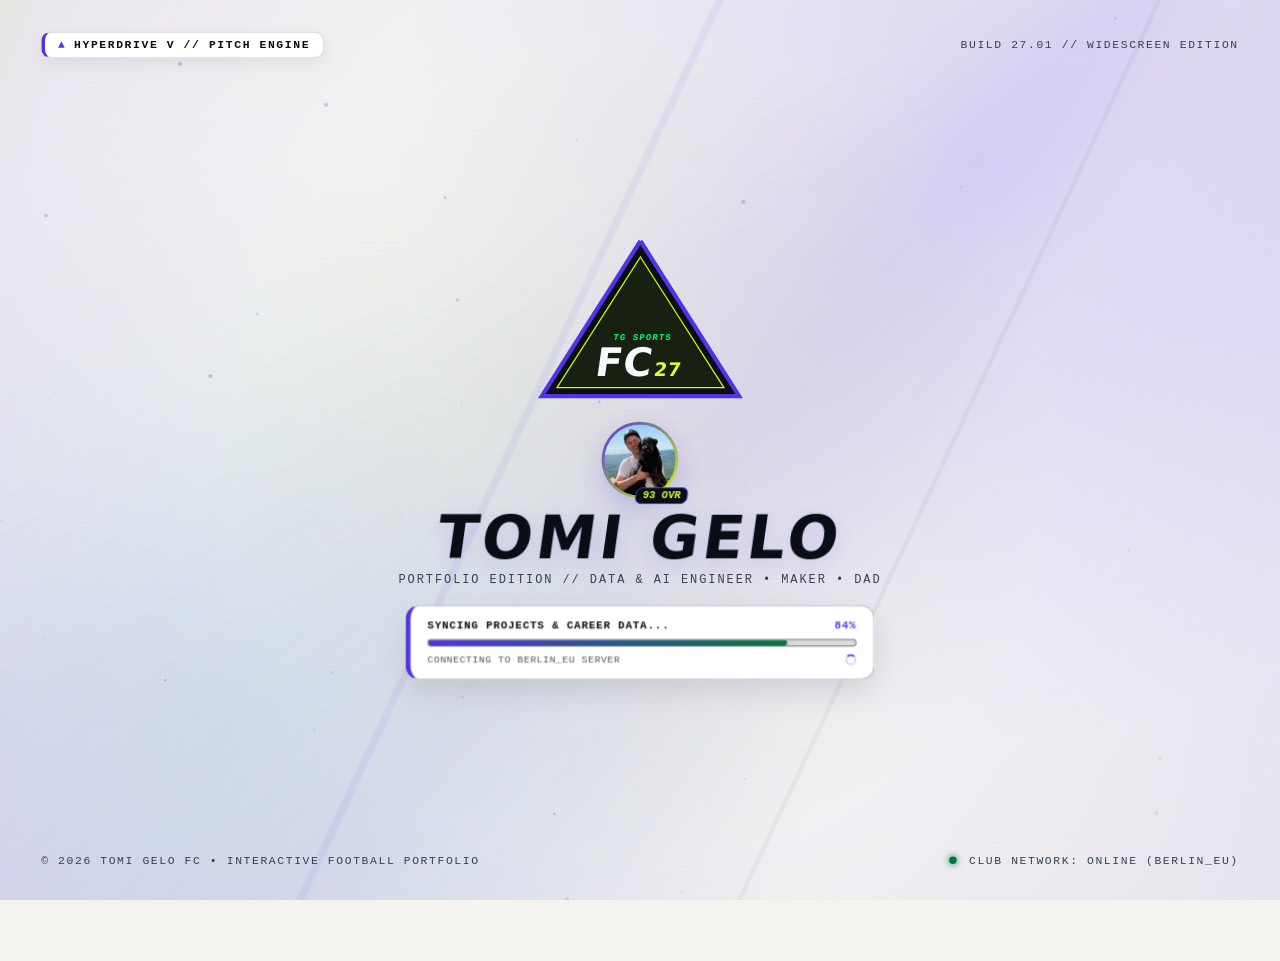
==== commit 5bb1bf93: "feat(projects): integrate Not So BigQuery, SongCards, and crssnt" ====
--- a/src/index.html
+++ b/src/index.html
@@ -33,8 +33,8 @@
     <meta name="twitter:image" content="https://tomigelo.com/og-image.webp">
     <meta name="twitter:image:alt" content="Portrait of Tomi Gelo">
 
-    <link rel="stylesheet" href="styles.css?v=tgfc26">
-    <script defer src="script.js?v=tgfc26"></script>
+    <link rel="stylesheet" href="styles.css?v=tgfc27">
+    <script defer src="script.js?v=tgfc27"></script>
     <!-- 3D pitch stage scripts disabled while Central Hub displays manager avatar view; uncomment to re-enable:
     <script defer src="three.min.js?v=tgfc21"></script>
     <script defer src="eafc-trio-3d.js?v=tgfc21"></script>
@@ -363,7 +363,7 @@
 
                         <div class="billboard-top-row">
                             <span class="billboard-mode-pill">MODE 01 // KICK OFF</span>
-                            <span class="billboard-live-tag">★ 3 PLACEHOLDER CLUBS LOADED</span>
+                            <span class="billboard-live-tag">★ 3 LIVE PROJECTS LOADED</span>
                         </div>
 
                         <div class="billboard-main-content">
@@ -376,11 +376,11 @@
                             <!-- Mini Matchup vs Card inside Billboard -->
                             <div class="billboard-matchup-card">
                                 <div class="matchup-team">
-                                    <div class="club-crest-hex crest-volt">P1</div>
+                                    <div class="club-crest-hex crest-volt">BQ</div>
                                     <div class="matchup-team-info">
-                                        <span class="team-tier">HOME CLUB (PLACEHOLDER)</span>
-                                        <strong class="team-name">PROJECT ALPHA FC</strong>
-                                        <span class="team-stars">★★★★★ 92 OVR</span>
+                                        <span class="team-tier">PROJECT 01 // GCP DATA</span>
+                                        <strong class="team-name">NOT SO BIGQUERY</strong>
+                                        <span class="team-stars">★★★★★ 91 OVR</span>
                                     </div>
                                 </div>
 
@@ -388,20 +388,20 @@
 
                                 <div class="matchup-team matchup-team-right">
                                     <div class="matchup-team-info">
-                                        <span class="team-tier">AWAY CLUB (PLACEHOLDER)</span>
-                                        <strong class="team-name">PROJECT BETA UTD</strong>
-                                        <span class="team-stars">★★★★☆ 89 OVR</span>
+                                        <span class="team-tier">PROJECT 02 // MUSIC QR</span>
+                                        <strong class="team-name">SONGCARDS</strong>
+                                        <span class="team-stars">★★★★☆ 90 OVR</span>
                                     </div>
-                                    <div class="club-crest-hex crest-cyan">P2</div>
+                                    <div class="club-crest-hex crest-cyan">SC</div>
                                 </div>
                             </div>
                         </div>
 
                         <div class="billboard-footer-bar">
                             <div class="billboard-stat-chips">
-                                <span><strong>ATT</strong> 94</span>
-                                <span><strong>MID</strong> 92</span>
-                                <span><strong>DEF</strong> 90</span>
+                                <span><strong>BQ</strong> 91 OVR</span>
+                                <span><strong>SC</strong> 90 OVR</span>
+                                <span><strong>CR</strong> 93 OVR</span>
                                 <span><strong>THEMES</strong> POP / DARK</span>
                             </div>
                             <button type="button" class="fc-btn-primary" data-enter-screen="projects">
@@ -464,14 +464,14 @@
         </main>
 
         <!-- =================================================================
-             4. MODE 01: PROJECTS — KICK OFF CLUB SELECTOR (PLACEHOLDER ITERATION 1)
+             4. MODE 01: PROJECTS — KICK OFF CLUB SELECTOR
              ================================================================= -->
         <section id="screen-projects" class="game-screen screen-submode" aria-label="Projects: Kick Off Club Selector" hidden>
             <!-- Single-View Header Bar -->
             <div class="fc-bumper-bar">
                 <div class="bumper-tabs" role="tablist" aria-label="Projects View">
                     <button type="button" role="tab" class="bumper-tab active" data-projects-tab="kickoff" aria-selected="true">
-                        01 // KICK OFF: SELECT CLUB (PLACEHOLDERS)
+                        01 // KICK OFF: SELECT CLUB
                     </button>
                 </div>
             </div>
@@ -489,39 +489,39 @@
 
                         <div class="club-selector-list" role="listbox" aria-label="Project Clubs">
                             <button type="button" class="club-select-card active" data-club-index="0" role="option" aria-selected="true">
-                                <div class="club-crest-hex crest-volt">P1</div>
+                                <div class="club-crest-hex crest-volt">BQ</div>
                                 <div class="club-select-meta">
-                                    <span class="club-league-tag">LEAGUE 01 // AI &amp; ANALYTICS (PLACEHOLDER)</span>
-                                    <strong class="club-select-name">PROJECT ALPHA FC</strong>
+                                    <span class="club-league-tag">LEAGUE 01 // GCP DATA &amp; ANALYTICS</span>
+                                    <strong class="club-select-name">NOT SO BIGQUERY</strong>
                                     <div class="club-select-bottom">
                                         <span class="club-select-stars">★★★★★</span>
-                                        <span class="club-select-ovr">92 OVR</span>
+                                        <span class="club-select-ovr">91 OVR</span>
                                     </div>
                                 </div>
                                 <span class="club-select-chevron" aria-hidden="true">▶</span>
                             </button>
 
                             <button type="button" class="club-select-card" data-club-index="1" role="option" aria-selected="false">
-                                <div class="club-crest-hex crest-cyan">P2</div>
+                                <div class="club-crest-hex crest-cyan">SC</div>
                                 <div class="club-select-meta">
-                                    <span class="club-league-tag">LEAGUE 02 // CONSUMER &amp; AUDIO (PLACEHOLDER)</span>
-                                    <strong class="club-select-name">PROJECT BETA UNITED</strong>
+                                    <span class="club-league-tag">LEAGUE 02 // MUSIC &amp; PARTY GAME</span>
+                                    <strong class="club-select-name">SONGCARDS</strong>
                                     <div class="club-select-bottom">
                                         <span class="club-select-stars">★★★★☆</span>
-                                        <span class="club-select-ovr">89 OVR</span>
+                                        <span class="club-select-ovr">90 OVR</span>
                                     </div>
                                 </div>
                                 <span class="club-select-chevron" aria-hidden="true">▶</span>
                             </button>
 
                             <button type="button" class="club-select-card" data-club-index="2" role="option" aria-selected="false">
-                                <div class="club-crest-hex crest-gold">P3</div>
+                                <div class="club-crest-hex crest-gold">CR</div>
                                 <div class="club-select-meta">
-                                    <span class="club-league-tag">LEAGUE 03 // OPEN SOURCE &amp; DATA (PLACEHOLDER)</span>
-                                    <strong class="club-select-name">PROJECT GAMMA ATHLETIC</strong>
+                                    <span class="club-league-tag">LEAGUE 03 // OPEN SOURCE &amp; FEEDS</span>
+                                    <strong class="club-select-name">CRSSNT</strong>
                                     <div class="club-select-bottom">
                                         <span class="club-select-stars">★★★★★</span>
-                                        <span class="club-select-ovr">94 OVR</span>
+                                        <span class="club-select-ovr">93 OVR</span>
                                     </div>
                                 </div>
                                 <span class="club-select-chevron" aria-hidden="true">▶</span>
@@ -540,25 +540,25 @@
                         <div class="kickoff-corner-slash" aria-hidden="true"></div>
 
                         <div class="bento-tile-head kickoff-hero-head">
-                            <span id="preview-club-league" class="bento-pill kickoff-league-pill">LEAGUE 01 // AI &amp; ANALYTICS (PLACEHOLDER)</span>
-                            <span class="bento-pill kickoff-status-pill">FIRST TEAM PLACEHOLDER</span>
+                            <span id="preview-club-league" class="bento-pill kickoff-league-pill">LEAGUE 01 // GCP DATA &amp; ANALYTICS</span>
+                            <span id="preview-club-status" class="bento-pill kickoff-status-pill">304 ISSUES // LIVE</span>
                         </div>
 
                         <div class="kickoff-hero-stage">
                             <div class="kickoff-hero-identity">
-                                <h2 id="preview-club-name" class="kickoff-hero-name" aria-label="PROJECT ALPHA FC">
-                                    <span id="preview-club-name-primary" class="kickoff-name-solid">PROJECT ALPHA</span>
-                                    <span id="preview-club-name-outline" class="kickoff-name-outline">FC</span>
+                                <h2 id="preview-club-name" class="kickoff-hero-name" aria-label="NOT SO BIGQUERY">
+                                    <span id="preview-club-name-primary" class="kickoff-name-solid">NOT SO</span>
+                                    <span id="preview-club-name-outline" class="kickoff-name-outline">BIGQUERY</span>
                                 </h2>
                             </div>
                             <div class="kickoff-hero-crest-wrap">
-                                <span id="preview-club-watermark" class="kickoff-hero-watermark" aria-hidden="true">P1</span>
-                                <div id="preview-club-crest" class="club-crest-giant crest-volt">P1</div>
+                                <span id="preview-club-watermark" class="kickoff-hero-watermark" aria-hidden="true">BQ</span>
+                                <div id="preview-club-crest" class="club-crest-giant crest-volt">BQ</div>
                             </div>
                         </div>
 
                         <p id="preview-club-desc" class="kickoff-hero-desc">
-                            Placeholder description for Project 01. In Iteration 2, this slot will connect to your real project data, live deployment URLs, and architecture telemetry.
+                            Weekly BigQuery &amp; Google Cloud data newsletter curated by Tomi Gelo — 304 issues covering GCP releases, AI functions, and community reads.
                         </p>
                     </article>
 
@@ -577,12 +577,12 @@
                         </div>
 
                         <div class="kickoff-rating-stage">
-                            <strong id="preview-club-ovr" class="kickoff-rating-ovr">92 OVR</strong>
+                            <strong id="preview-club-ovr" class="kickoff-rating-ovr">91 OVR</strong>
                             <span id="preview-club-stars" class="kickoff-rating-stars" aria-label="5 out of 5 stars">★★★★★</span>
                         </div>
 
                         <div class="kickoff-stadium-pill">
-                            <span>STADIUM // CLOUD PRODUCTION ARENA</span>
+                            <span id="preview-club-stadium">HOSTING // MAILBREW + CRSSNT</span>
                         </div>
                     </article>
 
@@ -596,10 +596,10 @@
                         <div class="kickoff-triad-columns">
                             <div class="kickoff-pill-col kickoff-pill-att">
                                 <div class="kickoff-pill-track" aria-hidden="true">
-                                    <div id="preview-bar-att" class="kickoff-pill-fill" style="height: 94%;"></div>
+                                    <div id="preview-bar-att" class="kickoff-pill-fill" style="height: 88%;"></div>
                                 </div>
                                 <div class="kickoff-pill-meta">
-                                    <strong id="preview-club-att" class="kickoff-pill-value">94</strong>
+                                    <strong id="preview-club-att" class="kickoff-pill-value">88</strong>
                                     <span class="kickoff-pill-code">ATT</span>
                                     <span class="kickoff-pill-label">FRONTEND &amp; UX</span>
                                 </div>
@@ -607,10 +607,10 @@
 
                             <div class="kickoff-pill-col kickoff-pill-mid">
                                 <div class="kickoff-pill-track" aria-hidden="true">
-                                    <div id="preview-bar-mid" class="kickoff-pill-fill" style="height: 92%;"></div>
+                                    <div id="preview-bar-mid" class="kickoff-pill-fill" style="height: 93%;"></div>
                                 </div>
                                 <div class="kickoff-pill-meta">
-                                    <strong id="preview-club-mid" class="kickoff-pill-value">92</strong>
+                                    <strong id="preview-club-mid" class="kickoff-pill-value">93</strong>
                                     <span class="kickoff-pill-code">MID</span>
                                     <span class="kickoff-pill-label">ENGINE &amp; API</span>
                                 </div>
@@ -618,10 +618,10 @@
 
                             <div class="kickoff-pill-col kickoff-pill-def">
                                 <div class="kickoff-pill-track" aria-hidden="true">
-                                    <div id="preview-bar-def" class="kickoff-pill-fill" style="height: 90%;"></div>
+                                    <div id="preview-bar-def" class="kickoff-pill-fill" style="height: 92%;"></div>
                                 </div>
                                 <div class="kickoff-pill-meta">
-                                    <strong id="preview-club-def" class="kickoff-pill-value">90</strong>
+                                    <strong id="preview-club-def" class="kickoff-pill-value">92</strong>
                                     <span class="kickoff-pill-code">DEF</span>
                                     <span class="kickoff-pill-label">INFRA &amp; SCALE</span>
                                 </div>
@@ -635,18 +635,18 @@
 
                         <div class="bento-tile-head">
                             <span class="bento-eyebrow">TACTICAL FORMATION</span>
-                            <span id="preview-club-season" class="bento-pill kickoff-season-pill" title="Release Season">2026 SEASON</span>
+                            <span id="preview-club-season" class="bento-pill kickoff-season-pill" title="Release Season">SINCE 2020 &bull; 304#</span>
                         </div>
 
                         <div class="kickoff-formation-row">
-                            <strong id="preview-club-formation" class="kickoff-formation-value">4-3-3 ATTACKING</strong>
+                            <strong id="preview-club-formation" class="kickoff-formation-value">4-2-3-1 WEEKLY</strong>
                         </div>
 
                         <div class="kickoff-specs-divider" aria-hidden="true"></div>
 
                         <div class="kickoff-stack-split">
                             <span class="kickoff-stack-key">KEY TECH PLAYSTYLE</span>
-                            <strong id="preview-club-stack" class="kickoff-stack-val">AUTONOMOUS AGENTS // PLACEHOLDER</strong>
+                            <strong id="preview-club-stack" class="kickoff-stack-val">MAILBREW // CRSSNT // SHEETS</strong>
                         </div>
                     </article>
 
@@ -658,9 +658,9 @@
                         </div>
 
                         <div class="kickoff-actions-stack">
-                            <a id="preview-club-link" href="#projects" class="fc-btn-primary kickoff-btn-launch">
+                            <a id="preview-club-link" href="https://app.mailbrew.com/tgel0/not-so-bigquery-9HLtpmj0Pl8B" target="_blank" rel="noopener noreferrer" class="fc-btn-primary kickoff-btn-launch">
                                 <span class="controller-key-badge key-a">A</span>
-                                <span>KICK OFF // LAUNCH PROJECT (PLACEHOLDER)</span>
+                                <span id="preview-club-cta">OPEN NOT SO BIGQUERY ↗</span>
                             </a>
                             <button type="button" class="fc-btn-secondary kickoff-btn-back" data-back-to-hub>
                                 <span class="controller-key-badge key-b">B</span>
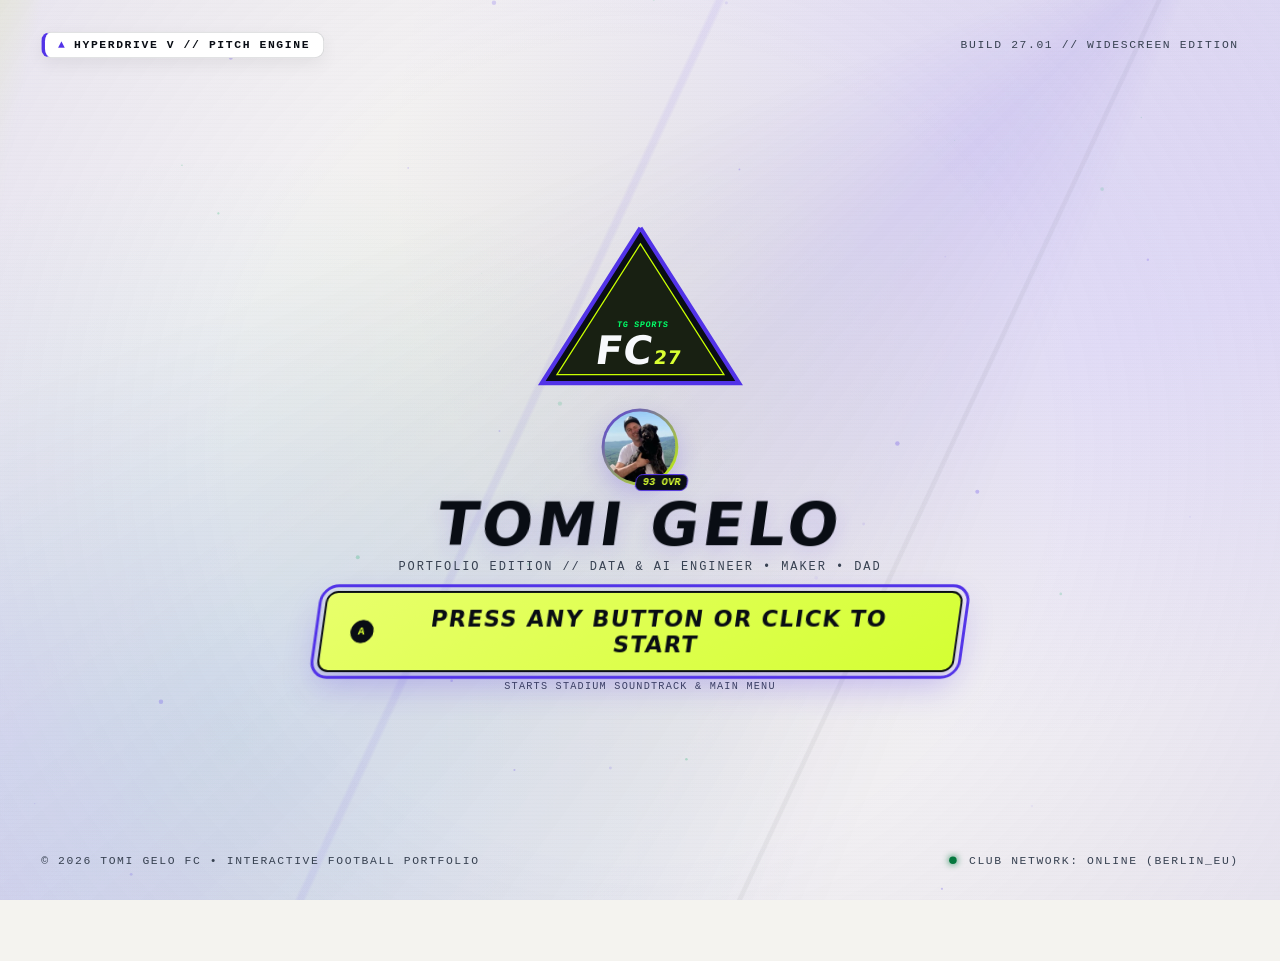
==== commit 2927066d: "feat(craft-perf): add self-hosted fonts, motion choreography, and perf optimizations" ====
--- a/src/index.html
+++ b/src/index.html
@@ -33,12 +33,10 @@
     <meta name="twitter:image" content="https://tomigelo.com/og-image.webp">
     <meta name="twitter:image:alt" content="Portrait of Tomi Gelo">
 
-    <link rel="stylesheet" href="styles.css?v=tgfc27">
-    <script defer src="script.js?v=tgfc27"></script>
-    <!-- 3D pitch stage scripts disabled while Central Hub displays manager avatar view; uncomment to re-enable:
-    <script defer src="three.min.js?v=tgfc21"></script>
-    <script defer src="eafc-trio-3d.js?v=tgfc21"></script>
-    -->
+    <link rel="preload" href="/fonts/barlow-condensed-800.woff2" as="font" type="font/woff2" crossorigin>
+    <link rel="preload" href="/fonts/space-grotesk-500.woff2" as="font" type="font/woff2" crossorigin>
+    <link rel="stylesheet" href="styles.css?v=tgfc29">
+    <script defer src="script.js?v=tgfc29"></script>
 
     <script type="application/ld+json">
     {
@@ -211,7 +209,7 @@
             <div class="hud-right">
                 <!-- TGFC TRAX SOUNDTRACK MINI CONTROLLER -->
                 <div class="hud-widget hud-trax-pill" id="hud-trax-widget">
-                    <div class="eq-bars" id="hud-eq-bars" aria-hidden="true">
+                    <div class="eq-bars paused" id="hud-eq-bars" aria-hidden="true">
                         <span></span><span></span><span></span><span></span>
                     </div>
                     <div class="trax-meta">
@@ -477,7 +475,7 @@
             </div>
 
             <!-- SUB-VIEW 1: KICK OFF / CLUB & MATCH SELECTOR (ASYMMETRIC BENTO MOSAIC) -->
-            <div id="projects-view-kickoff" class="submode-view active" data-bento-theme="pop">
+            <div id="projects-view-kickoff" class="submode-view active">
                 <div class="kickoff-bento-grid">
 
                     <!-- TILE A (LEFT COLUMN): PROJECT ROSTER SELECTOR -->
@@ -568,7 +566,10 @@
                             <circle cx="160" cy="148" r="122" fill="none" stroke="currentColor" stroke-width="1.5" stroke-dasharray="2 7" opacity="0.36"/>
                             <circle cx="160" cy="148" r="94" fill="none" stroke="currentColor" stroke-width="1" stroke-dasharray="1 6" opacity="0.26"/>
                             <path d="M 34 148 A 126 126 0 0 1 286 148" fill="none" stroke="currentColor" stroke-width="2.2" opacity="0.24"/>
-                            <polygon points="160,34 154,50 166,50" fill="currentColor" opacity="0.88"/>
+                            <path id="preview-dial-arc" d="M 34 148 A 126 126 0 0 1 286 148" fill="none" stroke="currentColor" stroke-width="4" stroke-linecap="round" pathLength="100" stroke-dasharray="100" stroke-dashoffset="22.1" opacity="0.92" />
+                            <g id="preview-dial-needle" style="transform: rotate(32.3deg);">
+                                <polygon points="160,34 154,50 166,50" fill="currentColor" opacity="0.88"/>
+                            </g>
                         </svg>
 
                         <div class="bento-tile-head">
@@ -691,7 +692,7 @@
             </div>
 
             <!-- SUB-VIEW 1: CAREER CENTRAL BENTO DASHBOARD -->
-            <div id="work-view-central" class="submode-view active" data-bento-theme="pop">
+            <div id="work-view-central" class="submode-view active">
                 <div class="central-bento-grid">
 
                     <!-- TILE A: MANAGER HERO CARD (LEFT-TOP) -->
@@ -869,7 +870,7 @@
                                         <h3 class="bento-spotlight-headline">Not So BigQuery hits landmark Issue #300</h3>
                                     </div>
                                     <div class="bento-spotlight-media">
-                                        <img src="press-nsbq-300.jpg?v=tgfc23" alt="Not So BigQuery Newsletter Issue #300 Milestone Announcement" class="bento-press-img" width="1376" height="768" loading="lazy">
+                                        <img src="press-nsbq-300.webp?v=tgfc29" alt="Not So BigQuery Newsletter Issue #300 Milestone Announcement" class="bento-press-img" width="800" height="450" decoding="async" loading="lazy">
                                     </div>
                                 </div>
 
@@ -887,7 +888,7 @@
                                 <a href="https://careers.mediamarktsaturn.com/" target="_blank" rel="noopener noreferrer" class="bento-rank-row">
                                     <span class="bento-rank-num">02</span>
                                     <div class="bento-rank-thumb">
-                                        <img src="press-mms-transfer.jpg?v=tgfc23" alt="MediaMarktSaturn confirms Data &amp; AI Engineer contract signing" class="bento-press-img" width="1376" height="768" loading="lazy">
+                                        <img src="press-mms-transfer.webp?v=tgfc29" alt="MediaMarktSaturn confirms Data &amp; AI Engineer contract signing" class="bento-press-img" width="800" height="450" decoding="async" loading="lazy">
                                     </div>
                                     <div class="bento-rank-body">
                                         <div class="bento-rank-meta">
@@ -904,7 +905,7 @@
                                 <a href="https://cloud.google.com/blog/products/data-analytics/google-cloud-data-hero-series-meet-tomi" target="_blank" rel="noopener noreferrer" class="bento-rank-row">
                                     <span class="bento-rank-num">03</span>
                                     <div class="bento-rank-thumb">
-                                        <img src="press-google-cloud.jpg?v=tgfc23" alt="Google Cloud Blog Feature: Data Heroes Series interview with Tomi Gelo" class="bento-press-img" width="1376" height="768" loading="lazy">
+                                        <img src="press-google-cloud.webp?v=tgfc29" alt="Google Cloud Blog Feature: Data Heroes Series interview with Tomi Gelo" class="bento-press-img" width="800" height="450" decoding="async" loading="lazy">
                                     </div>
                                     <div class="bento-rank-body">
                                         <div class="bento-rank-meta">
--- a/src/styles.css
+++ b/src/styles.css
@@ -1,6 +1,54 @@
 /* ==========================================================================
    TGFC 27 — PORTFOLIO EDITION (UNIFIED POP CONTRAST & DARK NATIVE SHELL)
    ========================================================================== */
+
+@font-face {
+    font-family: "Barlow Condensed";
+    src: url("/fonts/barlow-condensed-700.woff2") format("woff2");
+    font-weight: 700;
+    font-style: normal;
+    font-display: swap;
+}
+
+@font-face {
+    font-family: "Barlow Condensed";
+    src: url("/fonts/barlow-condensed-800.woff2") format("woff2");
+    font-weight: 800;
+    font-style: normal;
+    font-display: swap;
+}
+
+@font-face {
+    font-family: "Space Grotesk";
+    src: url("/fonts/space-grotesk-500.woff2") format("woff2");
+    font-weight: 500;
+    font-style: normal;
+    font-display: swap;
+}
+
+@font-face {
+    font-family: "Space Grotesk";
+    src: url("/fonts/space-grotesk-700.woff2") format("woff2");
+    font-weight: 700;
+    font-style: normal;
+    font-display: swap;
+}
+
+@font-face {
+    font-family: "JetBrains Mono";
+    src: url("/fonts/jetbrains-mono-700.woff2") format("woff2");
+    font-weight: 700;
+    font-style: normal;
+    font-display: swap;
+}
+
+@font-face {
+    font-family: "JetBrains Mono";
+    src: url("/fonts/jetbrains-mono-800.woff2") format("woff2");
+    font-weight: 800;
+    font-style: normal;
+    font-display: swap;
+}
 
 :root {
     /* Fixed Invariant Inks (for badges/crests with explicit contrast fills) */
@@ -18,6 +66,9 @@
 
     /* Geometry & Depth Bridge (Shared EAFC + Bento Language) */
     --bento-radius: 16px;
+    --bento-shadow: 0 14px 32px rgba(9, 13, 20, 0.10);
+    --bento-focus-ring: #5233e8;
+    --tile-glint: rgba(82, 51, 232, 0.08);
     --shell-radius-md: 14px;
     --shell-radius-sm: 10px;
     --skew-angle: -8deg;
@@ -25,9 +76,9 @@
     --ease-out-expo: cubic-bezier(0.16, 1, 0.3, 1);
 
     /* Font Stacks (Condensed Sports Display + Clean UI + Tabular Mono) */
-    --font-display: "Impact", "Arial Narrow", "Franklin Gothic Medium", "Haettenschweiler", system-ui, sans-serif;
-    --font-ui: system-ui, -apple-system, "Segoe UI", Roboto, Helvetica, Arial, sans-serif;
-    --font-mono: ui-monospace, "SFMono-Regular", Menlo, Monaco, Consolas, monospace;
+    --font-display: "Barlow Condensed", "Arial Narrow", system-ui, sans-serif;
+    --font-ui: "Space Grotesk", system-ui, -apple-system, "Segoe UI", sans-serif;
+    --font-mono: "JetBrains Mono", ui-monospace, "SFMono-Regular", Menlo, monospace;
 
     /* POP CONTRAST SITE THEME (DEFAULT) */
     --site-bg: #f4f3ef;
@@ -71,8 +122,8 @@
         radial-gradient(circle at 50% 48%, rgba(200, 255, 0, 0.08) 0%, transparent 56%),
         linear-gradient(160deg, #f6f5f0 0%, #edeaf7 55%, #f4f3ef 100%);
     --backdrop-floodlights:
-        conic-gradient(from 205deg at 82% 8%, transparent 0deg, rgba(82, 51, 232, 0.07) 18deg, transparent 40deg),
-        conic-gradient(from 195deg at 18% 5%, transparent 0deg, rgba(200, 255, 0, 0.11) 15deg, transparent 35deg);
+        conic-gradient(from 201deg at 82% 8%, transparent 0deg, rgba(82, 51, 232, 0.038) 12deg, rgba(82, 51, 232, 0.068) 26deg, transparent 48deg),
+        conic-gradient(from 191deg at 18% 5%, transparent 0deg, rgba(200, 255, 0, 0.055) 11deg, rgba(200, 255, 0, 0.095) 23deg, transparent 44deg);
     --backdrop-pitch-lines:
         linear-gradient(115deg, transparent 42%, rgba(82, 51, 232, 0.065) 42.2%, rgba(82, 51, 232, 0.065) 42.5%, transparent 42.7%),
         linear-gradient(115deg, transparent 68%, rgba(9, 13, 20, 0.045) 68.1%, rgba(9, 13, 20, 0.045) 68.3%, transparent 68.4%);
@@ -286,6 +337,10 @@
     --site-amber-ink: #ff9f43;
     --site-coral-ink: #ff5c6a;
 
+    --bento-shadow: 0 16px 36px rgba(0, 0, 0, 0.56);
+    --bento-focus-ring: #c8ff00;
+    --tile-glint: rgba(0, 255, 104, 0.09);
+
     --site-shadow: 0 18px 44px rgba(0, 0, 0, 0.65);
     --site-shadow-sm: 0 10px 24px rgba(0, 0, 0, 0.45);
     --site-shadow-popover: 0 22px 54px rgba(0, 0, 0, 0.85), 0 0 0 1px rgba(200, 255, 0, 0.12);
@@ -296,8 +351,8 @@
         radial-gradient(circle at 20% 80%, rgba(0, 229, 255, 0.09) 0%, transparent 50%),
         linear-gradient(160deg, #05070b 0%, #0b111c 55%, #06090f 100%);
     --backdrop-floodlights:
-        conic-gradient(from 205deg at 82% 8%, transparent 0deg, rgba(0, 255, 104, 0.08) 18deg, transparent 40deg),
-        conic-gradient(from 195deg at 18% 5%, transparent 0deg, rgba(200, 255, 0, 0.06) 15deg, transparent 35deg);
+        conic-gradient(from 201deg at 82% 8%, transparent 0deg, rgba(0, 255, 104, 0.042) 12deg, rgba(0, 255, 104, 0.075) 26deg, transparent 48deg),
+        conic-gradient(from 191deg at 18% 5%, transparent 0deg, rgba(200, 255, 0, 0.032) 11deg, rgba(200, 255, 0, 0.055) 23deg, transparent 44deg);
     --backdrop-pitch-lines:
         linear-gradient(115deg, transparent 42%, rgba(0, 255, 104, 0.05) 42.2%, rgba(0, 255, 104, 0.05) 42.5%, transparent 42.7%),
         linear-gradient(115deg, transparent 68%, rgba(255, 255, 255, 0.03) 68.1%, rgba(255, 255, 255, 0.03) 68.3%, transparent 68.4%);
@@ -527,7 +582,7 @@
     position: absolute;
     inset: -20%;
     background: var(--backdrop-floodlights);
-    filter: blur(28px);
+    will-change: transform;
     animation: floodlightSweep 12s ease-in-out infinite alternate;
 }
 
@@ -605,6 +660,26 @@
     }
 }
 
+/* View Transitions Theme Ripple */
+::view-transition-old(root),
+::view-transition-new(root) {
+    animation: none;
+    mix-blend-mode: normal;
+}
+
+html.theme-transitioning::view-transition-new(root) {
+    animation: themeRippleIn 0.52s var(--ease-out-expo) both;
+}
+
+@keyframes themeRippleIn {
+    from {
+        clip-path: circle(0px at var(--ripple-x, 90%) var(--ripple-y, 40px));
+    }
+    to {
+        clip-path: circle(var(--ripple-r, 150vmax) at var(--ripple-x, 90%) var(--ripple-y, 40px));
+    }
+}
+
 /* ==========================================================================
    1. BOOT & LOADING SCREEN (#screen-boot)
    ========================================================================== */
@@ -716,10 +791,10 @@
 
 .ea-eyebrow {
     font-family: var(--font-mono);
-    font-size: 9.5px;
+    font-size: 9px;
     font-weight: 800;
     line-height: 1.1;
-    letter-spacing: 0.13em;
+    letter-spacing: 0.08em;
     white-space: nowrap;
     color: var(--fc-hyper-green);
 }
@@ -850,12 +925,14 @@
 }
 
 .boot-progress-fill {
-    width: 0%;
+    width: 100%;
     height: 100%;
     border-radius: 999px;
     background: var(--boot-fill-grad);
     box-shadow: var(--boot-fill-shadow);
-    transition: width 0.12s linear;
+    transform-origin: left center;
+    transform: scaleX(0);
+    will-change: transform;
 }
 
 .boot-telemetry-sub {
@@ -2521,9 +2598,6 @@
    ========================================================================== */
 #projects-view-kickoff {
     /* POP CONTRAST THEME (DEFAULT) */
-    --bento-radius: 16px;
-    --bento-shadow: 0 14px 32px rgba(9, 13, 20, 0.10);
-
     /* Tile A: Roster Selector */
     --koff-roster-bg: linear-gradient(165deg, #ffffff 0%, #f4f2ec 100%);
     --koff-roster-border: rgba(9, 13, 20, 0.24);
@@ -2553,7 +2627,6 @@
     --koff-card-active-chevron: #d9ff32;
     --koff-kbd-bg: #090d14;
     --koff-kbd-ink: #d9ff32;
-    --koff-focus-ring: #5233e8;
 
     /* Tile B: Hero Club Spotlight */
     --koff-hero-bg: linear-gradient(155deg, #ffffff 0%, #f3f1eb 100%);
@@ -2625,9 +2698,7 @@
     --koff-back-key-ink: #ffffff;
 }
 
-#projects-view-kickoff[data-bento-theme="dark"] {
-    --bento-shadow: 0 16px 36px rgba(0, 0, 0, 0.56);
-
+:root[data-theme="dark"] #projects-view-kickoff {
     /* Tile A: Roster Selector (Dark) */
     --koff-roster-bg: linear-gradient(165deg, #151f33 0%, #0f1624 100%);
     --koff-roster-border: rgba(255, 255, 255, 0.16);
@@ -2657,7 +2728,6 @@
     --koff-card-active-chevron: #00ff68;
     --koff-kbd-bg: #1c2840;
     --koff-kbd-ink: #c8ff00;
-    --koff-focus-ring: #c8ff00;
 
     /* Tile B: Hero Club Spotlight (Dark) */
     --koff-hero-bg: linear-gradient(155deg, #131c2e 0%, #0f1624 100%);
@@ -2802,6 +2872,8 @@
 }
 
 #projects-view-kickoff .club-selector-list {
+    position: relative;
+    z-index: 2;
     display: flex;
     flex-direction: column;
     justify-content: center;
@@ -2835,7 +2907,7 @@
 }
 
 #projects-view-kickoff .club-select-card:focus-visible {
-    outline: 2px solid var(--koff-focus-ring);
+    outline: 2px solid var(--bento-focus-ring);
     outline-offset: 2px;
 }
 
@@ -2936,6 +3008,8 @@
 }
 
 #projects-view-kickoff .kickoff-roster-foot {
+    position: relative;
+    z-index: 2;
     display: flex;
     align-items: center;
     justify-content: center;
@@ -3040,8 +3114,10 @@
 }
 
 #projects-view-kickoff .kickoff-name-outline {
+    font-weight: 800;
+    paint-order: stroke fill;
     color: var(--koff-hero-outline-fill);
-    -webkit-text-stroke: 2px var(--koff-hero-stroke);
+    -webkit-text-stroke: 1.75px var(--koff-hero-stroke);
 }
 
 @supports not (-webkit-text-stroke: 1px #000) {
@@ -3091,6 +3167,36 @@
     box-shadow: 0 10px 24px rgba(0, 0, 0, 0.24);
 }
 
+#projects-view-kickoff .club-crest-giant.crest-swap-pop {
+    animation: crestSwapPop 0.36s var(--ease-out-expo) both;
+}
+
+#projects-view-kickoff .kickoff-hero-watermark.crest-swap-pop {
+    animation: watermarkSwapPop 0.36s var(--ease-out-expo) both;
+}
+
+@keyframes crestSwapPop {
+    0% {
+        opacity: 0.72;
+        transform: scale(0.86) rotate(-4deg);
+    }
+    100% {
+        opacity: 1;
+        transform: scale(1) rotate(0deg);
+    }
+}
+
+@keyframes watermarkSwapPop {
+    0% {
+        opacity: 0;
+        transform: translateY(-54%) scale(0.88) rotate(-3deg);
+    }
+    100% {
+        opacity: 1;
+        transform: translateY(-54%) scale(1) rotate(0deg);
+    }
+}
+
 #projects-view-kickoff .kickoff-hero-desc {
     position: relative;
     z-index: 2;
@@ -3130,6 +3236,16 @@
     z-index: 1;
 }
 
+#projects-view-kickoff #preview-dial-arc {
+    transition: stroke-dashoffset 0.45s var(--ease-out-expo);
+}
+
+#projects-view-kickoff #preview-dial-needle {
+    transform-box: view-box;
+    transform-origin: 160px 148px;
+    transition: transform 0.45s var(--ease-out-expo);
+}
+
 #projects-view-kickoff .kickoff-rating-stage {
     position: relative;
     z-index: 2;
@@ -3198,6 +3314,8 @@
 }
 
 #projects-view-kickoff .kickoff-triad-columns {
+    position: relative;
+    z-index: 2;
     display: grid;
     grid-template-columns: repeat(3, minmax(0, 1fr));
     grid-template-rows: minmax(0, 1fr);
@@ -3231,7 +3349,7 @@
 #projects-view-kickoff .kickoff-pill-fill {
     width: 100%;
     border-radius: 10px;
-    transition: height 0.34s var(--ease-out-expo);
+    transition: height 0.42s var(--ease-out-expo);
     box-shadow: inset 0 1px 0 rgba(255, 255, 255, 0.35);
 }
 
@@ -3390,6 +3508,8 @@
 }
 
 #projects-view-kickoff .kickoff-actions-stack {
+    position: relative;
+    z-index: 2;
     display: flex;
     flex-direction: column;
     gap: 8px;
@@ -3420,7 +3540,7 @@
     background: var(--koff-launch-hover-bg);
     transform: translateY(-2px);
     box-shadow: 0 8px 18px rgba(0, 0, 0, 0.24);
-    outline: 2px solid var(--koff-focus-ring);
+    outline: 2px solid var(--bento-focus-ring);
     outline-offset: 2px;
 }
 
@@ -3443,7 +3563,7 @@
     background: var(--koff-back-hover-bg);
     border-color: var(--koff-back-border);
     transform: translateY(-2px);
-    outline: 2px solid var(--koff-focus-ring);
+    outline: 2px solid var(--bento-focus-ring);
     outline-offset: 2px;
 }
 
@@ -3457,9 +3577,6 @@
    ========================================================================== */
 #work-view-central {
     /* POP CONTRAST THEME (DEFAULT) */
-    --bento-radius: 16px;
-    --bento-shadow: 0 14px 32px rgba(9, 13, 20, 0.10);
-
     --bento-hero-bg: linear-gradient(155deg, #ffffff 0%, #f3f1eb 100%);
     --bento-hero-border: rgba(9, 13, 20, 0.14);
     --bento-hero-ink: #090d14;
@@ -3531,9 +3648,7 @@
     --bento-tag-press-ink: #ffffff;
 }
 
-#work-view-central[data-bento-theme="dark"] {
-    --bento-shadow: 0 16px 36px rgba(0, 0, 0, 0.56);
-
+:root[data-theme="dark"] #work-view-central {
     --bento-hero-bg: linear-gradient(155deg, #131c2e 0%, #0f1624 100%);
     --bento-hero-border: rgba(200, 255, 0, 0.34);
     --bento-hero-ink: #f7f9fc;
@@ -3614,6 +3729,36 @@
     min-height: 0;
 }
 
+/* Staggered Bento Tile Entrance */
+.kickoff-bento-grid > .bento-tile:nth-child(1),
+.central-bento-grid > .bento-tile:nth-child(1) { --tile-idx: 0; }
+.kickoff-bento-grid > .bento-tile:nth-child(2),
+.central-bento-grid > .bento-tile:nth-child(2) { --tile-idx: 1; }
+.kickoff-bento-grid > .bento-tile:nth-child(3),
+.central-bento-grid > .bento-tile:nth-child(3) { --tile-idx: 2; }
+.kickoff-bento-grid > .bento-tile:nth-child(4),
+.central-bento-grid > .bento-tile:nth-child(4) { --tile-idx: 3; }
+.kickoff-bento-grid > .bento-tile:nth-child(5),
+.central-bento-grid > .bento-tile:nth-child(5) { --tile-idx: 4; }
+.kickoff-bento-grid > .bento-tile:nth-child(6) { --tile-idx: 5; }
+
+.kickoff-bento-grid.bento-enter > .bento-tile,
+.central-bento-grid.bento-enter > .bento-tile {
+    animation: bentoTileIn 0.36s var(--ease-out-expo) both;
+    animation-delay: calc(var(--tile-idx, 0) * 45ms);
+}
+
+@keyframes bentoTileIn {
+    from {
+        opacity: 0;
+        transform: translateY(16px) scale(0.985);
+    }
+    to {
+        opacity: 1;
+        transform: none;
+    }
+}
+
 #work-view-central .bento-tile {
     position: relative;
     border-radius: var(--bento-radius);
@@ -3684,6 +3829,7 @@
 
 #work-view-central .bento-hero-stage {
     position: relative;
+    z-index: 2;
     display: flex;
     align-items: center;
     justify-content: space-between;
@@ -3714,8 +3860,10 @@
 }
 
 #work-view-central .bento-name-outline {
+    font-weight: 800;
+    paint-order: stroke fill;
     color: var(--bento-hero-outline-fill);
-    -webkit-text-stroke: 2px var(--bento-hero-stroke);
+    -webkit-text-stroke: 1.75px var(--bento-hero-stroke);
 }
 
 @supports not (-webkit-text-stroke: 1px #000) {
@@ -3896,6 +4044,8 @@
 }
 
 #work-view-central .bento-club-top {
+    position: relative;
+    z-index: 2;
     display: flex;
     flex-direction: column;
     gap: 8px;
@@ -3961,6 +4111,8 @@
 }
 
 #work-view-central .bento-club-divider {
+    position: relative;
+    z-index: 2;
     height: 3px;
     width: 100%;
     background: var(--bento-club-divider);
@@ -3968,6 +4120,8 @@
 }
 
 #work-view-central .bento-vision-split {
+    position: relative;
+    z-index: 2;
     display: flex;
     align-items: stretch;
     border-radius: 10px;
@@ -4009,6 +4163,8 @@
 }
 
 #work-view-central .bento-channels-title-row {
+    position: relative;
+    z-index: 2;
     display: flex;
     flex-direction: column;
     gap: 2px;
@@ -4030,8 +4186,10 @@
 }
 
 #work-view-central .bento-channels-kicker .bento-kicker-outline {
+    font-weight: 800;
+    paint-order: stroke fill;
     color: transparent;
-    -webkit-text-stroke: 1.6px var(--bento-channels-stroke);
+    -webkit-text-stroke: 1.75px var(--bento-channels-stroke);
 }
 
 #work-view-central .bento-channels-sub {
@@ -4043,6 +4201,8 @@
 }
 
 #work-view-central .bento-medallion-grid {
+    position: relative;
+    z-index: 2;
     display: grid;
     grid-template-columns: repeat(6, minmax(0, 1fr));
     gap: 10px 12px;
@@ -4123,6 +4283,8 @@
 }
 
 #work-view-central .bento-press-layout {
+    position: relative;
+    z-index: 2;
     display: grid;
     grid-template-columns: 1.05fr 1fr;
     gap: 14px;
@@ -4436,47 +4598,6 @@
     50% { opacity: 0.35; transform: scale(0.8); }
 }
 
-/* Objectives List (Legacy fallback) */
-.career-objectives-list {
-    list-style: none;
-    margin: 0;
-    padding: 20px;
-    display: flex;
-    flex-direction: column;
-    gap: 12px;
-    flex: 1;
-}
-
-.objective-item {
-    background: var(--site-surface);
-    border: 1px solid var(--site-border);
-    border-left: 3px solid var(--site-gold-ink);
-    border-radius: var(--shell-radius-sm);
-    padding: 12px 16px;
-}
-
-.obj-top {
-    display: flex;
-    justify-content: space-between;
-    font-family: var(--font-mono);
-    font-size: 0.64rem;
-    color: var(--site-ink-muted);
-    margin-bottom: 4px;
-}
-
-.objective-item strong {
-    display: block;
-    font-size: 0.92rem;
-    color: var(--site-ink);
-    margin-bottom: 4px;
-}
-
-.objective-item p {
-    margin: 0;
-    font-size: 0.8rem;
-    color: var(--site-ink-secondary);
-}
-
 /* Career Transfers Table & Freelance Entity */
 .transfer-table-wrap {
     padding: 12px 18px;
@@ -4600,12 +4721,6 @@
     vertical-align: middle;
 }
 
-.freelance-tree-indicator {
-    color: var(--deal-cyan-ink);
-    background: var(--deal-cyan-bg);
-    border-color: var(--deal-cyan-border);
-}
-
 /* Identical font size for both FROM and TO club cells */
 .club-name-cell {
     font-family: var(--font-display);
@@ -4667,20 +4782,6 @@
 .club-name-cell.club-link:hover .club-link-arrow {
     opacity: 1;
     transform: translate(1px, -1px);
-}
-
-.club-cell-tag {
-    font-family: var(--font-display);
-    font-size: 1.05rem;
-    letter-spacing: 0.03em;
-    color: var(--site-ink);
-}
-
-.club-to-strong {
-    font-family: var(--font-display);
-    font-size: 1.05rem;
-    letter-spacing: 0.03em;
-    color: var(--site-ink);
 }
 
 .club-highlight {
@@ -4758,77 +4859,6 @@
     border: 1px solid var(--status-volt-border);
 }
 
-.status-pill-muted {
-    display: inline-block;
-    border-radius: 999px;
-    font-family: var(--font-mono);
-    font-size: 0.62rem;
-    padding: 2px 8px;
-    background: var(--deal-default-bg);
-    color: var(--deal-default-ink);
-}
-
-.status-pill-loan {
-    display: inline-block;
-    border-radius: 999px;
-    font-family: var(--font-mono);
-    font-size: 0.62rem;
-    font-weight: 800;
-    padding: 2px 8px;
-    background: var(--deal-loan-bg);
-    color: var(--deal-loan-ink);
-    border: 1px solid var(--deal-loan-border);
-    letter-spacing: 0.04em;
-}
-
-.status-pill-gold {
-    display: inline-block;
-    border-radius: 999px;
-    font-family: var(--font-mono);
-    font-size: 0.62rem;
-    font-weight: 800;
-    padding: 2px 8px;
-    background: var(--deal-gold-bg);
-    color: var(--deal-gold-ink);
-    border: 1px solid var(--deal-gold-border);
-    letter-spacing: 0.04em;
-}
-
-/* Objectives Featured & Press Links */
-.objective-featured {
-    border-left-color: var(--site-gold-ink);
-    background: var(--deal-gold-bg);
-}
-
-.obj-press-link {
-    display: inline-flex;
-    align-items: center;
-    gap: 6px;
-    border-radius: 8px;
-    font-family: var(--font-mono);
-    font-size: 0.72rem;
-    font-weight: 700;
-    color: var(--deal-gold-ink);
-    text-decoration: none;
-    margin-top: 6px;
-    padding: 4px 10px;
-    background: var(--deal-gold-bg);
-    border: 1px solid var(--deal-gold-border);
-    transition: all 0.15s ease;
-}
-
-.obj-press-link:hover,
-.obj-press-link:focus-visible {
-    background: var(--site-accent);
-    color: var(--btn-primary-hover-ink);
-    border-color: var(--site-accent);
-}
-
-.obj-press-link:focus-visible {
-    outline: 2.5px solid var(--site-accent);
-    outline-offset: 2px;
-}
-
 /* ==========================================================================
    PERSISTENT BOTTOM CONTROLLER LEGEND BAR (#console-bottom-bar)
    ========================================================================== */
@@ -5059,8 +5089,8 @@
     }
 
     .ea-eyebrow {
-        font-size: 8.5px;
-        letter-spacing: 0.12em;
+        font-size: 8px;
+        letter-spacing: 0.08em;
     }
 
     .fc-giant-letters {
@@ -5230,8 +5260,8 @@
     }
 
     .ea-eyebrow {
-        font-size: 8px;
-        letter-spacing: 0.11em;
+        font-size: 7.5px;
+        letter-spacing: 0.07em;
     }
 
     .fc-giant-letters {
@@ -5287,12 +5317,6 @@
         text-align: center;
     }
 
-    .fc-monitor-graphic {
-        width: 84px;
-        height: 52px;
-        font-size: 1.2rem;
-    }
-
     .fc-dialog-title {
         font-size: 1.5rem;
     }
@@ -5423,6 +5447,33 @@
     #projects-view-kickoff .kickoff-btn-launch,
     #projects-view-kickoff .kickoff-btn-back {
         padding: 10px 14px;
+    }
+}
+
+/* Pointer-Reactive Specular Glint (Fine Pointer Desktop) */
+@media (pointer: fine) {
+    #projects-view-kickoff .bento-tile::after,
+    #work-view-central .bento-tile::after,
+    .showcase-billboard::after {
+        content: "";
+        position: absolute;
+        inset: 0;
+        border-radius: inherit;
+        pointer-events: none;
+        opacity: 0;
+        transition: opacity 0.25s ease;
+        background: radial-gradient(
+            320px circle at var(--mx, 50%) var(--my, 50%),
+            var(--tile-glint),
+            transparent 70%
+        );
+        z-index: 1;
+    }
+
+    #projects-view-kickoff .bento-tile:hover::after,
+    #work-view-central .bento-tile:hover::after,
+    .showcase-billboard:hover::after {
+        opacity: 1;
     }
 }
 
@@ -5434,4 +5485,23 @@
         animation-iteration-count: 1 !important;
         transition-duration: 0.01ms !important;
     }
-}
+
+    ::view-transition-old(root),
+    ::view-transition-new(root),
+    html.theme-transitioning::view-transition-new(root) {
+        animation: none !important;
+    }
+
+    .kickoff-bento-grid.bento-enter > .bento-tile,
+    .central-bento-grid.bento-enter > .bento-tile,
+    #projects-view-kickoff .club-crest-giant.crest-swap-pop,
+    #projects-view-kickoff .kickoff-hero-watermark.crest-swap-pop {
+        animation: none !important;
+    }
+
+    #projects-view-kickoff .bento-tile::after,
+    #work-view-central .bento-tile::after,
+    .showcase-billboard::after {
+        display: none !important;
+    }
+}
